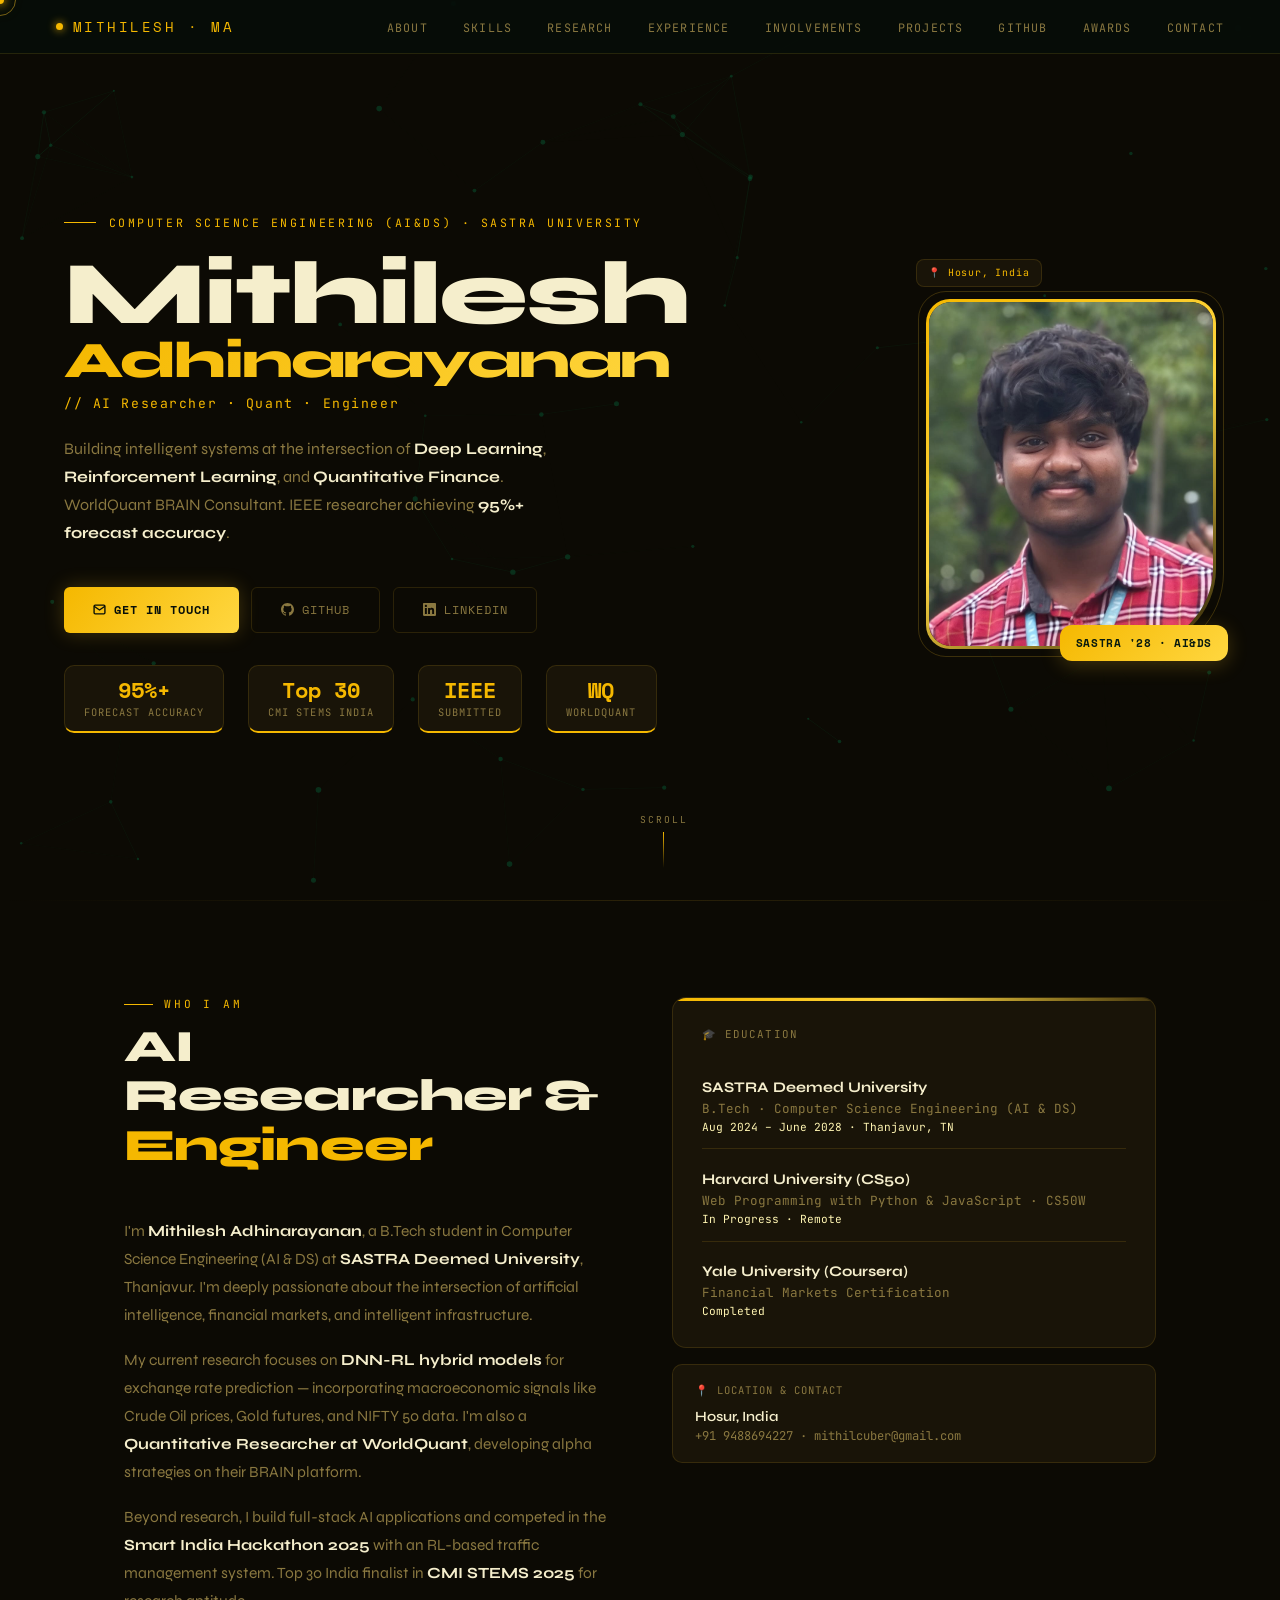
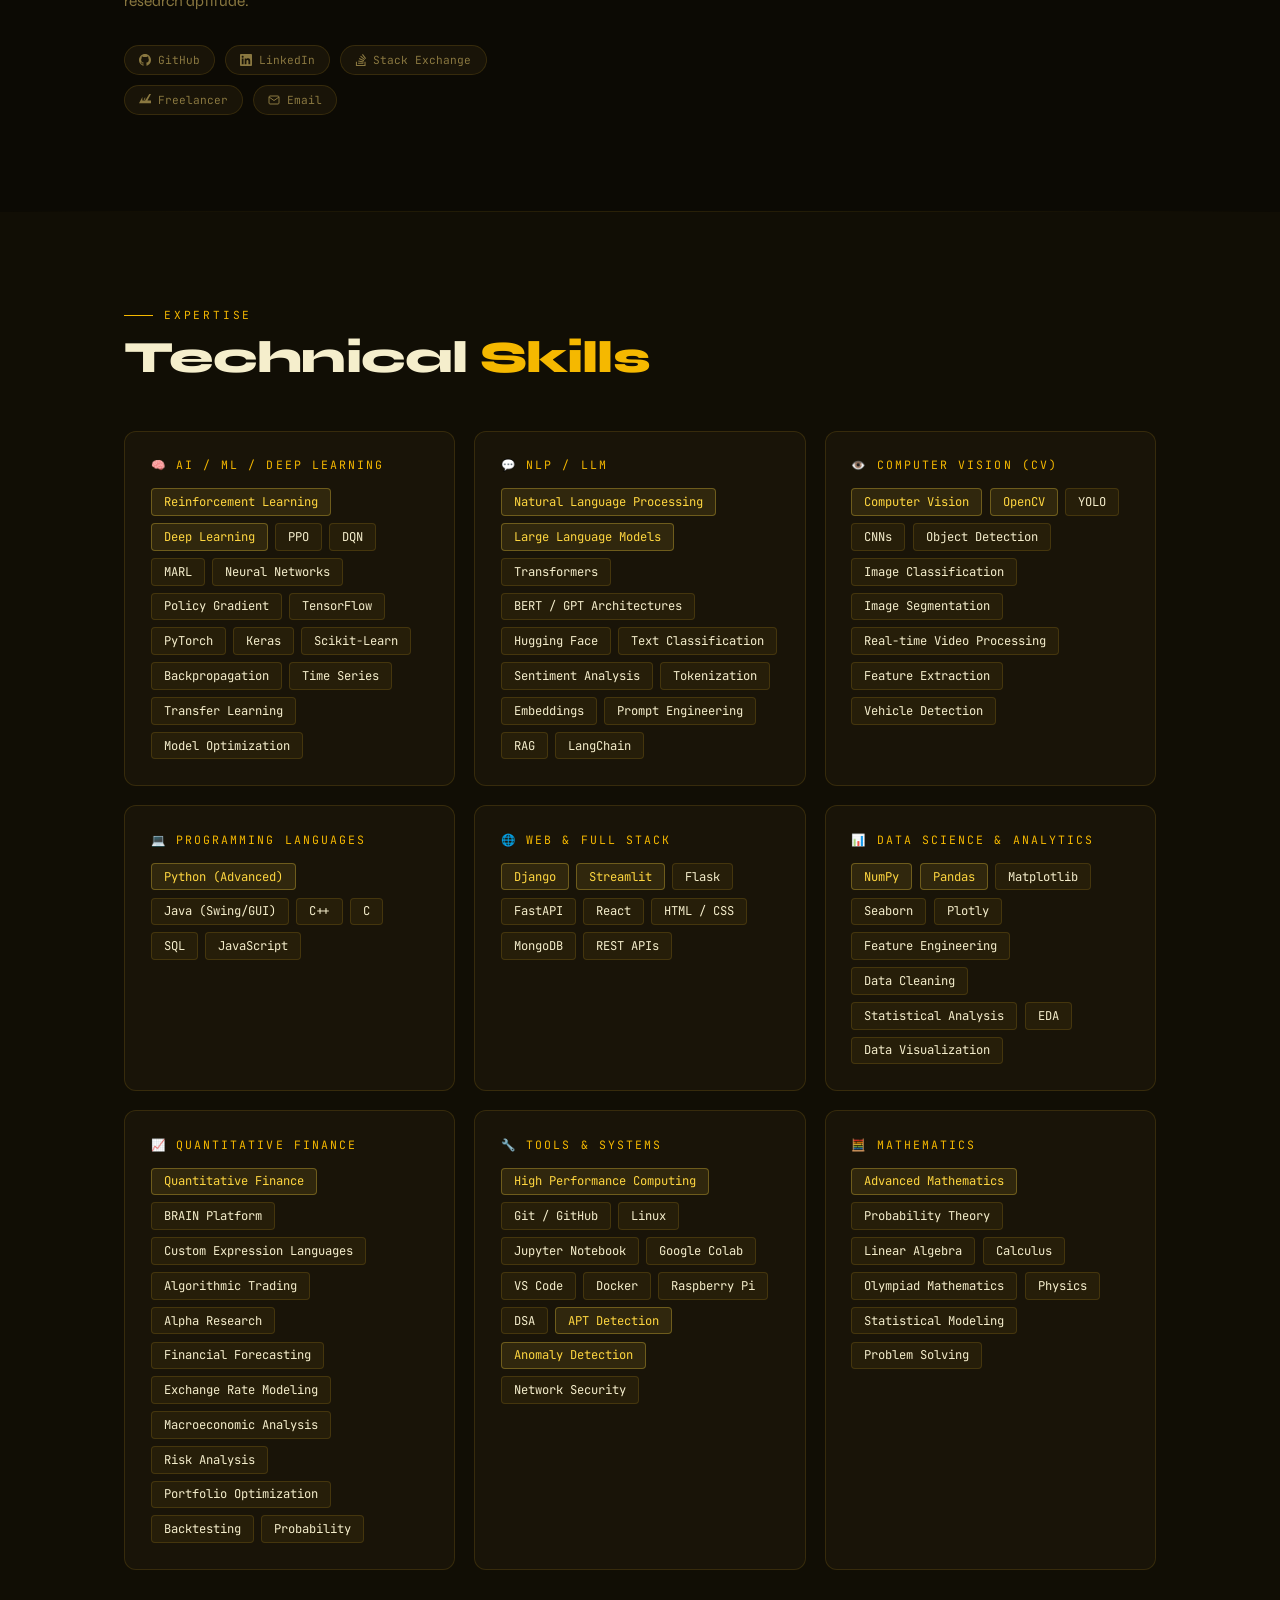
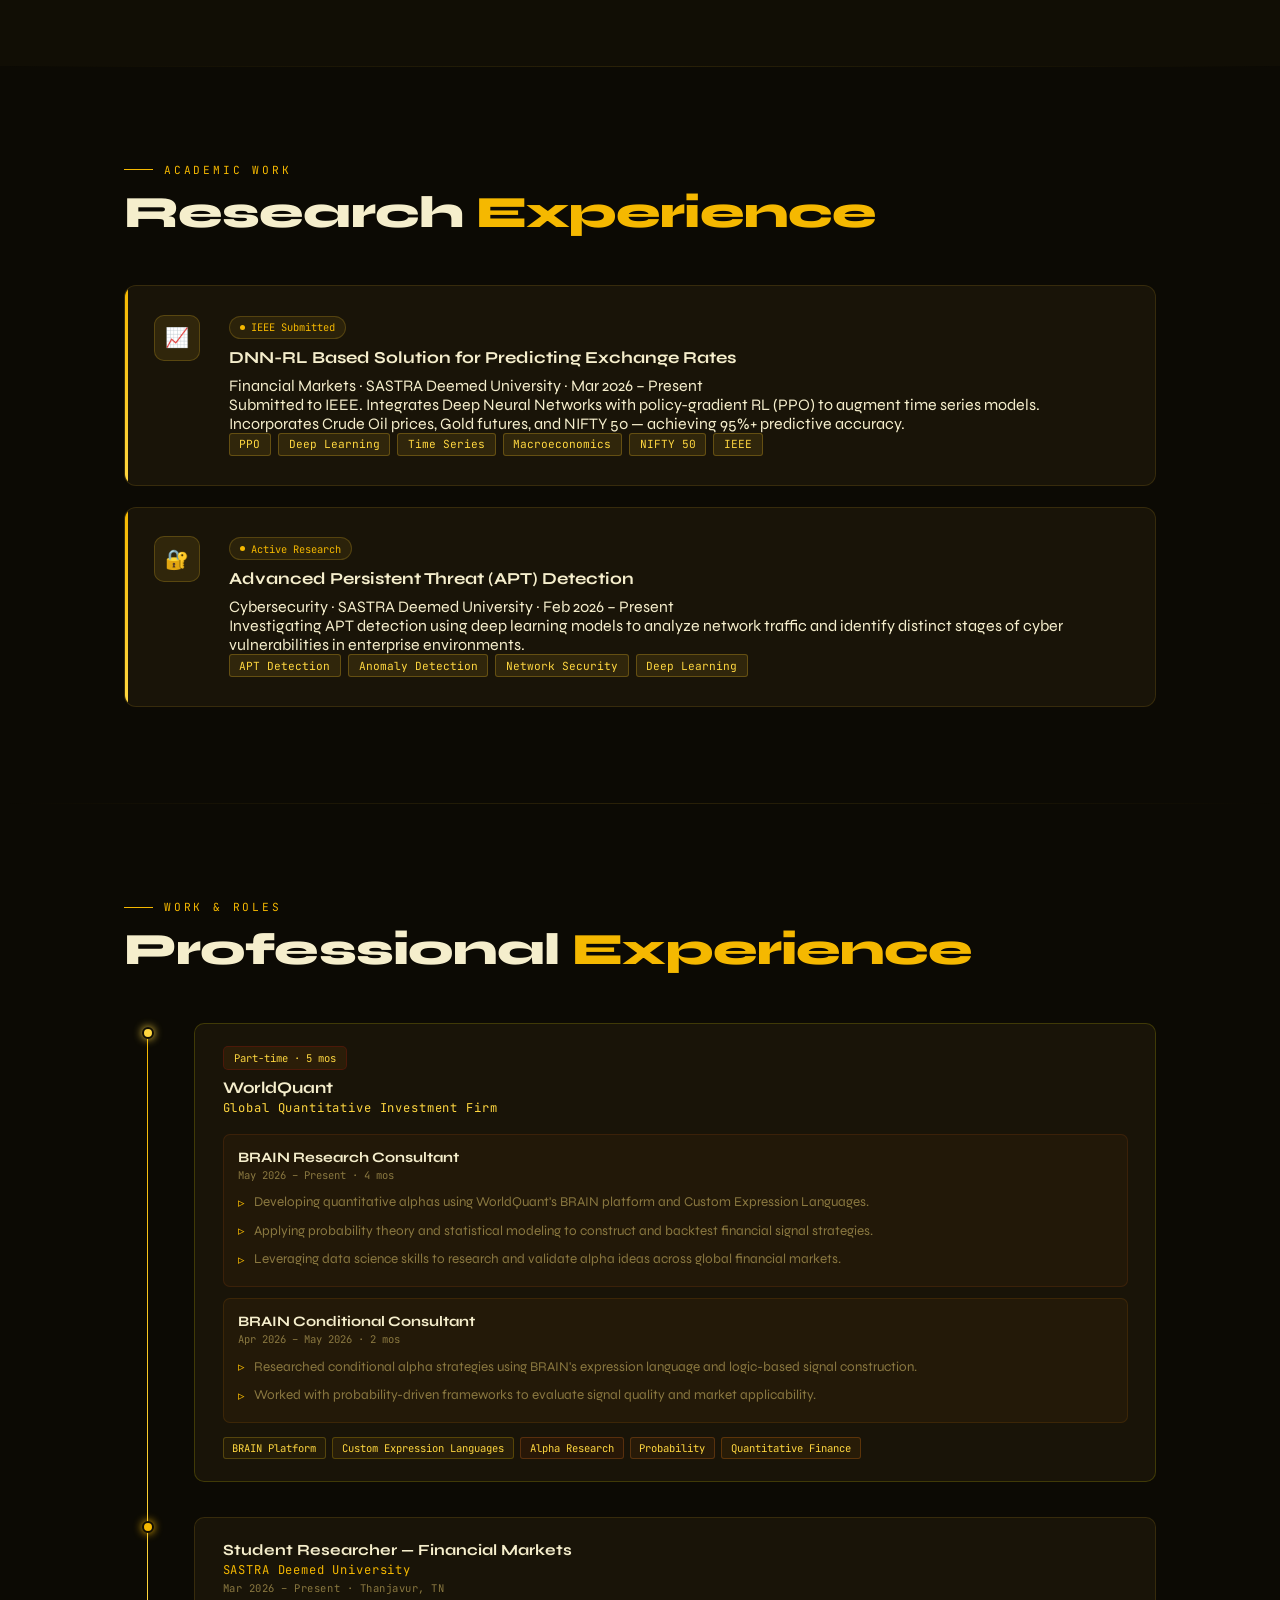
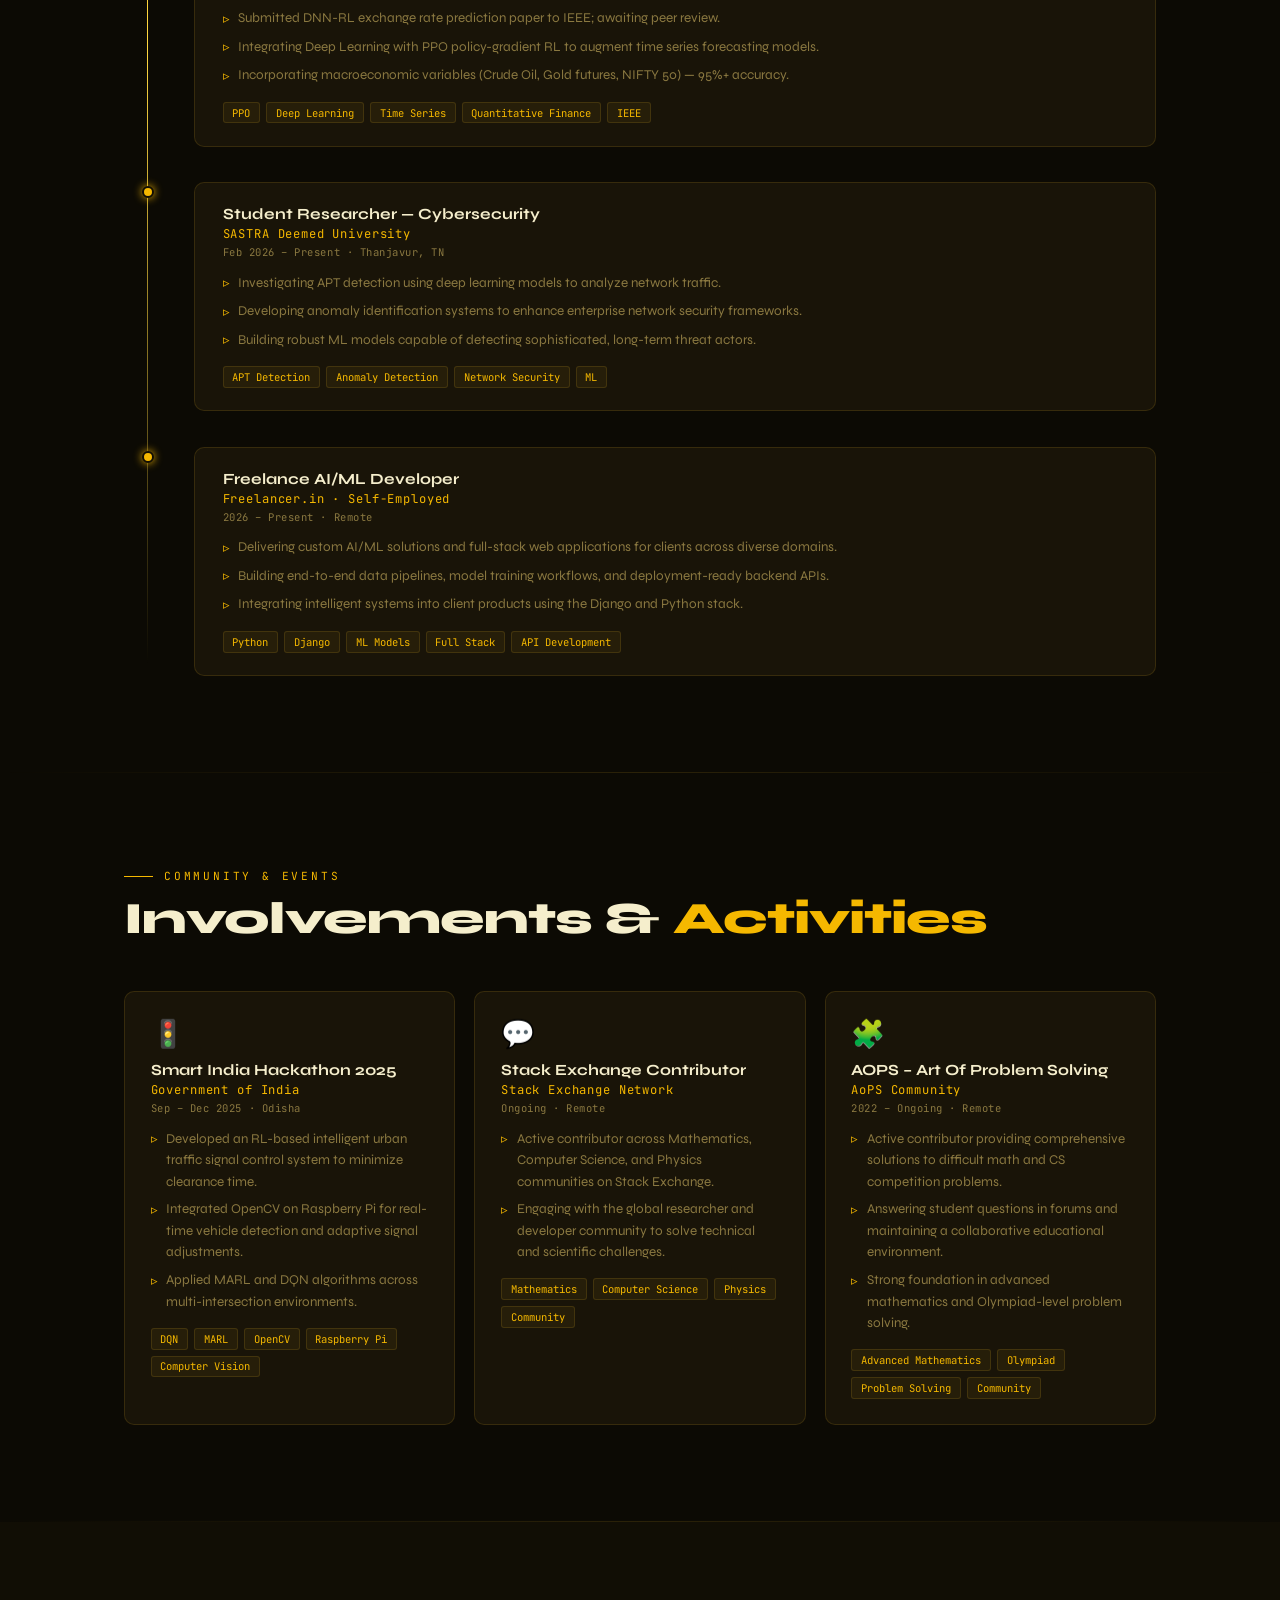
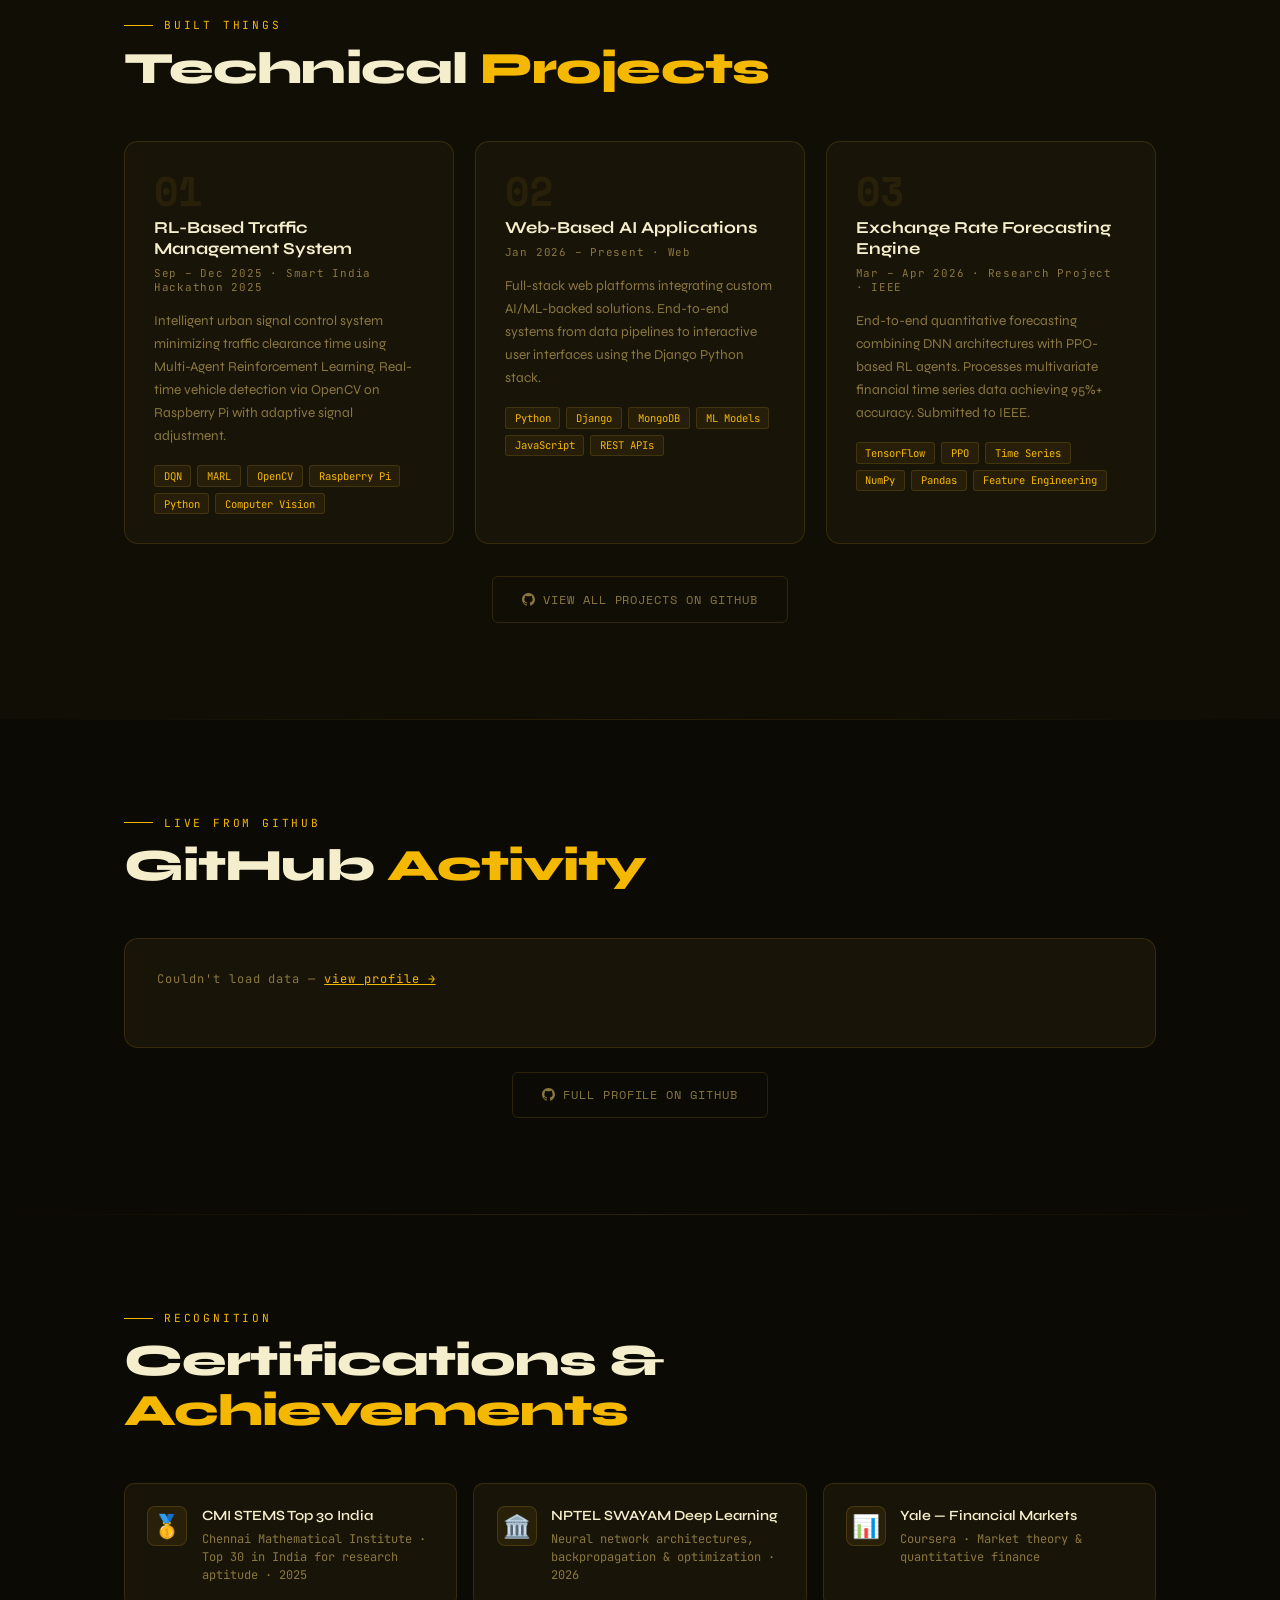
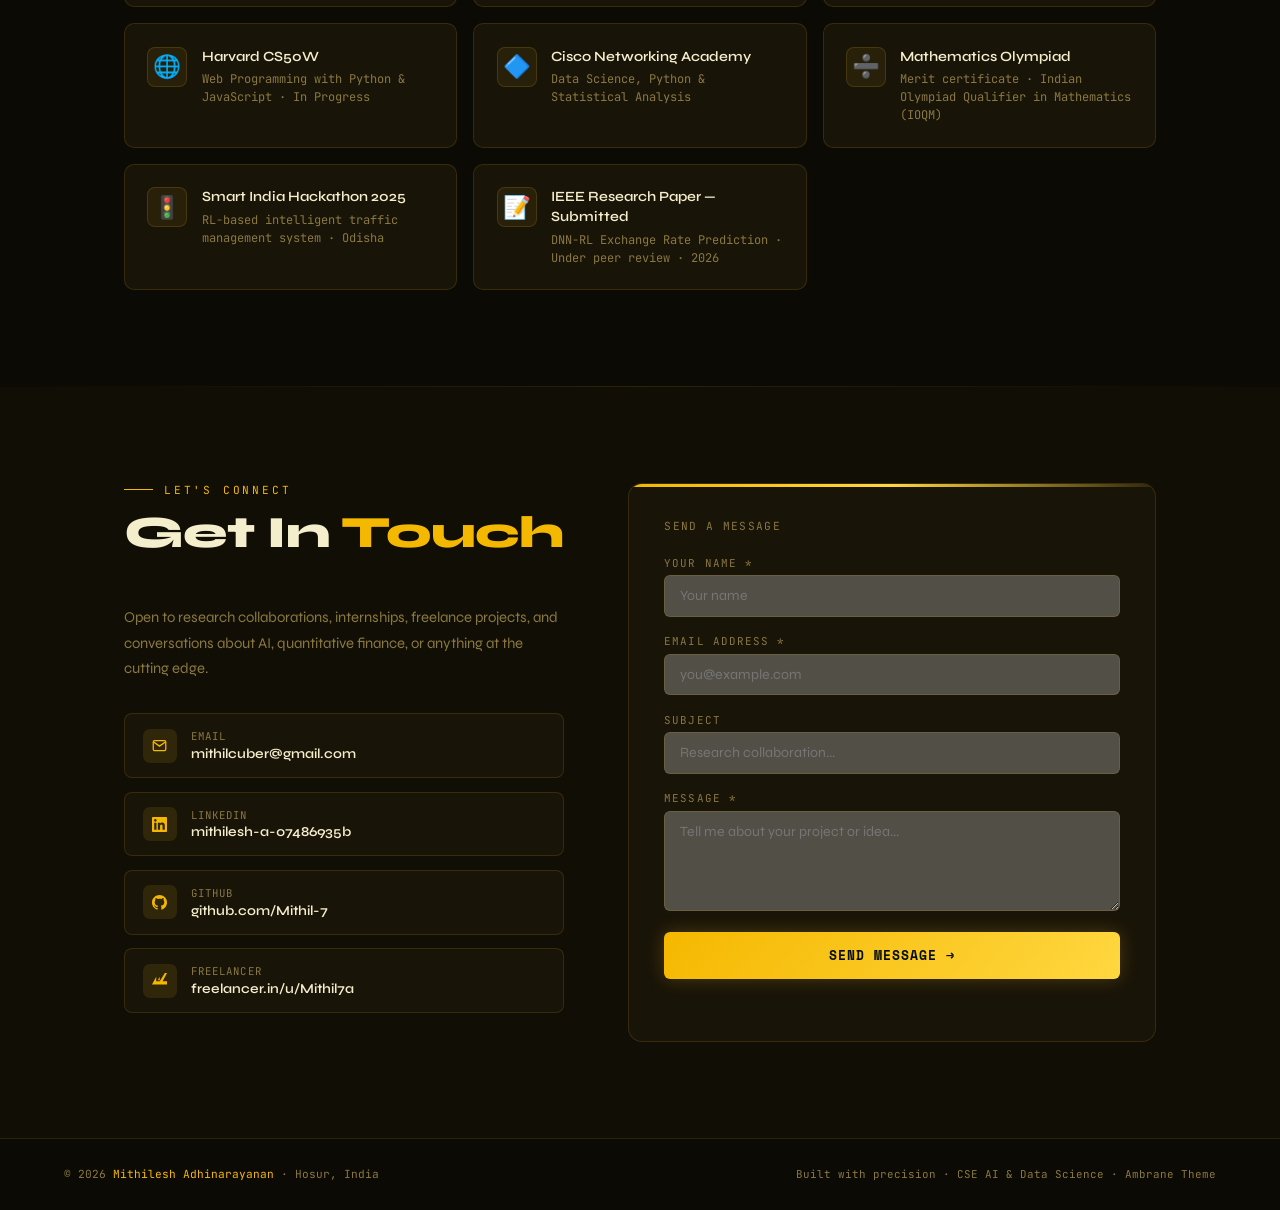
==== index.html @ b7b609c3 "Replace favicon with a new design" ====
<!DOCTYPE html>
<html lang="en">
<head>
<meta charset="UTF-8">
<meta name="viewport" content="width=device-width, initial-scale=1.0">
<link rel="icon" href="data:image/svg+xml,<svg xmlns='http://www.w3.org/2000/svg' viewBox='0 0 32 32'><rect width='32' height='32' rx='8' fill='%23FF5A00'/><text x='50%25' y='54%25' font-size='18' text-anchor='middle' dominant-baseline='middle' font-family='monospace' fill='%23081a0f'>M</text></svg>">
<title>Mithilesh Adhinarayanan</title>
<link rel="preconnect" href="https://fonts.googleapis.com">
<link rel="preconnect" href="https://fonts.gstatic.com" crossorigin>
<link href="https://fonts.googleapis.com/css2?family=Space+Mono:ital,wght@0,400;0,700;1,400&family=Syne:wght@400;500;600;700;800&family=JetBrains+Mono:wght@300;400;500&display=swap" rel="stylesheet">
<style>

:root {
  --bg:     #0c0a04;
  --bg2:    #110e05;
  --panel:  #191408;
  --border: rgba(255,200,40,0.13);
  --accent: #f5b800;
  --accent2:#ffd740;
  --accent3:#fff5b2;
  --warm:   #fff5b2;
  --text:   #f5eecc;
  --muted:  #8a7840;
  --glow:   rgba(255,200,40,0.22);
  --glow2:  rgba(255,215,64,0.18);
}
*{margin:0;padding:0;box-sizing:border-box;}
html{scroll-behavior:smooth;}
body{background:var(--bg);color:var(--text);font-family:'Syne',sans-serif;overflow-x:hidden;cursor:none;}

.cursor-dot{position:fixed;top:0;left:0;z-index:9999;width:8px;height:8px;border-radius:50%;background:var(--accent);pointer-events:none;transform:translate(-50%,-50%);box-shadow:0 0 10px var(--accent),0 0 20px rgba(255,200,40,0.4);}
.cursor-ring{position:fixed;top:0;left:0;z-index:9998;width:32px;height:32px;border-radius:50%;border:1.5px solid rgba(255,200,40,0.45);pointer-events:none;transform:translate(-50%,-50%);transition:width 0.18s,height 0.18s,border-color 0.18s;}
body:has(a:hover) .cursor-ring,body:has(button:hover) .cursor-ring{width:46px;height:46px;border-color:var(--accent2);}

#neural-canvas{position:fixed;top:0;left:0;width:100%;height:100%;z-index:0;opacity:0.35;}

/* NAV */
nav{position:fixed;top:0;left:0;right:0;z-index:100;display:flex;align-items:center;justify-content:space-between;padding:1rem 3.5rem;background:rgba(6,14,9,0.82);backdrop-filter:blur(18px);border-bottom:1px solid var(--border);}
.nav-logo{font-family:'Space Mono',monospace;font-size:0.88rem;color:var(--accent);letter-spacing:0.18em;text-decoration:none;display:flex;align-items:center;gap:0.6rem;}
.nav-logo-dot{width:7px;height:7px;border-radius:50%;background:var(--accent);box-shadow:0 0 8px var(--accent);animation:logoPulse 2.5s ease-in-out infinite;}
@keyframes logoPulse{0%,100%{opacity:1;transform:scale(1);}50%{opacity:0.5;transform:scale(0.7);}}
.nav-links{display:flex;gap:2.2rem;list-style:none;}
.nav-links a{font-size:0.73rem;letter-spacing:0.1em;text-transform:uppercase;color:var(--muted);text-decoration:none;transition:color 0.2s;font-family:'JetBrains Mono',monospace;}
.nav-links a:hover{color:var(--accent);}

section{position:relative;z-index:1;}

/* HERO */
#hero{min-height:100vh;display:grid;grid-template-columns:1fr auto;align-items:center;padding:7rem 4rem 4rem;gap:4rem;position:relative;}
.hero-left{max-width:640px;}
.hero-tag{font-family:'JetBrains Mono',monospace;font-size:0.72rem;letter-spacing:0.22em;color:var(--accent);text-transform:uppercase;margin-bottom:1.4rem;display:flex;align-items:center;gap:0.8rem;opacity:0;animation:fadeUp 0.8s 0.2s forwards;}
.hero-tag::before{content:'';width:2rem;height:1px;background:var(--accent);display:block;}
.hero-name{font-size:clamp(3rem,7vw,6.2rem);font-weight:800;line-height:0.95;letter-spacing:-0.02em;margin-bottom:0.6rem;opacity:0;animation:fadeUp 0.8s 0.4s forwards;}
.hero-name .line1{display:block;color:var(--text);}
.hero-name .line2{display:block;background:linear-gradient(130deg,var(--accent),var(--accent2));-webkit-background-clip:text;-webkit-text-fill-color:transparent;background-clip:text;font-size:clamp(2rem,4vw,4rem);}
.hero-role{font-family:'JetBrains Mono',monospace;font-size:0.82rem;color:var(--accent);letter-spacing:0.12em;margin-bottom:1.4rem;opacity:0;animation:fadeUp 0.8s 0.55s forwards;}
.hero-subtitle{font-size:1rem;color:var(--muted);line-height:1.75;max-width:500px;margin-bottom:2.5rem;opacity:0;animation:fadeUp 0.8s 0.65s forwards;}
.hero-subtitle strong{color:var(--text);}
.hero-btns{display:flex;gap:0.8rem;flex-wrap:wrap;opacity:0;animation:fadeUp 0.8s 0.8s forwards;}

/* PHOTO FRAME */
.hero-photo-wrap{opacity:0;animation:fadeLeft 0.9s 0.9s forwards;position:relative;flex-shrink:0;}
.hero-photo-ring{width:290px;height:350px;border-radius:24px 24px 80px 24px;background:linear-gradient(145deg,var(--accent),var(--accent2),rgba(255,200,40,0.1));padding:3px;position:relative;}
.hero-photo-ring::before{content:'';position:absolute;inset:-8px;border-radius:28px 28px 84px 28px;border:1px solid rgba(255,200,40,0.2);animation:ringRotate 8s linear infinite;}
@keyframes ringRotate{0%{transform:rotate(0deg);}100%{transform:rotate(360deg);}}
.hero-photo-inner{width:100%;height:100%;border-radius:22px 22px 78px 22px;background:var(--panel);overflow:hidden;display:flex;align-items:center;justify-content:center;position:relative;}
.hero-photo-inner img{width:100%;height:100%;object-fit:cover;object-position:top center;filter:contrast(1.05) saturate(0.9);}
.hero-photo-placeholder{display:flex;flex-direction:column;align-items:center;justify-content:center;gap:0.8rem;color:var(--muted);}
.hero-photo-placeholder svg{width:64px;height:64px;opacity:0.4;}
.hero-photo-placeholder span{font-family:'JetBrains Mono',monospace;font-size:0.65rem;letter-spacing:0.1em;color:var(--muted);text-align:center;line-height:1.5;}
.hero-photo-badge{position:absolute;bottom:-12px;right:-12px;background:linear-gradient(135deg,var(--accent),var(--accent2));border-radius:12px;padding:0.6rem 1rem;font-family:'Space Mono',monospace;font-size:0.7rem;font-weight:700;color:#081a0f;letter-spacing:0.05em;box-shadow:0 4px 20px var(--glow);}
.hero-corner-tag{position:absolute;top:-40px;left:-10px;background:var(--panel);border:1px solid var(--border);border-radius:8px;padding:0.4rem 0.7rem;font-family:'JetBrains Mono',monospace;font-size:0.62rem;color:var(--accent);letter-spacing:0.08em;}

.hero-stats-row{display:flex;gap:1.5rem;margin-top:2rem;opacity:0;animation:fadeUp 0.8s 1.1s forwards;}
.mini-stat{text-align:center;padding:0.8rem 1.2rem;background:var(--panel);border:1px solid var(--border);border-radius:10px;border-bottom:2px solid var(--accent);}
.mini-stat-num{font-family:'Space Mono',monospace;font-size:1.4rem;font-weight:700;color:var(--accent);line-height:1;}
.mini-stat-lbl{font-size:0.65rem;color:var(--muted);text-transform:uppercase;letter-spacing:0.1em;margin-top:0.2rem;font-family:'JetBrains Mono',monospace;}

.scroll-indicator{position:absolute;bottom:2rem;left:50%;transform:translateX(-50%);display:flex;flex-direction:column;align-items:center;gap:0.4rem;opacity:0;animation:fadeUp 1s 1.5s forwards;}
.scroll-indicator span{font-family:'JetBrains Mono',monospace;font-size:0.6rem;letter-spacing:0.2em;color:var(--muted);text-transform:uppercase;}
.scroll-line{width:1px;height:36px;background:linear-gradient(to bottom,var(--accent),transparent);animation:sp 2s infinite;}

/* BUTTONS */
.btn-primary{display:inline-flex;align-items:center;gap:0.5rem;padding:0.8rem 1.8rem;background:linear-gradient(130deg,var(--accent),var(--accent2));color:#060e09;font-family:'Space Mono',monospace;font-size:0.78rem;font-weight:700;letter-spacing:0.08em;text-transform:uppercase;text-decoration:none;border-radius:6px;transition:transform 0.2s,box-shadow 0.2s;box-shadow:0 0 20px var(--glow);}
.btn-primary:hover{transform:translateY(-2px);box-shadow:0 0 36px var(--glow);}
.btn-ghost{display:inline-flex;align-items:center;gap:0.5rem;padding:0.8rem 1.8rem;border:1px solid var(--border);color:var(--muted);font-family:'Space Mono',monospace;font-size:0.78rem;letter-spacing:0.08em;text-transform:uppercase;text-decoration:none;border-radius:6px;transition:border-color 0.2s,color 0.2s,background 0.2s;background:transparent;cursor:pointer;}
.btn-ghost:hover{border-color:var(--accent);color:var(--accent);background:rgba(0,200,120,0.05);}

/* SECTIONS */
.section-wrap{padding:6rem 4rem;max-width:1160px;margin:0 auto;}
.section-tag{font-family:'JetBrains Mono',monospace;font-size:0.7rem;letter-spacing:0.25em;color:var(--accent);text-transform:uppercase;margin-bottom:0.7rem;display:flex;align-items:center;gap:0.7rem;}
.section-tag::before{content:'';width:1.8rem;height:1px;background:var(--accent);}
.section-title{font-size:clamp(1.8rem,3.5vw,2.8rem);font-weight:800;letter-spacing:-0.02em;line-height:1.1;margin-bottom:3rem;color:var(--text);}
.section-title .accent{color:var(--accent);}
.section-divider{width:100%;height:1px;background:linear-gradient(90deg,transparent,var(--border),transparent);position:relative;z-index:1;}

/* ABOUT */
#about .inner{display:grid;grid-template-columns:1fr 1fr;gap:4rem;align-items:start;}
.about-text p{color:var(--muted);line-height:1.8;margin-bottom:1.1rem;font-size:0.97rem;}
.about-text p strong{color:var(--text);}
.about-links{display:flex;flex-wrap:wrap;gap:0.6rem;margin-top:1.8rem;}
.link-chip{display:inline-flex;align-items:center;gap:0.4rem;padding:0.45rem 0.9rem;background:var(--panel);border:1px solid var(--border);border-radius:100px;font-family:'JetBrains Mono',monospace;font-size:0.7rem;color:var(--muted);text-decoration:none;transition:border-color 0.2s,color 0.2s;}
.link-chip:hover{border-color:var(--accent);color:var(--accent);}
.link-chip svg{width:12px;height:12px;flex-shrink:0;}
.about-card{background:var(--panel);border:1px solid var(--border);border-radius:14px;padding:1.8rem;position:relative;overflow:hidden;}
.about-card::before{content:'';position:absolute;top:0;left:0;right:0;height:3px;background:linear-gradient(90deg,var(--accent),var(--accent2),rgba(255,200,40,0.2));}
.about-card-header{font-family:'JetBrains Mono',monospace;font-size:0.68rem;color:var(--muted);letter-spacing:0.1em;margin-bottom:1.4rem;text-transform:uppercase;}
.edu-item{padding:0.9rem 0;border-bottom:1px solid var(--border);}
.edu-item:last-child{border-bottom:none;padding-bottom:0;}
.edu-school{font-size:0.92rem;font-weight:700;color:var(--text);margin-bottom:0.25rem;}
.edu-degree{font-size:0.79rem;color:var(--muted);margin-bottom:0.2rem;font-family:'JetBrains Mono',monospace;}
.edu-year{font-size:0.7rem;color:var(--accent3);font-family:'JetBrains Mono',monospace;}

/* SKILLS */
#skills{background:var(--bg2);}
.skills-grid{display:grid;grid-template-columns:repeat(auto-fit,minmax(270px,1fr));gap:1.2rem;}
.skill-category{background:var(--panel);border:1px solid var(--border);border-radius:12px;padding:1.6rem;transition:border-color 0.2s,transform 0.2s;position:relative;overflow:hidden;}
.skill-category::after{content:'';position:absolute;bottom:0;left:0;width:100%;height:2px;background:linear-gradient(90deg,var(--accent),transparent);transform:scaleX(0);transform-origin:left;transition:transform 0.3s;}
.skill-category:hover{border-color:rgba(255,200,40,0.3);transform:translateY(-3px);}
.skill-category:hover::after{transform:scaleX(1);}
.skill-cat-title{font-size:0.72rem;font-family:'JetBrains Mono',monospace;letter-spacing:0.18em;color:var(--accent);text-transform:uppercase;margin-bottom:1rem;display:flex;align-items:center;gap:0.5rem;}
.skill-tags{display:flex;flex-wrap:wrap;gap:0.45rem;}
.skill-tag{padding:0.3rem 0.75rem;background:rgba(255,200,40,0.06);border:1px solid rgba(255,200,40,0.14);border-radius:4px;font-size:0.76rem;color:var(--text);font-family:'JetBrains Mono',monospace;transition:background 0.2s,border-color 0.2s,color 0.2s;}
.skill-tag:hover{background:rgba(255,200,40,0.12);border-color:var(--accent);color:var(--accent);}
.skill-tag.highlight{background:rgba(255,215,64,0.1);border-color:rgba(255,215,64,0.3);color:var(--accent2);}

/* RESEARCH */
.research-grid{display:flex;flex-direction:column;gap:1.3rem;}
.research-card{background:var(--panel);border:1px solid var(--border);border-radius:12px;padding:1.8rem;display:grid;grid-template-columns:auto 1fr;gap:0 1.8rem;align-items:start;transition:border-color 0.2s,transform 0.2s;position:relative;overflow:hidden;}
.research-card::before{content:'';position:absolute;left:0;top:0;bottom:0;width:3px;background:linear-gradient(to bottom,var(--accent),var(--accent2));border-radius:3px 0 0 3px;}
.research-card:hover{border-color:rgba(255,200,40,0.3);transform:translateX(4px);}
.research-icon{width:46px;height:46px;border-radius:10px;background:rgba(255,200,40,0.1);border:1px solid rgba(255,200,40,0.2);display:flex;align-items:center;justify-content:center;font-size:1.2rem;flex-shrink:0;}
.research-title{font-size:1.05rem;font-weight:700;margin-bottom:0.5rem;}
.research-tags{display:flex;flex-wrap:wrap;gap:0.45rem;}
.r-tag{padding:0.22rem 0.6rem;background:rgba(255,200,40,0.1);border:1px solid rgba(255,200,40,0.25);border-radius:3px;font-size:0.7rem;color:var(--accent2);font-family:'JetBrains Mono',monospace;}
.status-badge{display:inline-flex;align-items:center;gap:0.35rem;padding:0.22rem 0.65rem;background:rgba(255,200,40,0.08);border:1px solid rgba(255,200,40,0.2);border-radius:100px;font-size:0.65rem;color:var(--accent);font-family:'JetBrains Mono',monospace;margin-bottom:0.5rem;}
.status-dot{width:5px;height:5px;border-radius:50%;background:var(--accent);animation:pulse 2s infinite;}
@keyframes pulse{0%,100%{opacity:1;transform:scale(1);}50%{opacity:0.4;transform:scale(0.7);}}

/* EXPERIENCE */
.experience-timeline{display:flex;flex-direction:column;gap:0;position:relative;}
.experience-timeline::before{content:'';position:absolute;left:23px;top:12px;bottom:12px;width:1px;background:linear-gradient(to bottom,var(--accent),var(--accent2),transparent);}
.exp-card{display:grid;grid-template-columns:48px 1fr;gap:0 1.4rem;padding-bottom:2.2rem;position:relative;}
.exp-card:last-child{padding-bottom:0;}
.exp-dot-wrap{display:flex;flex-direction:column;align-items:center;padding-top:4px;position:relative;z-index:1;}
.exp-dot{width:12px;height:12px;border-radius:50%;background:var(--accent);border:2px solid var(--bg2);box-shadow:0 0 8px var(--accent);flex-shrink:0;}
.exp-body{background:var(--panel);border:1px solid var(--border);border-radius:10px;padding:1.4rem 1.7rem;transition:border-color 0.2s,transform 0.2s;}
.exp-body:hover{border-color:rgba(255,200,40,0.3);transform:translateX(4px);}
.exp-role{font-size:0.97rem;font-weight:700;color:var(--text);margin-bottom:0.18rem;}
.exp-company{font-family:'JetBrains Mono',monospace;font-size:0.76rem;color:var(--accent);letter-spacing:0.07em;margin-bottom:0.18rem;}
.exp-period{font-family:'JetBrains Mono',monospace;font-size:0.66rem;color:var(--muted);letter-spacing:0.05em;margin-bottom:0.85rem;}
.exp-bullets{list-style:none;display:flex;flex-direction:column;gap:0.4rem;}
.exp-bullets li{font-size:0.84rem;color:var(--muted);line-height:1.6;display:flex;align-items:flex-start;gap:0.55rem;}
.exp-bullets li::before{content:'▹';color:var(--accent);flex-shrink:0;margin-top:0.04rem;}
.exp-tags{display:flex;flex-wrap:wrap;gap:0.38rem;margin-top:0.9rem;}
.exp-tag{padding:0.18rem 0.55rem;background:rgba(255,200,40,0.06);border:1px solid rgba(255,200,40,0.13);border-radius:3px;font-size:0.66rem;color:var(--accent);font-family:'JetBrains Mono',monospace;}

#projects{background:var(--bg2);}
.projects-grid{display:grid;grid-template-columns:repeat(auto-fit,minmax(320px,1fr));gap:1.3rem;}
.project-card{background:var(--panel);border:1px solid var(--border);border-radius:14px;padding:1.8rem;transition:border-color 0.2s,transform 0.2s,box-shadow 0.2s;position:relative;overflow:hidden;}
.project-card:hover{border-color:rgba(255,200,40,0.3);transform:translateY(-4px);box-shadow:0 20px 50px rgba(0,0,0,0.4),0 0 30px var(--glow);}
.project-number{font-family:'Space Mono',monospace;font-size:2.5rem;font-weight:700;color:rgba(255,200,40,0.07);line-height:1;margin-bottom:0.4rem;}
.project-title{font-size:1.05rem;font-weight:700;color:var(--text);margin-bottom:0.45rem;}
.project-period{font-family:'JetBrains Mono',monospace;font-size:0.68rem;color:var(--muted);letter-spacing:0.07em;margin-bottom:0.9rem;}
.project-desc{font-size:0.85rem;color:var(--muted);line-height:1.7;margin-bottom:1.1rem;}
.project-stack{display:flex;flex-wrap:wrap;gap:0.38rem;}
.stack-tag{padding:0.18rem 0.55rem;background:rgba(255,200,40,0.06);border:1px solid rgba(255,200,40,0.13);border-radius:3px;font-size:0.66rem;color:var(--accent);font-family:'JetBrains Mono',monospace;}
/* GITHUB */
#github{background:var(--bg);}
.github-grid{background:var(--panel);border:1px solid var(--border);border-radius:14px;padding:2rem;overflow:hidden;}
.github-contrib-count{margin-bottom:1.2rem;display:flex;align-items:baseline;gap:0.8rem;flex-wrap:wrap;}
.count-num{font-family:'Space Mono',monospace;font-size:2rem;font-weight:700;color:var(--accent);}
.count-label{font-family:'JetBrains Mono',monospace;font-size:0.75rem;color:var(--muted);letter-spacing:0.08em;}
.github-contrib-wrap{overflow-x:auto;padding-bottom:0.5rem;}
.gh-calendar{display:flex;gap:3px;min-width:max-content;}
.gh-week{display:flex;flex-direction:column;gap:3px;}
.gh-day{width:12px;height:12px;border-radius:2px;background:rgba(255,255,255,0.04);}

/* ACHIEVEMENTS */
.achievements-grid{display:grid;grid-template-columns:repeat(auto-fit,minmax(250px,1fr));gap:1rem;}
.achievement-card{background:var(--panel);border:1px solid var(--border);border-radius:10px;padding:1.4rem;display:flex;align-items:flex-start;gap:0.9rem;transition:border-color 0.2s,transform 0.2s;}
.achievement-card:hover{border-color:rgba(255,200,40,0.3);transform:translateY(-2px);}
.achievement-icon{font-size:1.4rem;flex-shrink:0;width:40px;height:40px;display:flex;align-items:center;justify-content:center;background:rgba(255,200,40,0.07);border-radius:8px;border:1px solid rgba(255,200,40,0.14);}
.achievement-title{font-size:0.88rem;font-weight:600;color:var(--text);margin-bottom:0.25rem;line-height:1.4;}
.achievement-desc{font-size:0.75rem;color:var(--muted);line-height:1.5;font-family:'JetBrains Mono',monospace;}

/* CONTACT */
#contact{background:var(--bg2);}
.contact-inner{display:grid;grid-template-columns:1fr 1.2fr;gap:4rem;align-items:start;}
.contact-left p{color:var(--muted);line-height:1.7;margin-bottom:2rem;font-size:0.93rem;}
.contact-links{display:flex;flex-direction:column;gap:0.85rem;}
.contact-link{display:flex;align-items:center;gap:0.9rem;padding:0.9rem 1.1rem;background:var(--panel);border:1px solid var(--border);border-radius:8px;text-decoration:none;transition:border-color 0.2s,transform 0.2s;color:var(--text);}
.contact-link:hover{border-color:var(--accent);transform:translateX(4px);}
.contact-link-icon{width:34px;height:34px;border-radius:7px;background:rgba(255,200,40,0.1);display:flex;align-items:center;justify-content:center;flex-shrink:0;color:var(--accent);}
.contact-link-icon svg{width:15px;height:15px;}
.contact-link-label{font-size:0.67rem;font-family:'JetBrains Mono',monospace;color:var(--muted);text-transform:uppercase;letter-spacing:0.1em;margin-bottom:0.12rem;}
.contact-link-value{font-size:0.85rem;color:var(--text);font-weight:600;}
.contact-right{background:var(--panel);border:1px solid var(--border);border-radius:14px;padding:2.2rem;position:relative;overflow:hidden;}
.contact-right::before{content:'';position:absolute;top:0;left:0;right:0;height:3px;background:linear-gradient(90deg,var(--accent),var(--accent2),rgba(255,200,40,0.1));}
.form-title{font-family:'JetBrains Mono',monospace;font-size:0.7rem;color:var(--muted);letter-spacing:0.12em;text-transform:uppercase;margin-bottom:1.4rem;}
.form-group{margin-bottom:1.1rem;}
.form-group label{display:block;font-family:'JetBrains Mono',monospace;font-size:0.68rem;color:var(--muted);text-transform:uppercase;letter-spacing:0.1em;margin-bottom:0.35rem;}
.form-group input,.form-group textarea{width:100%;background:rgba(255,255,255,0.25);border:1px solid var(--border);border-radius:6px;padding:0.7rem 0.95rem;color:var(--text);font-family:'Syne',sans-serif;font-size:0.88rem;transition:border-color 0.2s,box-shadow 0.2s;outline:none;resize:vertical;}
.form-group input:focus,.form-group textarea:focus{border-color:var(--accent);box-shadow:0 0 0 3px rgba(255,200,40,0.08);}
.form-group textarea{min-height:100px;}
.form-submit{width:100%;padding:0.85rem;background:linear-gradient(130deg,var(--accent),var(--accent2));border:none;border-radius:6px;color:#060e09;font-family:'Space Mono',monospace;font-size:0.8rem;font-weight:700;letter-spacing:0.08em;text-transform:uppercase;cursor:pointer;transition:opacity 0.2s,transform 0.2s,box-shadow 0.2s;box-shadow:0 0 18px var(--glow);}
.form-submit:hover:not(:disabled){opacity:0.9;transform:translateY(-1px);box-shadow:0 0 30px var(--glow);}
.form-submit:disabled{opacity:0.6;cursor:not-allowed;}
#form-msg{margin-top:0.8rem;font-family:'JetBrains Mono',monospace;font-size:0.73rem;min-height:1.2em;text-align:center;}

/* FOOTER */
footer{border-top:1px solid var(--border);padding:1.8rem 4rem;display:flex;align-items:center;justify-content:space-between;position:relative;z-index:1;}
.footer-left{font-family:'JetBrains Mono',monospace;font-size:0.7rem;color:var(--muted);}
.footer-left span{color:var(--accent);}
.footer-right{font-family:'JetBrains Mono',monospace;font-size:0.68rem;color:var(--muted);}

@keyframes fadeUp{from{opacity:0;transform:translateY(22px);}to{opacity:1;transform:translateY(0);}}
@keyframes fadeLeft{from{opacity:0;transform:translateX(22px);}to{opacity:1;transform:translateX(0);}}
@keyframes sp{0%{opacity:1;}50%{opacity:0.3;}100%{opacity:1;}}
.reveal{opacity:0;transform:translateY(28px);transition:opacity 0.7s ease,transform 0.7s ease;}
.reveal.visible{opacity:1;transform:none;}

@media(max-width:900px){
  nav{padding:1rem 1.5rem;}
  .nav-links{display:none;}
  #hero{grid-template-columns:1fr;padding:6rem 1.5rem 3rem;}
  .hero-photo-wrap{display:flex;justify-content:center;order:-1;}
  .hero-photo-ring{width:200px;height:240px;}
  .section-wrap{padding:4rem 1.5rem;}
  #about .inner{grid-template-columns:1fr;}
  .contact-inner{grid-template-columns:1fr;}
  footer{flex-direction:column;gap:0.5rem;text-align:center;padding:1.5rem;}
}
</style>
</head>
<body>
<div class="cursor-dot" id="cursorDot"></div>
<div class="cursor-ring" id="cursorRing"></div>
<canvas id="neural-canvas"></canvas>

<nav>
  <a class="nav-logo" href="#hero">
    <span class="nav-logo-dot"></span>
    MITHILESH · MA
  </a>
  <ul class="nav-links">
    <li><a href="#about">About</a></li>
    <li><a href="#skills">Skills</a></li>
    <li><a href="#research">Research</a></li>
    <li><a href="#experience">Experience</a></li>
    <li><a href="#involvements">Involvements</a></li>
    <li><a href="#projects">Projects</a></li>
    <li><a href="#github">GitHub</a></li>
    <li><a href="#achievements">Awards</a></li>
    <li><a href="#contact">Contact</a></li>
  </ul>
</nav>

<section id="hero">
  <div class="hero-left">
    <div class="hero-tag">Computer Science Engineering (AI&amp;DS) · SASTRA University</div>
    <h1 class="hero-name">
      <span class="line1">Mithilesh</span>
      <span class="line2">Adhinarayanan</span>
    </h1>
    <div class="hero-role">// AI Researcher · Quant · Engineer</div>
    <p class="hero-subtitle">
      Building intelligent systems at the intersection of <strong>Deep Learning</strong>,
      <strong>Reinforcement Learning</strong>, and <strong>Quantitative Finance</strong>.
      WorldQuant BRAIN Consultant. IEEE researcher achieving <strong>95%+ forecast accuracy</strong>.
    </p>
    <div class="hero-btns">
      <a href="#contact" class="btn-primary">
        <svg width="13" height="13" viewBox="0 0 24 24" fill="none" stroke="currentColor" stroke-width="2.5"><path d="M4 4h16c1.1 0 2 .9 2 2v12c0 1.1-.9 2-2 2H4c-1.1 0-2-.9-2-2V6c0-1.1.9-2 2-2z"/><polyline points="22,6 12,13 2,6"/></svg>
        Get In Touch
      </a>
      <a href="https://github.com/Mithil-7" target="_blank" class="btn-ghost">
        <svg width="13" height="13" viewBox="0 0 24 24" fill="currentColor"><path d="M12 0c-6.626 0-12 5.373-12 12 0 5.302 3.438 9.8 8.207 11.387.599.111.793-.261.793-.577v-2.234c-3.338.726-4.033-1.416-4.033-1.416-.546-1.387-1.333-1.756-1.333-1.756-1.089-.745.083-.729.083-.729 1.205.084 1.839 1.237 1.839 1.237 1.07 1.834 2.807 1.304 3.492.997.107-.775.418-1.305.762-1.604-2.665-.305-5.467-1.334-5.467-5.931 0-1.311.469-2.381 1.236-3.221-.124-.303-.535-1.524.117-3.176 0 0 1.008-.322 3.301 1.23.957-.266 1.983-.399 3.003-.404 1.02.005 2.047.138 3.006.404 2.291-1.552 3.297-1.23 3.297-1.23.653 1.653.242 2.874.118 3.176.77.84 1.235 1.911 1.235 3.221 0 4.609-2.807 5.624-5.479 5.921.43.372.823 1.102.823 2.222v3.293c0 .319.192.694.801.576 4.765-1.589 8.199-6.086 8.199-11.386 0-6.627-5.373-12-12-12z"/></svg>
        GitHub
      </a>
      <a href="https://www.linkedin.com/in/mithilesh-a-07486935b/" target="_blank" class="btn-ghost">
        <svg width="13" height="13" viewBox="0 0 24 24" fill="currentColor"><path d="M20.447 20.452h-3.554v-5.569c0-1.328-.027-3.037-1.852-3.037-1.853 0-2.136 1.445-2.136 2.939v5.667H9.351V9h3.414v1.561h.046c.477-.9 1.637-1.85 3.37-1.85 3.601 0 4.267 2.37 4.267 5.455v6.286zM5.337 7.433c-1.144 0-2.063-.926-2.063-2.065 0-1.138.92-2.063 2.063-2.063 1.14 0 2.064.925 2.064 2.063 0 1.139-.925 2.065-2.064 2.065zm1.782 13.019H3.555V9h3.564v11.452zM22.225 0H1.771C.792 0 0 .774 0 1.729v20.542C0 23.227.792 24 1.771 24h20.451C23.2 24 24 23.227 24 22.271V1.729C24 .774 23.2 0 22.222 0h.003z"/></svg>
        LinkedIn
      </a>
    </div>
    <div class="hero-stats-row">
      <div class="mini-stat"><div class="mini-stat-num">95%+</div><div class="mini-stat-lbl">Forecast Accuracy</div></div>
      <div class="mini-stat"><div class="mini-stat-num">Top 30</div><div class="mini-stat-lbl">CMI STEMS India</div></div>
      <div class="mini-stat"><div class="mini-stat-num">IEEE</div><div class="mini-stat-lbl">Submitted</div></div>
      <div class="mini-stat"><div class="mini-stat-num">WQ</div><div class="mini-stat-lbl">WorldQuant</div></div>
    </div>
  </div>

  <div class="hero-photo-wrap">
    <div class="hero-corner-tag">📍 Hosur, India</div>
    <div class="hero-photo-ring">
      <div class="hero-photo-inner">

        <img src="Assets/photo.jpeg" alt="Mithilesh Adhinarayanan"
          onerror="this.style.display='none'; this.nextElementSibling.style.display='flex';">
        <div class="hero-photo-placeholder" style="display:none;">
          <svg viewBox="0 0 24 24" fill="none" stroke="currentColor" stroke-width="1.2"><circle cx="12" cy="8" r="4"/><path d="M4 20c0-4 3.6-7 8-7s8 3 8 7"/></svg>
          <span>Add your photo as<br>Assets/photo.jpeg</span>
        </div>
      </div>
    </div>
    <div class="hero-photo-badge">SASTRA '28 · AI&amp;DS</div>
  </div>

  <div class="scroll-indicator"><span>scroll</span><div class="scroll-line"></div></div>
</section>

<div class="section-divider"></div>

<section id="about">
  <div class="section-wrap">
    <div class="inner">
      <div class="about-text reveal">
        <div class="section-tag">Who I am</div>
        <h2 class="section-title">AI Researcher &amp;<br><span class="accent">Engineer</span></h2>
        <p>I'm <strong>Mithilesh Adhinarayanan</strong>, a B.Tech student in Computer Science Engineering (AI &amp; DS) at <strong>SASTRA Deemed University</strong>, Thanjavur. I'm deeply passionate about the intersection of artificial intelligence, financial markets, and intelligent infrastructure.</p>
        <p>My current research focuses on <strong>DNN-RL hybrid models</strong> for exchange rate prediction — incorporating macroeconomic signals like Crude Oil prices, Gold futures, and NIFTY 50 data. I'm also a <strong>Quantitative Researcher at WorldQuant</strong>, developing alpha strategies on their BRAIN platform.</p>
        <p>Beyond research, I build full-stack AI applications and competed in the <strong>Smart India Hackathon 2025</strong> with an RL-based traffic management system. Top 30 India finalist in <strong>CMI STEMS 2025</strong> for research aptitude.</p>
        <div class="about-links">
          <a href="https://github.com/Mithil-7" target="_blank" class="link-chip"><svg viewBox="0 0 24 24" fill="currentColor"><path d="M12 0c-6.626 0-12 5.373-12 12 0 5.302 3.438 9.8 8.207 11.387.599.111.793-.261.793-.577v-2.234c-3.338.726-4.033-1.416-4.033-1.416-.546-1.387-1.333-1.756-1.333-1.756-1.089-.745.083-.729.083-.729 1.205.084 1.839 1.237 1.839 1.237 1.07 1.834 2.807 1.304 3.492.997.107-.775.418-1.305.762-1.604-2.665-.305-5.467-1.334-5.467-5.931 0-1.311.469-2.381 1.236-3.221-.124-.303-.535-1.524.117-3.176 0 0 1.008-.322 3.301 1.23.957-.266 1.983-.399 3.003-.404 1.02.005 2.047.138 3.006.404 2.291-1.552 3.297-1.23 3.297-1.23.653 1.653.242 2.874.118 3.176.77.84 1.235 1.911 1.235 3.221 0 4.609-2.807 5.624-5.479 5.921.43.372.823 1.102.823 2.222v3.293c0 .319.192.694.801.576 4.765-1.589 8.199-6.086 8.199-11.386 0-6.627-5.373-12-12-12z"/></svg>GitHub</a>
          <a href="https://www.linkedin.com/in/mithilesh-a-07486935b/" target="_blank" class="link-chip"><svg viewBox="0 0 24 24" fill="currentColor"><path d="M20.447 20.452h-3.554v-5.569c0-1.328-.027-3.037-1.852-3.037-1.853 0-2.136 1.445-2.136 2.939v5.667H9.351V9h3.414v1.561h.046c.477-.9 1.637-1.85 3.37-1.85 3.601 0 4.267 2.37 4.267 5.455v6.286zM5.337 7.433c-1.144 0-2.063-.926-2.063-2.065 0-1.138.92-2.063 2.063-2.063 1.14 0 2.064.925 2.064 2.063 0 1.139-.925 2.065-2.064 2.065zm1.782 13.019H3.555V9h3.564v11.452zM22.225 0H1.771C.792 0 0 .774 0 1.729v20.542C0 23.227.792 24 1.771 24h20.451C23.2 24 24 23.227 24 22.271V1.729C24 .774 23.2 0 22.222 0h.003z"/></svg>LinkedIn</a>
          <a href="https://stackexchange.com/users/36784600/mithil-a" target="_blank" class="link-chip"><svg viewBox="0 0 24 24" fill="currentColor"><path d="M18.986 21.865v-6.404h2.134V24H1.844v-8.539h2.134v6.404h15.008zM6.111 19.731H16.85v-2.134H6.111v2.134zm.259-4.852l10.48 2.189.451-2.07-10.478-2.187-.453 2.068zm1.359-5.056l9.705 4.53.903-1.95-9.706-4.53-.902 1.95zm2.715-4.785l8.217 6.855 1.359-1.62-8.216-6.853-1.36 1.618zM15.751 0l-1.746 1.294 6.405 8.604 1.746-1.294L15.751 0z"/></svg>Stack Exchange</a>
          <a href="https://www.freelancer.in/u/Mithil7a" target="_blank" class="link-chip"><svg viewBox="0 0 24 24" fill="currentColor"><path d="M20.585 0H24l-7.04 13.11H24v5.28H0l6.745-12.527v7.247h5.625L20.585 0zM12.37 5.86l-3.12 5.803h3.12V5.86z"/></svg>Freelancer</a>
          <a href="mailto:mithilcuber@gmail.com" class="link-chip"><svg viewBox="0 0 24 24" fill="none" stroke="currentColor" stroke-width="2"><path d="M4 4h16c1.1 0 2 .9 2 2v12c0 1.1-.9 2-2 2H4c-1.1 0-2-.9-2-2V6c0-1.1.9-2 2-2z"/><polyline points="22,6 12,13 2,6"/></svg>Email</a>
        </div>
      </div>
      <div class="about-visual reveal">
        <div class="about-card">
          <div class="about-card-header">🎓 Education</div>
          <div class="edu-item"><div class="edu-school">SASTRA Deemed University</div><div class="edu-degree">B.Tech · Computer Science Engineering (AI &amp; DS)</div><div class="edu-year">Aug 2024 – June 2028 · Thanjavur, TN</div></div>
          <div class="edu-item" style="margin-top:0.4rem;"><div class="edu-school">Harvard University (CS50)</div><div class="edu-degree">Web Programming with Python &amp; JavaScript · CS50W</div><div class="edu-year">In Progress · Remote</div></div>
          <div class="edu-item" style="margin-top:0.4rem;"><div class="edu-school">Yale University (Coursera)</div><div class="edu-degree">Financial Markets Certification</div><div class="edu-year">Completed</div></div>
        </div>
        <div style="margin-top:1rem;padding:1.1rem 1.4rem;background:var(--panel);border:1px solid var(--border);border-radius:10px;">
          <div style="font-family:'JetBrains Mono',monospace;font-size:0.66rem;color:var(--muted);letter-spacing:0.1em;text-transform:uppercase;margin-bottom:0.7rem;">📍 Location &amp; Contact</div>
          <div style="font-size:0.88rem;color:var(--text);font-weight:600;">Hosur, India</div>
          <div style="font-size:0.76rem;color:var(--muted);margin-top:0.2rem;font-family:'JetBrains Mono',monospace;">+91 9488694227 · mithilcuber@gmail.com</div>
        </div>
      </div>
    </div>
  </div>
</section>

<div class="section-divider"></div>

<section id="skills">
  <div class="section-wrap">
    <div class="reveal"><div class="section-tag">Expertise</div><h2 class="section-title">Technical <span class="accent">Skills</span></h2></div>
    <div class="skills-grid">
      <div class="skill-category reveal"><div class="skill-cat-title">🧠 AI / ML / Deep Learning</div><div class="skill-tags"><span class="skill-tag highlight">Reinforcement Learning</span><span class="skill-tag highlight">Deep Learning</span><span class="skill-tag">PPO</span><span class="skill-tag">DQN</span><span class="skill-tag">MARL</span><span class="skill-tag">Neural Networks</span><span class="skill-tag">Policy Gradient</span><span class="skill-tag">TensorFlow</span><span class="skill-tag">PyTorch</span><span class="skill-tag">Keras</span><span class="skill-tag">Scikit-Learn</span><span class="skill-tag">Backpropagation</span><span class="skill-tag">Time Series</span><span class="skill-tag">Transfer Learning</span><span class="skill-tag">Model Optimization</span></div></div>
      <div class="skill-category reveal"><div class="skill-cat-title">💬 NLP / LLM</div><div class="skill-tags"><span class="skill-tag highlight">Natural Language Processing</span><span class="skill-tag highlight">Large Language Models</span><span class="skill-tag">Transformers</span><span class="skill-tag">BERT / GPT Architectures</span><span class="skill-tag">Hugging Face</span><span class="skill-tag">Text Classification</span><span class="skill-tag">Sentiment Analysis</span><span class="skill-tag">Tokenization</span><span class="skill-tag">Embeddings</span><span class="skill-tag">Prompt Engineering</span><span class="skill-tag">RAG</span><span class="skill-tag">LangChain</span></div></div>
      <div class="skill-category reveal"><div class="skill-cat-title">👁️ Computer Vision (CV)</div><div class="skill-tags"><span class="skill-tag highlight">Computer Vision</span><span class="skill-tag highlight">OpenCV</span><span class="skill-tag">YOLO</span><span class="skill-tag">CNNs</span><span class="skill-tag">Object Detection</span><span class="skill-tag">Image Classification</span><span class="skill-tag">Image Segmentation</span><span class="skill-tag">Real-time Video Processing</span><span class="skill-tag">Feature Extraction</span><span class="skill-tag">Vehicle Detection</span></div></div>
      <div class="skill-category reveal"><div class="skill-cat-title">💻 Programming Languages</div><div class="skill-tags"><span class="skill-tag highlight">Python (Advanced)</span><span class="skill-tag">Java (Swing/GUI)</span><span class="skill-tag">C++</span><span class="skill-tag">C</span><span class="skill-tag">SQL</span><span class="skill-tag">JavaScript</span></div></div>
      <div class="skill-category reveal"><div class="skill-cat-title">🌐 Web &amp; Full Stack</div><div class="skill-tags"><span class="skill-tag highlight">Django</span><span class="skill-tag highlight">Streamlit</span><span class="skill-tag">Flask</span><span class="skill-tag">FastAPI</span><span class="skill-tag">React</span><span class="skill-tag">HTML / CSS</span><span class="skill-tag">MongoDB</span><span class="skill-tag">REST APIs</span></div></div>
      <div class="skill-category reveal"><div class="skill-cat-title">📊 Data Science &amp; Analytics</div><div class="skill-tags"><span class="skill-tag highlight">NumPy</span><span class="skill-tag highlight">Pandas</span><span class="skill-tag">Matplotlib</span><span class="skill-tag">Seaborn</span><span class="skill-tag">Plotly</span><span class="skill-tag">Feature Engineering</span><span class="skill-tag">Data Cleaning</span><span class="skill-tag">Statistical Analysis</span><span class="skill-tag">EDA</span><span class="skill-tag">Data Visualization</span></div></div>
      <div class="skill-category reveal"><div class="skill-cat-title">📈 Quantitative Finance</div><div class="skill-tags"><span class="skill-tag highlight">Quantitative Finance</span><span class="skill-tag">BRAIN Platform</span><span class="skill-tag">Custom Expression Languages</span><span class="skill-tag">Algorithmic Trading</span><span class="skill-tag">Alpha Research</span><span class="skill-tag">Financial Forecasting</span><span class="skill-tag">Exchange Rate Modeling</span><span class="skill-tag">Macroeconomic Analysis</span><span class="skill-tag">Risk Analysis</span><span class="skill-tag">Portfolio Optimization</span><span class="skill-tag">Backtesting</span><span class="skill-tag">Probability</span></div></div>
      <div class="skill-category reveal"><div class="skill-cat-title">🔧 Tools &amp; Systems</div><div class="skill-tags"><span class="skill-tag highlight">High Performance Computing</span><span class="skill-tag">Git / GitHub</span><span class="skill-tag">Linux</span><span class="skill-tag">Jupyter Notebook</span><span class="skill-tag">Google Colab</span><span class="skill-tag">VS Code</span><span class="skill-tag">Docker</span><span class="skill-tag">Raspberry Pi</span><span class="skill-tag">DSA</span><span class="skill-tag highlight">APT Detection</span><span class="skill-tag highlight">Anomaly Detection</span><span class="skill-tag">Network Security</span></div></div>
      <div class="skill-category reveal"><div class="skill-cat-title">🧮 Mathematics</div><div class="skill-tags"><span class="skill-tag highlight">Advanced Mathematics</span><span class="skill-tag">Probability Theory</span><span class="skill-tag">Linear Algebra</span><span class="skill-tag">Calculus</span><span class="skill-tag">Olympiad Mathematics</span><span class="skill-tag">Physics</span><span class="skill-tag">Statistical Modeling</span><span class="skill-tag">Problem Solving</span></div></div>
    </div>
  </div>
</section>

<div class="section-divider"></div>

<section id="research">
  <div class="section-wrap">
    <div class="reveal"><div class="section-tag">Academic Work</div><h2 class="section-title">Research <span class="accent">Experience</span></h2></div>
    <div class="research-grid">
      <div class="research-card reveal">
        <div class="research-icon">📈</div>
        <div>
          <div class="status-badge"><div class="status-dot"></div>IEEE Submitted</div>
          <div class="research-title">DNN-RL Based Solution for Predicting Exchange Rates</div>
          <div class="research-sub">Financial Markets · SASTRA Deemed University · Mar 2026 – Present</div>
          <div class="research-desc">Submitted to IEEE. Integrates Deep Neural Networks with policy-gradient RL (PPO) to augment time series models. Incorporates Crude Oil prices, Gold futures, and NIFTY 50 — achieving 95%+ predictive accuracy.</div>
          <div class="research-tags"><span class="r-tag">PPO</span><span class="r-tag">Deep Learning</span><span class="r-tag">Time Series</span><span class="r-tag">Macroeconomics</span><span class="r-tag">NIFTY 50</span><span class="r-tag">IEEE</span></div>
        </div>
      </div>
      <div class="research-card reveal">
        <div class="research-icon">🔐</div>
        <div>
          <div class="status-badge"><div class="status-dot"></div>Active Research</div>
          <div class="research-title">Advanced Persistent Threat (APT) Detection</div>
          <div class="research-sub">Cybersecurity · SASTRA Deemed University · Feb 2026 – Present</div>
          <div class="research-desc">Investigating APT detection using deep learning models to analyze network traffic and identify distinct stages of cyber vulnerabilities in enterprise environments.</div>
          <div class="research-tags"><span class="r-tag">APT Detection</span><span class="r-tag">Anomaly Detection</span><span class="r-tag">Network Security</span><span class="r-tag">Deep Learning</span></div>
        </div>
      </div>
    </div>
  </div>
</section>

<div class="section-divider"></div>

<section id="experience">
  <div class="section-wrap">
    <div class="reveal"><div class="section-tag">Work &amp; Roles</div><h2 class="section-title">Professional <span class="accent">Experience</span></h2></div>
    <div class="experience-timeline">
      <div class="exp-card reveal">
        <div class="exp-dot-wrap"><div class="exp-dot" style="background:var(--accent2);box-shadow:0 0 8px var(--accent2);"></div></div>
        <div class="exp-body" style="border-color:rgba(221, 207, 9, 0.2);">
          <div style="display:flex;align-items:center;gap:0.6rem;margin-bottom:0.5rem;"><div style="background:rgba(201, 120, 14, 0.1);border:1px solid rgba(177, 13, 13, 0.25);border-radius:5px;padding:0.25rem 0.65rem;font-family:'JetBrains Mono',monospace;font-size:0.66rem;color:var(--accent2);">Part-time · 5 mos</div></div>
          <div class="exp-role" style="font-size:1.02rem;">WorldQuant</div>
          <div class="exp-company" style="color:var(--accent2);margin-bottom:1.1rem;">Global Quantitative Investment Firm</div>
          <div style="padding:0.9rem;background:rgba(209, 113, 23, 0.05);border:1px solid rgba(233, 103, 23, 0.12);border-radius:7px;margin-bottom:0.7rem;">
            <div style="font-size:0.9rem;font-weight:700;color:var(--text);margin-bottom:0.12rem;">BRAIN Research Consultant</div>
            <div style="font-family:'JetBrains Mono',monospace;font-size:0.66rem;color:var(--muted);margin-bottom:0.65rem;">May 2026 – Present · 4 mos</div>
            <ul class="exp-bullets"><li>Developing quantitative alphas using WorldQuant's BRAIN platform and Custom Expression Languages.</li><li>Applying probability theory and statistical modeling to construct and backtest financial signal strategies.</li><li>Leveraging data science skills to research and validate alpha ideas across global financial markets.</li></ul>
          </div>
          <div style="padding:0.9rem;background:rgba(229, 131, 34, 0.05);border:1px solid rgba(236, 132, 5, 0.12);border-radius:7px;margin-bottom:0.9rem;">
            <div style="font-size:0.9rem;font-weight:700;color:var(--text);margin-bottom:0.12rem;">BRAIN Conditional Consultant</div>
            <div style="font-family:'JetBrains Mono',monospace;font-size:0.66rem;color:var(--muted);margin-bottom:0.65rem;">Apr 2026 – May 2026 · 2 mos</div>
            <ul class="exp-bullets"><li>Researched conditional alpha strategies using BRAIN's expression language and logic-based signal construction.</li><li>Worked with probability-driven frameworks to evaluate signal quality and market applicability.</li></ul>
          </div>
          <div class="exp-tags"><span class="exp-tag" style="border-color:rgba(229, 190, 34, 0.25);color:var(--accent2);background:rgba(179, 145, 9, 0.07);">BRAIN Platform</span><span class="exp-tag" style="border-color:rgba(228, 186, 0, 0.25);color:var(--accent2);background:rgba(232, 169, 33, 0.07);">Custom Expression Languages</span><span class="exp-tag" style="border-color:rgba(229, 122, 34, 0.25);color:var(--accent2);background:rgba(240, 80, 6, 0.07);">Alpha Research</span><span class="exp-tag" style="border-color:rgba(233, 124, 35, 0.25);color:var(--accent2);background:rgba(234, 119, 19, 0.07);">Probability</span><span class="exp-tag" style="border-color:rgba(245, 123, 17, 0.25);color:var(--accent2);background:rgba(230, 135, 11, 0.07);">Quantitative Finance</span></div>
        </div>
      </div>
      <div class="exp-card reveal">
        <div class="exp-dot-wrap"><div class="exp-dot"></div></div>
        <div class="exp-body"><div class="exp-role">Student Researcher — Financial Markets</div><div class="exp-company">SASTRA Deemed University</div><div class="exp-period">Mar 2026 – Present · Thanjavur, TN</div><ul class="exp-bullets"><li>Submitted DNN-RL exchange rate prediction paper to IEEE; awaiting peer review.</li><li>Integrating Deep Learning with PPO policy-gradient RL to augment time series forecasting models.</li><li>Incorporating macroeconomic variables (Crude Oil, Gold futures, NIFTY 50) — 95%+ accuracy.</li></ul><div class="exp-tags"><span class="exp-tag">PPO</span><span class="exp-tag">Deep Learning</span><span class="exp-tag">Time Series</span><span class="exp-tag">Quantitative Finance</span><span class="exp-tag">IEEE</span></div></div>
      </div>
      <div class="exp-card reveal">
        <div class="exp-dot-wrap"><div class="exp-dot"></div></div>
        <div class="exp-body"><div class="exp-role">Student Researcher — Cybersecurity</div><div class="exp-company">SASTRA Deemed University</div><div class="exp-period">Feb 2026 – Present · Thanjavur, TN</div><ul class="exp-bullets"><li>Investigating APT detection using deep learning models to analyze network traffic.</li><li>Developing anomaly identification systems to enhance enterprise network security frameworks.</li><li>Building robust ML models capable of detecting sophisticated, long-term threat actors.</li></ul><div class="exp-tags"><span class="exp-tag">APT Detection</span><span class="exp-tag">Anomaly Detection</span><span class="exp-tag">Network Security</span><span class="exp-tag">ML</span></div></div>
      </div>
      <div class="exp-card reveal">
        <div class="exp-dot-wrap"><div class="exp-dot"></div></div>
        <div class="exp-body"><div class="exp-role">Freelance AI/ML Developer</div><div class="exp-company">Freelancer.in · Self-Employed</div><div class="exp-period">2026 – Present · Remote</div><ul class="exp-bullets"><li>Delivering custom AI/ML solutions and full-stack web applications for clients across diverse domains.</li><li>Building end-to-end data pipelines, model training workflows, and deployment-ready backend APIs.</li><li>Integrating intelligent systems into client products using the Django and Python stack.</li></ul><div class="exp-tags"><span class="exp-tag">Python</span><span class="exp-tag">Django</span><span class="exp-tag">ML Models</span><span class="exp-tag">Full Stack</span><span class="exp-tag">API Development</span></div></div>
      </div>
    </div>
  </div>
</section>

<div class="section-divider"></div>

<section id="involvements">
  <div class="section-wrap">
    <div class="reveal"><div class="section-tag">Community &amp; Events</div><h2 class="section-title">Involvements &amp; <span class="accent">Activities</span></h2></div>
    <div style="display:grid;grid-template-columns:repeat(auto-fit,minmax(300px,1fr));gap:1.2rem;">
      <div class="exp-body reveal" style="border-radius:10px;border:1px solid var(--border);padding:1.6rem;"><div style="font-size:1.7rem;margin-bottom:0.7rem;">🚦</div><div class="exp-role">Smart India Hackathon 2025</div><div class="exp-company">Government of India</div><div class="exp-period">Sep – Dec 2025 · Odisha</div><ul class="exp-bullets"><li>Developed an RL-based intelligent urban traffic signal control system to minimize clearance time.</li><li>Integrated OpenCV on Raspberry Pi for real-time vehicle detection and adaptive signal adjustments.</li><li>Applied MARL and DQN algorithms across multi-intersection environments.</li></ul><div class="exp-tags" style="margin-top:0.9rem;"><span class="exp-tag">DQN</span><span class="exp-tag">MARL</span><span class="exp-tag">OpenCV</span><span class="exp-tag">Raspberry Pi</span><span class="exp-tag">Computer Vision</span></div></div>
      <div class="exp-body reveal" style="border-radius:10px;border:1px solid var(--border);padding:1.6rem;"><div style="font-size:1.7rem;margin-bottom:0.7rem;">💬</div><div class="exp-role">Stack Exchange Contributor</div><div class="exp-company">Stack Exchange Network</div><div class="exp-period">Ongoing · Remote</div><ul class="exp-bullets"><li>Active contributor across Mathematics, Computer Science, and Physics communities on Stack Exchange.</li><li>Engaging with the global researcher and developer community to solve technical and scientific challenges.</li></ul><div class="exp-tags" style="margin-top:0.9rem;"><span class="exp-tag">Mathematics</span><span class="exp-tag">Computer Science</span><span class="exp-tag">Physics</span><span class="exp-tag">Community</span></div></div>
      <div class="exp-body reveal" style="border-radius:10px;border:1px solid var(--border);padding:1.6rem;"><div style="font-size:1.7rem;margin-bottom:0.7rem;">🧩</div><div class="exp-role">AOPS – Art Of Problem Solving</div><div class="exp-company">AoPS Community</div><div class="exp-period">2022 – Ongoing · Remote</div><ul class="exp-bullets"><li>Active contributor providing comprehensive solutions to difficult math and CS competition problems.</li><li>Answering student questions in forums and maintaining a collaborative educational environment.</li><li>Strong foundation in advanced mathematics and Olympiad-level problem solving.</li></ul><div class="exp-tags" style="margin-top:0.9rem;"><span class="exp-tag">Advanced Mathematics</span><span class="exp-tag">Olympiad</span><span class="exp-tag">Problem Solving</span><span class="exp-tag">Community</span></div></div>
    </div>
  </div>
</section>

<div class="section-divider"></div>

<section id="projects" style="background:var(--bg2);">
  <div class="section-wrap">
    <div class="reveal"><div class="section-tag">Built Things</div><h2 class="section-title">Technical <span class="accent">Projects</span></h2></div>
    <div class="projects-grid">
      <div class="project-card reveal"><div class="project-number">01</div><div class="project-title">RL-Based Traffic Management System</div><div class="project-period">Sep – Dec 2025 · Smart India Hackathon 2025</div><div class="project-desc">Intelligent urban signal control system minimizing traffic clearance time using Multi-Agent Reinforcement Learning. Real-time vehicle detection via OpenCV on Raspberry Pi with adaptive signal adjustment.</div><div class="project-stack"><span class="stack-tag">DQN</span><span class="stack-tag">MARL</span><span class="stack-tag">OpenCV</span><span class="stack-tag">Raspberry Pi</span><span class="stack-tag">Python</span><span class="stack-tag">Computer Vision</span></div></div>
      <div class="project-card reveal"><div class="project-number">02</div><div class="project-title">Web-Based AI Applications</div><div class="project-period">Jan 2026 – Present · Web</div><div class="project-desc">Full-stack web platforms integrating custom AI/ML-backed solutions. End-to-end systems from data pipelines to interactive user interfaces using the Django Python stack.</div><div class="project-stack"><span class="stack-tag">Python</span><span class="stack-tag">Django</span><span class="stack-tag">MongoDB</span><span class="stack-tag">ML Models</span><span class="stack-tag">JavaScript</span><span class="stack-tag">REST APIs</span></div></div>
      <div class="project-card reveal"><div class="project-number">03</div><div class="project-title">Exchange Rate Forecasting Engine</div><div class="project-period">Mar – Apr 2026 · Research Project · IEEE</div><div class="project-desc">End-to-end quantitative forecasting combining DNN architectures with PPO-based RL agents. Processes multivariate financial time series data achieving 95%+ accuracy. Submitted to IEEE.</div><div class="project-stack"><span class="stack-tag">TensorFlow</span><span class="stack-tag">PPO</span><span class="stack-tag">Time Series</span><span class="stack-tag">NumPy</span><span class="stack-tag">Pandas</span><span class="stack-tag">Feature Engineering</span></div></div>
    </div>
    <div style="margin-top:2rem;text-align:center;" class="reveal"><a href="https://github.com/Mithil-7" target="_blank" class="btn-ghost"><svg width="13" height="13" viewBox="0 0 24 24" fill="currentColor"><path d="M12 0c-6.626 0-12 5.373-12 12 0 5.302 3.438 9.8 8.207 11.387.599.111.793-.261.793-.577v-2.234c-3.338.726-4.033-1.416-4.033-1.416-.546-1.387-1.333-1.756-1.333-1.756-1.089-.745.083-.729.083-.729 1.205.084 1.839 1.237 1.839 1.237 1.07 1.834 2.807 1.304 3.492.997.107-.775.418-1.305.762-1.604-2.665-.305-5.467-1.334-5.467-5.931 0-1.311.469-2.381 1.236-3.221-.124-.303-.535-1.524.117-3.176 0 0 1.008-.322 3.301 1.23.957-.266 1.983-.399 3.003-.404 1.02.005 2.047.138 3.006.404 2.291-1.552 3.297-1.23 3.297-1.23.653 1.653.242 2.874.118 3.176.77.84 1.235 1.911 1.235 3.221 0 4.609-2.807 5.624-5.479 5.921.43.372.823 1.102.823 2.222v3.293c0 .319.192.694.801.576 4.765-1.589 8.199-6.086 8.199-11.386 0-6.627-5.373-12-12-12z"/></svg>View All Projects on GitHub</a></div>
  </div>
</section>

<div class="section-divider"></div>

<section id="github">
  <div class="section-wrap">
    <div class="reveal"><div class="section-tag">Live from GitHub</div><h2 class="section-title">GitHub <span class="accent">Activity</span></h2></div>
    <div class="github-grid reveal">
      <div class="github-contrib-count" id="ghContribCount"><span class="count-num">—</span><span class="count-label">Loading contributions…</span></div>
      <div class="github-contrib-wrap"><div class="gh-calendar" id="ghCalendar"></div></div>
    </div>
    <div style="margin-top:1.5rem;text-align:center;" class="reveal"><a href="https://github.com/Mithil-7" target="_blank" class="btn-ghost"><svg width="13" height="13" viewBox="0 0 24 24" fill="currentColor"><path d="M12 0c-6.626 0-12 5.373-12 12 0 5.302 3.438 9.8 8.207 11.387.599.111.793-.261.793-.577v-2.234c-3.338.726-4.033-1.416-4.033-1.416-.546-1.387-1.333-1.756-1.333-1.756-1.089-.745.083-.729.083-.729 1.205.084 1.839 1.237 1.839 1.237 1.07 1.834 2.807 1.304 3.492.997.107-.775.418-1.305.762-1.604-2.665-.305-5.467-1.334-5.467-5.931 0-1.311.469-2.381 1.236-3.221-.124-.303-.535-1.524.117-3.176 0 0 1.008-.322 3.301 1.23.957-.266 1.983-.399 3.003-.404 1.02.005 2.047.138 3.006.404 2.291-1.552 3.297-1.23 3.297-1.23.653 1.653.242 2.874.118 3.176.77.84 1.235 1.911 1.235 3.221 0 4.609-2.807 5.624-5.479 5.921.43.372.823 1.102.823 2.222v3.293c0 .319.192.694.801.576 4.765-1.589 8.199-6.086 8.199-11.386 0-6.627-5.373-12-12-12z"/></svg>Full Profile on GitHub</a></div>
  </div>
</section>

<div class="section-divider"></div>

<section id="achievements">
  <div class="section-wrap">
    <div class="reveal"><div class="section-tag">Recognition</div><h2 class="section-title">Certifications &amp; <span class="accent">Achievements</span></h2></div>
    <div class="achievements-grid">
      <div class="achievement-card reveal"><div class="achievement-icon">🥇</div><div><div class="achievement-title">CMI STEMS Top 30 India</div><div class="achievement-desc">Chennai Mathematical Institute · Top 30 in India for research aptitude · 2025</div></div></div>
      <div class="achievement-card reveal"><div class="achievement-icon">🏛️</div><div><div class="achievement-title">NPTEL SWAYAM Deep Learning</div><div class="achievement-desc">Neural network architectures, backpropagation &amp; optimization · 2026</div></div></div>
      <div class="achievement-card reveal"><div class="achievement-icon">📊</div><div><div class="achievement-title">Yale — Financial Markets</div><div class="achievement-desc">Coursera · Market theory &amp; quantitative finance</div></div></div>
      <div class="achievement-card reveal"><div class="achievement-icon">🌐</div><div><div class="achievement-title">Harvard CS50W</div><div class="achievement-desc">Web Programming with Python &amp; JavaScript · In Progress</div></div></div>
      <div class="achievement-card reveal"><div class="achievement-icon">🔷</div><div><div class="achievement-title">Cisco Networking Academy</div><div class="achievement-desc">Data Science, Python &amp; Statistical Analysis</div></div></div>
      <div class="achievement-card reveal"><div class="achievement-icon">➗</div><div><div class="achievement-title">Mathematics Olympiad</div><div class="achievement-desc">Merit certificate · Indian Olympiad Qualifier in Mathematics (IOQM)</div></div></div>
      <div class="achievement-card reveal"><div class="achievement-icon">🚦</div><div><div class="achievement-title">Smart India Hackathon 2025</div><div class="achievement-desc">RL-based intelligent traffic management system · Odisha</div></div></div>
      <div class="achievement-card reveal"><div class="achievement-icon">📝</div><div><div class="achievement-title">IEEE Research Paper — Submitted</div><div class="achievement-desc">DNN-RL Exchange Rate Prediction · Under peer review · 2026</div></div></div>
    </div>
  </div>
</section>

<div class="section-divider"></div>

<section id="contact" style="background:var(--bg2);">
  <div class="section-wrap">
    <div class="contact-inner">
      <div class="contact-left reveal">
        <div class="section-tag">Let's Connect</div>
        <h2 class="section-title">Get In <span class="accent">Touch</span></h2>
        <p>Open to research collaborations, internships, freelance projects, and conversations about AI, quantitative finance, or anything at the cutting edge.</p>
        <div class="contact-links">
          <a href="mailto:mithilcuber@gmail.com" class="contact-link"><div class="contact-link-icon"><svg viewBox="0 0 24 24" fill="none" stroke="currentColor" stroke-width="2"><path d="M4 4h16c1.1 0 2 .9 2 2v12c0 1.1-.9 2-2 2H4c-1.1 0-2-.9-2-2V6c0-1.1.9-2 2-2z"/><polyline points="22,6 12,13 2,6"/></svg></div><div><div class="contact-link-label">Email</div><div class="contact-link-value">mithilcuber@gmail.com</div></div></a>
          <a href="https://www.linkedin.com/in/mithilesh-a-07486935b/" target="_blank" class="contact-link"><div class="contact-link-icon"><svg viewBox="0 0 24 24" fill="currentColor"><path d="M20.447 20.452h-3.554v-5.569c0-1.328-.027-3.037-1.852-3.037-1.853 0-2.136 1.445-2.136 2.939v5.667H9.351V9h3.414v1.561h.046c.477-.9 1.637-1.85 3.37-1.85 3.601 0 4.267 2.37 4.267 5.455v6.286zM5.337 7.433c-1.144 0-2.063-.926-2.063-2.065 0-1.138.92-2.063 2.063-2.063 1.14 0 2.064.925 2.064 2.063 0 1.139-.925 2.065-2.064 2.065zm1.782 13.019H3.555V9h3.564v11.452zM22.225 0H1.771C.792 0 0 .774 0 1.729v20.542C0 23.227.792 24 1.771 24h20.451C23.2 24 24 23.227 24 22.271V1.729C24 .774 23.2 0 22.222 0h.003z"/></svg></div><div><div class="contact-link-label">LinkedIn</div><div class="contact-link-value">mithilesh-a-07486935b</div></div></a>
          <a href="https://github.com/Mithil-7" target="_blank" class="contact-link"><div class="contact-link-icon"><svg viewBox="0 0 24 24" fill="currentColor"><path d="M12 0c-6.626 0-12 5.373-12 12 0 5.302 3.438 9.8 8.207 11.387.599.111.793-.261.793-.577v-2.234c-3.338.726-4.033-1.416-4.033-1.416-.546-1.387-1.333-1.756-1.333-1.756-1.089-.745.083-.729.083-.729 1.205.084 1.839 1.237 1.839 1.237 1.07 1.834 2.807 1.304 3.492.997.107-.775.418-1.305.762-1.604-2.665-.305-5.467-1.334-5.467-5.931 0-1.311.469-2.381 1.236-3.221-.124-.303-.535-1.524.117-3.176 0 0 1.008-.322 3.301 1.23.957-.266 1.983-.399 3.003-.404 1.02.005 2.047.138 3.006.404 2.291-1.552 3.297-1.23 3.297-1.23.653 1.653.242 2.874.118 3.176.77.84 1.235 1.911 1.235 3.221 0 4.609-2.807 5.624-5.479 5.921.43.372.823 1.102.823 2.222v3.293c0 .319.192.694.801.576 4.765-1.589 8.199-6.086 8.199-11.386 0-6.627-5.373-12-12-12z"/></svg></div><div><div class="contact-link-label">GitHub</div><div class="contact-link-value">github.com/Mithil-7</div></div></a>
          <a href="https://www.freelancer.in/u/Mithil7a" target="_blank" class="contact-link"><div class="contact-link-icon"><svg viewBox="0 0 24 24" fill="currentColor" width="15" height="15"><path d="M20.585 0H24l-7.04 13.11H24v5.28H0l6.745-12.527v7.247h5.625L20.585 0zM12.37 5.86l-3.12 5.803h3.12V5.86z"/></svg></div><div><div class="contact-link-label">Freelancer</div><div class="contact-link-value">freelancer.in/u/Mithil7a</div></div></a>
        </div>
      </div>
      <div class="contact-right reveal">
        <div class="form-title">Send a Message</div>
        <form id="contact-form">
          <div class="form-group"><label>Your Name *</label><input type="text" id="f-name" name="name" placeholder="Your name" required></div>
          <div class="form-group"><label>Email Address *</label><input type="email" id="f-email" name="email" placeholder="you@example.com" required></div>
          <div class="form-group"><label>Subject</label><input type="text" id="f-subject" name="subject" placeholder="Research collaboration..."></div>
          <div class="form-group"><label>Message *</label><textarea id="f-msg" name="message" placeholder="Tell me about your project or idea..." required></textarea></div>
          <button type="submit" class="form-submit" id="f-submit-btn">Send Message →</button>
          <div id="form-msg"></div>
        </form>
      </div>
    </div>
  </div>
</section>

<footer>
  <div class="footer-left">&copy; 2026 <span>Mithilesh Adhinarayanan</span> · Hosur, India</div>
  <div class="footer-right">Built with precision · CSE AI &amp; Data Science · Ambrane Theme</div>
</footer>

<script>
// CURSOR
const dot=document.getElementById('cursorDot'),ring=document.getElementById('cursorRing');
let mx=0,my=0,rx=0,ry=0;
document.addEventListener('mousemove',e=>{mx=e.clientX;my=e.clientY;});
function animCursor(){dot.style.left=mx+'px';dot.style.top=my+'px';rx+=(mx-rx)*0.12;ry+=(my-ry)*0.12;ring.style.left=rx+'px';ring.style.top=ry+'px';requestAnimationFrame(animCursor);}
animCursor();

// NEURAL CANVAS — green nodes
const canvas=document.getElementById('neural-canvas'),ctx=canvas.getContext('2d');
let W,H,nodes=[];
function resize(){W=canvas.width=window.innerWidth;H=canvas.height=window.innerHeight;}
resize();window.addEventListener('resize',resize);
function createNodes(n){nodes=[];for(let i=0;i<n;i++)nodes.push({x:Math.random()*W,y:Math.random()*H,vx:(Math.random()-0.5)*0.3,vy:(Math.random()-0.5)*0.3,r:Math.random()*2+1});}
createNodes(65);
function drawCanvas(){
  ctx.clearRect(0,0,W,H);
  nodes.forEach(n=>{n.x+=n.vx;n.y+=n.vy;if(n.x<0||n.x>W)n.vx*=-1;if(n.y<0||n.y>H)n.vy*=-1;});
  for(let i=0;i<nodes.length;i++)for(let j=i+1;j<nodes.length;j++){const dx=nodes[i].x-nodes[j].x,dy=nodes[i].y-nodes[j].y,d=Math.sqrt(dx*dx+dy*dy);if(d<155){ctx.beginPath();ctx.moveTo(nodes[i].x,nodes[i].y);ctx.lineTo(nodes[j].x,nodes[j].y);ctx.strokeStyle=`rgba(0,200,120,${(1-d/155)*0.45})`;ctx.lineWidth=0.5;ctx.stroke();}}
  nodes.forEach(n=>{ctx.beginPath();ctx.arc(n.x,n.y,n.r,0,Math.PI*2);ctx.fillStyle='rgba(0,200,120,0.55)';ctx.fill();});
  requestAnimationFrame(drawCanvas);
}
drawCanvas();

// REVEAL
const ro=new IntersectionObserver(entries=>{entries.forEach(e=>{if(e.isIntersecting){setTimeout(()=>e.target.classList.add('visible'),80);ro.unobserve(e.target);}});},{threshold:0.1,rootMargin:'0px 0px -40px 0px'});
document.querySelectorAll('.reveal').forEach(el=>ro.observe(el));

// FORMSPREE CONTACT
const FORMSPREE="https://formspree.io/f/maqraqoo";
document.getElementById('contact-form').addEventListener('submit',async function(e){
  e.preventDefault();
  const name=document.getElementById('f-name').value.trim(),email=document.getElementById('f-email').value.trim(),subject=document.getElementById('f-subject').value.trim(),message=document.getElementById('f-msg').value.trim();
  const msgEl=document.getElementById('form-msg'),btn=document.getElementById('f-submit-btn');
  if(!name||!email||!message){msgEl.style.color='#ff8080';msgEl.textContent='⚠ Please fill in all required fields.';return;}
  btn.disabled=true;btn.textContent='Sending…';msgEl.style.color='var(--muted)';msgEl.textContent='Sending your message…';
  try{
    const r=await fetch(FORMSPREE,{method:'POST',headers:{'Accept':'application/json','Content-Type':'application/json'},body:JSON.stringify({name,email,subject:subject||'Portfolio Contact',message})});
    if(r.ok){msgEl.style.color='var(--accent)';msgEl.textContent='✓ Message sent! I\'ll get back to you soon.';this.reset();}
    else throw new Error();
  }catch{msgEl.style.color='#ff8080';msgEl.textContent='✗ Send failed. Please email mithilcuber@gmail.com directly.';}
  finally{btn.disabled=false;btn.textContent='Send Message →';}
});

// GITHUB CALENDAR
(async function(){
  const countEl=document.getElementById('ghContribCount'),calEl=document.getElementById('ghCalendar');
  const COLORS=['rgba(255,255,255,0.04)','#0a2e18','#0f4a28','#14643a','#00c896'];
  try{
    const res=await fetch('https://github-contributions-api.jogruber.de/v4/Mithil-7?y=last');
    if(!res.ok)throw new Error();
    const data=await res.json();
    const contribs=data.contributions||[];
    const total=(data.total&&(data.total.lastYear??Object.values(data.total).pop()))??contribs.reduce((s,d)=>s+d.count,0);
    const weeks=[];let cur=[];
    contribs.forEach((day,i)=>{const dow=new Date(day.date+'T00:00:00').getDay();if(i===0)for(let p=0;p<dow;p++)cur.push(null);cur.push(day);if(dow===6){weeks.push(cur);cur=[];}});
    if(cur.length)weeks.push(cur);
    calEl.innerHTML='';
    weeks.forEach(week=>{const we=document.createElement('div');we.className='gh-week';for(let d=0;d<7;d++){const day=week[d],cell=document.createElement('div');cell.className='gh-day';if(day){cell.style.background=COLORS[Math.min(day.level??0,4)];cell.title=`${day.count} on ${day.date}`;}else cell.style.visibility='hidden';we.appendChild(cell);}calEl.appendChild(we);});
    countEl.innerHTML=`<span class="count-num">${total.toLocaleString()}</span><span class="count-label">Contributions in the last year</span>`;
  }catch{countEl.innerHTML=`<span class="count-label">Couldn't load data — <a href="https://github.com/Mithil-7" target="_blank" style="color:var(--accent)">view profile →</a></span>`;}
})();

// NAV ACTIVE
const secs=document.querySelectorAll('section[id]'),navAs=document.querySelectorAll('.nav-links a');
window.addEventListener('scroll',()=>{let cur='';secs.forEach(s=>{if(window.scrollY>=s.offsetTop-200)cur=s.id;});navAs.forEach(a=>{a.style.color=a.getAttribute('href')==='#'+cur?'var(--accent)':''});});
</script>
</body>

</html>
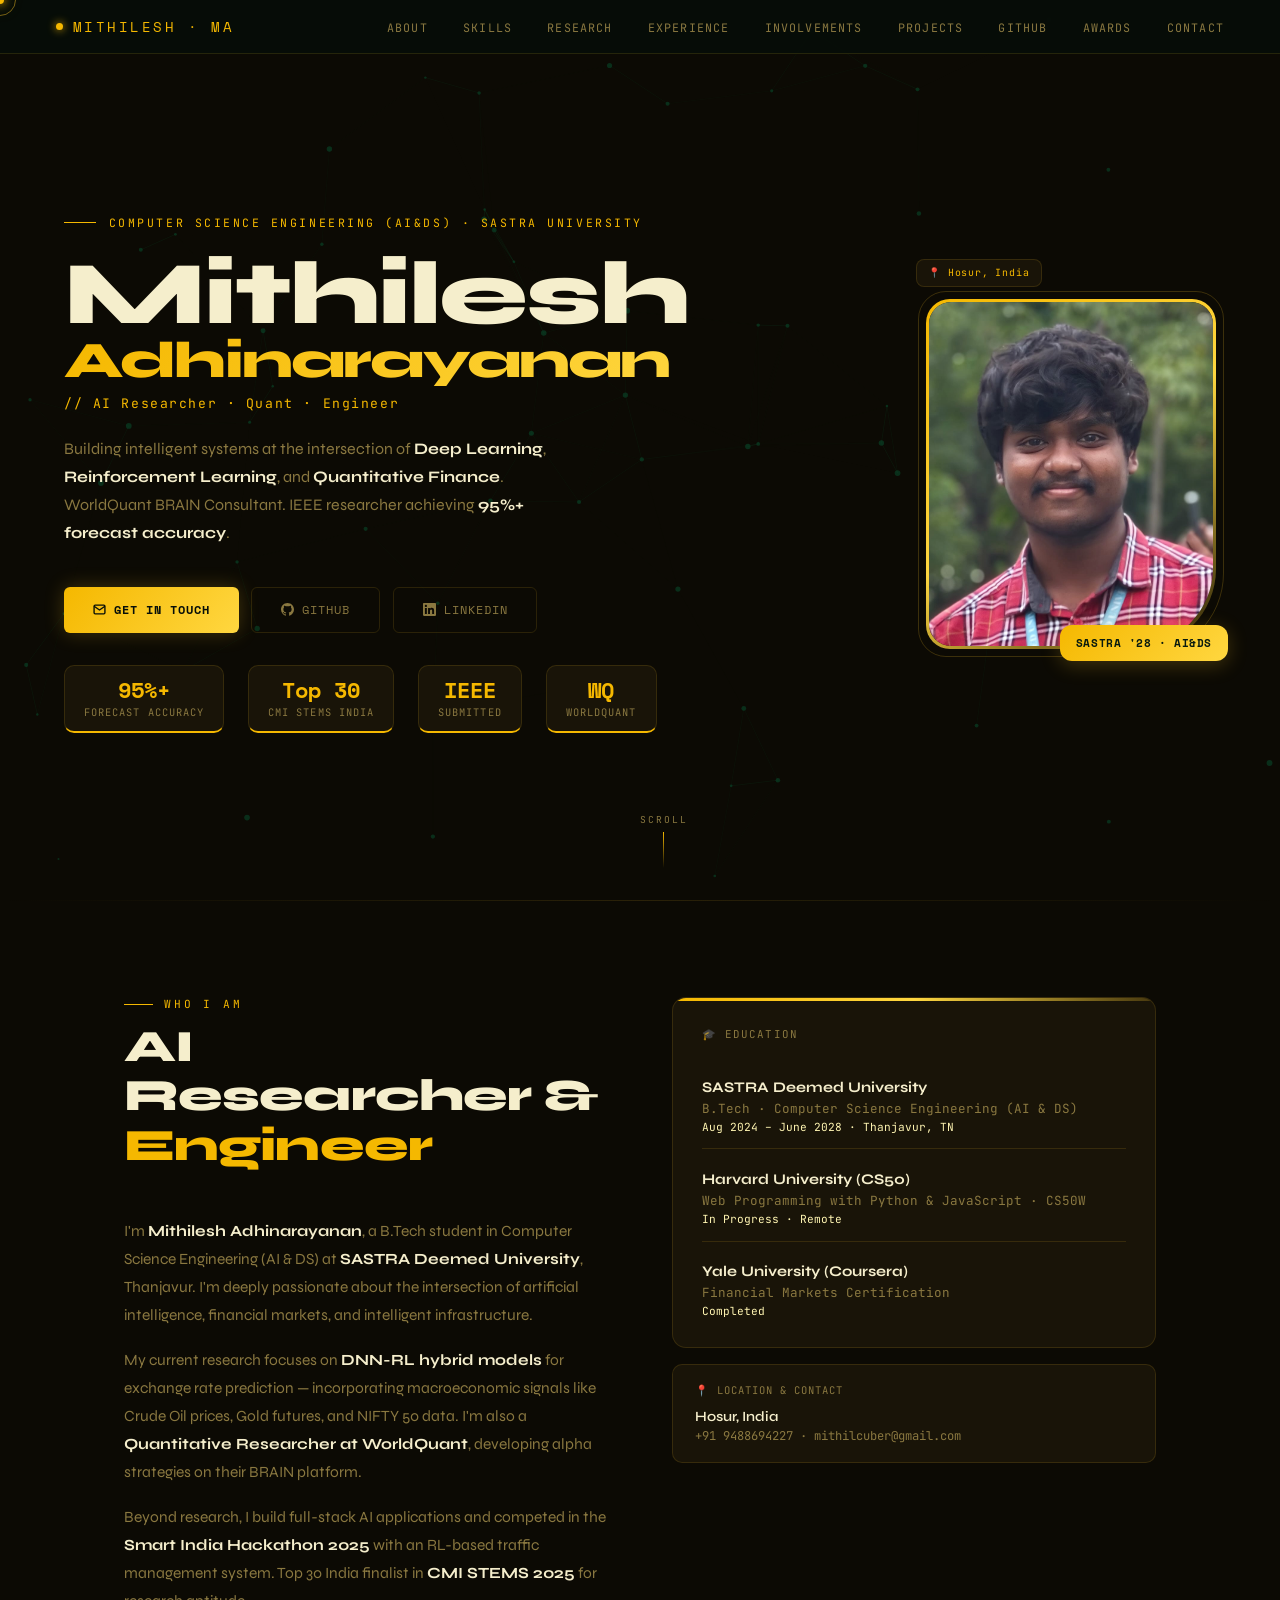
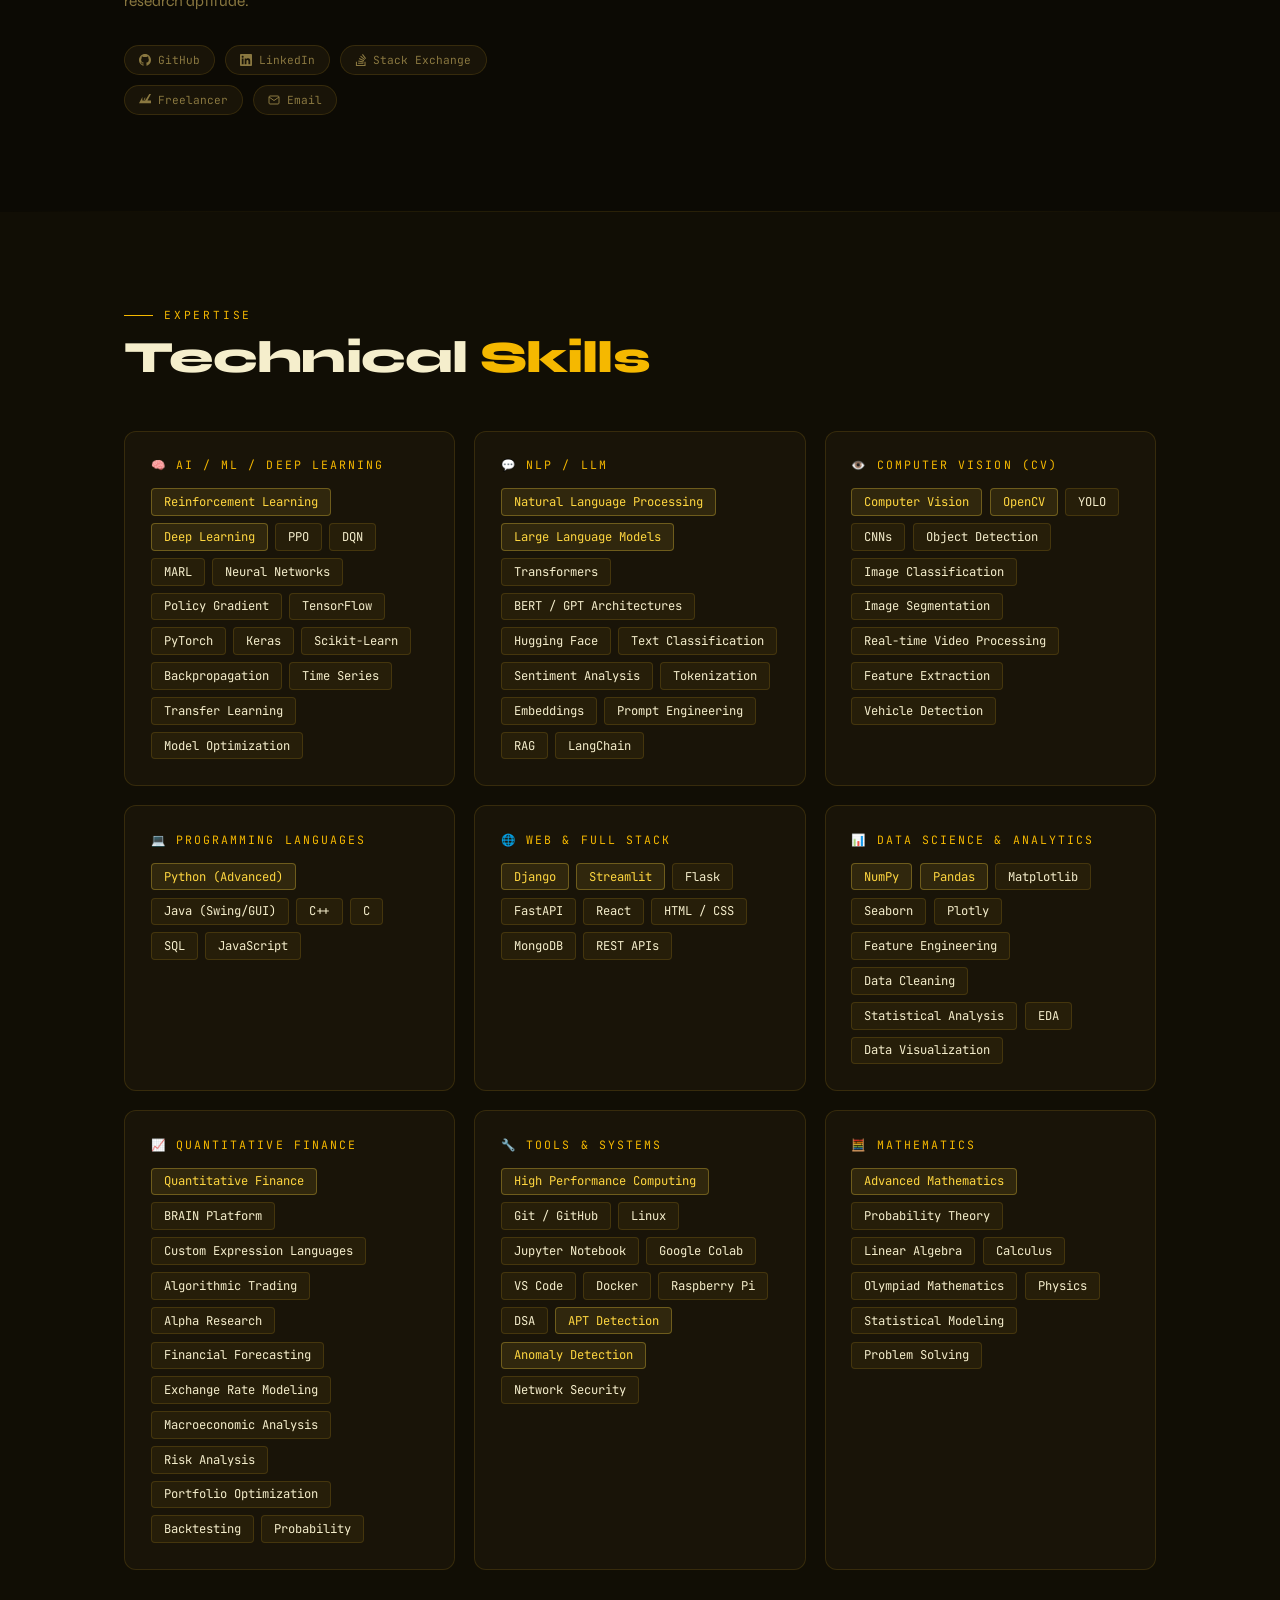
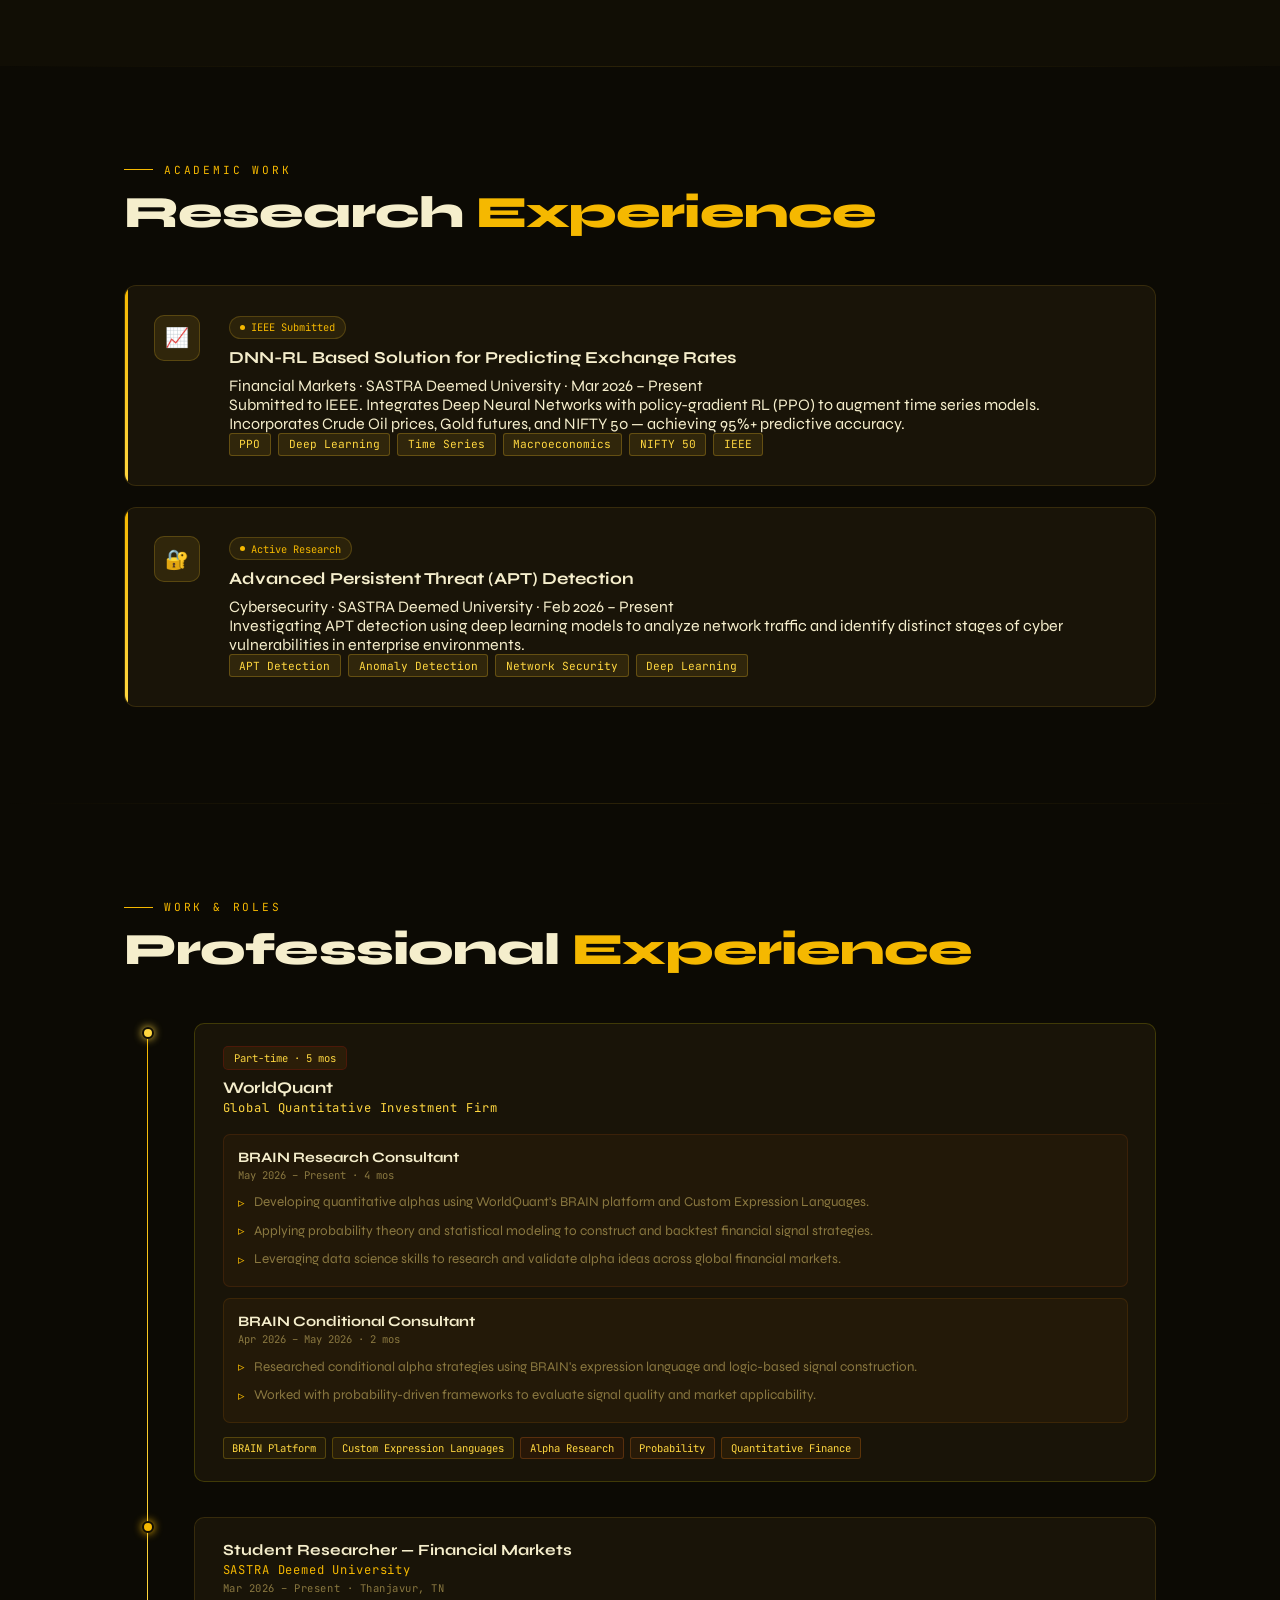
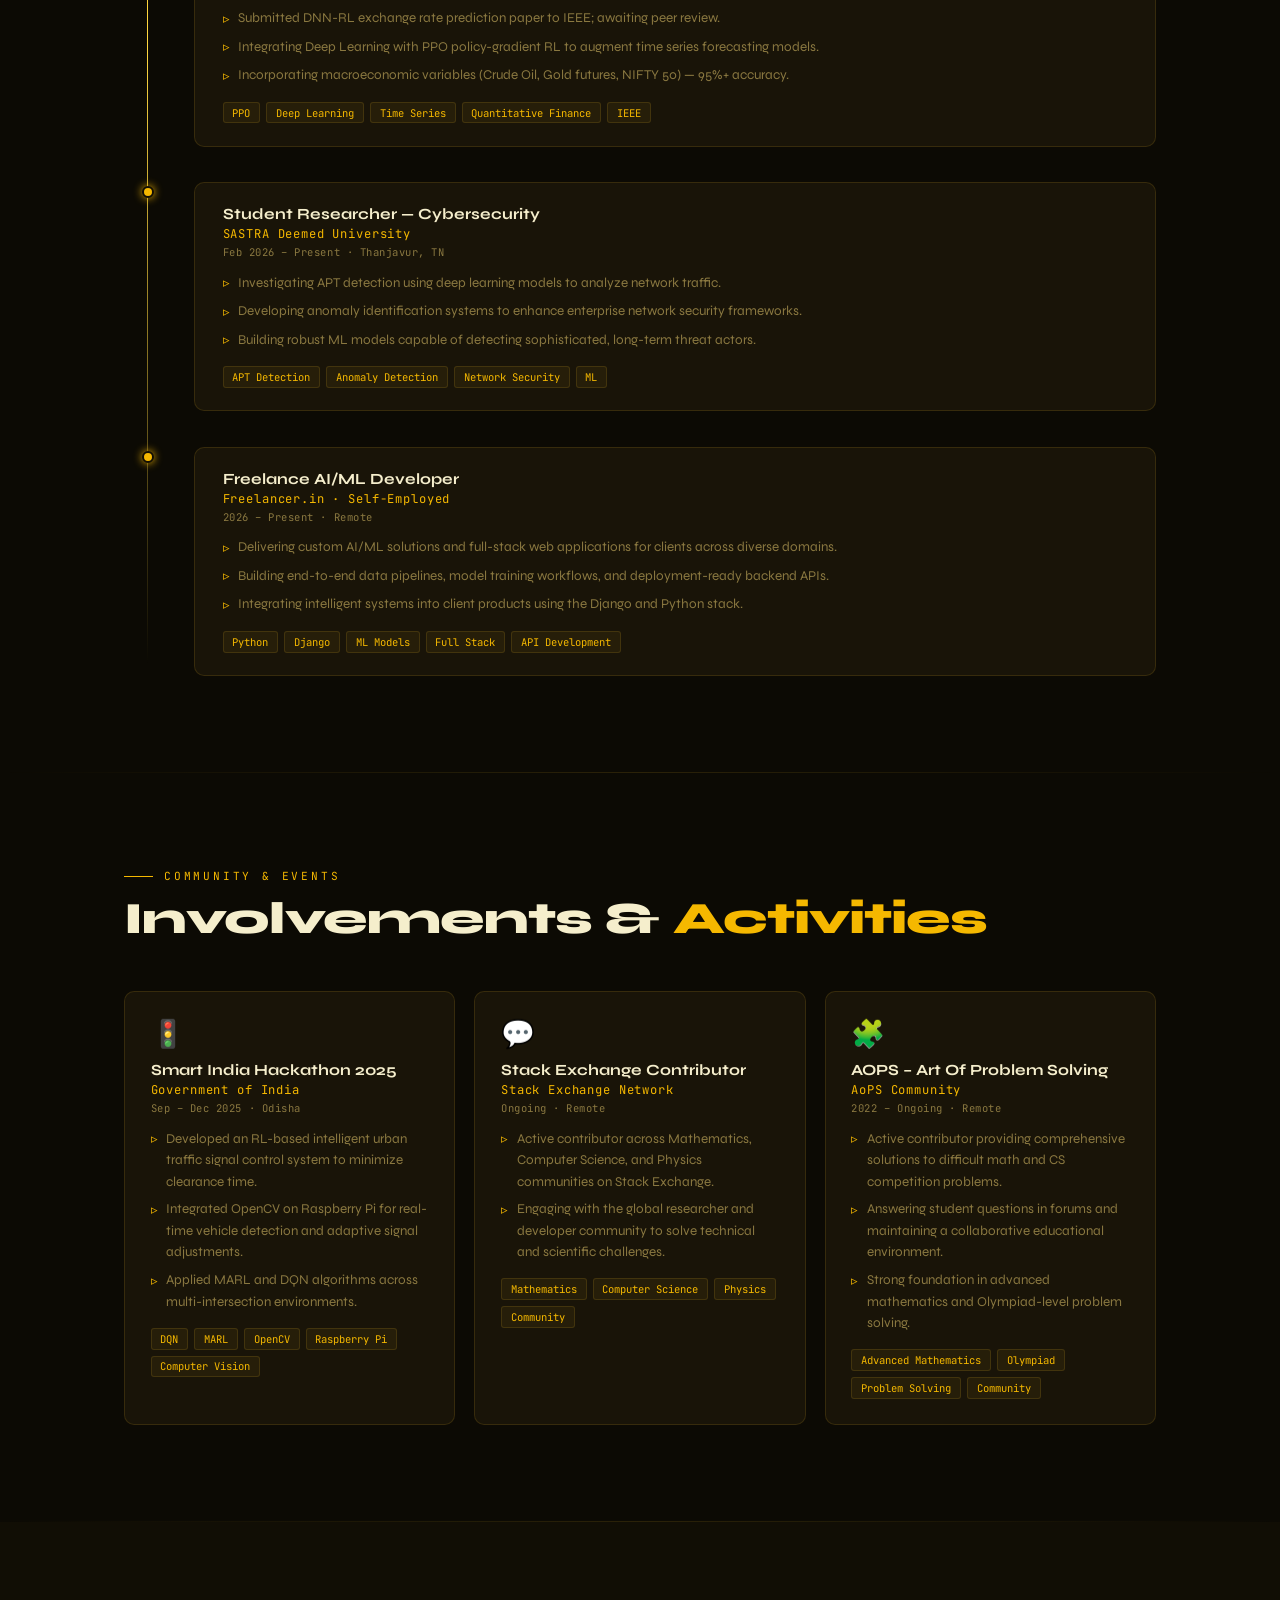
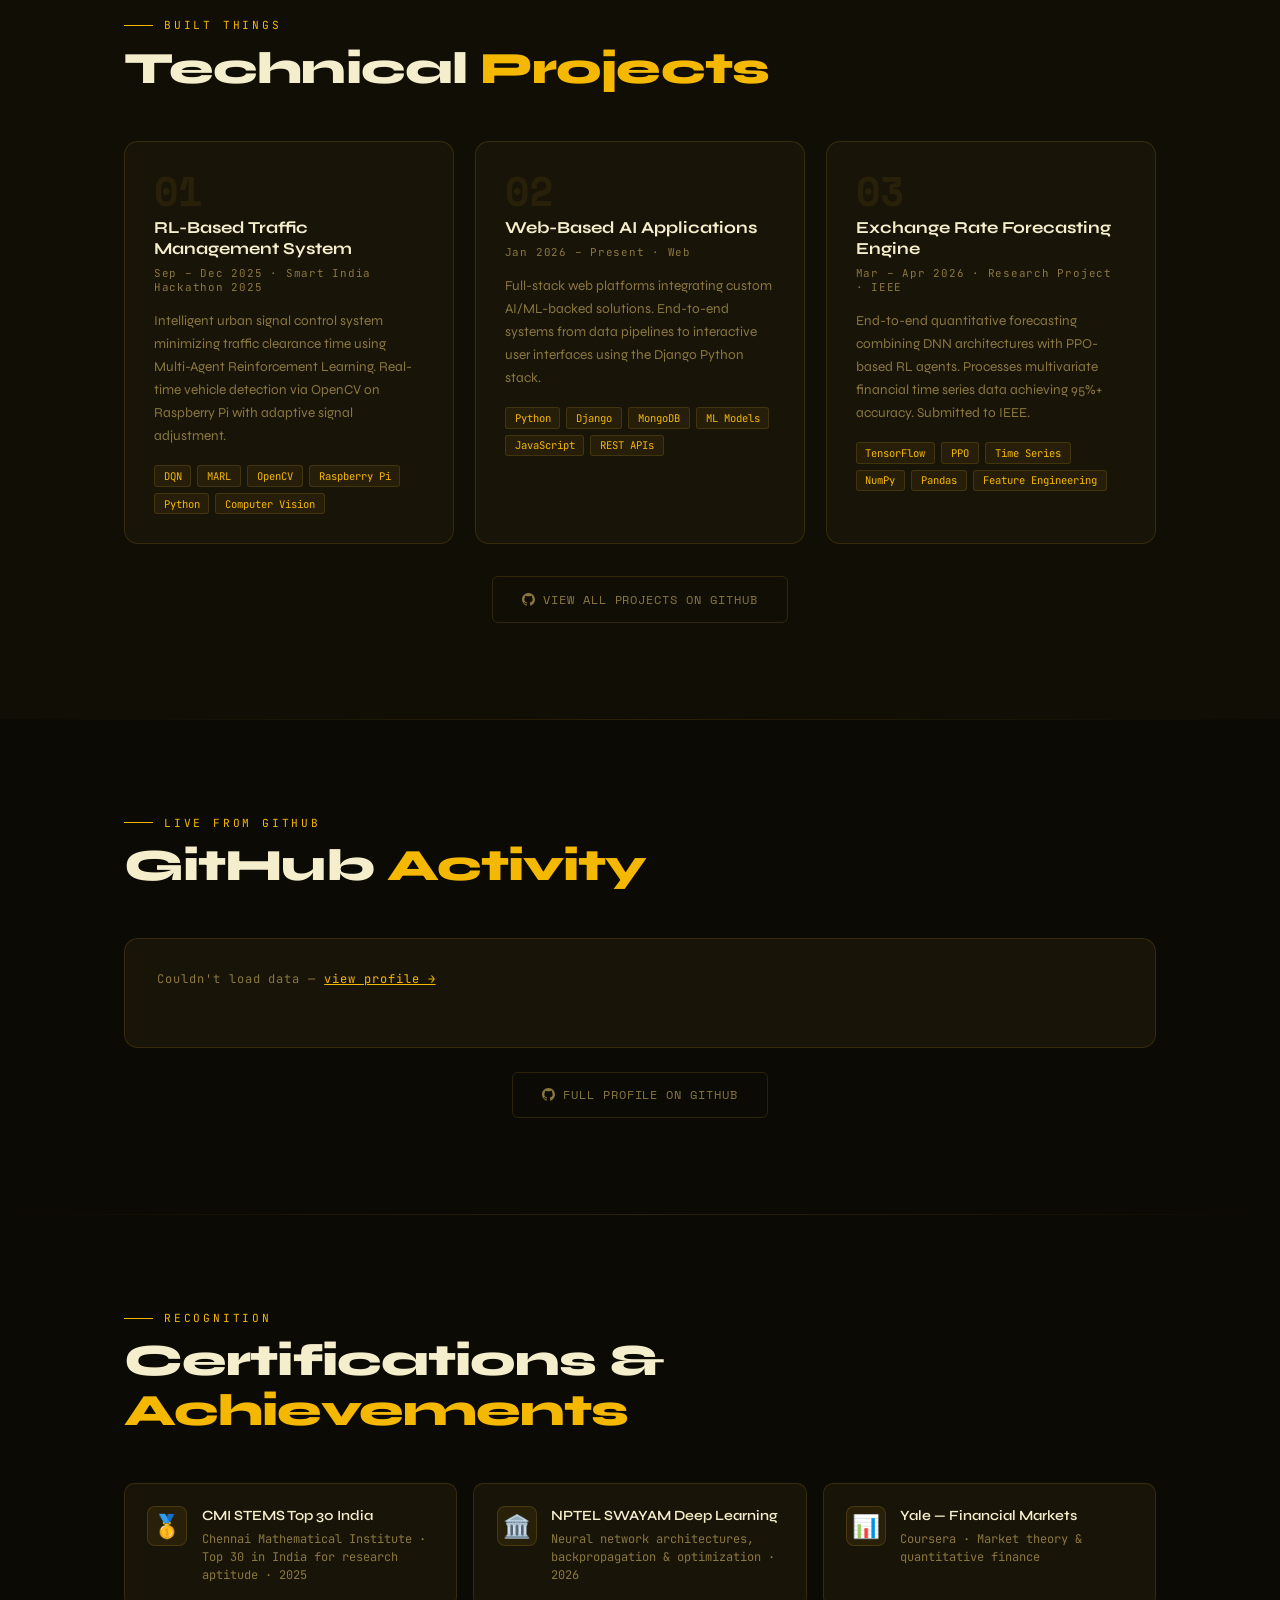
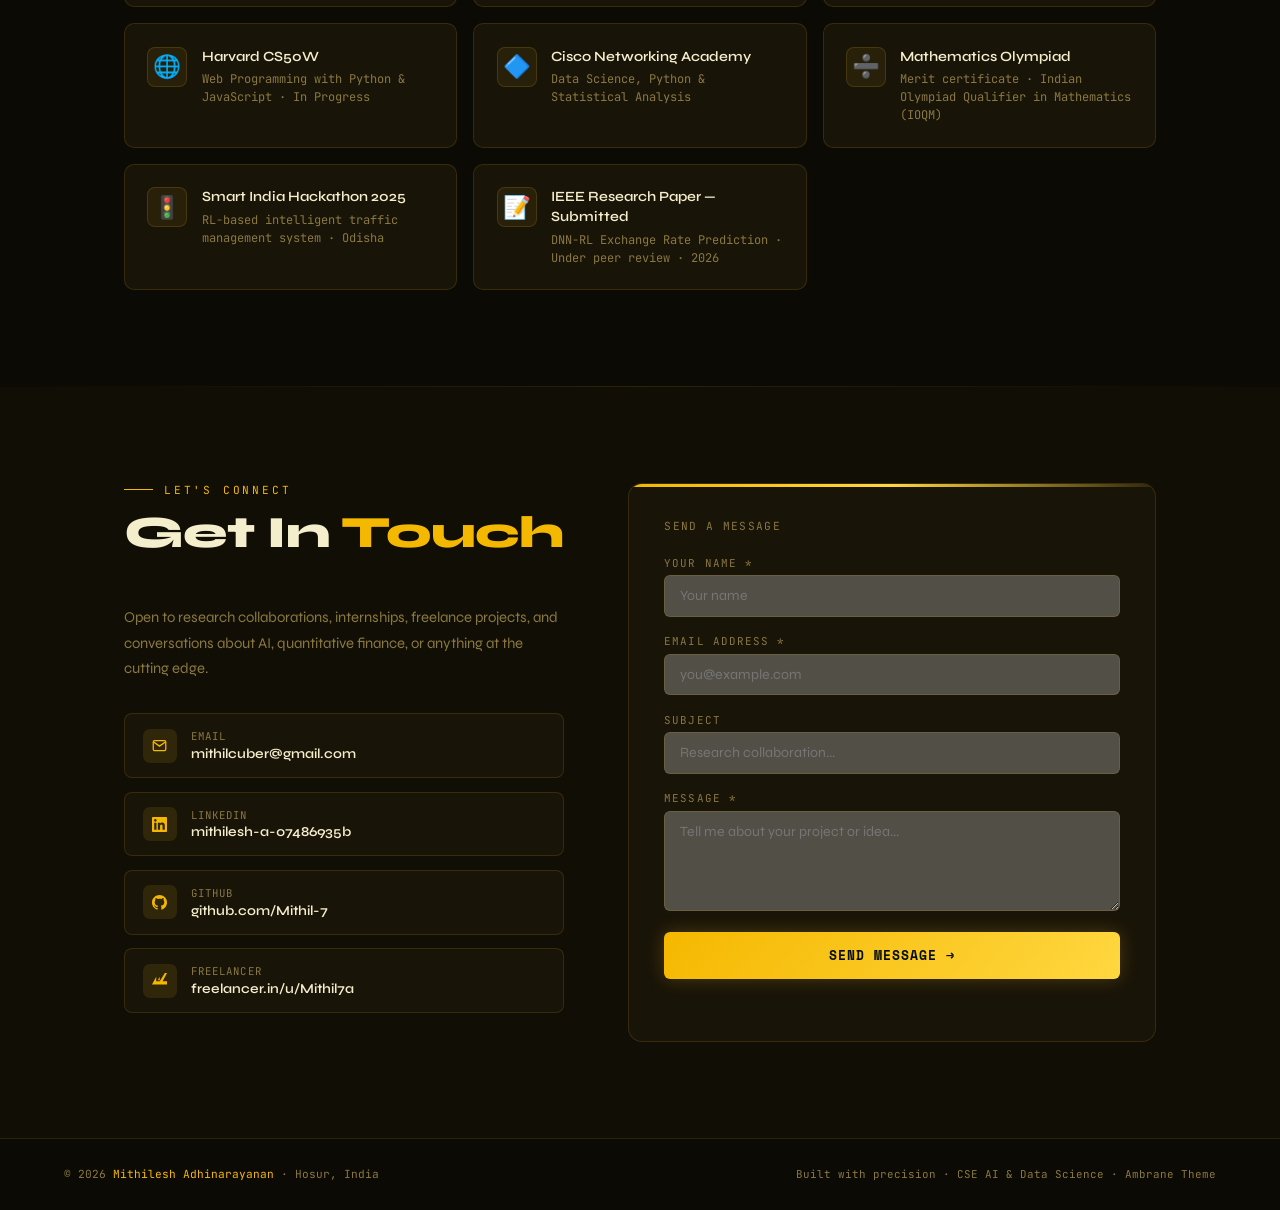
==== commit 16d4ab52: "Update index.html" ====
--- a/index.html
+++ b/index.html
@@ -3,7 +3,7 @@
 <head>
 <meta charset="UTF-8">
 <meta name="viewport" content="width=device-width, initial-scale=1.0">
-<link rel="icon" href="data:image/svg+xml,<svg xmlns='http://www.w3.org/2000/svg' viewBox='0 0 32 32'><rect width='32' height='32' rx='8' fill='%23FF5A00'/><text x='50%25' y='54%25' font-size='18' text-anchor='middle' dominant-baseline='middle' font-family='monospace' fill='%23081a0f'>M</text></svg>">
+<link rel="icon" href="data:image/svg+xml,<svg xmlns='http://www.w3.org/2000/svg' viewBox='0 0 32 32'><rect width='32' height='32' rx='8' fill='%23f5b800'/><text x='50%25' y='54%25' font-size='18' text-anchor='middle' dominant-baseline='middle' font-family='monospace' fill='%23081a0f'>M</text></svg>">
 <title>Mithilesh Adhinarayanan</title>
 <link rel="preconnect" href="https://fonts.googleapis.com">
 <link rel="preconnect" href="https://fonts.gstatic.com" crossorigin>
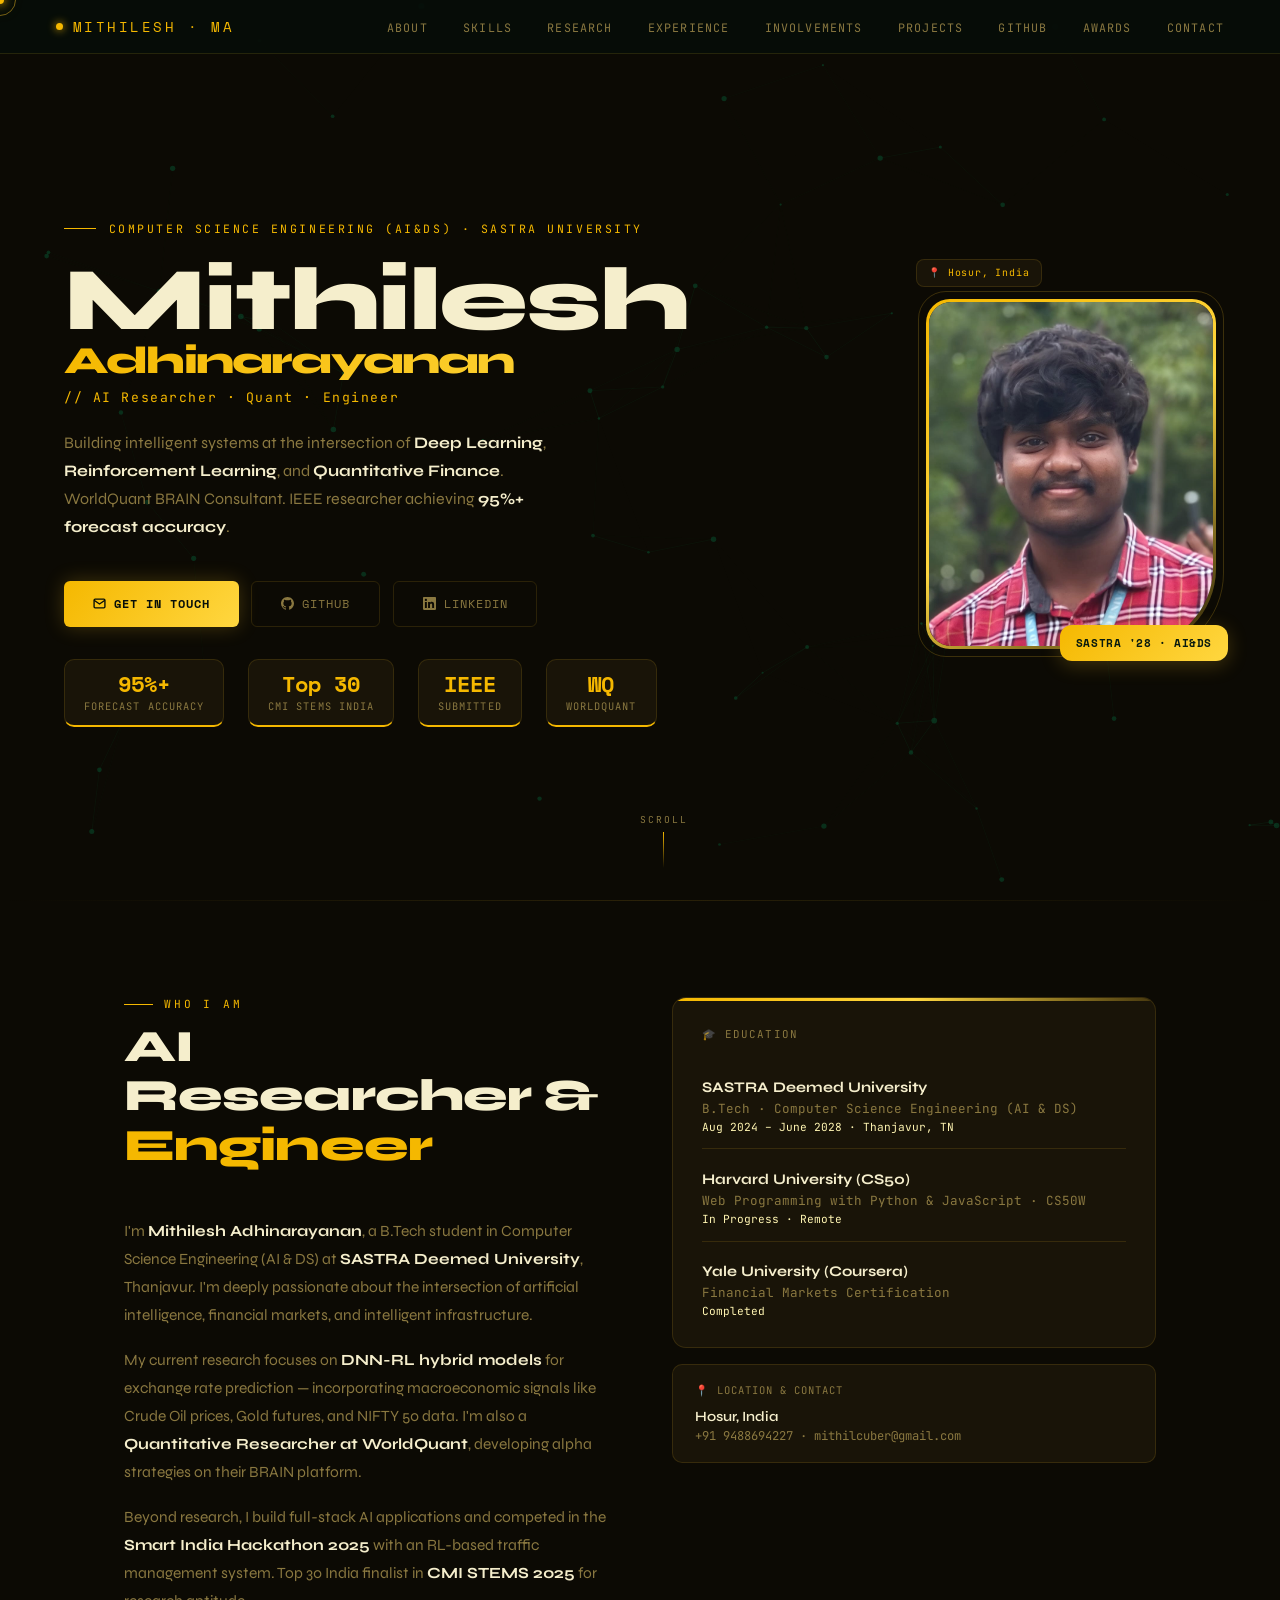
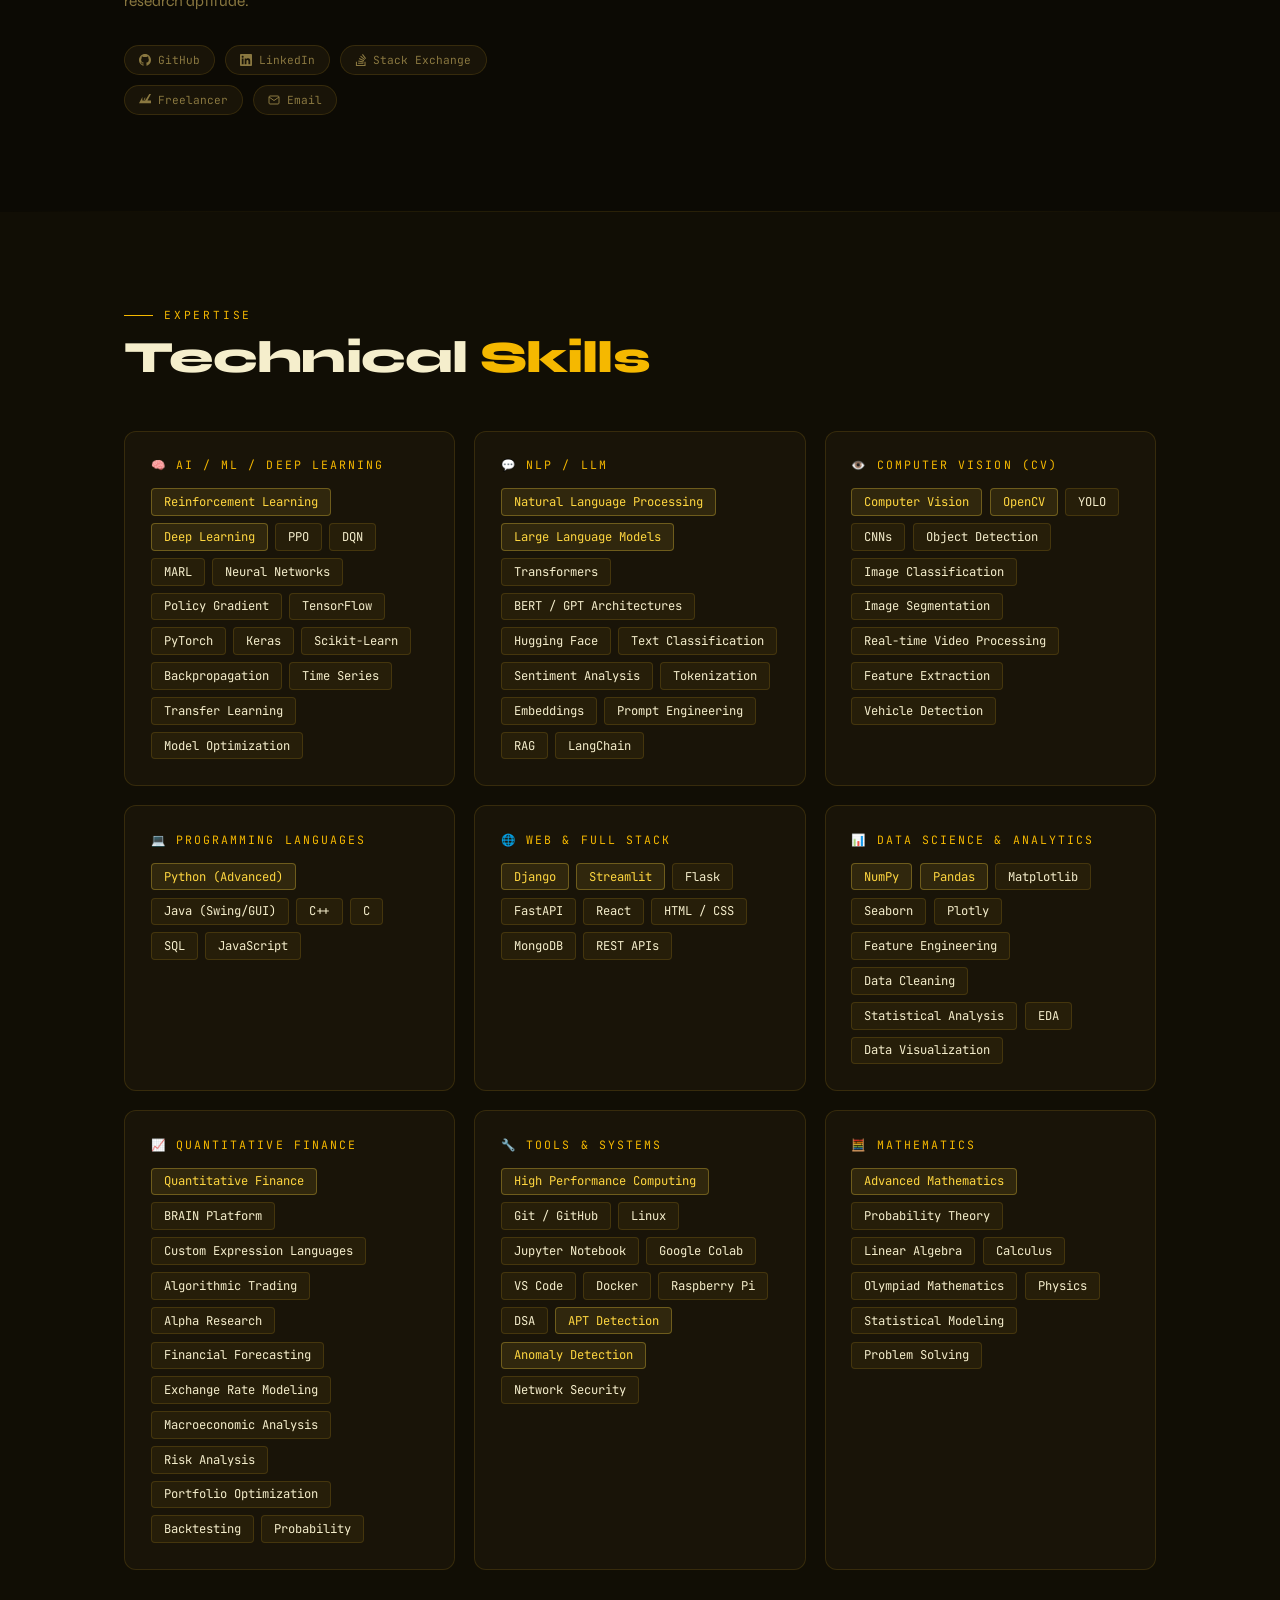
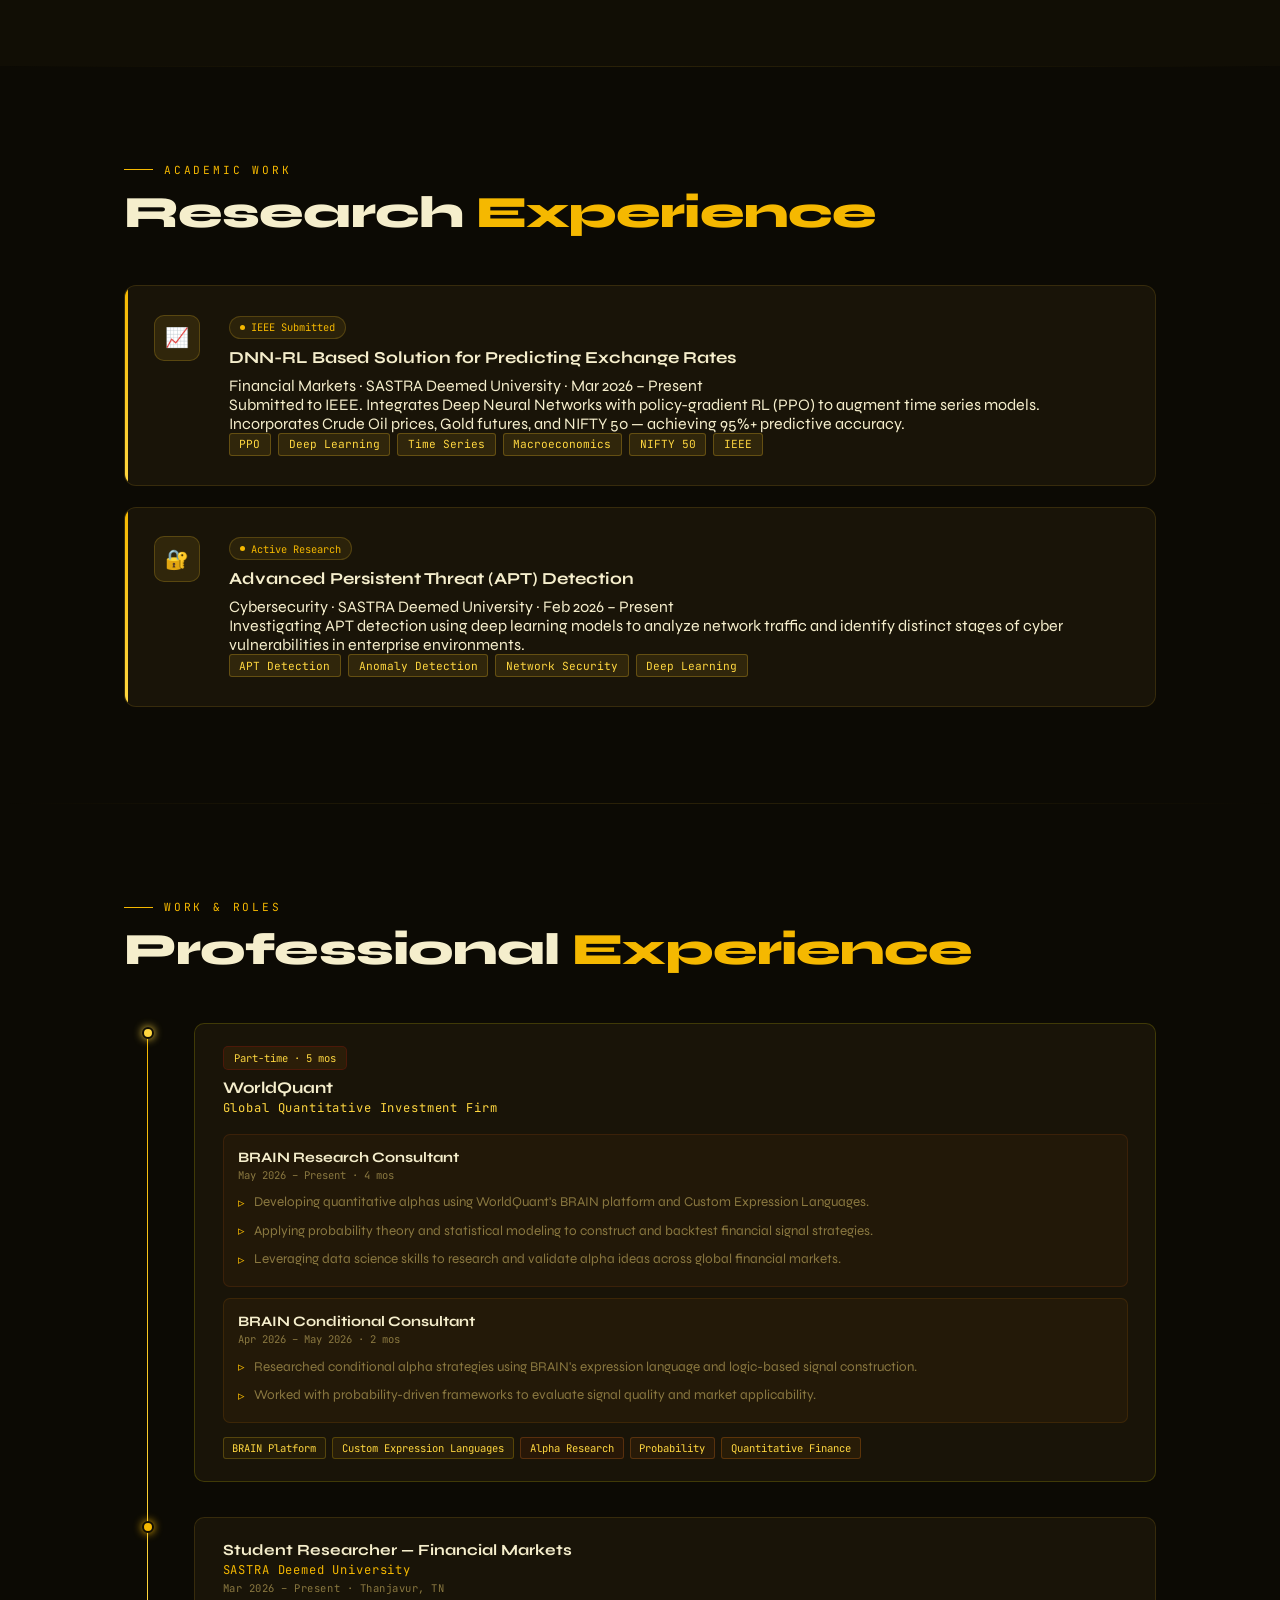
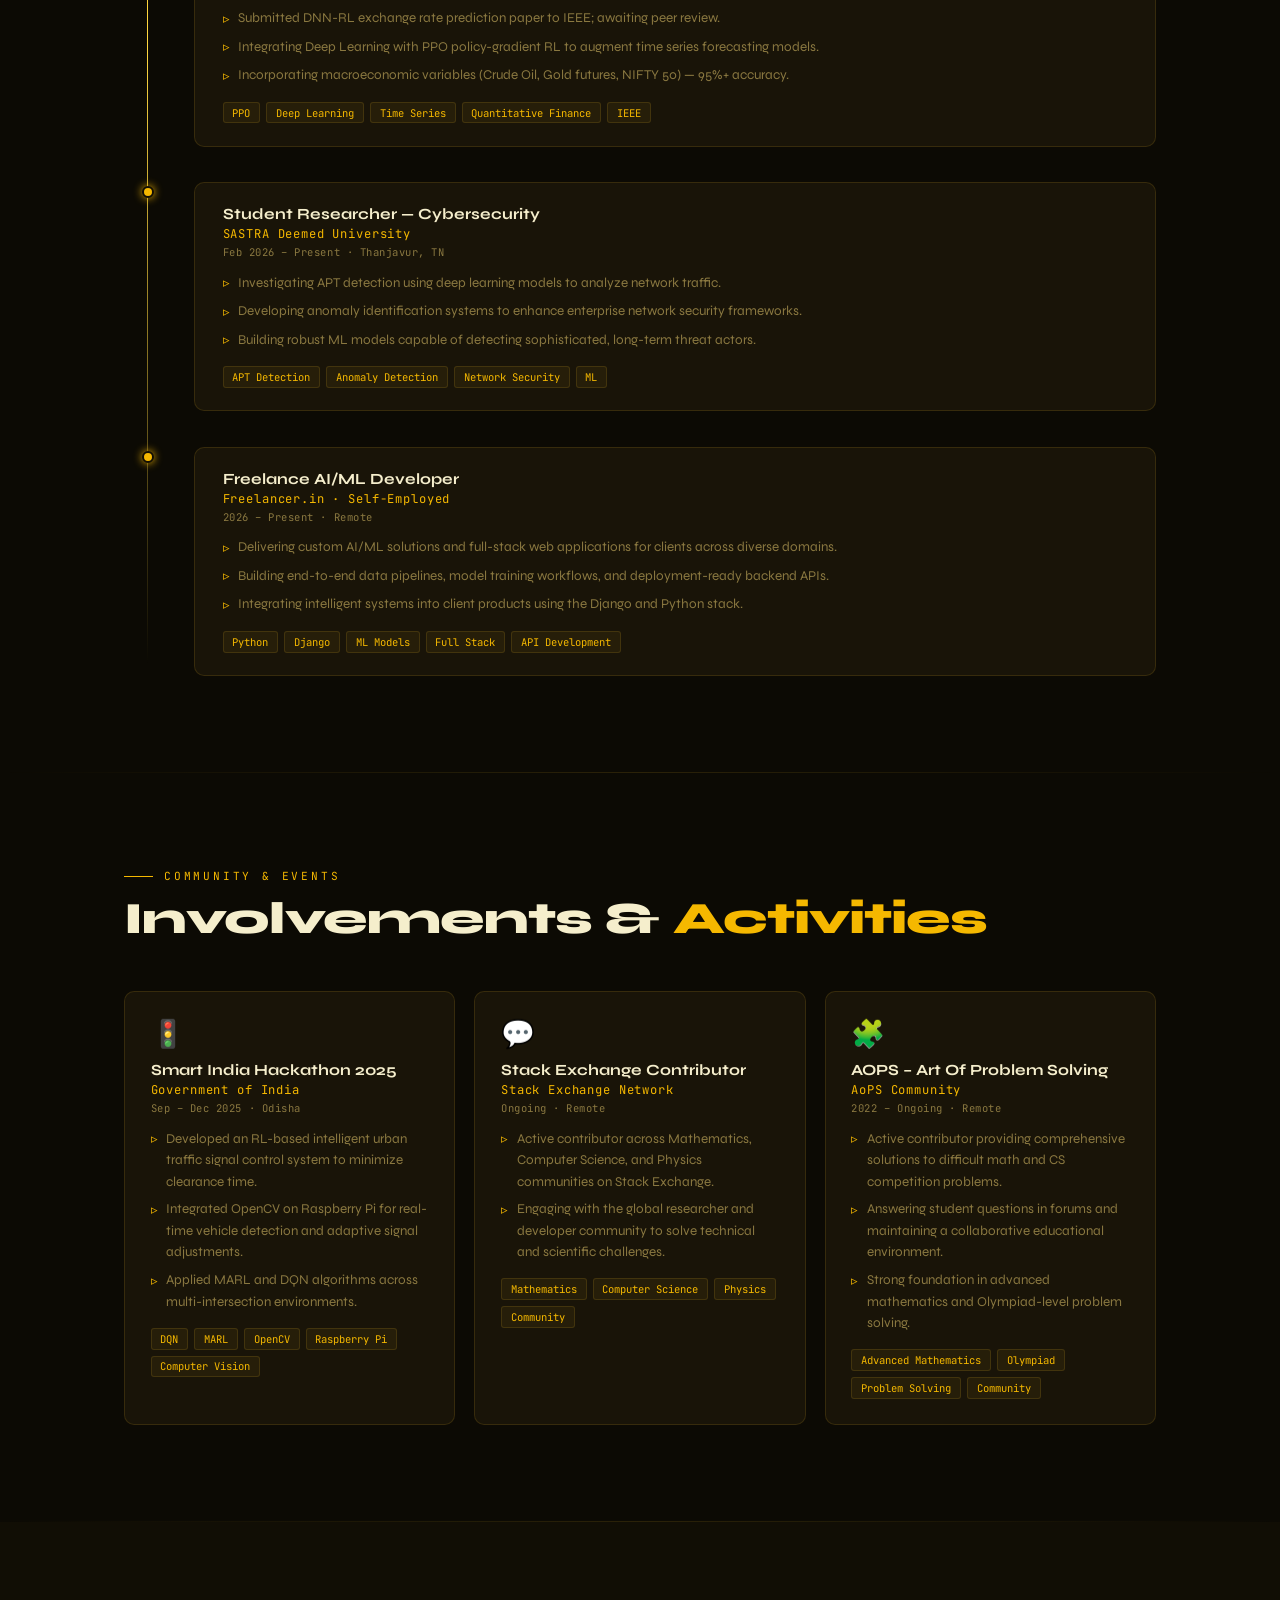
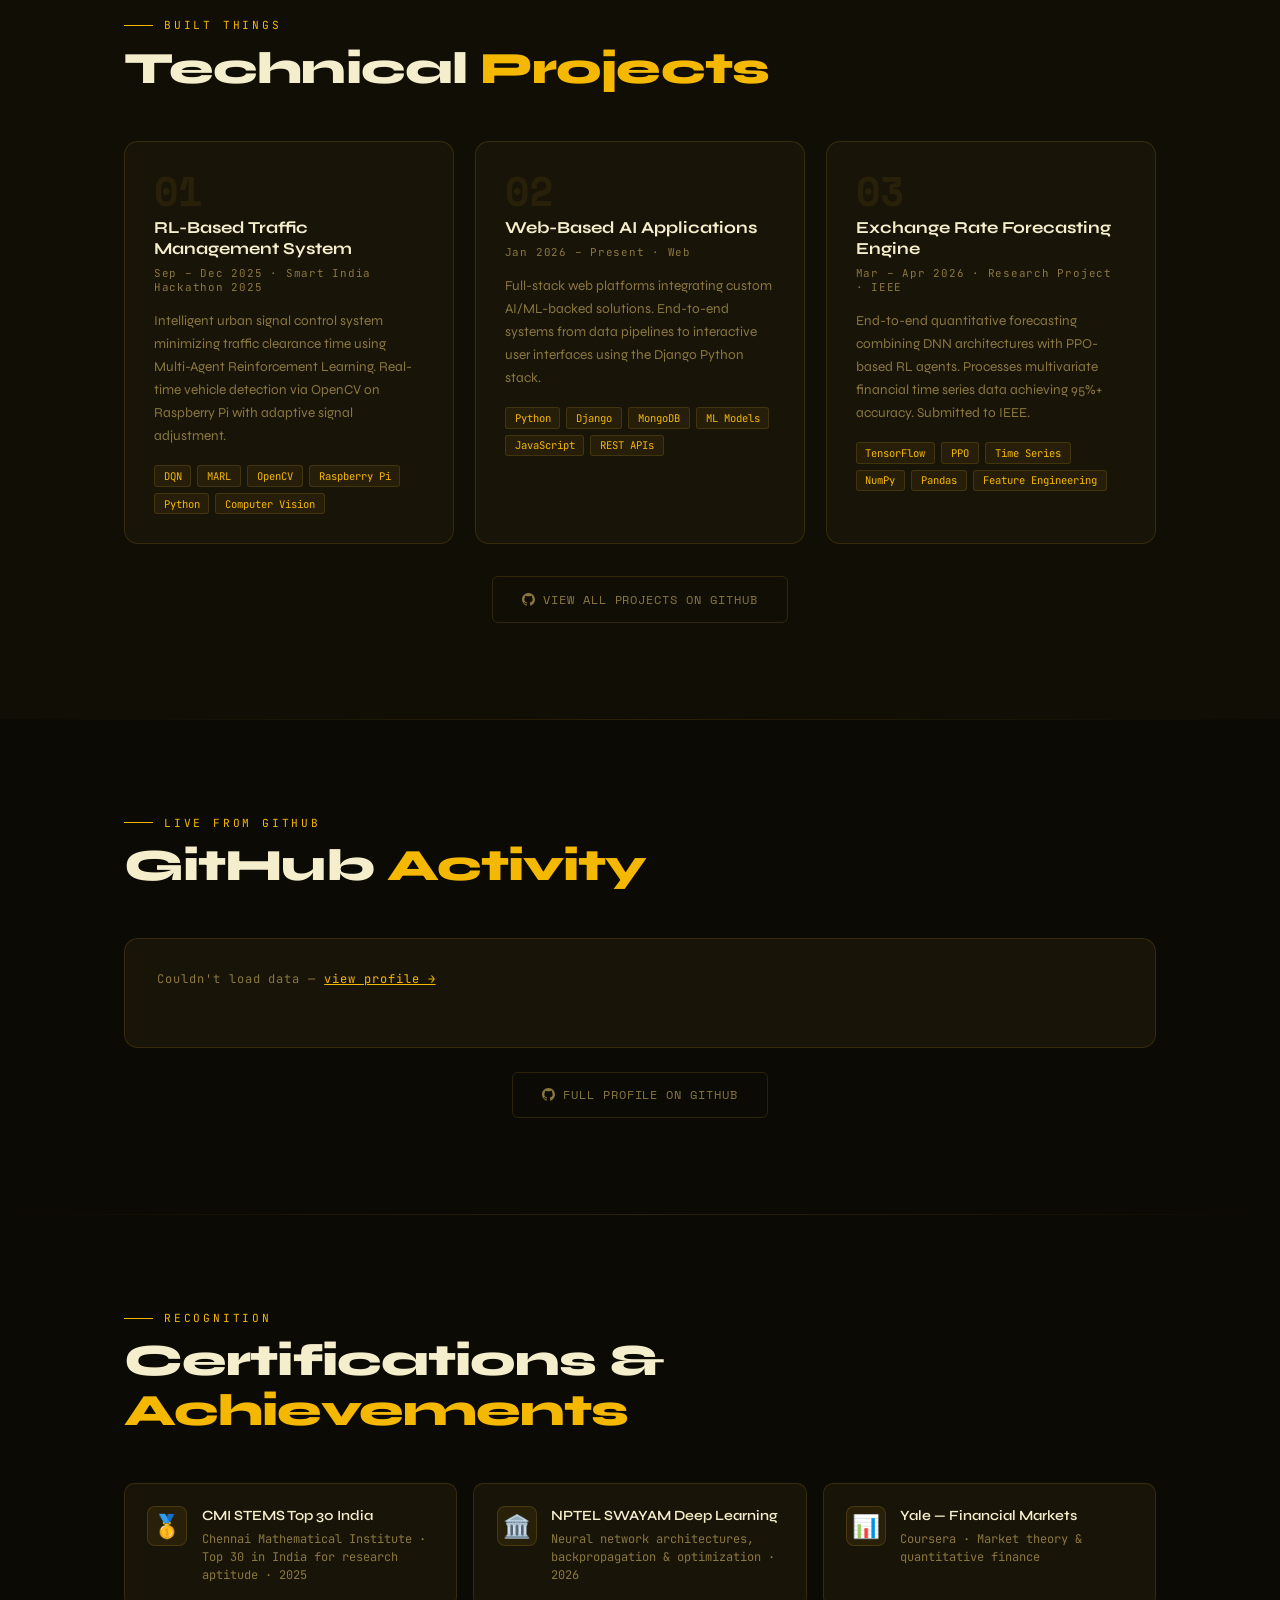
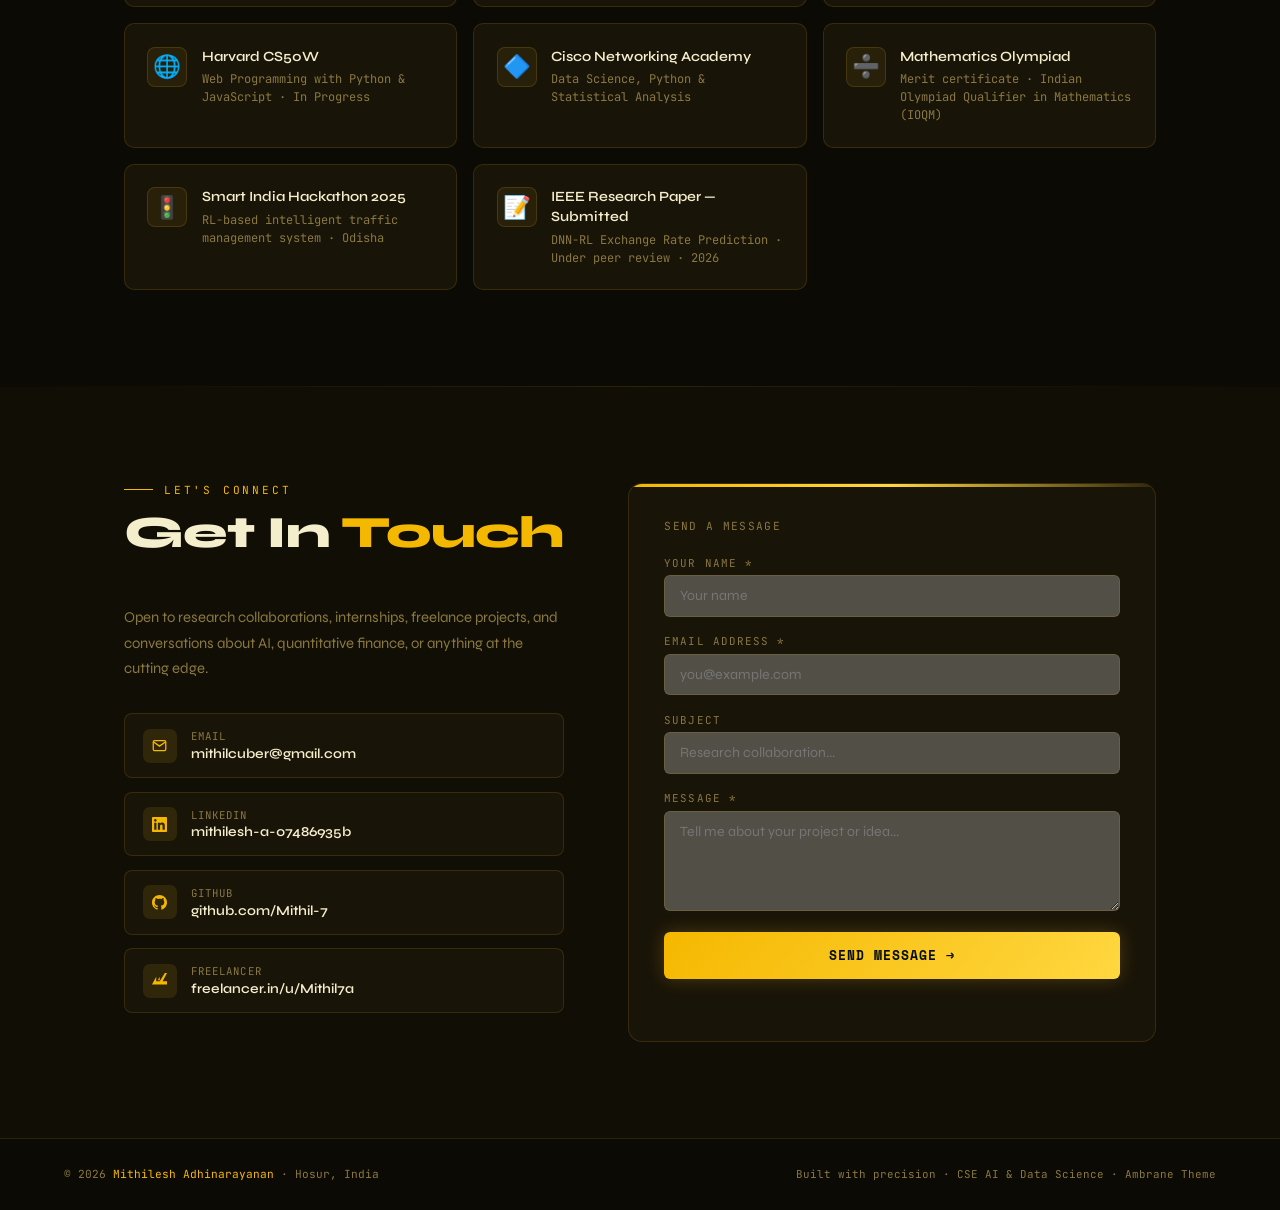
==== commit 347a0ca1: "Update index.html" ====
--- a/index.html
+++ b/index.html
@@ -52,7 +52,7 @@
 .hero-tag::before{content:'';width:2rem;height:1px;background:var(--accent);display:block;}
 .hero-name{font-size:clamp(3rem,7vw,6.2rem);font-weight:800;line-height:0.95;letter-spacing:-0.02em;margin-bottom:0.6rem;opacity:0;animation:fadeUp 0.8s 0.4s forwards;}
 .hero-name .line1{display:block;color:var(--text);}
-.hero-name .line2{display:block;background:linear-gradient(130deg,var(--accent),var(--accent2));-webkit-background-clip:text;-webkit-text-fill-color:transparent;background-clip:text;font-size:clamp(2rem,4vw,4rem);}
+.hero-name .line2{display:block;background:linear-gradient(130deg,var(--accent),var(--accent2));-webkit-background-clip:text;-webkit-text-fill-color:transparent;background-clip:text;font-size:clamp(2rem,3vw,4rem);}
 .hero-role{font-family:'JetBrains Mono',monospace;font-size:0.82rem;color:var(--accent);letter-spacing:0.12em;margin-bottom:1.4rem;opacity:0;animation:fadeUp 0.8s 0.55s forwards;}
 .hero-subtitle{font-size:1rem;color:var(--muted);line-height:1.75;max-width:500px;margin-bottom:2.5rem;opacity:0;animation:fadeUp 0.8s 0.65s forwards;}
 .hero-subtitle strong{color:var(--text);}
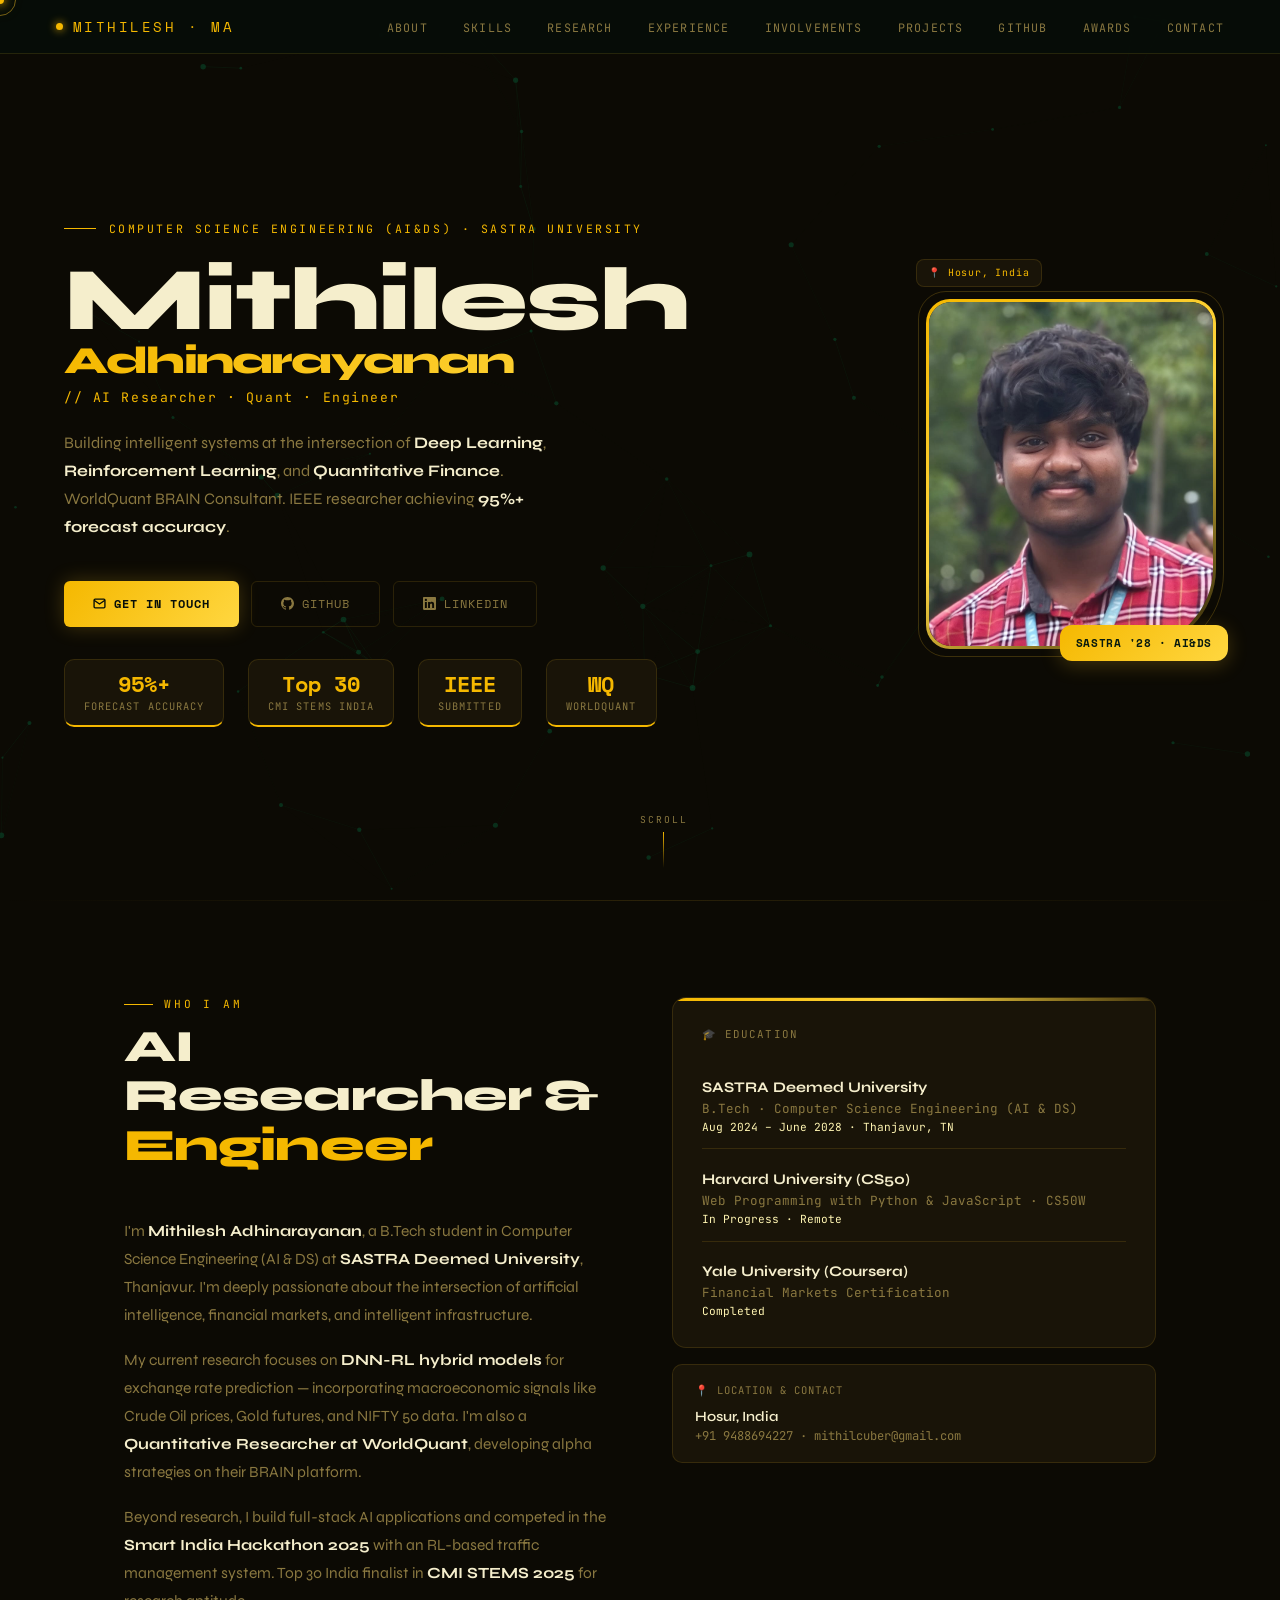
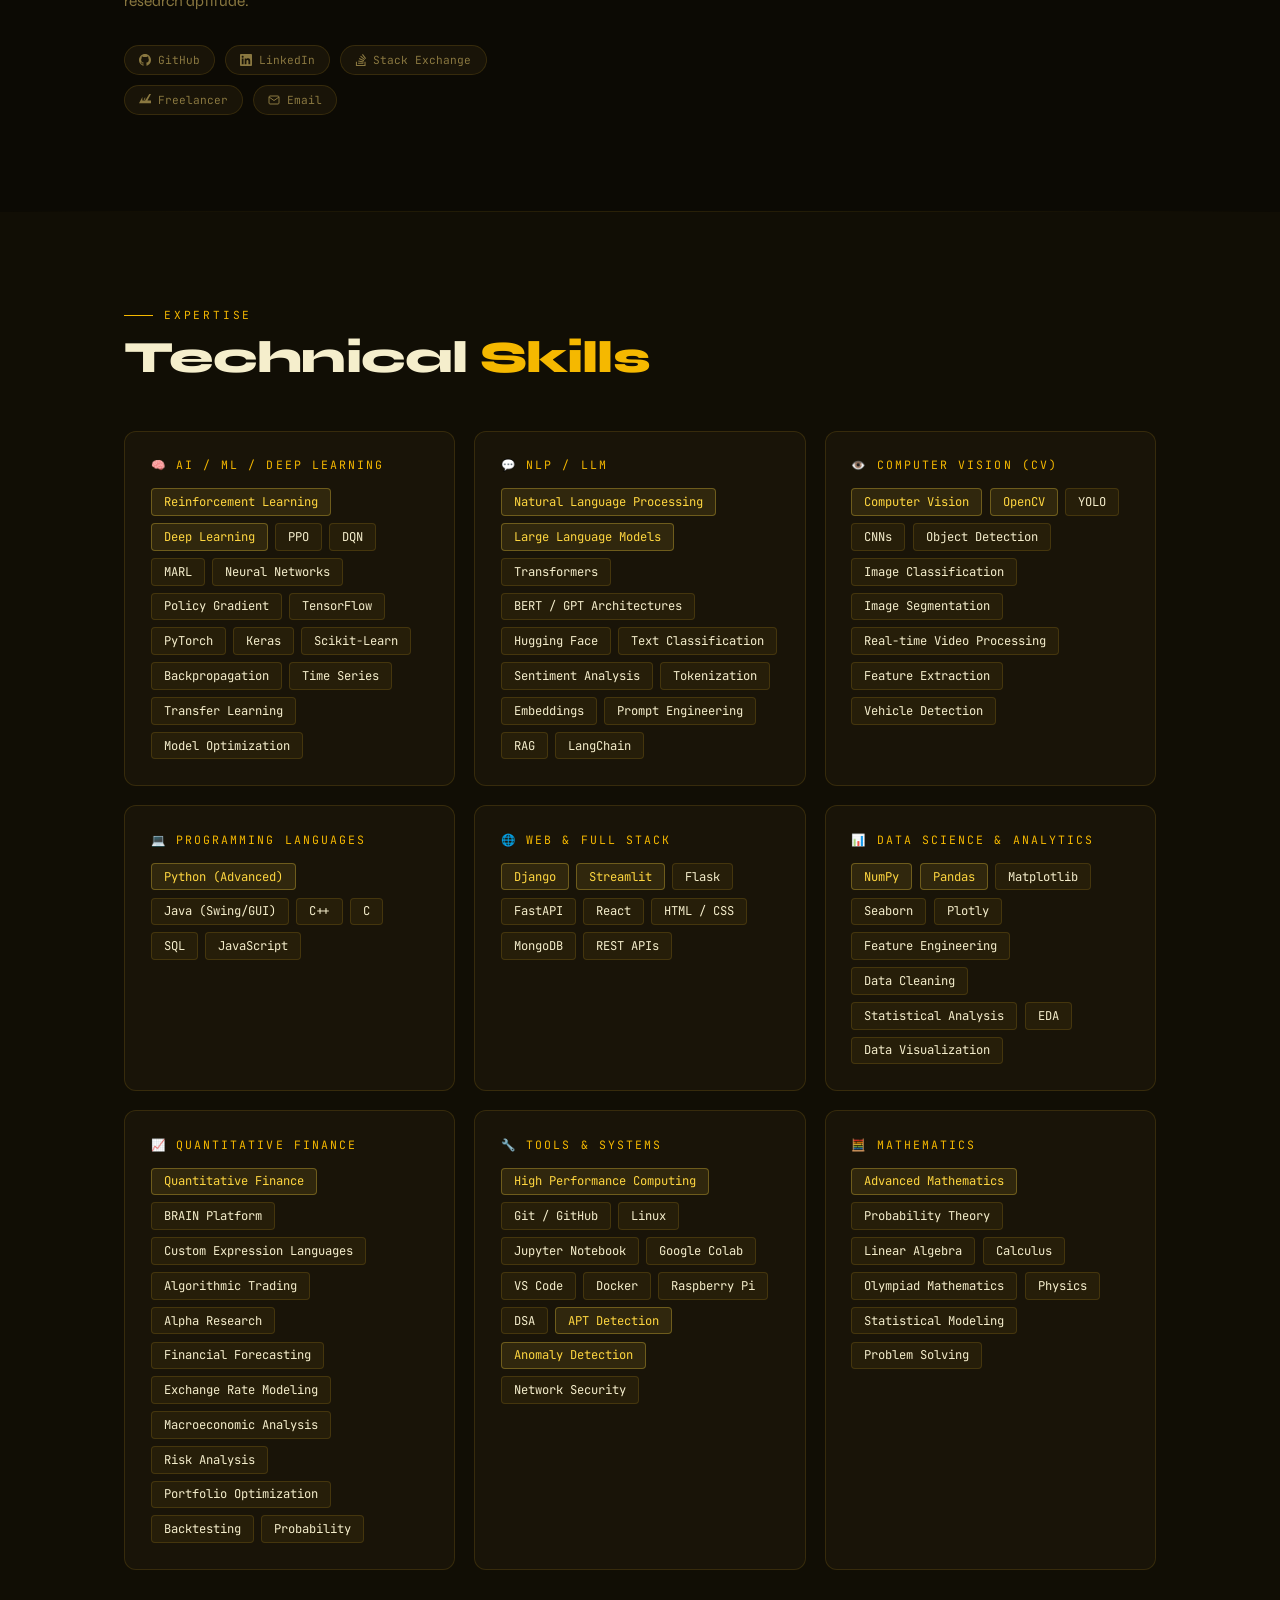
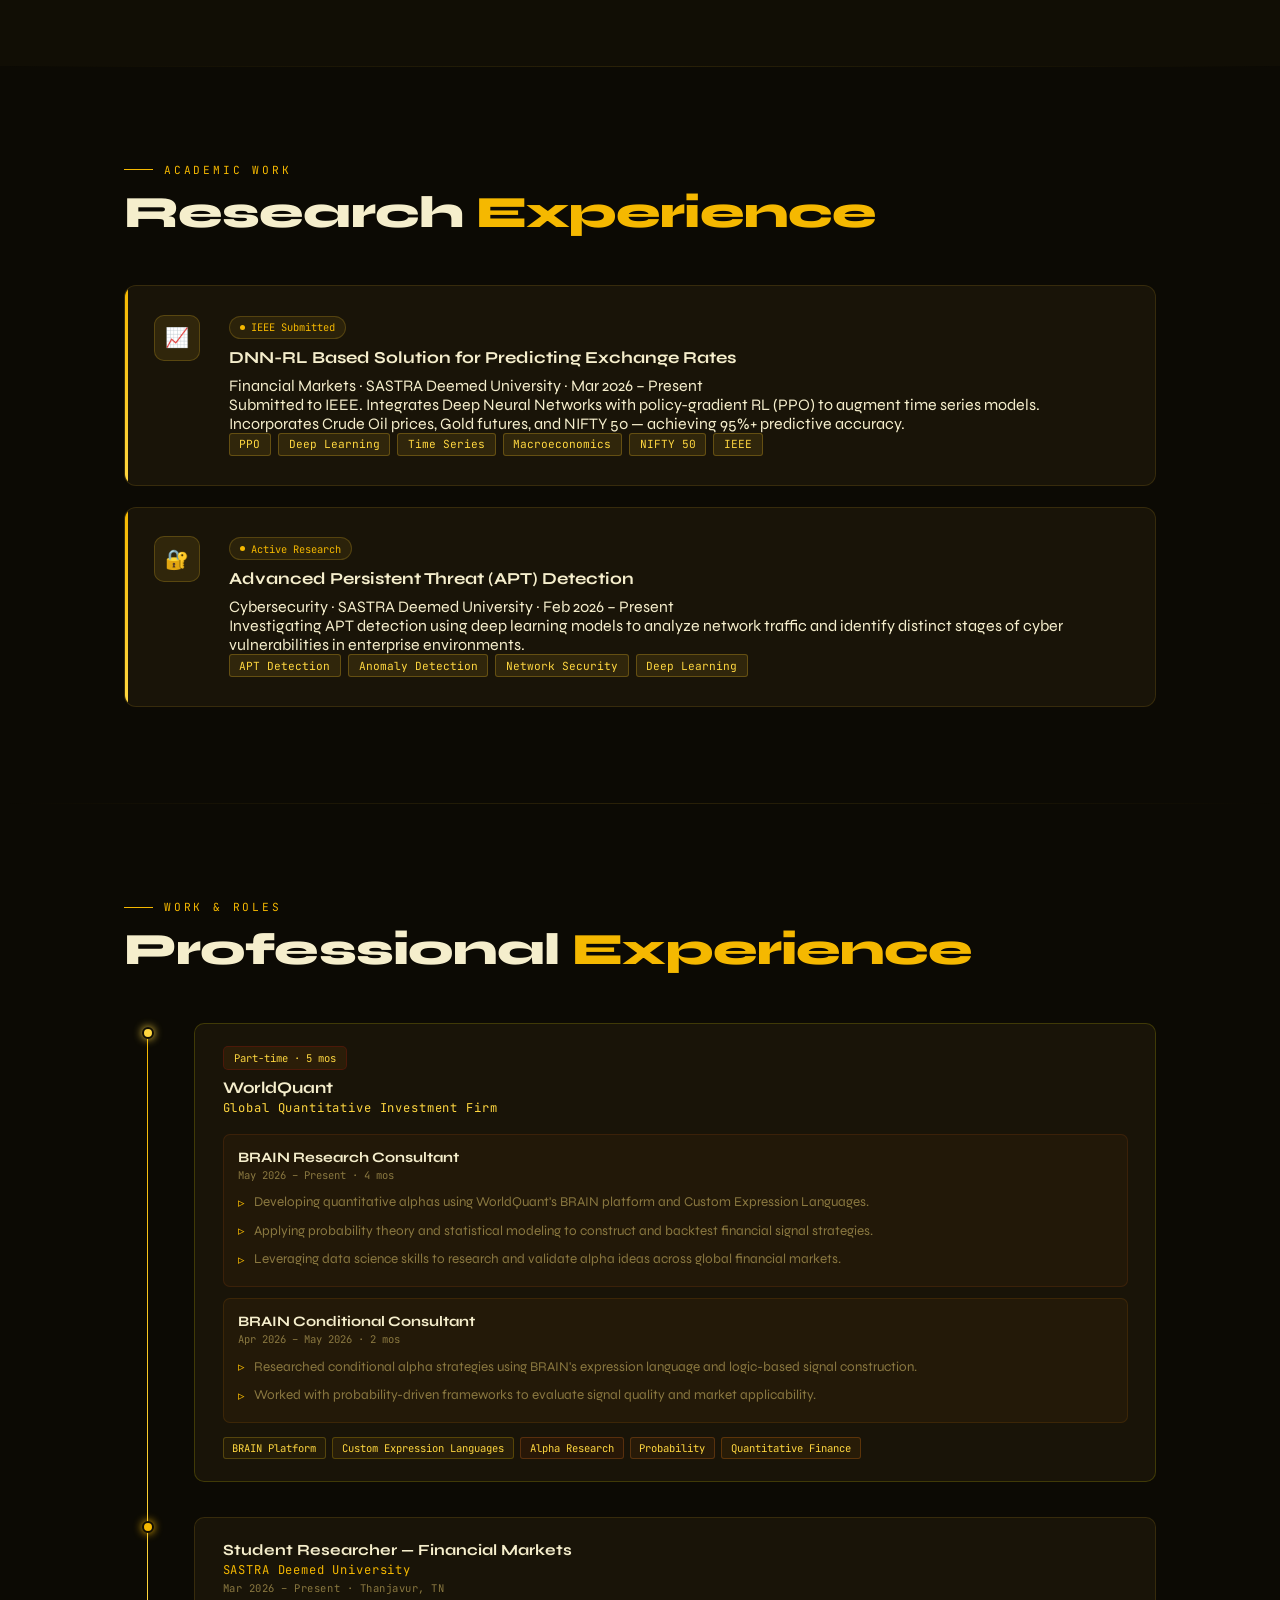
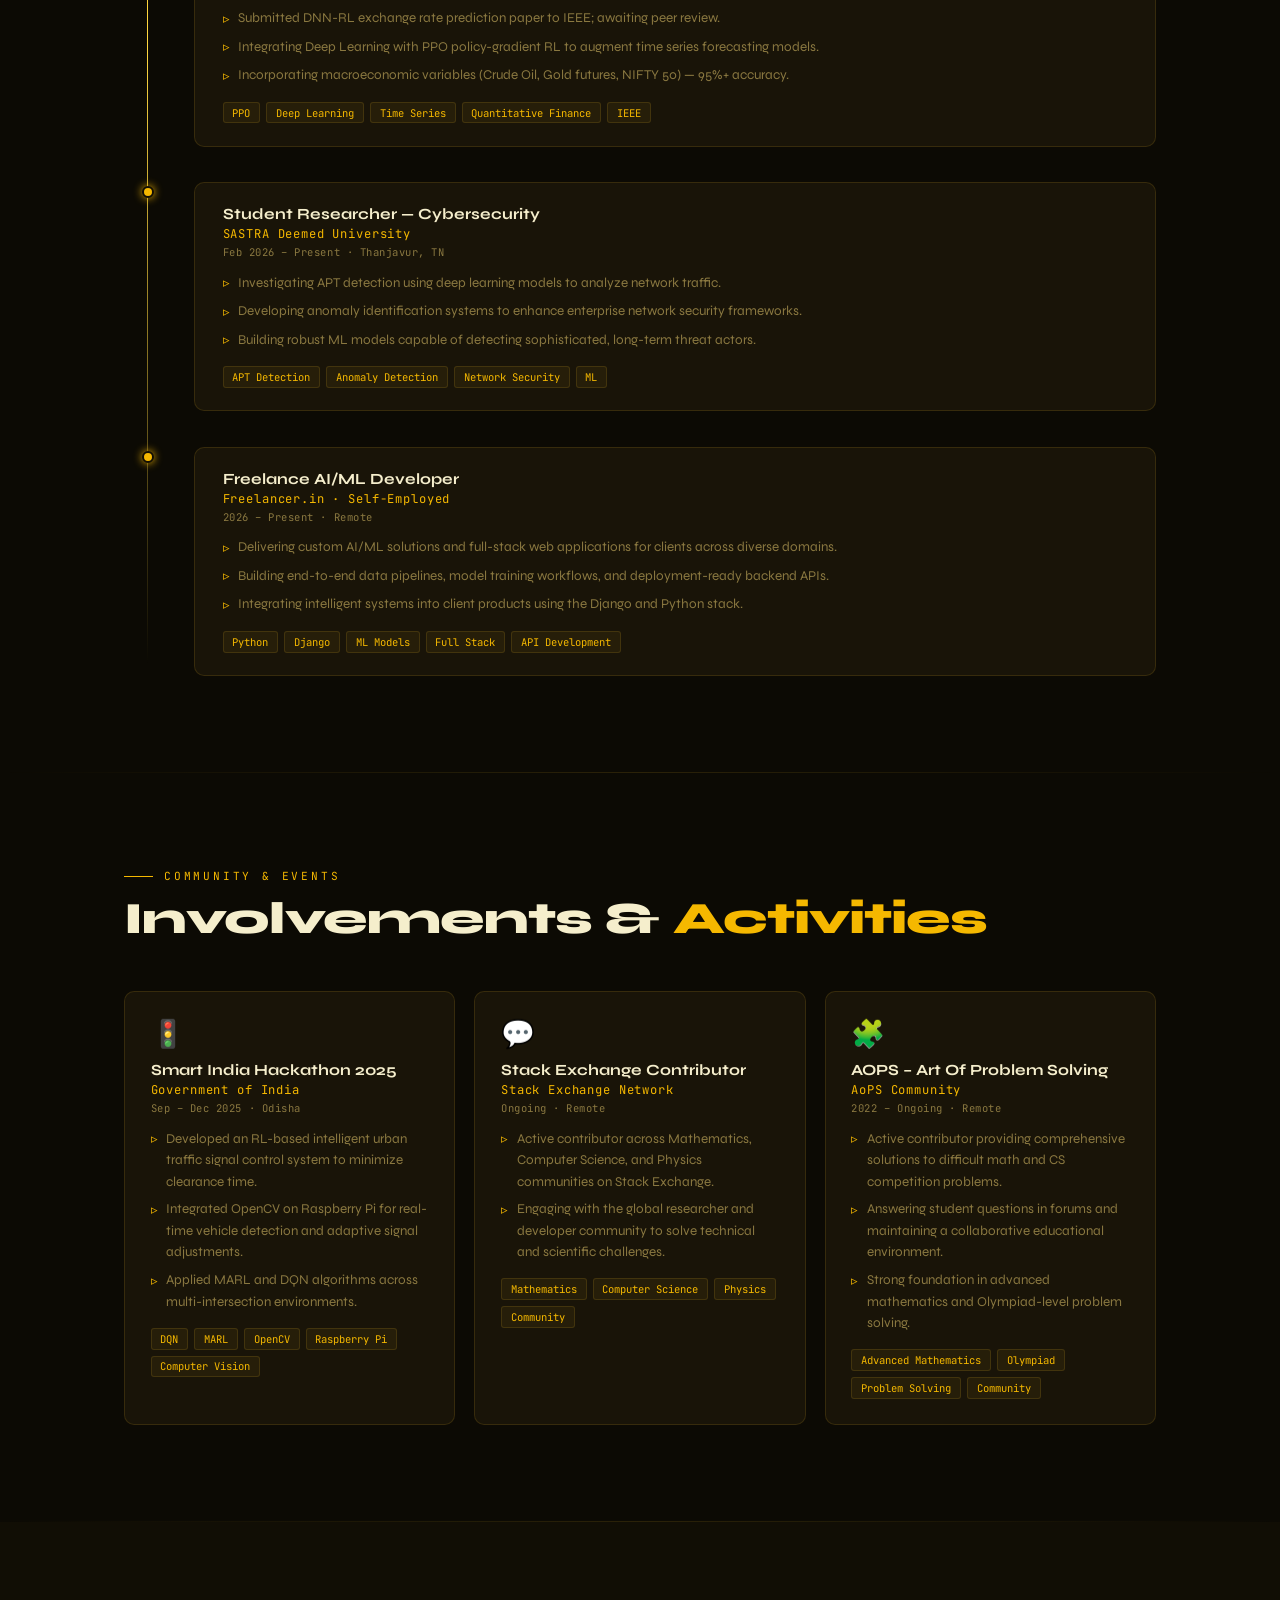
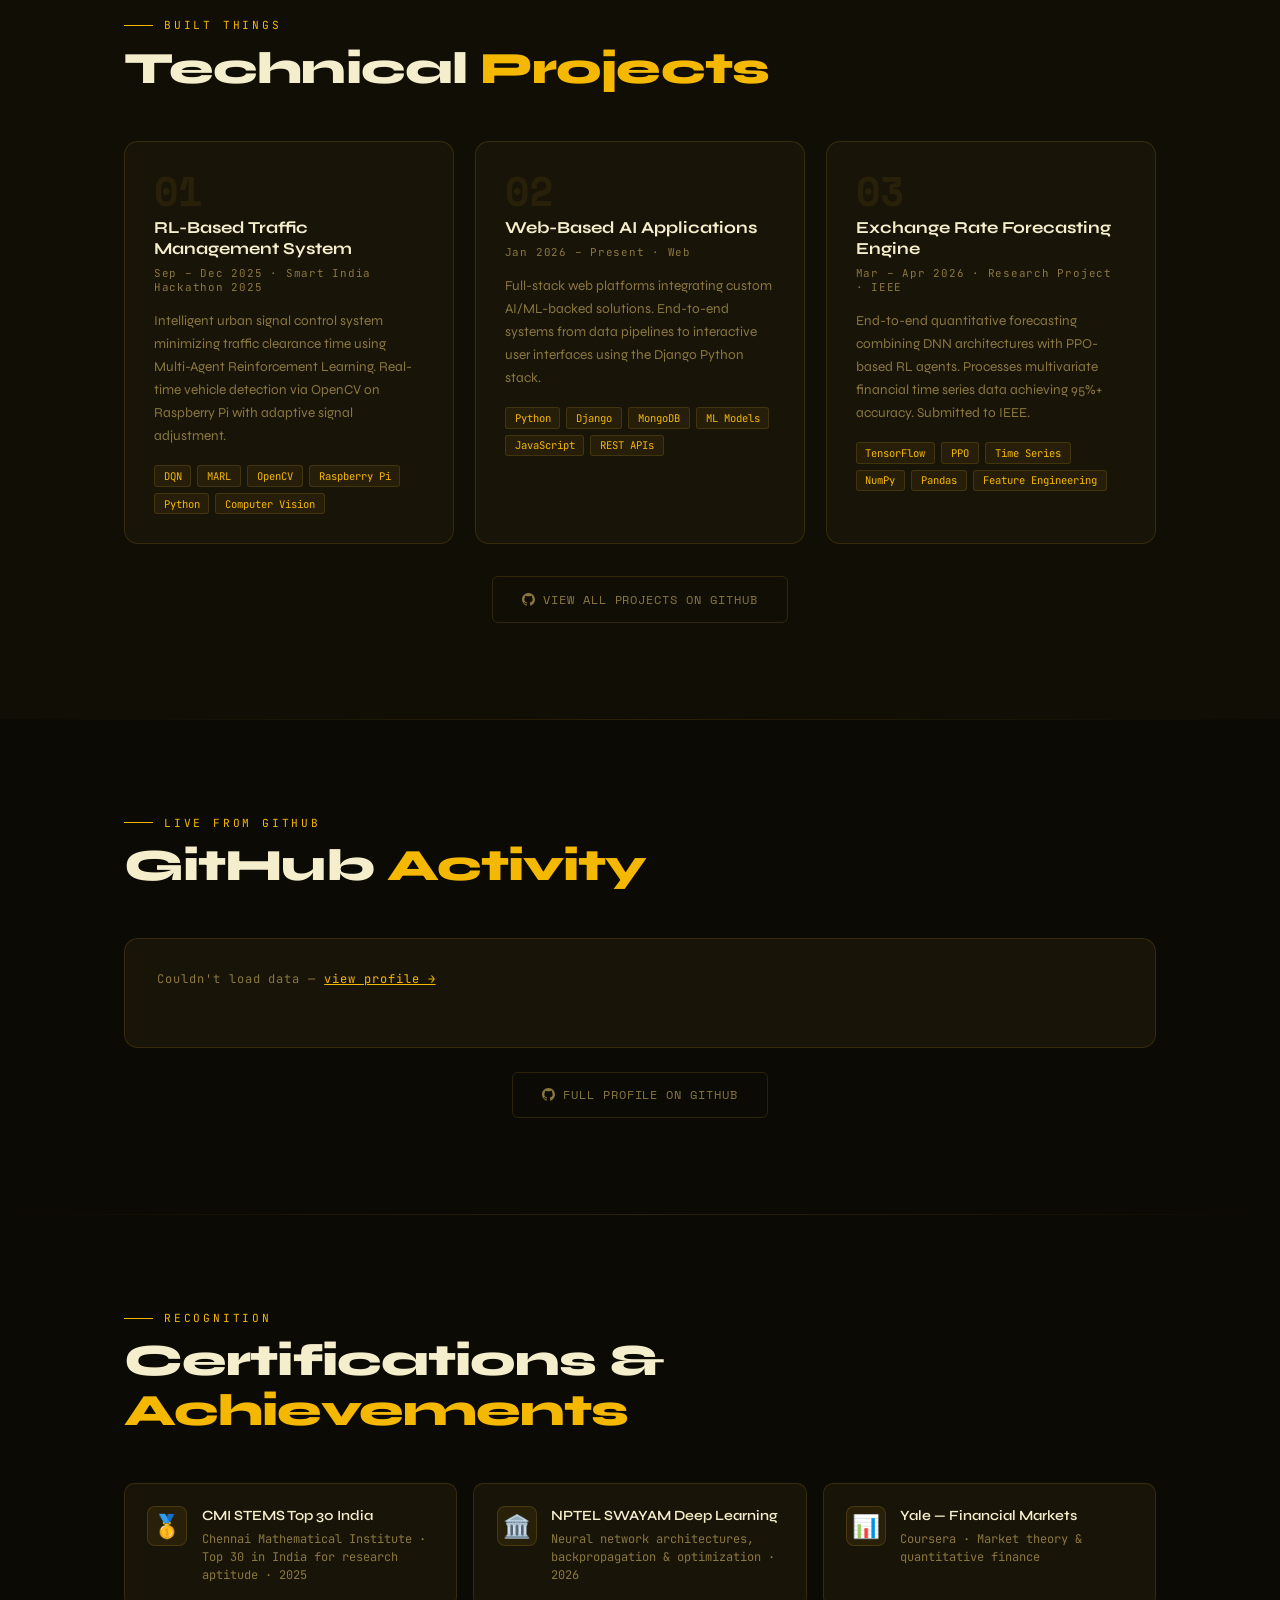
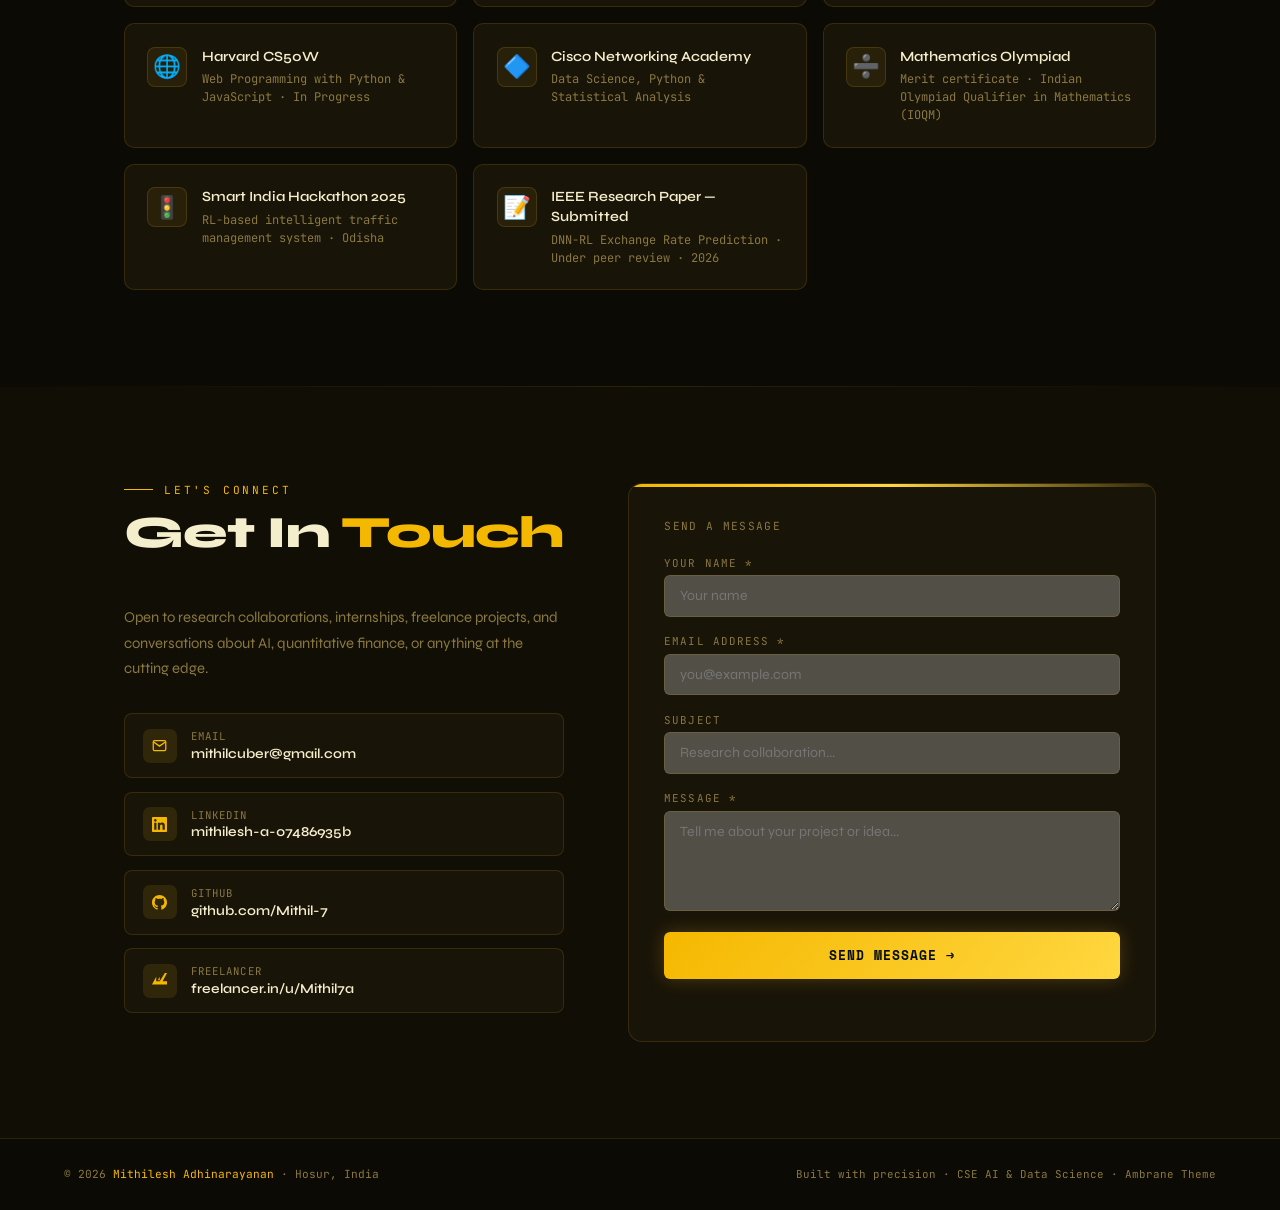
==== commit ab3e6fdf: "Update index.html" ====
--- a/index.html
+++ b/index.html
@@ -52,7 +52,7 @@
 .hero-tag::before{content:'';width:2rem;height:1px;background:var(--accent);display:block;}
 .hero-name{font-size:clamp(3rem,7vw,6.2rem);font-weight:800;line-height:0.95;letter-spacing:-0.02em;margin-bottom:0.6rem;opacity:0;animation:fadeUp 0.8s 0.4s forwards;}
 .hero-name .line1{display:block;color:var(--text);}
-.hero-name .line2{display:block;background:linear-gradient(130deg,var(--accent),var(--accent2));-webkit-background-clip:text;-webkit-text-fill-color:transparent;background-clip:text;font-size:clamp(2rem,3vw,4rem);}
+.hero-name .line2{display:block;background:linear-gradient(130deg,var(--accent),var(--accent2));-webkit-background-clip:text;-webkit-text-fill-color:transparent;background-clip:text;font-size:clamp(2rem,3vw,4rem);padding-right: 0.05em;}
 .hero-role{font-family:'JetBrains Mono',monospace;font-size:0.82rem;color:var(--accent);letter-spacing:0.12em;margin-bottom:1.4rem;opacity:0;animation:fadeUp 0.8s 0.55s forwards;}
 .hero-subtitle{font-size:1rem;color:var(--muted);line-height:1.75;max-width:500px;margin-bottom:2.5rem;opacity:0;animation:fadeUp 0.8s 0.65s forwards;}
 .hero-subtitle strong{color:var(--text);}
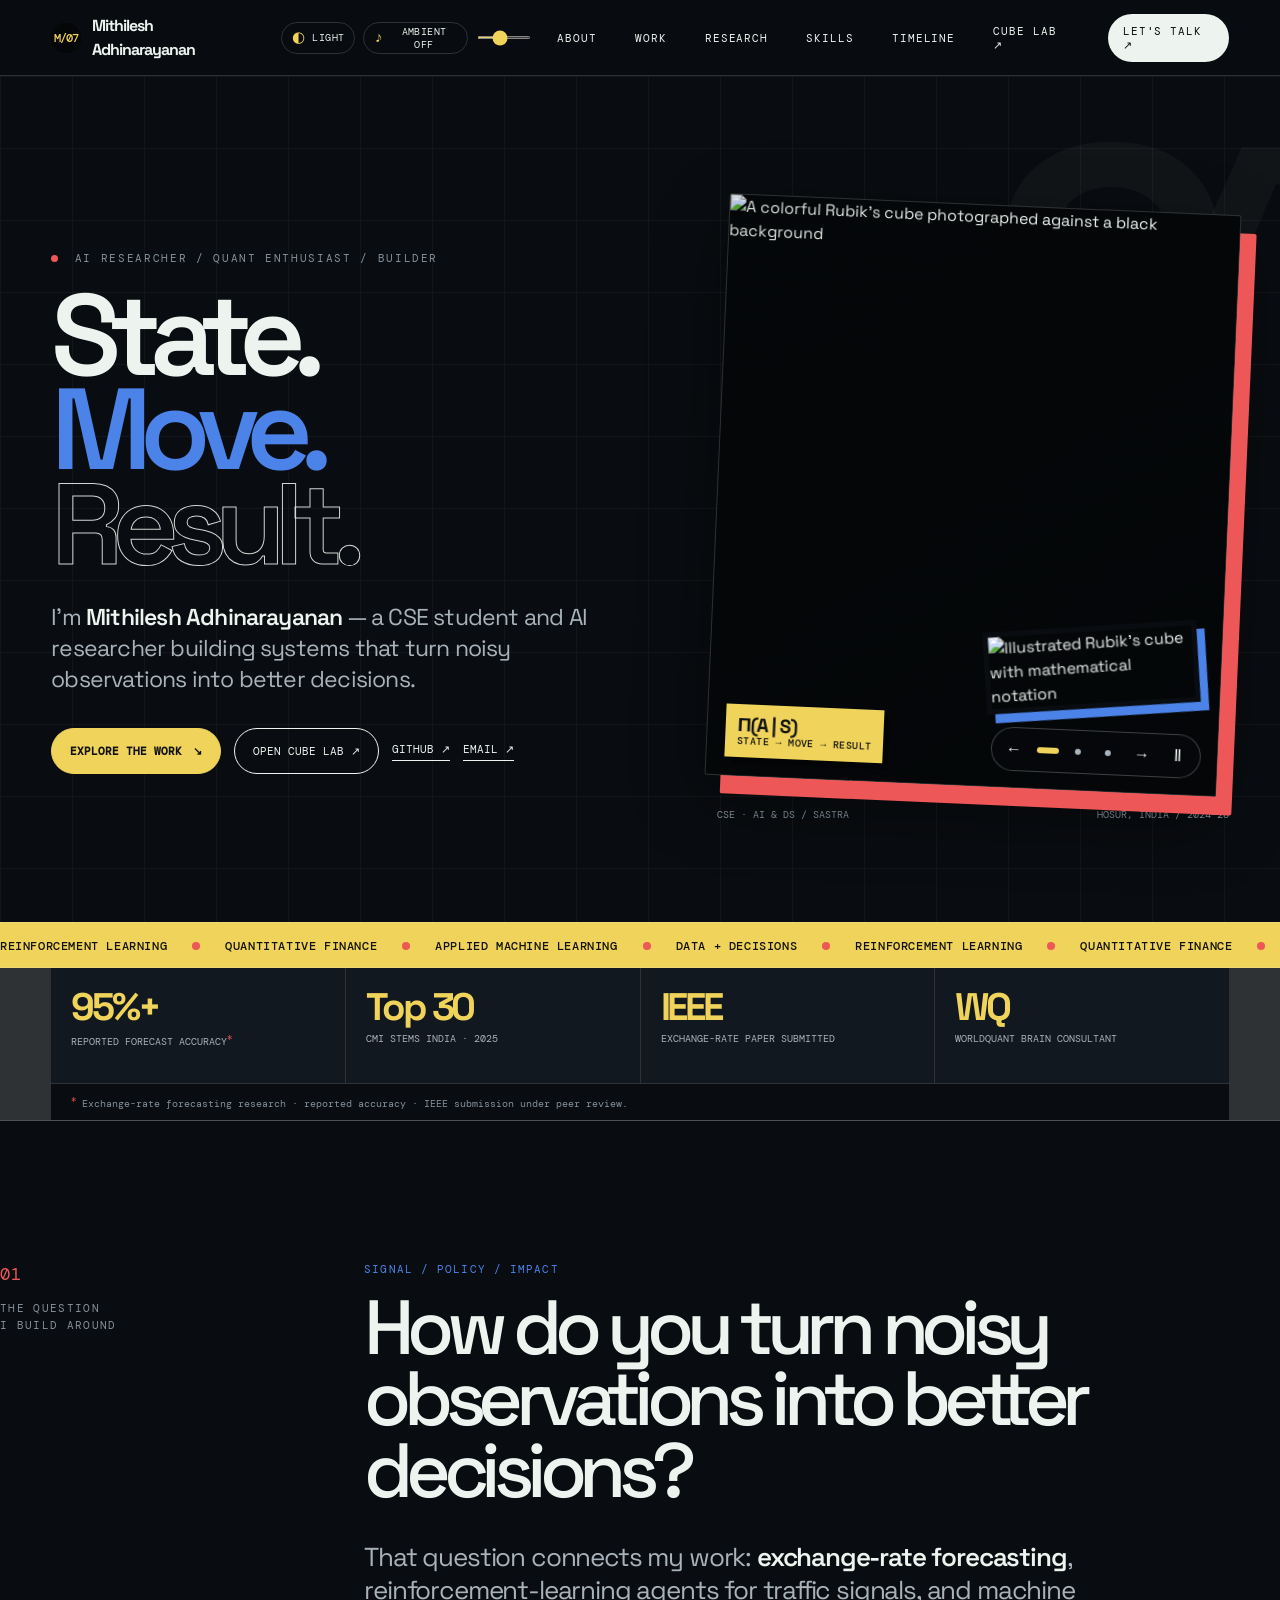
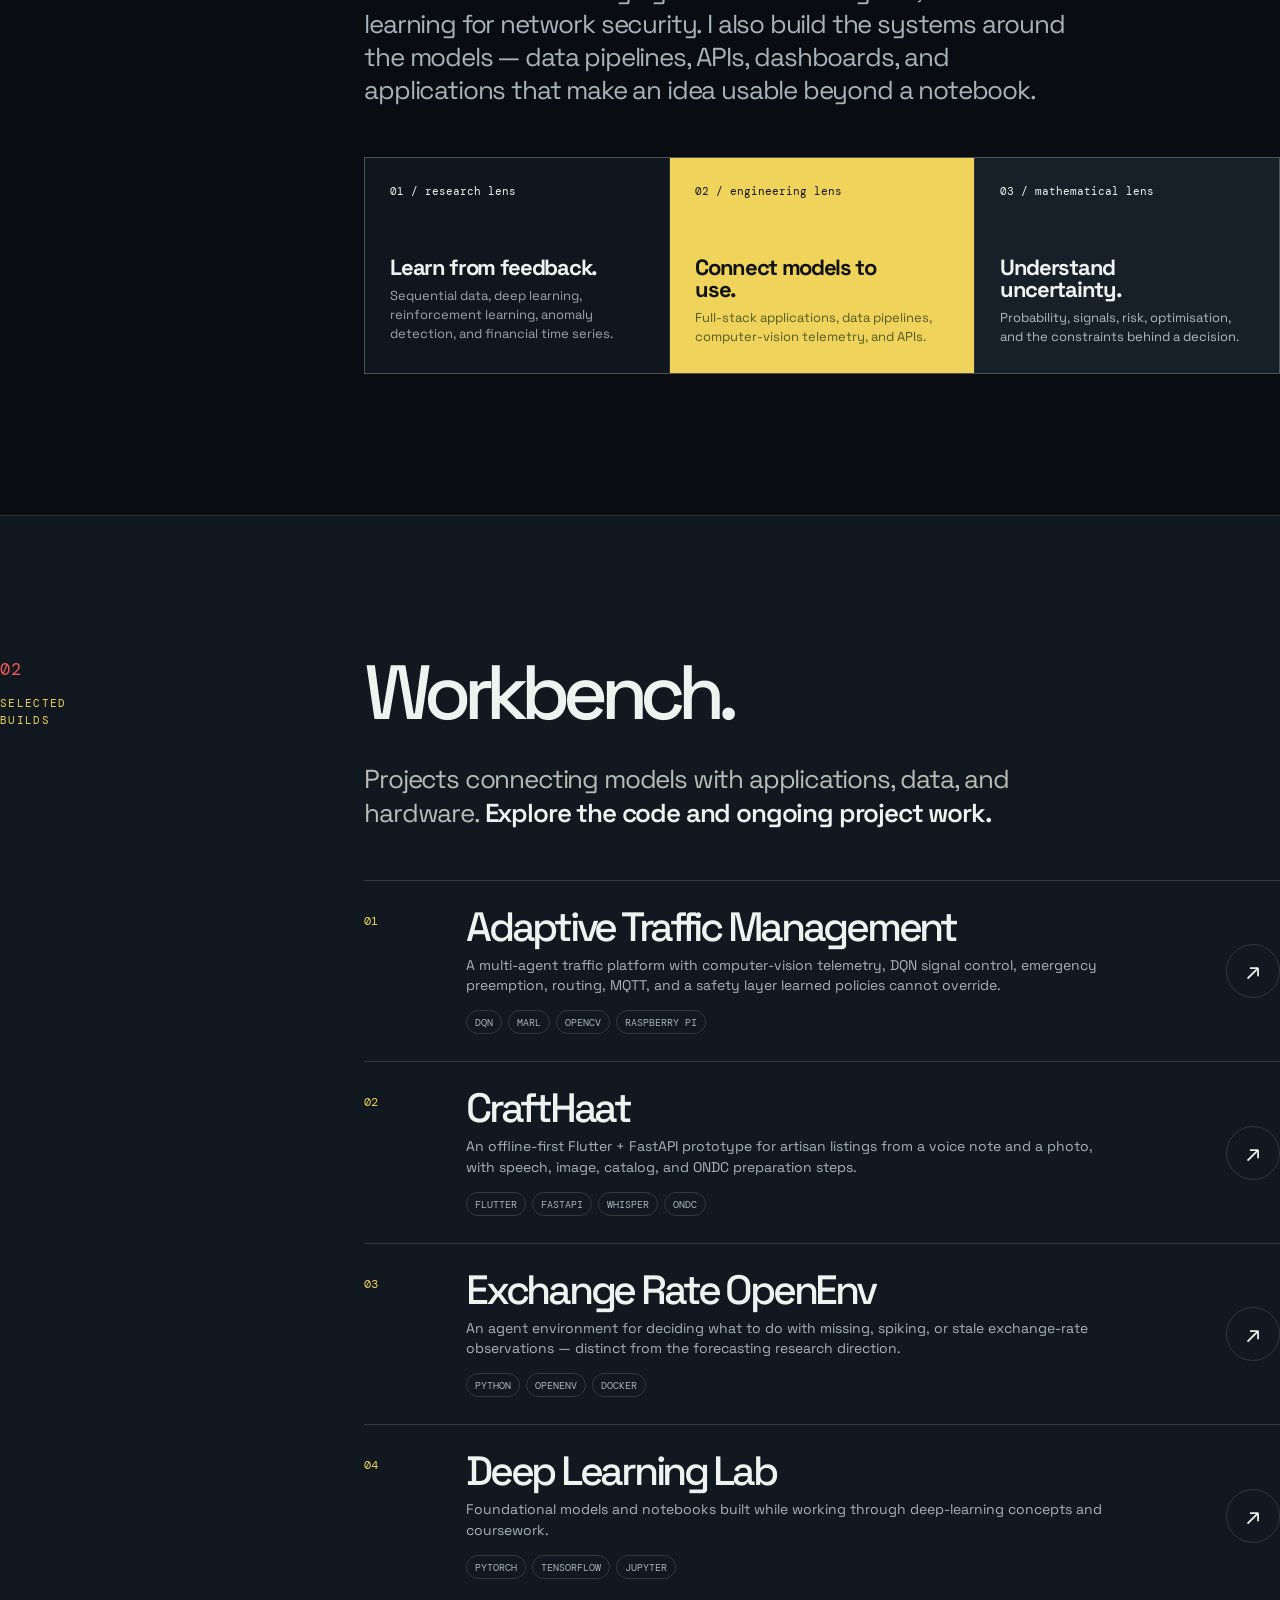
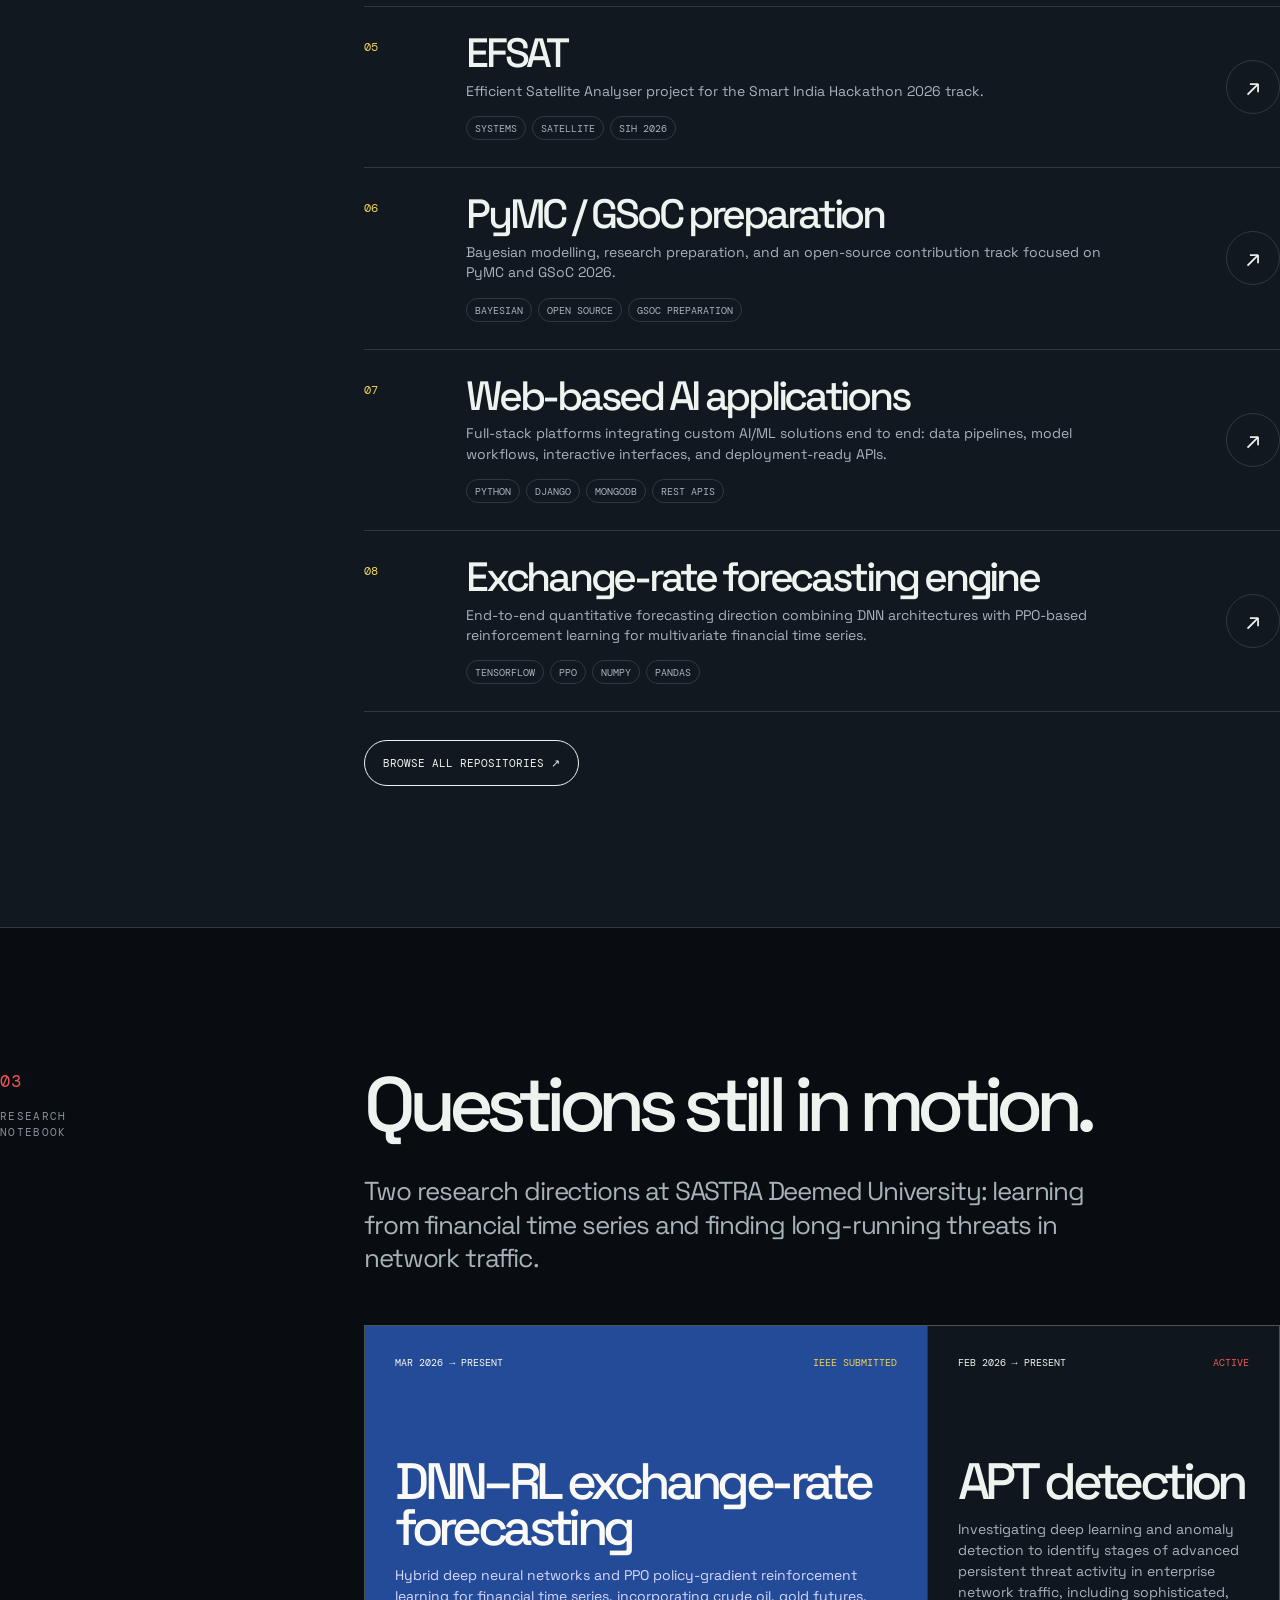
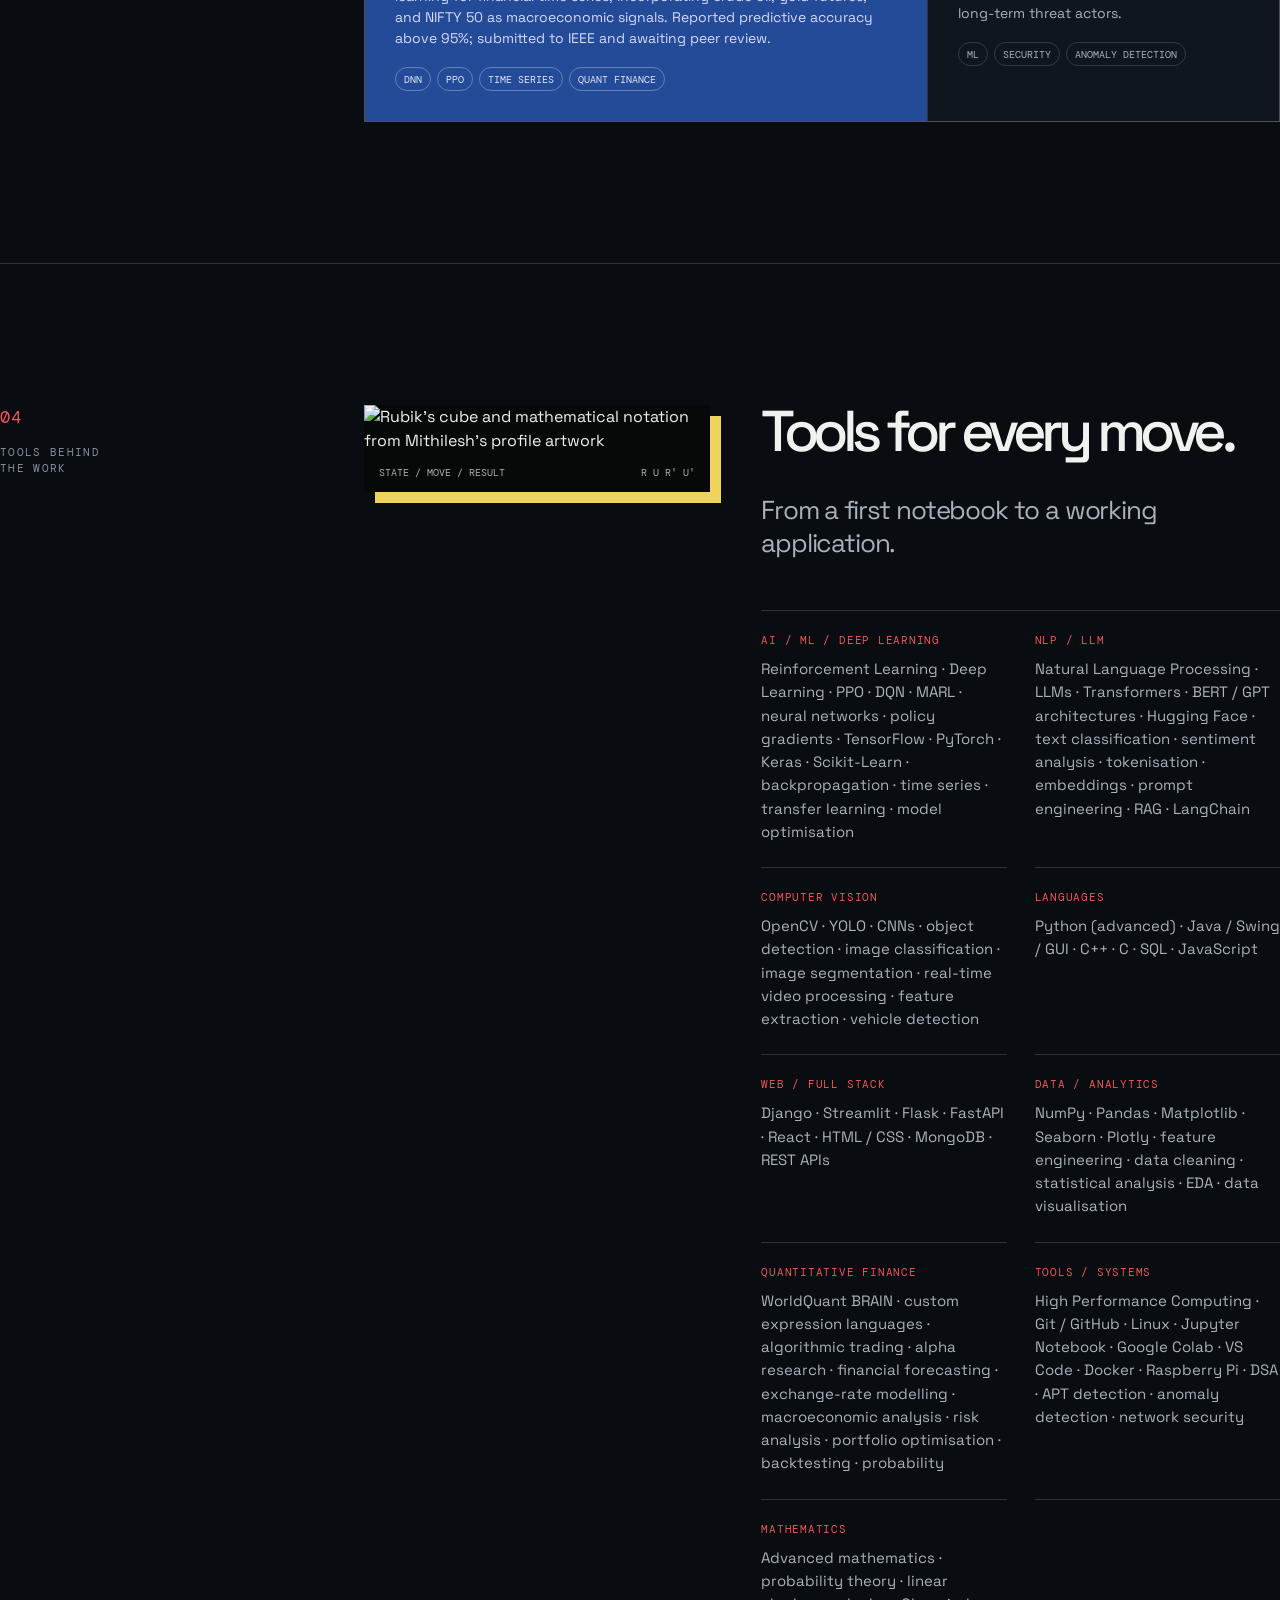
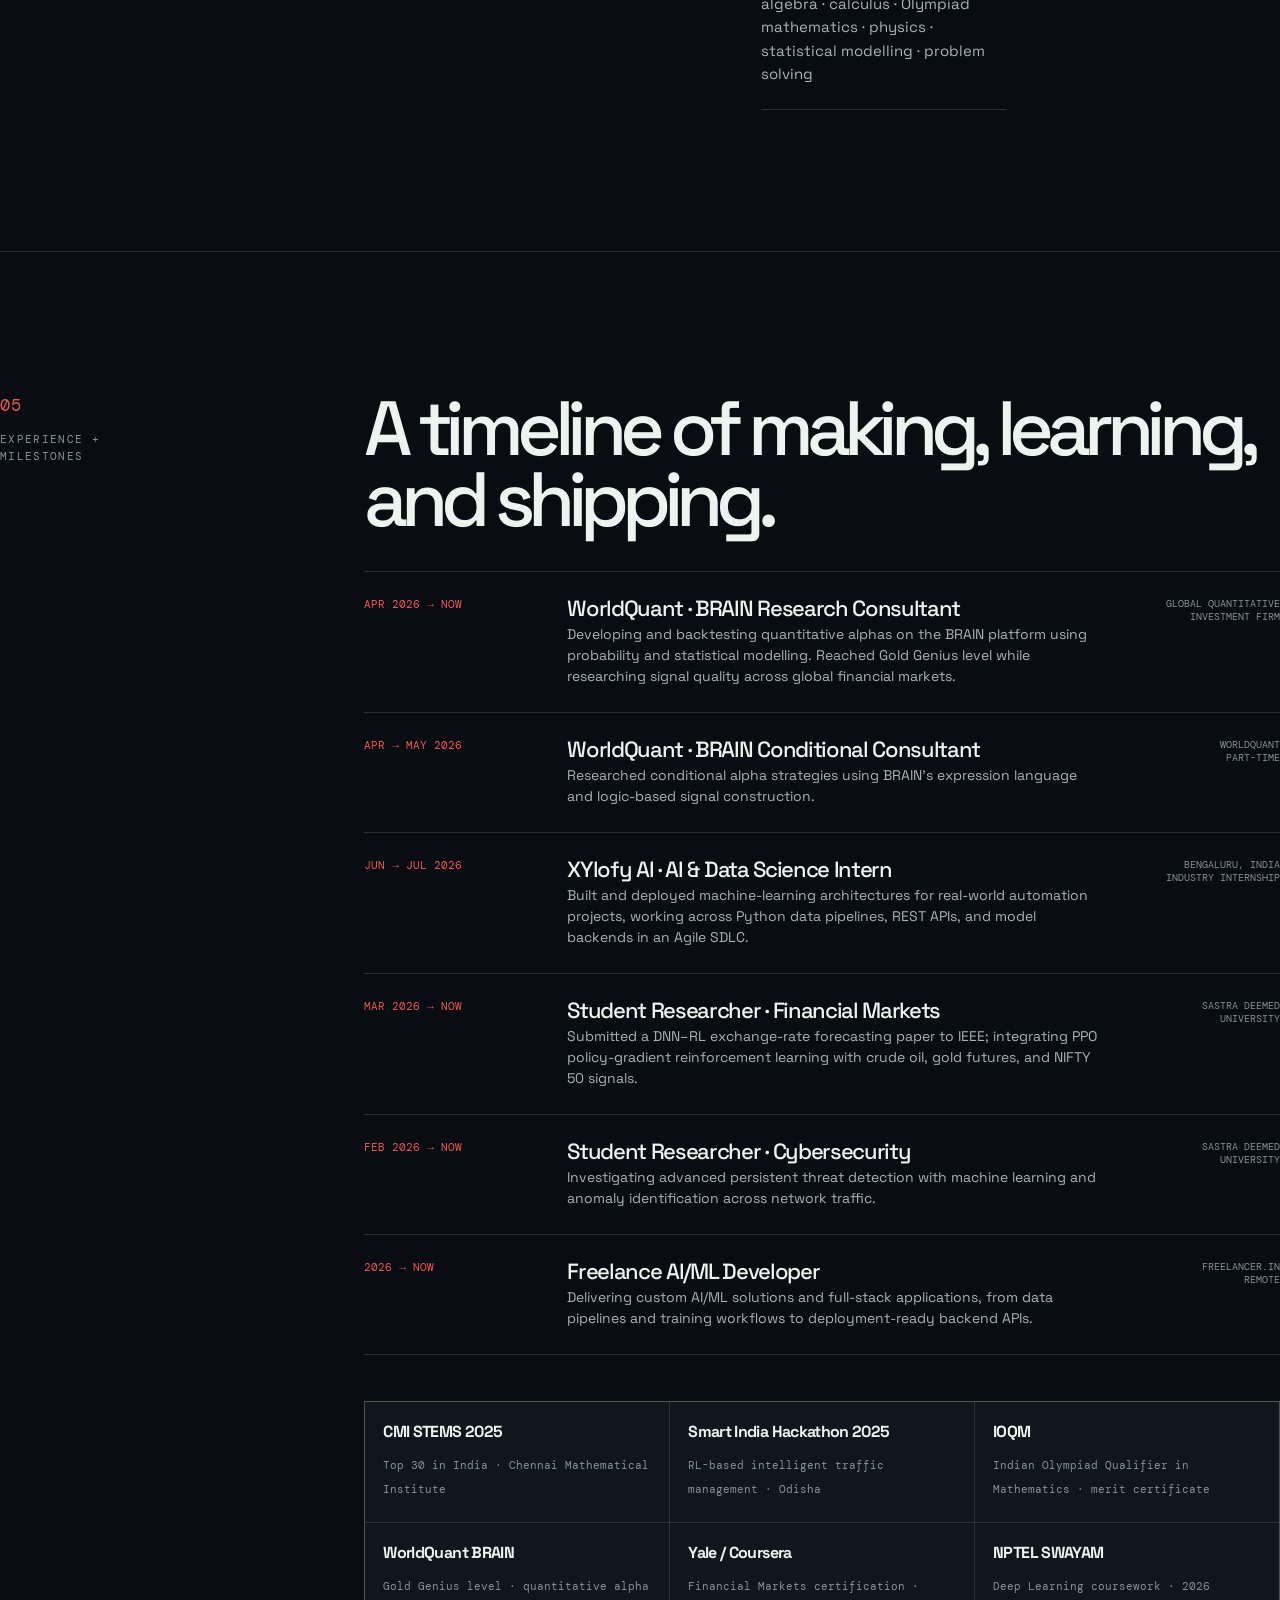
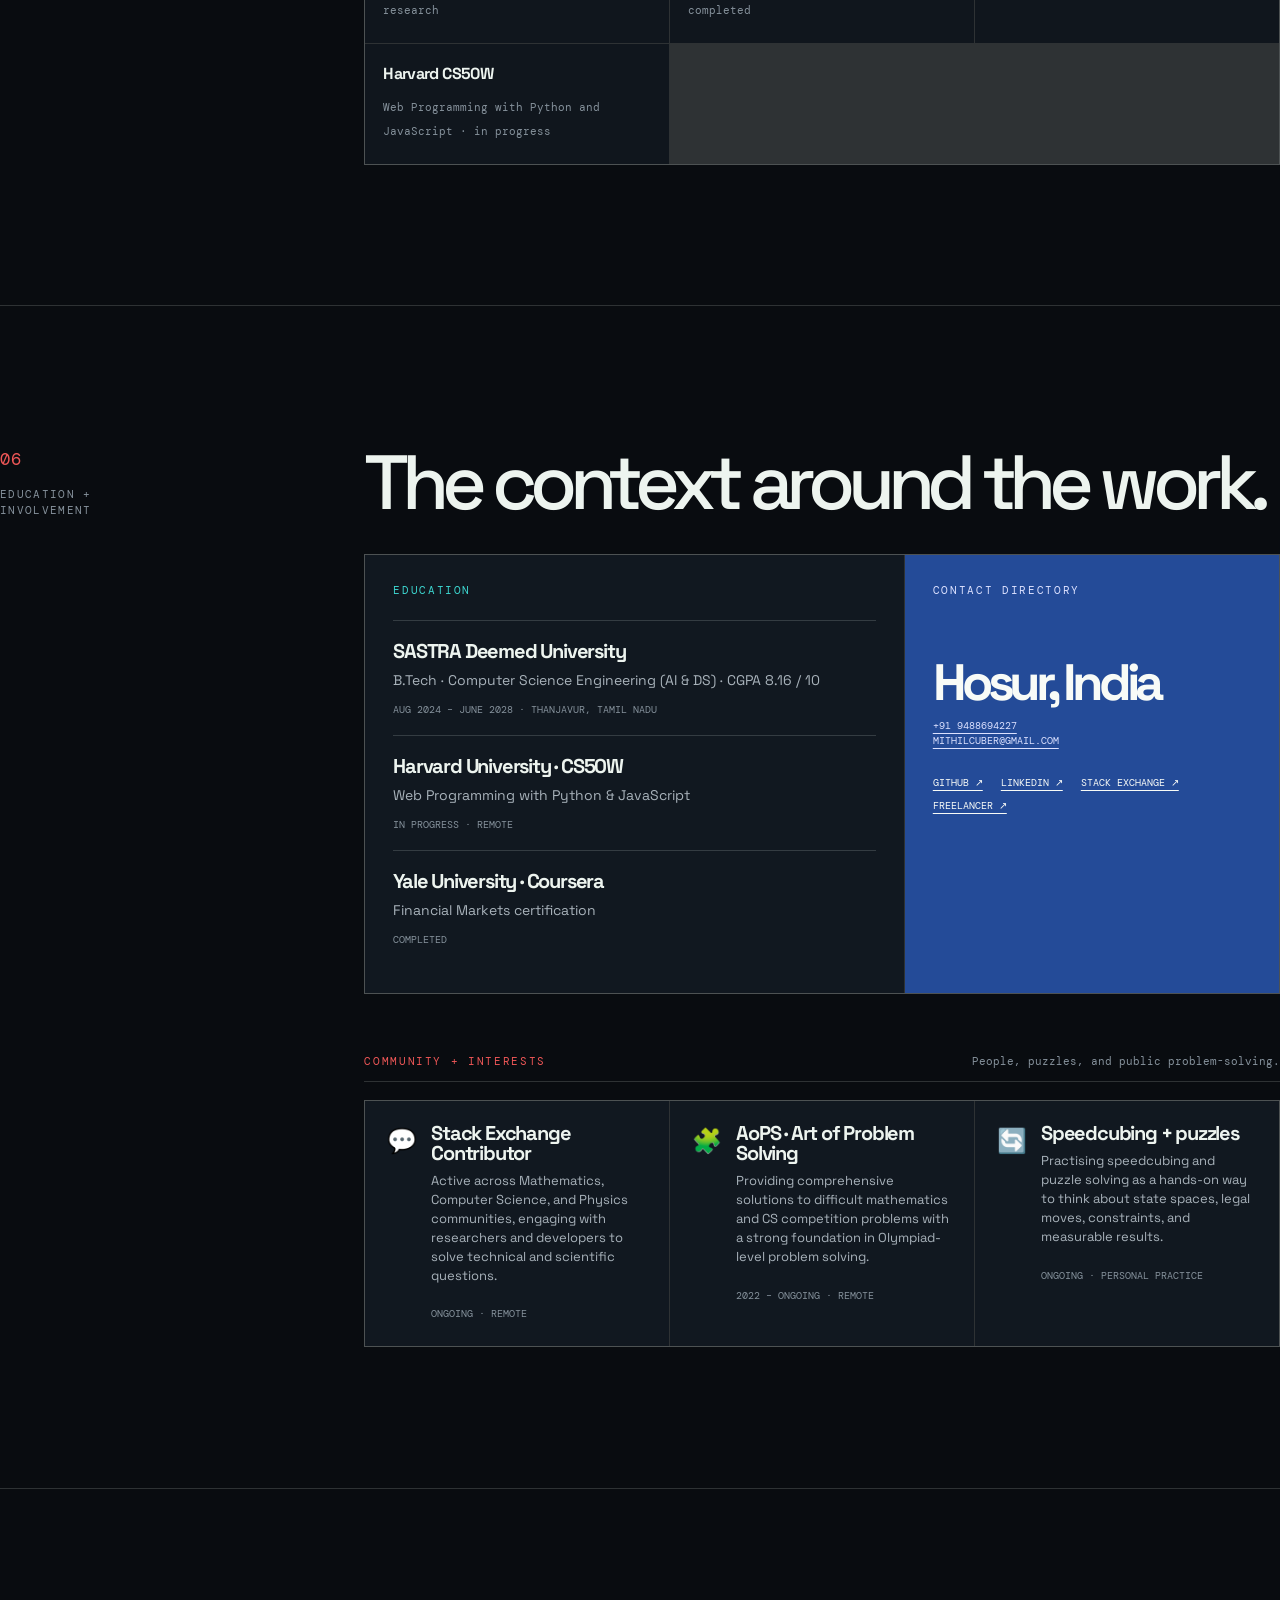
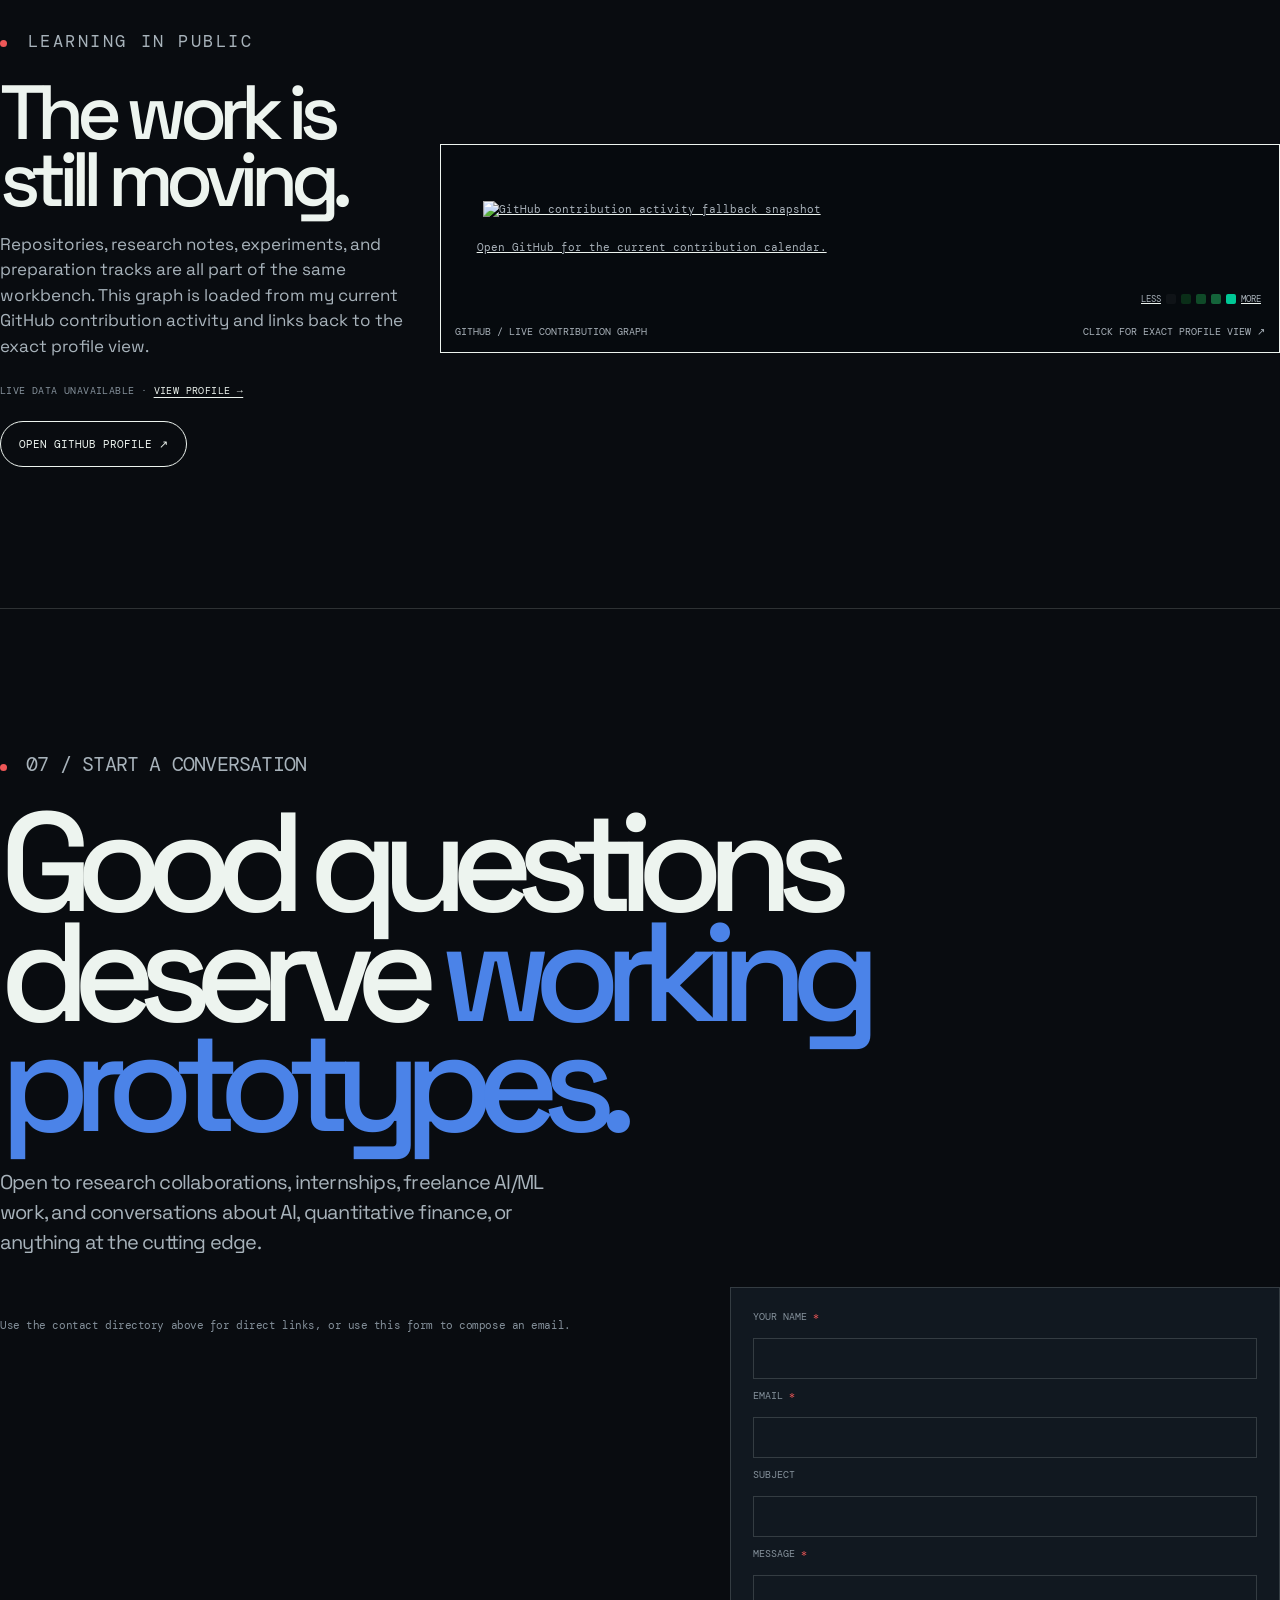
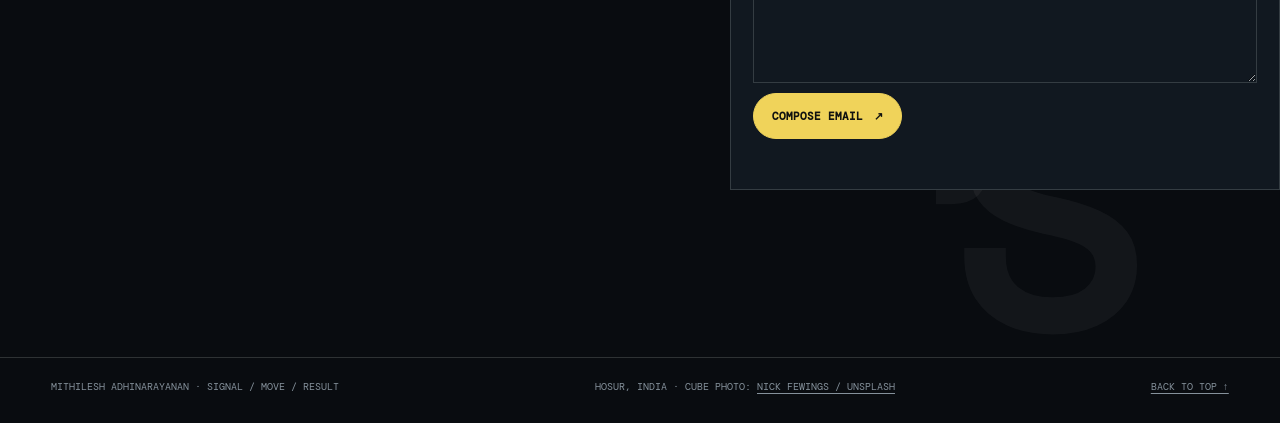
==== commit 5aa4bd49: "Add files via upload" ====
--- a/index.html
+++ b/index.html
@@ -1,603 +1,978 @@
-<!DOCTYPE html>
+<!doctype html>
 <html lang="en">
 <head>
-<meta charset="UTF-8">
-<meta name="viewport" content="width=device-width, initial-scale=1.0">
-<link rel="icon" href="data:image/svg+xml,<svg xmlns='http://www.w3.org/2000/svg' viewBox='0 0 32 32'><rect width='32' height='32' rx='8' fill='%23f5b800'/><text x='50%25' y='54%25' font-size='18' text-anchor='middle' dominant-baseline='middle' font-family='monospace' fill='%23081a0f'>M</text></svg>">
-<title>Mithilesh Adhinarayanan</title>
-<link rel="preconnect" href="https://fonts.googleapis.com">
-<link rel="preconnect" href="https://fonts.gstatic.com" crossorigin>
-<link href="https://fonts.googleapis.com/css2?family=Space+Mono:ital,wght@0,400;0,700;1,400&family=Syne:wght@400;500;600;700;800&family=JetBrains+Mono:wght@300;400;500&display=swap" rel="stylesheet">
-<style>
-
-:root {
-  --bg:     #0c0a04;
-  --bg2:    #110e05;
-  --panel:  #191408;
-  --border: rgba(255,200,40,0.13);
-  --accent: #f5b800;
-  --accent2:#ffd740;
-  --accent3:#fff5b2;
-  --warm:   #fff5b2;
-  --text:   #f5eecc;
-  --muted:  #8a7840;
-  --glow:   rgba(255,200,40,0.22);
-  --glow2:  rgba(255,215,64,0.18);
-}
-*{margin:0;padding:0;box-sizing:border-box;}
-html{scroll-behavior:smooth;}
-body{background:var(--bg);color:var(--text);font-family:'Syne',sans-serif;overflow-x:hidden;cursor:none;}
-
-.cursor-dot{position:fixed;top:0;left:0;z-index:9999;width:8px;height:8px;border-radius:50%;background:var(--accent);pointer-events:none;transform:translate(-50%,-50%);box-shadow:0 0 10px var(--accent),0 0 20px rgba(255,200,40,0.4);}
-.cursor-ring{position:fixed;top:0;left:0;z-index:9998;width:32px;height:32px;border-radius:50%;border:1.5px solid rgba(255,200,40,0.45);pointer-events:none;transform:translate(-50%,-50%);transition:width 0.18s,height 0.18s,border-color 0.18s;}
-body:has(a:hover) .cursor-ring,body:has(button:hover) .cursor-ring{width:46px;height:46px;border-color:var(--accent2);}
-
-#neural-canvas{position:fixed;top:0;left:0;width:100%;height:100%;z-index:0;opacity:0.35;}
-
-/* NAV */
-nav{position:fixed;top:0;left:0;right:0;z-index:100;display:flex;align-items:center;justify-content:space-between;padding:1rem 3.5rem;background:rgba(6,14,9,0.82);backdrop-filter:blur(18px);border-bottom:1px solid var(--border);}
-.nav-logo{font-family:'Space Mono',monospace;font-size:0.88rem;color:var(--accent);letter-spacing:0.18em;text-decoration:none;display:flex;align-items:center;gap:0.6rem;}
-.nav-logo-dot{width:7px;height:7px;border-radius:50%;background:var(--accent);box-shadow:0 0 8px var(--accent);animation:logoPulse 2.5s ease-in-out infinite;}
-@keyframes logoPulse{0%,100%{opacity:1;transform:scale(1);}50%{opacity:0.5;transform:scale(0.7);}}
-.nav-links{display:flex;gap:2.2rem;list-style:none;}
-.nav-links a{font-size:0.73rem;letter-spacing:0.1em;text-transform:uppercase;color:var(--muted);text-decoration:none;transition:color 0.2s;font-family:'JetBrains Mono',monospace;}
-.nav-links a:hover{color:var(--accent);}
-
-section{position:relative;z-index:1;}
-
-/* HERO */
-#hero{min-height:100vh;display:grid;grid-template-columns:1fr auto;align-items:center;padding:7rem 4rem 4rem;gap:4rem;position:relative;}
-.hero-left{max-width:640px;}
-.hero-tag{font-family:'JetBrains Mono',monospace;font-size:0.72rem;letter-spacing:0.22em;color:var(--accent);text-transform:uppercase;margin-bottom:1.4rem;display:flex;align-items:center;gap:0.8rem;opacity:0;animation:fadeUp 0.8s 0.2s forwards;}
-.hero-tag::before{content:'';width:2rem;height:1px;background:var(--accent);display:block;}
-.hero-name{font-size:clamp(3rem,7vw,6.2rem);font-weight:800;line-height:0.95;letter-spacing:-0.02em;margin-bottom:0.6rem;opacity:0;animation:fadeUp 0.8s 0.4s forwards;}
-.hero-name .line1{display:block;color:var(--text);}
-.hero-name .line2{display:block;background:linear-gradient(130deg,var(--accent),var(--accent2));-webkit-background-clip:text;-webkit-text-fill-color:transparent;background-clip:text;font-size:clamp(2rem,3vw,4rem);padding-right: 0.05em;}
-.hero-role{font-family:'JetBrains Mono',monospace;font-size:0.82rem;color:var(--accent);letter-spacing:0.12em;margin-bottom:1.4rem;opacity:0;animation:fadeUp 0.8s 0.55s forwards;}
-.hero-subtitle{font-size:1rem;color:var(--muted);line-height:1.75;max-width:500px;margin-bottom:2.5rem;opacity:0;animation:fadeUp 0.8s 0.65s forwards;}
-.hero-subtitle strong{color:var(--text);}
-.hero-btns{display:flex;gap:0.8rem;flex-wrap:wrap;opacity:0;animation:fadeUp 0.8s 0.8s forwards;}
-
-/* PHOTO FRAME */
-.hero-photo-wrap{opacity:0;animation:fadeLeft 0.9s 0.9s forwards;position:relative;flex-shrink:0;}
-.hero-photo-ring{width:290px;height:350px;border-radius:24px 24px 80px 24px;background:linear-gradient(145deg,var(--accent),var(--accent2),rgba(255,200,40,0.1));padding:3px;position:relative;}
-.hero-photo-ring::before{content:'';position:absolute;inset:-8px;border-radius:28px 28px 84px 28px;border:1px solid rgba(255,200,40,0.2);animation:ringRotate 8s linear infinite;}
-@keyframes ringRotate{0%{transform:rotate(0deg);}100%{transform:rotate(360deg);}}
-.hero-photo-inner{width:100%;height:100%;border-radius:22px 22px 78px 22px;background:var(--panel);overflow:hidden;display:flex;align-items:center;justify-content:center;position:relative;}
-.hero-photo-inner img{width:100%;height:100%;object-fit:cover;object-position:top center;filter:contrast(1.05) saturate(0.9);}
-.hero-photo-placeholder{display:flex;flex-direction:column;align-items:center;justify-content:center;gap:0.8rem;color:var(--muted);}
-.hero-photo-placeholder svg{width:64px;height:64px;opacity:0.4;}
-.hero-photo-placeholder span{font-family:'JetBrains Mono',monospace;font-size:0.65rem;letter-spacing:0.1em;color:var(--muted);text-align:center;line-height:1.5;}
-.hero-photo-badge{position:absolute;bottom:-12px;right:-12px;background:linear-gradient(135deg,var(--accent),var(--accent2));border-radius:12px;padding:0.6rem 1rem;font-family:'Space Mono',monospace;font-size:0.7rem;font-weight:700;color:#081a0f;letter-spacing:0.05em;box-shadow:0 4px 20px var(--glow);}
-.hero-corner-tag{position:absolute;top:-40px;left:-10px;background:var(--panel);border:1px solid var(--border);border-radius:8px;padding:0.4rem 0.7rem;font-family:'JetBrains Mono',monospace;font-size:0.62rem;color:var(--accent);letter-spacing:0.08em;}
-
-.hero-stats-row{display:flex;gap:1.5rem;margin-top:2rem;opacity:0;animation:fadeUp 0.8s 1.1s forwards;}
-.mini-stat{text-align:center;padding:0.8rem 1.2rem;background:var(--panel);border:1px solid var(--border);border-radius:10px;border-bottom:2px solid var(--accent);}
-.mini-stat-num{font-family:'Space Mono',monospace;font-size:1.4rem;font-weight:700;color:var(--accent);line-height:1;}
-.mini-stat-lbl{font-size:0.65rem;color:var(--muted);text-transform:uppercase;letter-spacing:0.1em;margin-top:0.2rem;font-family:'JetBrains Mono',monospace;}
-
-.scroll-indicator{position:absolute;bottom:2rem;left:50%;transform:translateX(-50%);display:flex;flex-direction:column;align-items:center;gap:0.4rem;opacity:0;animation:fadeUp 1s 1.5s forwards;}
-.scroll-indicator span{font-family:'JetBrains Mono',monospace;font-size:0.6rem;letter-spacing:0.2em;color:var(--muted);text-transform:uppercase;}
-.scroll-line{width:1px;height:36px;background:linear-gradient(to bottom,var(--accent),transparent);animation:sp 2s infinite;}
-
-/* BUTTONS */
-.btn-primary{display:inline-flex;align-items:center;gap:0.5rem;padding:0.8rem 1.8rem;background:linear-gradient(130deg,var(--accent),var(--accent2));color:#060e09;font-family:'Space Mono',monospace;font-size:0.78rem;font-weight:700;letter-spacing:0.08em;text-transform:uppercase;text-decoration:none;border-radius:6px;transition:transform 0.2s,box-shadow 0.2s;box-shadow:0 0 20px var(--glow);}
-.btn-primary:hover{transform:translateY(-2px);box-shadow:0 0 36px var(--glow);}
-.btn-ghost{display:inline-flex;align-items:center;gap:0.5rem;padding:0.8rem 1.8rem;border:1px solid var(--border);color:var(--muted);font-family:'Space Mono',monospace;font-size:0.78rem;letter-spacing:0.08em;text-transform:uppercase;text-decoration:none;border-radius:6px;transition:border-color 0.2s,color 0.2s,background 0.2s;background:transparent;cursor:pointer;}
-.btn-ghost:hover{border-color:var(--accent);color:var(--accent);background:rgba(0,200,120,0.05);}
-
-/* SECTIONS */
-.section-wrap{padding:6rem 4rem;max-width:1160px;margin:0 auto;}
-.section-tag{font-family:'JetBrains Mono',monospace;font-size:0.7rem;letter-spacing:0.25em;color:var(--accent);text-transform:uppercase;margin-bottom:0.7rem;display:flex;align-items:center;gap:0.7rem;}
-.section-tag::before{content:'';width:1.8rem;height:1px;background:var(--accent);}
-.section-title{font-size:clamp(1.8rem,3.5vw,2.8rem);font-weight:800;letter-spacing:-0.02em;line-height:1.1;margin-bottom:3rem;color:var(--text);}
-.section-title .accent{color:var(--accent);}
-.section-divider{width:100%;height:1px;background:linear-gradient(90deg,transparent,var(--border),transparent);position:relative;z-index:1;}
-
-/* ABOUT */
-#about .inner{display:grid;grid-template-columns:1fr 1fr;gap:4rem;align-items:start;}
-.about-text p{color:var(--muted);line-height:1.8;margin-bottom:1.1rem;font-size:0.97rem;}
-.about-text p strong{color:var(--text);}
-.about-links{display:flex;flex-wrap:wrap;gap:0.6rem;margin-top:1.8rem;}
-.link-chip{display:inline-flex;align-items:center;gap:0.4rem;padding:0.45rem 0.9rem;background:var(--panel);border:1px solid var(--border);border-radius:100px;font-family:'JetBrains Mono',monospace;font-size:0.7rem;color:var(--muted);text-decoration:none;transition:border-color 0.2s,color 0.2s;}
-.link-chip:hover{border-color:var(--accent);color:var(--accent);}
-.link-chip svg{width:12px;height:12px;flex-shrink:0;}
-.about-card{background:var(--panel);border:1px solid var(--border);border-radius:14px;padding:1.8rem;position:relative;overflow:hidden;}
-.about-card::before{content:'';position:absolute;top:0;left:0;right:0;height:3px;background:linear-gradient(90deg,var(--accent),var(--accent2),rgba(255,200,40,0.2));}
-.about-card-header{font-family:'JetBrains Mono',monospace;font-size:0.68rem;color:var(--muted);letter-spacing:0.1em;margin-bottom:1.4rem;text-transform:uppercase;}
-.edu-item{padding:0.9rem 0;border-bottom:1px solid var(--border);}
-.edu-item:last-child{border-bottom:none;padding-bottom:0;}
-.edu-school{font-size:0.92rem;font-weight:700;color:var(--text);margin-bottom:0.25rem;}
-.edu-degree{font-size:0.79rem;color:var(--muted);margin-bottom:0.2rem;font-family:'JetBrains Mono',monospace;}
-.edu-year{font-size:0.7rem;color:var(--accent3);font-family:'JetBrains Mono',monospace;}
-
-/* SKILLS */
-#skills{background:var(--bg2);}
-.skills-grid{display:grid;grid-template-columns:repeat(auto-fit,minmax(270px,1fr));gap:1.2rem;}
-.skill-category{background:var(--panel);border:1px solid var(--border);border-radius:12px;padding:1.6rem;transition:border-color 0.2s,transform 0.2s;position:relative;overflow:hidden;}
-.skill-category::after{content:'';position:absolute;bottom:0;left:0;width:100%;height:2px;background:linear-gradient(90deg,var(--accent),transparent);transform:scaleX(0);transform-origin:left;transition:transform 0.3s;}
-.skill-category:hover{border-color:rgba(255,200,40,0.3);transform:translateY(-3px);}
-.skill-category:hover::after{transform:scaleX(1);}
-.skill-cat-title{font-size:0.72rem;font-family:'JetBrains Mono',monospace;letter-spacing:0.18em;color:var(--accent);text-transform:uppercase;margin-bottom:1rem;display:flex;align-items:center;gap:0.5rem;}
-.skill-tags{display:flex;flex-wrap:wrap;gap:0.45rem;}
-.skill-tag{padding:0.3rem 0.75rem;background:rgba(255,200,40,0.06);border:1px solid rgba(255,200,40,0.14);border-radius:4px;font-size:0.76rem;color:var(--text);font-family:'JetBrains Mono',monospace;transition:background 0.2s,border-color 0.2s,color 0.2s;}
-.skill-tag:hover{background:rgba(255,200,40,0.12);border-color:var(--accent);color:var(--accent);}
-.skill-tag.highlight{background:rgba(255,215,64,0.1);border-color:rgba(255,215,64,0.3);color:var(--accent2);}
-
-/* RESEARCH */
-.research-grid{display:flex;flex-direction:column;gap:1.3rem;}
-.research-card{background:var(--panel);border:1px solid var(--border);border-radius:12px;padding:1.8rem;display:grid;grid-template-columns:auto 1fr;gap:0 1.8rem;align-items:start;transition:border-color 0.2s,transform 0.2s;position:relative;overflow:hidden;}
-.research-card::before{content:'';position:absolute;left:0;top:0;bottom:0;width:3px;background:linear-gradient(to bottom,var(--accent),var(--accent2));border-radius:3px 0 0 3px;}
-.research-card:hover{border-color:rgba(255,200,40,0.3);transform:translateX(4px);}
-.research-icon{width:46px;height:46px;border-radius:10px;background:rgba(255,200,40,0.1);border:1px solid rgba(255,200,40,0.2);display:flex;align-items:center;justify-content:center;font-size:1.2rem;flex-shrink:0;}
-.research-title{font-size:1.05rem;font-weight:700;margin-bottom:0.5rem;}
-.research-tags{display:flex;flex-wrap:wrap;gap:0.45rem;}
-.r-tag{padding:0.22rem 0.6rem;background:rgba(255,200,40,0.1);border:1px solid rgba(255,200,40,0.25);border-radius:3px;font-size:0.7rem;color:var(--accent2);font-family:'JetBrains Mono',monospace;}
-.status-badge{display:inline-flex;align-items:center;gap:0.35rem;padding:0.22rem 0.65rem;background:rgba(255,200,40,0.08);border:1px solid rgba(255,200,40,0.2);border-radius:100px;font-size:0.65rem;color:var(--accent);font-family:'JetBrains Mono',monospace;margin-bottom:0.5rem;}
-.status-dot{width:5px;height:5px;border-radius:50%;background:var(--accent);animation:pulse 2s infinite;}
-@keyframes pulse{0%,100%{opacity:1;transform:scale(1);}50%{opacity:0.4;transform:scale(0.7);}}
-
-/* EXPERIENCE */
-.experience-timeline{display:flex;flex-direction:column;gap:0;position:relative;}
-.experience-timeline::before{content:'';position:absolute;left:23px;top:12px;bottom:12px;width:1px;background:linear-gradient(to bottom,var(--accent),var(--accent2),transparent);}
-.exp-card{display:grid;grid-template-columns:48px 1fr;gap:0 1.4rem;padding-bottom:2.2rem;position:relative;}
-.exp-card:last-child{padding-bottom:0;}
-.exp-dot-wrap{display:flex;flex-direction:column;align-items:center;padding-top:4px;position:relative;z-index:1;}
-.exp-dot{width:12px;height:12px;border-radius:50%;background:var(--accent);border:2px solid var(--bg2);box-shadow:0 0 8px var(--accent);flex-shrink:0;}
-.exp-body{background:var(--panel);border:1px solid var(--border);border-radius:10px;padding:1.4rem 1.7rem;transition:border-color 0.2s,transform 0.2s;}
-.exp-body:hover{border-color:rgba(255,200,40,0.3);transform:translateX(4px);}
-.exp-role{font-size:0.97rem;font-weight:700;color:var(--text);margin-bottom:0.18rem;}
-.exp-company{font-family:'JetBrains Mono',monospace;font-size:0.76rem;color:var(--accent);letter-spacing:0.07em;margin-bottom:0.18rem;}
-.exp-period{font-family:'JetBrains Mono',monospace;font-size:0.66rem;color:var(--muted);letter-spacing:0.05em;margin-bottom:0.85rem;}
-.exp-bullets{list-style:none;display:flex;flex-direction:column;gap:0.4rem;}
-.exp-bullets li{font-size:0.84rem;color:var(--muted);line-height:1.6;display:flex;align-items:flex-start;gap:0.55rem;}
-.exp-bullets li::before{content:'▹';color:var(--accent);flex-shrink:0;margin-top:0.04rem;}
-.exp-tags{display:flex;flex-wrap:wrap;gap:0.38rem;margin-top:0.9rem;}
-.exp-tag{padding:0.18rem 0.55rem;background:rgba(255,200,40,0.06);border:1px solid rgba(255,200,40,0.13);border-radius:3px;font-size:0.66rem;color:var(--accent);font-family:'JetBrains Mono',monospace;}
-
-#projects{background:var(--bg2);}
-.projects-grid{display:grid;grid-template-columns:repeat(auto-fit,minmax(320px,1fr));gap:1.3rem;}
-.project-card{background:var(--panel);border:1px solid var(--border);border-radius:14px;padding:1.8rem;transition:border-color 0.2s,transform 0.2s,box-shadow 0.2s;position:relative;overflow:hidden;}
-.project-card:hover{border-color:rgba(255,200,40,0.3);transform:translateY(-4px);box-shadow:0 20px 50px rgba(0,0,0,0.4),0 0 30px var(--glow);}
-.project-number{font-family:'Space Mono',monospace;font-size:2.5rem;font-weight:700;color:rgba(255,200,40,0.07);line-height:1;margin-bottom:0.4rem;}
-.project-title{font-size:1.05rem;font-weight:700;color:var(--text);margin-bottom:0.45rem;}
-.project-period{font-family:'JetBrains Mono',monospace;font-size:0.68rem;color:var(--muted);letter-spacing:0.07em;margin-bottom:0.9rem;}
-.project-desc{font-size:0.85rem;color:var(--muted);line-height:1.7;margin-bottom:1.1rem;}
-.project-stack{display:flex;flex-wrap:wrap;gap:0.38rem;}
-.stack-tag{padding:0.18rem 0.55rem;background:rgba(255,200,40,0.06);border:1px solid rgba(255,200,40,0.13);border-radius:3px;font-size:0.66rem;color:var(--accent);font-family:'JetBrains Mono',monospace;}
-/* GITHUB */
-#github{background:var(--bg);}
-.github-grid{background:var(--panel);border:1px solid var(--border);border-radius:14px;padding:2rem;overflow:hidden;}
-.github-contrib-count{margin-bottom:1.2rem;display:flex;align-items:baseline;gap:0.8rem;flex-wrap:wrap;}
-.count-num{font-family:'Space Mono',monospace;font-size:2rem;font-weight:700;color:var(--accent);}
-.count-label{font-family:'JetBrains Mono',monospace;font-size:0.75rem;color:var(--muted);letter-spacing:0.08em;}
-.github-contrib-wrap{overflow-x:auto;padding-bottom:0.5rem;}
-.gh-calendar{display:flex;gap:3px;min-width:max-content;}
-.gh-week{display:flex;flex-direction:column;gap:3px;}
-.gh-day{width:12px;height:12px;border-radius:2px;background:rgba(255,255,255,0.04);}
-
-/* ACHIEVEMENTS */
-.achievements-grid{display:grid;grid-template-columns:repeat(auto-fit,minmax(250px,1fr));gap:1rem;}
-.achievement-card{background:var(--panel);border:1px solid var(--border);border-radius:10px;padding:1.4rem;display:flex;align-items:flex-start;gap:0.9rem;transition:border-color 0.2s,transform 0.2s;}
-.achievement-card:hover{border-color:rgba(255,200,40,0.3);transform:translateY(-2px);}
-.achievement-icon{font-size:1.4rem;flex-shrink:0;width:40px;height:40px;display:flex;align-items:center;justify-content:center;background:rgba(255,200,40,0.07);border-radius:8px;border:1px solid rgba(255,200,40,0.14);}
-.achievement-title{font-size:0.88rem;font-weight:600;color:var(--text);margin-bottom:0.25rem;line-height:1.4;}
-.achievement-desc{font-size:0.75rem;color:var(--muted);line-height:1.5;font-family:'JetBrains Mono',monospace;}
-
-/* CONTACT */
-#contact{background:var(--bg2);}
-.contact-inner{display:grid;grid-template-columns:1fr 1.2fr;gap:4rem;align-items:start;}
-.contact-left p{color:var(--muted);line-height:1.7;margin-bottom:2rem;font-size:0.93rem;}
-.contact-links{display:flex;flex-direction:column;gap:0.85rem;}
-.contact-link{display:flex;align-items:center;gap:0.9rem;padding:0.9rem 1.1rem;background:var(--panel);border:1px solid var(--border);border-radius:8px;text-decoration:none;transition:border-color 0.2s,transform 0.2s;color:var(--text);}
-.contact-link:hover{border-color:var(--accent);transform:translateX(4px);}
-.contact-link-icon{width:34px;height:34px;border-radius:7px;background:rgba(255,200,40,0.1);display:flex;align-items:center;justify-content:center;flex-shrink:0;color:var(--accent);}
-.contact-link-icon svg{width:15px;height:15px;}
-.contact-link-label{font-size:0.67rem;font-family:'JetBrains Mono',monospace;color:var(--muted);text-transform:uppercase;letter-spacing:0.1em;margin-bottom:0.12rem;}
-.contact-link-value{font-size:0.85rem;color:var(--text);font-weight:600;}
-.contact-right{background:var(--panel);border:1px solid var(--border);border-radius:14px;padding:2.2rem;position:relative;overflow:hidden;}
-.contact-right::before{content:'';position:absolute;top:0;left:0;right:0;height:3px;background:linear-gradient(90deg,var(--accent),var(--accent2),rgba(255,200,40,0.1));}
-.form-title{font-family:'JetBrains Mono',monospace;font-size:0.7rem;color:var(--muted);letter-spacing:0.12em;text-transform:uppercase;margin-bottom:1.4rem;}
-.form-group{margin-bottom:1.1rem;}
-.form-group label{display:block;font-family:'JetBrains Mono',monospace;font-size:0.68rem;color:var(--muted);text-transform:uppercase;letter-spacing:0.1em;margin-bottom:0.35rem;}
-.form-group input,.form-group textarea{width:100%;background:rgba(255,255,255,0.25);border:1px solid var(--border);border-radius:6px;padding:0.7rem 0.95rem;color:var(--text);font-family:'Syne',sans-serif;font-size:0.88rem;transition:border-color 0.2s,box-shadow 0.2s;outline:none;resize:vertical;}
-.form-group input:focus,.form-group textarea:focus{border-color:var(--accent);box-shadow:0 0 0 3px rgba(255,200,40,0.08);}
-.form-group textarea{min-height:100px;}
-.form-submit{width:100%;padding:0.85rem;background:linear-gradient(130deg,var(--accent),var(--accent2));border:none;border-radius:6px;color:#060e09;font-family:'Space Mono',monospace;font-size:0.8rem;font-weight:700;letter-spacing:0.08em;text-transform:uppercase;cursor:pointer;transition:opacity 0.2s,transform 0.2s,box-shadow 0.2s;box-shadow:0 0 18px var(--glow);}
-.form-submit:hover:not(:disabled){opacity:0.9;transform:translateY(-1px);box-shadow:0 0 30px var(--glow);}
-.form-submit:disabled{opacity:0.6;cursor:not-allowed;}
-#form-msg{margin-top:0.8rem;font-family:'JetBrains Mono',monospace;font-size:0.73rem;min-height:1.2em;text-align:center;}
-
-/* FOOTER */
-footer{border-top:1px solid var(--border);padding:1.8rem 4rem;display:flex;align-items:center;justify-content:space-between;position:relative;z-index:1;}
-.footer-left{font-family:'JetBrains Mono',monospace;font-size:0.7rem;color:var(--muted);}
-.footer-left span{color:var(--accent);}
-.footer-right{font-family:'JetBrains Mono',monospace;font-size:0.68rem;color:var(--muted);}
-
-@keyframes fadeUp{from{opacity:0;transform:translateY(22px);}to{opacity:1;transform:translateY(0);}}
-@keyframes fadeLeft{from{opacity:0;transform:translateX(22px);}to{opacity:1;transform:translateX(0);}}
-@keyframes sp{0%{opacity:1;}50%{opacity:0.3;}100%{opacity:1;}}
-.reveal{opacity:0;transform:translateY(28px);transition:opacity 0.7s ease,transform 0.7s ease;}
-.reveal.visible{opacity:1;transform:none;}
-
-@media(max-width:900px){
-  nav{padding:1rem 1.5rem;}
-  .nav-links{display:none;}
-  #hero{grid-template-columns:1fr;padding:6rem 1.5rem 3rem;}
-  .hero-photo-wrap{display:flex;justify-content:center;order:-1;}
-  .hero-photo-ring{width:200px;height:240px;}
-  .section-wrap{padding:4rem 1.5rem;}
-  #about .inner{grid-template-columns:1fr;}
-  .contact-inner{grid-template-columns:1fr;}
-  footer{flex-direction:column;gap:0.5rem;text-align:center;padding:1.5rem;}
-}
-</style>
+  <meta charset="utf-8">
+  <meta name="viewport" content="width=device-width, initial-scale=1">
+  <meta name="description" content="Mithilesh Adhinarayanan — AI researcher, quantitative finance enthusiast, and engineer building systems that turn noisy signals into better decisions.">
+  <meta name="theme-color" content="#090c10">
+  <title>Mithilesh Adhinarayanan — Signal / Move / Result</title>
+  <script>
+    (() => {
+      try { document.documentElement.dataset.theme = localStorage.getItem('mithil-theme') || 'dark'; }
+      catch (_) { document.documentElement.dataset.theme = 'dark'; }
+    })();
+  </script>
+  <link rel="preconnect" href="https://fonts.googleapis.com">
+  <link rel="preconnect" href="https://fonts.gstatic.com" crossorigin>
+  <link href="https://fonts.googleapis.com/css2?family=DM+Mono:wght@400;500&family=Space+Grotesk:wght@400;500;600;700&display=swap" rel="stylesheet">
+  <style>
+    :root {
+      --ink: #101210;
+      --paper: #f3f1eb;
+      --paper-deep: #e8e5dc;
+      --white: #faf9f5;
+      --muted: #6c6e68;
+      --line: rgba(16, 18, 16, .18);
+      --line-dark: rgba(243, 241, 235, .18);
+      --acid: #d7ff43;
+      --orange: #ff6a3d;
+      --blue: #626bff;
+      --max: 1440px;
+      --gutter: clamp(20px, 4vw, 72px);
+    }
+
+    * { box-sizing: border-box; }
+    html { scroll-behavior: smooth; scroll-padding-top: 100px; }
+    body {
+      margin: 0;
+      background: var(--paper);
+      color: var(--ink);
+      font-family: 'Space Grotesk', Arial, sans-serif;
+      font-size: 16px;
+      line-height: 1.5;
+      overflow-x: hidden;
+    }
+    body::selection { background: var(--acid); color: var(--ink); }
+    a { color: inherit; }
+    img { max-width: 100%; display: block; }
+    figure { margin: 0; min-width: 0; }
+    :focus-visible { outline: 2px solid var(--cyan, var(--blue)); outline-offset: 5px; }
+    button { font: inherit; }
+    .mono, .eyebrow, .index, .meta, .status, .side-note { font-family: 'DM Mono', Consolas, monospace; }
+    .mono { letter-spacing: -.04em; }
+    .page { max-width: var(--max); margin: 0 auto; }
+    .content { padding: 0 var(--gutter); }
+    .skip-link { position: fixed; top: 12px; left: 12px; z-index: 100; padding: 10px 14px; border-radius: 999px; background: var(--acid); color: #101210; font: 11px 'DM Mono', monospace; text-decoration: none; text-transform: uppercase; transform: translateY(-160%); transition: transform .2s ease; }
+    .skip-link:focus { transform: translateY(0); outline: 2px solid var(--ink); outline-offset: 3px; }
+    .grid-bg {
+      background-image: linear-gradient(to right, rgba(16,18,16,.055) 1px, transparent 1px), linear-gradient(to bottom, rgba(16,18,16,.055) 1px, transparent 1px);
+      background-size: 72px 72px;
+    }
+    .dark { background: var(--ink); color: var(--paper); }
+
+    .site-header {
+      position: sticky;
+      top: 0;
+      z-index: 20;
+      min-height: 76px;
+      display: flex;
+      align-items: center;
+      justify-content: space-between;
+      gap: 24px;
+      padding: 0 var(--gutter);
+      border-bottom: 1px solid var(--line);
+      background: rgba(243,241,235,.9);
+      backdrop-filter: blur(18px);
+    }
+    .scroll-progress { position: absolute; right: 0; bottom: -1px; left: 0; height: 2px; background: transparent; pointer-events: none; }
+    .scroll-progress span { display: block; width: 0; height: 100%; background: var(--acid); transform-origin: left center; transition: width .1s linear; }
+    .brand { display: inline-flex; align-items: center; gap: 11px; text-decoration: none; font-weight: 700; letter-spacing: -.06em; }
+    .brand-mark { display: grid; place-items: center; width: 30px; height: 30px; background: var(--ink); color: var(--acid); font: 500 12px/1 'DM Mono', monospace; border-radius: 50%; }
+    .nav { display: flex; align-items: center; gap: clamp(18px, 3vw, 42px); }
+    .nav a { position: relative; font: 11px 'DM Mono', monospace; text-decoration: none; text-transform: uppercase; letter-spacing: .08em; }
+    .nav a::after { content: ''; position: absolute; left: 0; bottom: -7px; width: 100%; height: 1px; background: var(--ink); transform: scaleX(0); transform-origin: right; transition: transform .3s ease; }
+    .nav a:hover::after, .nav a:focus-visible::after { transform: scaleX(1); transform-origin: left; }
+    .nav-cta { padding: 10px 15px; background: var(--ink); color: var(--paper); border-radius: 99px; }
+    .nav-cta::after { display: none; }
+    .menu-toggle { display: none; border: 0; background: transparent; cursor: pointer; font: 11px 'DM Mono', monospace; text-transform: uppercase; }
+
+    .hero { position: relative; min-height: 760px; display: grid; grid-template-columns: minmax(0, 1.07fr) minmax(380px, .93fr); align-items: center; gap: clamp(32px, 6vw, 100px); padding: clamp(76px, 10vw, 150px) var(--gutter) 100px; overflow: hidden; }
+    .hero::after { content: '01'; position: absolute; right: -20px; top: 74px; color: rgba(16,18,16,.06); font: 700 clamp(190px, 31vw, 480px)/.7 'Space Grotesk', sans-serif; letter-spacing: -.15em; pointer-events: none; }
+    .eyebrow { margin: 0 0 22px; color: var(--muted); font-size: 11px; line-height: 1.4; letter-spacing: .15em; text-transform: uppercase; }
+    .eyebrow .dot { display: inline-block; width: 7px; height: 7px; margin-right: 8px; border-radius: 50%; background: var(--orange); }
+    h1, h2, h3, p { margin-top: 0; }
+    h1 { position: relative; z-index: 1; max-width: 800px; margin-bottom: 30px; font-size: clamp(68px, 9vw, 146px); line-height: .82; letter-spacing: -.105em; font-weight: 600; }
+    h1 em { display: block; color: var(--blue); font-style: normal; }
+    h1 > span { display: block; }
+    h1 .outline { color: transparent; -webkit-text-stroke: 1px var(--ink); }
+    .hero-lede { position: relative; z-index: 1; max-width: 550px; margin-bottom: 34px; color: #51534e; font-size: clamp(18px, 2vw, 23px); line-height: 1.34; letter-spacing: -.035em; }
+    .hero-lede strong { color: var(--ink); font-weight: 600; }
+    .hero-actions { position: relative; z-index: 1; display: flex; flex-wrap: wrap; align-items: center; gap: 13px; }
+    .button { display: inline-flex; align-items: center; justify-content: center; gap: 11px; min-height: 46px; padding: 0 18px; border: 1px solid var(--ink); border-radius: 999px; font: 11px 'DM Mono', monospace; text-decoration: none; text-transform: uppercase; transition: transform .25s ease, background .25s ease, color .25s ease; }
+    .button:hover, .button:focus-visible { transform: translateY(-3px); background: var(--ink); color: var(--paper); }
+    .button.acid { border-color: var(--acid); background: var(--acid); }
+    .button.acid:hover, .button.acid:focus-visible { background: var(--ink); color: var(--acid); }
+    .text-link { font: 11px 'DM Mono', monospace; text-decoration: none; text-transform: uppercase; border-bottom: 1px solid var(--ink); padding-bottom: 4px; }
+    .hero-side { position: relative; z-index: 1; min-width: 0; }
+    .hero-image { position: relative; aspect-ratio: .88; overflow: hidden; background: #050605; border-radius: 2px; transform: rotate(2.5deg); box-shadow: 16px 18px 0 var(--orange); }
+    .image-stamp { position: absolute; left: 18px; bottom: 18px; padding: 11px 12px 10px; background: var(--acid); color: var(--ink); font: 500 10px/1.3 'DM Mono', monospace; text-transform: uppercase; letter-spacing: .04em; }
+    .image-stamp strong { display: block; font: 700 19px/1 'Space Grotesk', sans-serif; letter-spacing: -.06em; }
+    .hero-caption { display: flex; justify-content: space-between; gap: 18px; margin-top: 22px; color: var(--muted); font: 10px/1.4 'DM Mono', monospace; text-transform: uppercase; }
+    .hero-caption a { text-underline-offset: 3px; }
+    .floating-cube { position: absolute; right: -6%; bottom: -10%; width: 43%; min-width: 150px; border: 5px solid var(--paper); box-shadow: 8px 9px 0 var(--blue); transform: rotate(-6deg); }
+    .side-note { display: none; }
+
+    .marquee { overflow: hidden; padding: 15px 0 13px; border-block: 1px solid var(--line); background: var(--acid); color: var(--ink); }
+    .marquee-track { display: flex; width: max-content; animation: marquee 32s linear infinite; }
+    .marquee span { display: inline-flex; align-items: center; gap: 25px; padding-right: 25px; white-space: nowrap; font: 500 12px 'DM Mono', monospace; text-transform: uppercase; letter-spacing: .05em; }
+    .marquee i { display: inline-block; width: 8px; height: 8px; background: var(--orange); border-radius: 50%; }
+    @keyframes marquee { to { transform: translateX(-50%); } }
+
+    .section { padding: clamp(84px, 11vw, 170px) 0; border-bottom: 1px solid var(--line); }
+    .section-grid { display: grid; grid-template-columns: minmax(150px, .3fr) minmax(0, 1fr); gap: clamp(28px, 7vw, 120px); }
+    .section-kicker { position: sticky; top: 105px; align-self: start; color: var(--muted); font: 11px/1.5 'DM Mono', monospace; text-transform: uppercase; letter-spacing: .12em; }
+    .section-kicker .number { display: block; margin-bottom: 13px; color: var(--orange); font-size: 17px; }
+    .section-title { max-width: 900px; margin-bottom: 35px; font-size: clamp(42px, 6vw, 84px); line-height: .93; letter-spacing: -.095em; font-weight: 500; }
+    .section-title small { display: block; margin-bottom: 16px; color: var(--blue); font: 11px 'DM Mono', monospace; letter-spacing: .1em; text-transform: uppercase; }
+    .intro { max-width: 730px; margin-bottom: 50px; color: #5d5f59; font-size: clamp(18px, 2.2vw, 26px); line-height: 1.28; letter-spacing: -.045em; }
+    .intro strong { color: var(--ink); font-weight: 600; }
+
+    .idea-grid { display: grid; grid-template-columns: repeat(3, 1fr); gap: 1px; border: 1px solid var(--line); background: var(--line); }
+    .idea { min-height: 215px; padding: 25px; background: var(--paper); }
+    .idea:nth-child(2) { background: var(--acid); }
+    .idea:nth-child(3) { background: var(--ink); color: var(--paper); }
+    .idea .index { display: block; margin-bottom: 56px; font-size: 11px; }
+    .idea h3 { max-width: 210px; margin-bottom: 9px; font-size: 22px; line-height: 1; letter-spacing: -.06em; }
+    .idea p { max-width: 265px; margin-bottom: 0; color: var(--muted); font-size: 13px; line-height: 1.45; }
+    .idea:nth-child(2) p { color: #525c22; }
+    .idea:nth-child(3) p { color: #b4b8af; }
+
+    .dark-section { border-color: var(--line-dark); }
+    .dark-section .section-kicker, .dark-section .section-title small { color: var(--acid); }
+    .dark-section .section-kicker .number { color: var(--orange); }
+    .dark-section .intro { color: #b8bcb4; }
+    .dark-section .intro strong { color: var(--paper); }
+    .projects { display: grid; gap: 0; border-top: 1px solid var(--line-dark); }
+    .project { position: relative; display: grid; grid-template-columns: 80px minmax(0, 1fr) 140px; gap: 22px; align-items: center; padding: 27px 0; border-bottom: 1px solid var(--line-dark); text-decoration: none; transition: padding .3s ease, background .3s ease; }
+    .project::before { content: ''; position: absolute; inset: 0 -24px; z-index: 0; background: var(--acid); transform: scaleY(0); transform-origin: bottom; transition: transform .3s ease; }
+    .project:hover, .project:focus-visible { padding-inline: 14px; color: #101210; }
+    .project:hover::before, .project:focus-visible::before { transform: scaleY(1); }
+    .project > * { position: relative; z-index: 1; }
+    .project-number { align-self: start; padding-top: 5px; color: var(--acid); font: 12px 'DM Mono', monospace; }
+    .project:hover .project-number, .project:focus-visible .project-number { color: #101210; }
+    .project h3 { margin-bottom: 8px; font-size: clamp(25px, 3.2vw, 47px); line-height: .95; letter-spacing: -.08em; font-weight: 500; }
+    .project p { max-width: 680px; margin-bottom: 15px; color: #a8ada5; font-size: 14px; line-height: 1.45; }
+    .project:hover p, .project:focus-visible p { color: #515a22; }
+    .tags { display: flex; flex-wrap: wrap; gap: 6px; }
+    .tag { padding: 5px 8px 4px; border: 1px solid var(--line-dark); border-radius: 99px; color: #a8ada5; font: 10px 'DM Mono', monospace; text-transform: uppercase; }
+    .project:hover .tag, .project:focus-visible .tag { border-color: rgba(16,18,16,.24); color: #555f1d; }
+    .project-arrow { justify-self: end; width: 54px; height: 54px; display: grid; place-items: center; border: 1px solid var(--line-dark); border-radius: 50%; font-size: 24px; transition: transform .3s ease, border-color .3s ease; }
+    .project:hover .project-arrow, .project:focus-visible .project-arrow { border-color: #101210; transform: rotate(-45deg); }
+
+    .research-grid { display: grid; grid-template-columns: 1.23fr .77fr; gap: 1px; background: var(--line); border: 1px solid var(--line); }
+    .research-card { min-height: 310px; padding: 30px; background: var(--paper); }
+    .research-card.featured { background: var(--blue); color: var(--white); }
+    .research-card .card-meta { display: flex; justify-content: space-between; gap: 18px; margin-bottom: 90px; font: 10px 'DM Mono', monospace; text-transform: uppercase; }
+    .research-card h3 { max-width: 600px; margin-bottom: 14px; font-size: clamp(30px, 4vw, 57px); line-height: .9; letter-spacing: -.09em; font-weight: 500; }
+    .research-card p { max-width: 600px; margin-bottom: 18px; color: #5c5e59; font-size: 14px; }
+    .research-card.featured p { color: #d8d9ff; }
+    .research-card .tags .tag { border-color: rgba(16,18,16,.25); color: #555750; }
+    .research-card.featured .tag { border-color: rgba(250,249,245,.3); color: #e4e5ff; }
+    .status { color: var(--orange); font-size: 10px; }
+    .research-card.featured .status { color: #f0d35a; }
+
+    .skill-layout { display: grid; grid-template-columns: minmax(0, .8fr) minmax(0, 1.2fr); gap: clamp(30px, 4vw, 60px); align-items: start; }
+    .skill-layout .section-title { font-size: clamp(42px, 4.5vw, 64px); }
+    .cube-panel { position: sticky; top: 110px; overflow: hidden; background: #070908; box-shadow: 11px 11px 0 var(--acid); }
+    .cube-panel img { width: 100%; }
+    .cube-panel figcaption { display: flex; justify-content: space-between; gap: 12px; padding: 13px 15px; color: #aeb3a9; font: 10px 'DM Mono', monospace; text-transform: uppercase; }
+    .skills { display: grid; grid-template-columns: repeat(2, minmax(0, 1fr)); gap: 0 28px; border-top: 1px solid var(--line); }
+    .skill { padding: 22px 0 24px; border-bottom: 1px solid var(--line); }
+    .skill h3 { margin-bottom: 10px; color: var(--orange); font: 11px 'DM Mono', monospace; letter-spacing: .07em; text-transform: uppercase; }
+    .skill p { margin: 0; color: #5e605a; font-size: 15px; line-height: 1.55; }
+
+    .timeline { border-top: 1px solid var(--line); }
+    .timeline-item { display: grid; grid-template-columns: 175px minmax(0, 1fr) 150px; gap: 28px; padding: 25px 0; border-bottom: 1px solid var(--line); }
+    .timeline-item .date { color: var(--orange); font: 11px 'DM Mono', monospace; text-transform: uppercase; }
+    .timeline-item h3 { margin-bottom: 5px; font-size: 22px; line-height: 1; letter-spacing: -.06em; font-weight: 500; }
+    .timeline-item p { max-width: 650px; margin: 0; color: #696b65; font-size: 14px; }
+    .timeline-item .place { justify-self: end; color: var(--muted); font: 10px/1.35 'DM Mono', monospace; text-align: right; text-transform: uppercase; }
+    .milestones { display: grid; grid-template-columns: repeat(3, 1fr); gap: 1px; margin-top: 46px; background: var(--line); border: 1px solid var(--line); }
+    .milestone { min-height: 120px; padding: 18px; background: var(--paper); }
+    .milestone strong { display: block; margin-bottom: 8px; font-size: 16px; letter-spacing: -.04em; }
+    .milestone span { color: var(--muted); font: 11px/1.4 'DM Mono', monospace; }
+
+    .activity { display: grid; grid-template-columns: minmax(0, .65fr) minmax(0, 1.35fr); gap: 35px; align-items: center; }
+    .activity-copy h2 { max-width: 510px; margin-bottom: 18px; font-size: clamp(44px, 6vw, 83px); line-height: .88; letter-spacing: -.1em; font-weight: 500; }
+    .activity-copy p { max-width: 420px; margin-bottom: 25px; color: #60625c; font-size: 17px; }
+    .contribution-count { display: flex; align-items: baseline; gap: 9px; margin: 0 0 24px; color: var(--muted); }
+    .count-num { color: var(--acid); font-size: clamp(28px, 4vw, 46px); line-height: .9; letter-spacing: -.08em; }
+    .count-label { font: 10px 'DM Mono', monospace; text-transform: uppercase; letter-spacing: .04em; }
+    .count-label a { color: var(--ink); text-underline-offset: 3px; }
+    .activity-visual { padding: 14px; background: #060a0e; border: 1px solid var(--ink); }
+    .gh-calendar-wrap { overflow-x: auto; padding: 13px 4px 8px; scrollbar-color: var(--acid) transparent; }
+    .gh-calendar { display: flex; min-width: 680px; gap: 4px; align-items: flex-start; }
+    .gh-week { display: grid; grid-template-rows: repeat(7, 11px); gap: 4px; }
+    .gh-day { width: 11px; height: 11px; border-radius: 2px; background: rgba(255,255,255,.04); }
+    .gh-day[title] { cursor: help; }
+    .gh-legend { display: flex; align-items: center; justify-content: flex-end; gap: 5px; margin-top: 9px; color: #a8b1b9; font: 9px 'DM Mono', monospace; text-transform: uppercase; }
+    .gh-legend i { display: block; width: 10px; height: 10px; border-radius: 2px; }
+    .gh-legend i:nth-of-type(1) { background: rgba(255,255,255,.04); }
+    .gh-legend i:nth-of-type(2) { background: #0a2e18; }
+    .gh-legend i:nth-of-type(3) { background: #0f4a28; }
+    .gh-legend i:nth-of-type(4) { background: #14643a; }
+    .gh-legend i:nth-of-type(5) { background: #00c896; }
+    .gh-fallback { min-height: 112px; display: grid; place-items: center; padding: 18px; color: #a8b1b9; font: 11px/1.5 'DM Mono', monospace; text-align: center; }
+    .gh-fallback a { color: var(--acid); }
+    .activity-visual figcaption { display: flex; justify-content: space-between; gap: 15px; padding-top: 12px; color: #a8b1b9; font: 10px 'DM Mono', monospace; text-transform: uppercase; }
+
+    .contact-section { position: relative; overflow: hidden; padding-bottom: clamp(100px, 13vw, 190px); border-bottom: 0; }
+    .contact-section::before { content: 'LET\A’S'; white-space: pre; position: absolute; right: -15px; bottom: 20px; color: rgba(16,18,16,.07); font: 700 clamp(140px, 25vw, 350px)/.73 'Space Grotesk', sans-serif; letter-spacing: -.16em; pointer-events: none; }
+    .contact-content { position: relative; z-index: 1; }
+    .contact-content h2 { max-width: 900px; margin-bottom: 30px; font-size: clamp(65px, 11vw, 165px); line-height: .78; letter-spacing: -.12em; font-weight: 500; }
+    .contact-content h2 em { color: var(--blue); font-style: normal; }
+    .contact-content p { max-width: 580px; margin-bottom: 30px; color: #60625c; font-size: 20px; letter-spacing: -.04em; }
+    .footer { display: flex; justify-content: space-between; gap: 20px; padding: 22px var(--gutter) 30px; border-top: 1px solid var(--line); color: var(--muted); font: 10px 'DM Mono', monospace; text-transform: uppercase; }
+    .footer a { text-underline-offset: 3px; }
+
+    .reveal { opacity: 1; transform: none; }
+    .reveal.will-reveal { opacity: 0; transform: translateY(24px); transition: opacity .7s ease, transform .7s ease; }
+    .reveal.is-visible { opacity: 1; transform: none; }
+    @media (max-width: 960px) {
+      .hero { grid-template-columns: 1fr; min-height: 0; padding-top: 90px; }
+      .hero-copy { max-width: 750px; }
+      .hero-side { width: min(100%, 540px); margin-left: auto; }
+      .hero-image { aspect-ratio: 1.18; }
+      .section-grid { grid-template-columns: 1fr; gap: 28px; }
+      .section-kicker { position: static; }
+      .skill-layout { grid-template-columns: 1fr; }
+      .cube-panel { position: static; width: min(100%, 620px); margin: 0; }
+      .activity { grid-template-columns: 1fr; }
+      .activity-visual { width: min(100%, 740px); }
+    }
+    @media (max-width: 700px) {
+      .site-header { min-height: 64px; }
+      .menu-toggle { display: block; }
+      .nav { position: absolute; top: 64px; left: 0; right: 0; display: none; align-items: stretch; flex-direction: column; gap: 0; padding: 14px var(--gutter) 20px; border-bottom: 1px solid var(--line); background: var(--paper); }
+      .nav.is-open { display: flex; }
+      .nav a { padding: 12px 0; }
+      .nav-cta { padding: 12px 15px; text-align: center; }
+      h1 { font-size: clamp(64px, 19vw, 120px); }
+      .hero { padding-top: 70px; padding-bottom: 70px; }
+      .hero-image { box-shadow: 10px 11px 0 var(--orange); }
+      .floating-cube { right: -2%; bottom: -9%; width: 44%; }
+      .idea-grid, .research-grid, .milestones { grid-template-columns: 1fr; }
+      .idea { min-height: 175px; }
+      .idea .index { margin-bottom: 32px; }
+      .project { grid-template-columns: 40px minmax(0, 1fr) 45px; gap: 12px; }
+      .project::before { inset-inline: -12px; }
+      .project-arrow { width: 40px; height: 40px; font-size: 18px; }
+      .project p { font-size: 13px; }
+      .skills { grid-template-columns: 1fr; gap: 0; }
+      .timeline-item { grid-template-columns: 1fr; gap: 8px; }
+      .timeline-item .place { justify-self: start; text-align: left; }
+      .footer { display: block; line-height: 1.7; }
+      .footer span { display: block; }
+      .footer span + span { margin-top: 8px; }
+      .footer a:last-child { display: inline-block; margin-top: 8px; }
+    }
+    @media (prefers-reduced-motion: reduce) {
+      html { scroll-behavior: auto; }
+      *, *::before, *::after { animation-duration: .01ms !important; animation-iteration-count: 1 !important; transition-duration: .01ms !important; }
+      .reveal { opacity: 1; transform: none; }
+    }
+    /* Night polish: preserve the editorial layout, then push it into a calmer, deeper visual system. */
+    :root {
+      --ink: #edf4ef;
+      --paper: #090c10;
+      --paper-deep: #111820;
+      --white: #f8fbf7;
+      --muted: #85919b;
+      --line: rgba(237, 244, 239, .16);
+      --line-dark: rgba(237, 244, 239, .14);
+      --acid: #d7ff43;
+      --orange: #ff795c;
+      --blue: #7f88ff;
+    }
+
+    body {
+      background: #090c10;
+      color: var(--ink);
+    }
+    ::selection { background: var(--acid); color: #090c10; }
+    .grid-bg {
+      background-image: linear-gradient(to right, rgba(237,244,239,.045) 1px, transparent 1px), linear-gradient(to bottom, rgba(237,244,239,.045) 1px, transparent 1px);
+    }
+    .site-header {
+      border-color: var(--line);
+      background: rgba(9, 12, 16, .86);
+      color: var(--ink);
+    }
+    .nav a::after { background: var(--ink); }
+    .nav-cta { background: var(--ink); color: var(--paper); }
+    .hero::after { color: rgba(237,244,239,.035); }
+    h1 .outline { -webkit-text-stroke-color: rgba(237,244,239,.88); }
+    .hero-lede, .intro { color: #a8b2ba; }
+    .hero-lede strong, .intro strong { color: var(--ink); }
+    .button { border-color: var(--ink); }
+    .button:hover, .button:focus-visible { background: var(--ink); color: var(--paper); }
+    .text-link { border-color: var(--ink); }
+
+    .hero-image {
+      background: #040608;
+      border: 1px solid rgba(237,244,239,.18);
+      box-shadow: 16px 18px 0 var(--orange), 0 24px 70px rgba(0,0,0,.35);
+      transition: transform .65s cubic-bezier(.16,1,.3,1), box-shadow .65s ease;
+    }
+    .hero-image:focus-visible { outline: 2px solid var(--acid); outline-offset: 8px; }
+    .hero-slides { position: absolute; inset: 0; overflow: hidden; z-index: 0; }
+    .hero-slide { position: absolute; inset: 0; margin: 0; opacity: 0; visibility: hidden; transform: translate3d(calc(9% * var(--slide-direction, 1)),0,0) scale(1.07); transition: opacity .85s ease, transform 1.15s cubic-bezier(.16,1,.3,1), visibility 0s linear 1.15s; }
+    .hero-slide.is-active { z-index: 2; opacity: 1; visibility: visible; transform: translate3d(0,0,0) scale(1); transition-delay: 0s; }
+    .hero-slide.is-exiting { z-index: 1; opacity: 0; visibility: visible; transform: translate3d(calc(-7% * var(--slide-direction, 1)),0,0) scale(1.015); }
+    .hero-slide::after { content: ''; position: absolute; inset: 0; background: linear-gradient(145deg, rgba(3,5,7,.12), transparent 45%, rgba(3,5,7,.45)); pointer-events: none; }
+    .hero-slide .hero-photo { width: 100%; height: 100%; object-fit: cover; object-position: center; filter: saturate(1.08) contrast(1.08); transform: scale(1.02); transition: transform 1.8s cubic-bezier(.16,1,.3,1), filter .9s ease; }
+    .hero-slide.is-active .hero-photo { transform: scale(1); }
+    .hero-slide:nth-child(2) .hero-photo { object-position: 53% 50%; }
+    .hero-slide:nth-child(3) .hero-photo { object-position: 50% 48%; filter: saturate(1.05) contrast(1.05); }
+    .image-stamp { z-index: 4; box-shadow: 6px 6px 0 rgba(0,0,0,.26); }
+    .floating-cube { z-index: 4; right: 22px; bottom: 82px; width: 42%; min-width: 0; height: auto; object-fit: contain; filter: none; transition: transform .65s cubic-bezier(.16,1,.3,1), box-shadow .65s ease; }
+    .hero-image:hover .floating-cube { transform: rotate(-6deg) translate3d(0,-6px,0); box-shadow: 8px 14px 0 var(--blue); }
+    .slider-ui { position: absolute; right: 16px; bottom: 16px; z-index: 5; display: flex; align-items: center; gap: 8px; padding: 7px 8px; border: 1px solid rgba(237,244,239,.24); border-radius: 999px; background: rgba(6,8,11,.68); backdrop-filter: blur(12px); }
+    .slider-arrow, .slider-dot { border: 0; cursor: pointer; }
+    .slider-arrow { display: grid; place-items: center; width: 28px; height: 28px; border-radius: 50%; background: transparent; color: #edf4ef; font: 16px/1 'DM Mono', monospace; transition: background .25s ease, color .25s ease, transform .25s ease; }
+    .slider-arrow:hover, .slider-arrow:focus-visible { background: var(--acid); color: #090c10; transform: scale(1.08); }
+    .slider-dots { display: flex; align-items: center; gap: 6px; }
+    .slider-dot { position: relative; width: 24px; height: 28px; padding: 0; background: transparent; }
+    .slider-dot::after { content: ''; display: block; width: 6px; height: 6px; margin: auto; border-radius: 99px; background: #a8b3bb; transition: width .35s ease, background .35s ease; }
+    .slider-dot.is-active::after { width: 22px; background: var(--acid); }
+    .slider-dot:focus-visible, .slider-arrow:focus-visible { outline: 2px solid var(--acid); outline-offset: 3px; }
+    .hero-caption { color: #85919b; }
+    .marquee { border-color: var(--line); }
+
+    .section { border-color: var(--line); }
+    .section-kicker { color: var(--muted); }
+    .section-title small { color: var(--blue); }
+    .idea-grid, .research-grid, .milestones { background: var(--line); border-color: var(--line); }
+    .idea { background: #10161d; }
+    .idea:nth-child(3) { background: #171f28; color: var(--ink); }
+    .idea p { color: #9aa5ad; }
+    .idea:nth-child(3) p { color: #aeb9c1; }
+    .dark { background: #111820; color: var(--ink); }
+    .dark-section { border-color: var(--line-dark); }
+    .dark-section .intro strong { color: var(--ink); }
+    .project { border-color: var(--line-dark); }
+    .project p { color: #a8b3bb; }
+    .tag { border-color: var(--line-dark); color: #a8b3bb; }
+    .research-card { background: #10161d; }
+    .research-card p { color: #a8b3bb; }
+    .research-card .tags .tag { border-color: var(--line); color: #a8b3bb; }
+    .skills { border-color: var(--line); }
+    .skill { border-color: var(--line); }
+    .skill p { color: #a8b3bb; }
+    .timeline, .timeline-item { border-color: var(--line); }
+    .timeline-item p { color: #a8b3bb; }
+    .timeline-item .place, .milestone span { color: var(--muted); }
+    .milestone { background: #10161d; }
+    .activity-copy p, .contact-content p { color: #a8b3bb; }
+    .contact-section::before { color: rgba(237,244,239,.045); }
+    .footer { border-color: var(--line); color: var(--muted); }
+    .skip-link { background: var(--acid); color: #101210; }
+
+    @media (max-width: 700px) {
+      .nav { background: rgba(9,12,16,.98); border-color: var(--line); }
+      .hero-image { box-shadow: 10px 11px 0 var(--orange), 0 20px 55px rgba(0,0,0,.32); }
+      .slider-ui { right: 10px; bottom: 10px; }
+    }
+    /* Theme controls, profile depth, and accessible contrast. */
+    :root {
+      --acid: #f0d35a;
+      --orange: #ee5757;
+      --blue: #4b83e8;
+      --cyan: #3dd6d0;
+      --green: #55b87a;
+      --blue-panel: #244b98;
+      --paper-deep: #111820;
+    }
+    html { color-scheme: dark; }
+    html[data-theme="light"] { color-scheme: light; }
+    .header-tools { display: flex; align-items: center; gap: 8px; margin-left: auto; }
+    .utility-button { display: inline-flex; align-items: center; gap: 7px; min-height: 32px; padding: 0 10px; border: 1px solid var(--line); border-radius: 99px; background: transparent; color: var(--ink); cursor: pointer; font: 10px 'DM Mono', monospace; text-transform: uppercase; letter-spacing: .04em; transition: background .25s ease, border-color .25s ease, color .25s ease, transform .25s ease; }
+    .utility-button:hover, .utility-button:focus-visible { border-color: var(--acid); background: rgba(240,211,90,.12); transform: translateY(-2px); }
+    .utility-icon { color: var(--acid); font-size: 15px; line-height: 1; }
+    .audio-control { display: flex; align-items: center; gap: 7px; }
+    #audio-volume { width: 54px; height: 3px; accent-color: var(--acid); cursor: pointer; }
+    .sr-only { position: absolute; width: 1px; height: 1px; padding: 0; margin: -1px; overflow: hidden; clip: rect(0,0,0,0); white-space: nowrap; border: 0; }
+    .brand-mark { background: #040608; color: var(--acid); }
+    .button.acid { color: #101210; font-weight: 600; text-shadow: none; }
+    .button.acid:hover, .button.acid:focus-visible { color: var(--acid); background: #101210; }
+    .image-stamp, .marquee, .idea:nth-child(2) { color: #101210; }
+    .research-card.featured, .contact-panel { background: var(--blue-panel); color: #faf9f5; }
+    .research-card.featured .tags .tag { color: #e4e5ff; border-color: rgba(250,249,245,.3); }
+    .outline-button { color: var(--ink); }
+    .quick-stats { position: relative; display: grid; grid-template-columns: repeat(4, 1fr); gap: 1px; border-bottom: 1px solid var(--line); background: var(--line); }
+    .quick-stats article { min-height: 115px; padding: 22px 20px; background: var(--paper-deep); }
+    .quick-stats strong { display: block; margin-bottom: 8px; color: var(--acid); font-size: clamp(25px, 3vw, 42px); line-height: .9; letter-spacing: -.08em; }
+    .quick-stats span { display: block; color: #a8b2ba; font: 10px/1.45 'DM Mono', monospace; text-transform: uppercase; }
+    .quick-stats sup { color: var(--orange); font-size: 9px; }
+    .stats-note { grid-column: 1 / -1; margin: 0; padding: 10px 20px; background: var(--paper); color: var(--muted); font: 10px 'DM Mono', monospace; }
+    .stats-note sup { color: var(--orange); }
+    .profile-grid { display: grid; grid-template-columns: 1.18fr .82fr; gap: 1px; background: var(--line); border: 1px solid var(--line); }
+    .profile-panel { min-height: 300px; padding: 28px; background: var(--paper-deep); }
+    .profile-panel .eyebrow { color: var(--cyan); }
+    .profile-entry { padding: 15px 0; border-top: 1px solid var(--line); }
+    .profile-entry h3 { margin-bottom: 4px; font-size: 20px; letter-spacing: -.06em; }
+    .profile-entry p { margin-bottom: 5px; color: #a8b2ba; font-size: 14px; }
+    .profile-entry span, .contact-detail { color: var(--muted); font: 10px/1.5 'DM Mono', monospace; text-transform: uppercase; }
+    .contact-panel { background: var(--blue-panel); color: var(--white); }
+    .contact-panel .eyebrow, .contact-panel .contact-detail { color: #dce1ff; }
+    .contact-panel h3 { margin: 62px 0 12px; font-size: clamp(30px, 4vw, 54px); line-height: .9; letter-spacing: -.1em; }
+    .contact-panel a { text-underline-offset: 4px; }
+    .profile-links { display: flex; flex-wrap: wrap; gap: 10px 18px; margin-top: 28px; }
+    .profile-links a { font: 10px 'DM Mono', monospace; text-transform: uppercase; }
+    .subsection-heading { display: flex; justify-content: space-between; align-items: baseline; gap: 18px; margin: 60px 0 18px; padding-bottom: 12px; border-bottom: 1px solid var(--line); }
+    .subsection-heading .eyebrow { margin: 0; color: var(--orange); }
+    .subsection-heading > span { color: var(--muted); font: 11px 'DM Mono', monospace; }
+    .involvement-grid { display: grid; grid-template-columns: repeat(3, 1fr); gap: 1px; background: var(--line); border: 1px solid var(--line); }
+    .involvement { display: grid; grid-template-columns: auto 1fr; gap: 14px; min-height: 235px; padding: 22px; background: var(--paper-deep); }
+    .involvement-icon { font-size: 24px; }
+    .involvement h3 { margin-bottom: 9px; font-size: 20px; line-height: 1; letter-spacing: -.06em; }
+    .involvement p { margin-bottom: 15px; color: #a8b2ba; font-size: 13px; line-height: 1.45; }
+    .involvement span:last-child { color: var(--muted); font: 10px 'DM Mono', monospace; text-transform: uppercase; }
+    .contact-layout { display: grid; grid-template-columns: 1fr .86fr; gap: clamp(35px, 7vw, 105px); align-items: start; }
+    .contact-small { margin-top: 30px; color: var(--muted) !important; font: 11px/1.6 'DM Mono', monospace !important; }
+    .contact-small a { color: var(--ink); text-underline-offset: 4px; }
+    .contact-form { display: grid; grid-template-columns: minmax(0, 1fr); gap: 10px; padding: 22px; border: 1px solid var(--line); background: var(--paper-deep); }
+    .contact-form label { color: var(--muted); font: 10px 'DM Mono', monospace; text-transform: uppercase; }
+    .contact-form label:nth-of-type(3), .contact-form textarea, .contact-form button, .form-status { grid-column: 1 / -1; }
+    .contact-form input, .contact-form textarea { width: 100%; margin-top: 5px; padding: 11px 12px; border: 1px solid var(--line); border-radius: 0; outline: 0; background: transparent; color: var(--ink); font: 13px 'Space Grotesk', sans-serif; resize: vertical; }
+    .contact-form textarea { min-height: 108px; }
+    .contact-form input:focus, .contact-form textarea:focus { border-color: var(--cyan); box-shadow: 0 0 0 2px rgba(61,214,208,.16); }
+    .contact-form span { color: var(--orange); }
+    .contact-form .button { justify-self: start; border: 1px solid var(--acid); }
+    .contact-form .button span { color: inherit; }
+    .form-status { min-height: 18px; color: var(--cyan); font: 10px 'DM Mono', monospace; }
+
+    html[data-theme="light"] body { background: #f3f1eb; color: #101210; }
+    html[data-theme="light"] { --ink: #101210; --paper: #f3f1eb; --paper-deep: #e8e5dc; --white: #faf9f5; --muted: #60645f; --line: rgba(16,18,16,.16); --line-dark: rgba(243,241,235,.2); --acid: #e0bc25; --orange: #b63636; --blue: #3159ad; --cyan: #086f72; }
+    html[data-theme="light"] .site-header { background: rgba(243,241,235,.88); border-color: var(--line); }
+    html[data-theme="light"] .grid-bg { background-image: linear-gradient(to right, rgba(16,18,16,.055) 1px, transparent 1px), linear-gradient(to bottom, rgba(16,18,16,.055) 1px, transparent 1px); }
+    html[data-theme="light"] .hero::after { color: rgba(16,18,16,.055); }
+    html[data-theme="light"] h1 .outline { -webkit-text-stroke-color: #101210; }
+    html[data-theme="light"] .hero-lede, html[data-theme="light"] .intro { color: #51534e; }
+    html[data-theme="light"] .hero-lede strong, html[data-theme="light"] .intro strong { color: #101210; }
+    html[data-theme="light"] .dark, html[data-theme="light"] .dark-section { background: #101820; color: #edf4ef; }
+    html[data-theme="light"] .dark-section .intro { color: #b8bcb4; }
+    html[data-theme="light"] .dark-section .intro strong { color: #edf4ef; }
+    html[data-theme="light"] .dark-section .section-kicker .number { color: #ee7979; }
+    html[data-theme="light"] .dark-section .button { border-color: #edf4ef; }
+    html[data-theme="light"] .dark-section .button:hover, html[data-theme="light"] .dark-section .button:focus-visible { background: #edf4ef; color: #101210; }
+    html[data-theme="light"] .idea { background: var(--paper); color: var(--ink); }
+    html[data-theme="light"] .idea:nth-child(3) { background: #101210; color: #f3f1eb; }
+    html[data-theme="light"] .idea p { color: #6c6e68; }
+    html[data-theme="light"] .idea:nth-child(3) p { color: #b4b8af; }
+    html[data-theme="light"] .research-card, html[data-theme="light"] .milestone, html[data-theme="light"] .profile-panel, html[data-theme="light"] .involvement, html[data-theme="light"] .contact-form { background: var(--paper); }
+    html[data-theme="light"] .research-card p, html[data-theme="light"] .skill p, html[data-theme="light"] .timeline-item p, html[data-theme="light"] .involvement p { color: #5e605a; }
+    html[data-theme="light"] .stats-note { background: var(--paper); }
+    html[data-theme="light"] .contact-panel, html[data-theme="light"] .research-card.featured { background: var(--blue-panel); color: var(--white); }
+    html[data-theme="light"] .research-card.featured p { color: #d8d9ff; }
+    html[data-theme="light"] .research-card .tags .tag { color: #555750; border-color: var(--line); }
+    html[data-theme="light"] .research-card.featured .tags .tag { color: #e4e5ff; border-color: rgba(250,249,245,.3); }
+    html[data-theme="light"] .quick-stats span, html[data-theme="light"] .profile-entry p, html[data-theme="light"] .activity-copy p, html[data-theme="light"] .contact-content p, html[data-theme="light"] .hero-caption { color: #5e605a; }
+    html[data-theme="light"] .utility-icon { color: #765b00; }
+    html[data-theme="light"] .brand-mark { background: #101210; color: #f0d35a; }
+    html[data-theme="light"] .button.acid { color: #101210; }
+    html[data-theme="light"] .button.acid:hover, html[data-theme="light"] .button.acid:focus-visible { color: var(--acid); background: #101210; }
+    html[data-theme="light"] .contact-small a { color: var(--ink); }
+    html[data-theme="light"] .quick-stats strong { color: #765b00; }
+    html[data-theme="light"] .skip-link { background: #e0bc25; color: #101210; }
+
+    @media (max-width: 1180px) {
+      .site-header { flex-wrap: wrap; gap: 12px; padding-block: 14px; }
+      .brand { white-space: nowrap; }
+      .nav { width: 100%; justify-content: space-between; gap: 12px; }
+    }
+
+    @media (max-width: 960px) {
+      .site-header { min-height: 72px; flex-wrap: nowrap; padding-block: 0; }
+      .menu-toggle { display: block; color: var(--ink); min-height: 44px; }
+      .nav { position: absolute; top: 100%; left: 0; right: 0; display: none; align-items: stretch; flex-direction: column; gap: 0; padding: 14px var(--gutter) 20px; border-bottom: 1px solid var(--line); background: var(--paper); }
+      .nav.is-open { display: flex; }
+      .nav a { padding: 12px 0; }
+      .nav-cta { text-align: center; }
+      .involvement-grid { grid-template-columns: 1fr; }
+      .contact-layout { grid-template-columns: 1fr; }
+    }
+    @media (max-width: 700px) {
+      .site-header { gap: 10px; min-height: 64px; }
+      .brand > span:last-child { display: none; }
+      .header-tools { gap: 4px; }
+      .utility-button { padding: 0 8px; }
+      .utility-button > span:not(.utility-icon) { display: none; }
+      #audio-volume { width: 42px; }
+      .quick-stats { grid-template-columns: repeat(2, 1fr); }
+      .quick-stats article { min-height: 94px; padding: 16px 14px; }
+      .stats-note { padding-inline: 14px; }
+      .profile-grid { grid-template-columns: 1fr; }
+      .profile-panel { min-height: 0; }
+      .contact-panel h3 { margin-top: 30px; }
+      .subsection-heading { display: block; }
+      .subsection-heading > span { display: block; margin-top: 8px; }
+      .contact-form { grid-template-columns: 1fr; }
+      .contact-form label:nth-of-type(3), .contact-form textarea, .contact-form button, .form-status { grid-column: auto; }
+      .hero-caption, .activity-visual figcaption { flex-wrap: wrap; }
+      .image-stamp { top: 16px; bottom: auto; }
+      .floating-cube { right: 18px; bottom: 74px; width: 38%; border-width: 3px; }
+      .contact-content h2 { font-size: clamp(50px, 13vw, 80px); letter-spacing: -.09em; }
+      html[data-theme="light"] .nav { background: var(--paper); }
+    }
+  </style>
 </head>
 <body>
-<div class="cursor-dot" id="cursorDot"></div>
-<div class="cursor-ring" id="cursorRing"></div>
-<canvas id="neural-canvas"></canvas>
-
-<nav>
-  <a class="nav-logo" href="#hero">
-    <span class="nav-logo-dot"></span>
-    MITHILESH · MA
-  </a>
-  <ul class="nav-links">
-    <li><a href="#about">About</a></li>
-    <li><a href="#skills">Skills</a></li>
-    <li><a href="#research">Research</a></li>
-    <li><a href="#experience">Experience</a></li>
-    <li><a href="#involvements">Involvements</a></li>
-    <li><a href="#projects">Projects</a></li>
-    <li><a href="#github">GitHub</a></li>
-    <li><a href="#achievements">Awards</a></li>
-    <li><a href="#contact">Contact</a></li>
-  </ul>
-</nav>
-
-<section id="hero">
-  <div class="hero-left">
-    <div class="hero-tag">Computer Science Engineering (AI&amp;DS) · SASTRA University</div>
-    <h1 class="hero-name">
-      <span class="line1">Mithilesh</span>
-      <span class="line2">Adhinarayanan</span>
-    </h1>
-    <div class="hero-role">// AI Researcher · Quant · Engineer</div>
-    <p class="hero-subtitle">
-      Building intelligent systems at the intersection of <strong>Deep Learning</strong>,
-      <strong>Reinforcement Learning</strong>, and <strong>Quantitative Finance</strong>.
-      WorldQuant BRAIN Consultant. IEEE researcher achieving <strong>95%+ forecast accuracy</strong>.
-    </p>
-    <div class="hero-btns">
-      <a href="#contact" class="btn-primary">
-        <svg width="13" height="13" viewBox="0 0 24 24" fill="none" stroke="currentColor" stroke-width="2.5"><path d="M4 4h16c1.1 0 2 .9 2 2v12c0 1.1-.9 2-2 2H4c-1.1 0-2-.9-2-2V6c0-1.1.9-2 2-2z"/><polyline points="22,6 12,13 2,6"/></svg>
-        Get In Touch
-      </a>
-      <a href="https://github.com/Mithil-7" target="_blank" class="btn-ghost">
-        <svg width="13" height="13" viewBox="0 0 24 24" fill="currentColor"><path d="M12 0c-6.626 0-12 5.373-12 12 0 5.302 3.438 9.8 8.207 11.387.599.111.793-.261.793-.577v-2.234c-3.338.726-4.033-1.416-4.033-1.416-.546-1.387-1.333-1.756-1.333-1.756-1.089-.745.083-.729.083-.729 1.205.084 1.839 1.237 1.839 1.237 1.07 1.834 2.807 1.304 3.492.997.107-.775.418-1.305.762-1.604-2.665-.305-5.467-1.334-5.467-5.931 0-1.311.469-2.381 1.236-3.221-.124-.303-.535-1.524.117-3.176 0 0 1.008-.322 3.301 1.23.957-.266 1.983-.399 3.003-.404 1.02.005 2.047.138 3.006.404 2.291-1.552 3.297-1.23 3.297-1.23.653 1.653.242 2.874.118 3.176.77.84 1.235 1.911 1.235 3.221 0 4.609-2.807 5.624-5.479 5.921.43.372.823 1.102.823 2.222v3.293c0 .319.192.694.801.576 4.765-1.589 8.199-6.086 8.199-11.386 0-6.627-5.373-12-12-12z"/></svg>
-        GitHub
-      </a>
-      <a href="https://www.linkedin.com/in/mithilesh-a-07486935b/" target="_blank" class="btn-ghost">
-        <svg width="13" height="13" viewBox="0 0 24 24" fill="currentColor"><path d="M20.447 20.452h-3.554v-5.569c0-1.328-.027-3.037-1.852-3.037-1.853 0-2.136 1.445-2.136 2.939v5.667H9.351V9h3.414v1.561h.046c.477-.9 1.637-1.85 3.37-1.85 3.601 0 4.267 2.37 4.267 5.455v6.286zM5.337 7.433c-1.144 0-2.063-.926-2.063-2.065 0-1.138.92-2.063 2.063-2.063 1.14 0 2.064.925 2.064 2.063 0 1.139-.925 2.065-2.064 2.065zm1.782 13.019H3.555V9h3.564v11.452zM22.225 0H1.771C.792 0 0 .774 0 1.729v20.542C0 23.227.792 24 1.771 24h20.451C23.2 24 24 23.227 24 22.271V1.729C24 .774 23.2 0 22.222 0h.003z"/></svg>
-        LinkedIn
-      </a>
-    </div>
-    <div class="hero-stats-row">
-      <div class="mini-stat"><div class="mini-stat-num">95%+</div><div class="mini-stat-lbl">Forecast Accuracy</div></div>
-      <div class="mini-stat"><div class="mini-stat-num">Top 30</div><div class="mini-stat-lbl">CMI STEMS India</div></div>
-      <div class="mini-stat"><div class="mini-stat-num">IEEE</div><div class="mini-stat-lbl">Submitted</div></div>
-      <div class="mini-stat"><div class="mini-stat-num">WQ</div><div class="mini-stat-lbl">WorldQuant</div></div>
-    </div>
+  <div class="page">
+    <a class="skip-link" href="#top">Skip to main content</a>
+    <header class="site-header">
+      <a class="brand" href="#top" aria-label="Mithilesh home"><span class="brand-mark">M/07</span><span>Mithilesh Adhinarayanan</span></a>
+      <div class="header-tools" aria-label="Display and ambient controls">
+        <button class="utility-button" id="theme-toggle" type="button" aria-pressed="false" aria-label="Switch to light theme"><span class="utility-icon" aria-hidden="true">◐</span><span id="theme-label">Light</span></button>
+        <div class="audio-control">
+          <button class="utility-button" id="audio-toggle" type="button" aria-pressed="false" aria-label="Turn ambient music on"><span class="utility-icon" aria-hidden="true">♪</span><span id="audio-label">Ambient off</span></button>
+          <input id="audio-volume" type="range" min="0" max="20" value="8" step="1" aria-label="Ambient music volume">
+          <span id="audio-status" class="sr-only" role="status" aria-live="polite">Ambient music is off.</span>
+        </div>
+      </div>
+      <button class="menu-toggle" type="button" aria-expanded="false" aria-controls="main-nav">Menu +</button>
+      <nav class="nav" id="main-nav" aria-label="Main navigation">
+        <a href="#about">About</a>
+        <a href="#work">Work</a>
+        <a href="#research">Research</a>
+        <a href="#skills">Skills</a>
+        <a href="#experience">Timeline</a>
+        <a href="interactive-lab.html">Cube Lab ↗</a>
+        <a class="nav-cta" href="#contact">Let's talk ↗</a>
+      </nav>
+      <div class="scroll-progress" role="progressbar" aria-label="Page scroll progress" aria-valuemin="0" aria-valuemax="100" aria-valuenow="0"><span id="scroll-progress-bar"></span></div>
+    </header>
+
+    <main id="top" tabindex="-1">
+      <section class="hero grid-bg" aria-labelledby="hero-title">
+        <div class="hero-copy-block">
+          <p class="eyebrow"><span class="dot"></span> AI researcher / quant enthusiast / builder</p>
+          <h1 id="hero-title"><span>State.</span><em>Move.</em><span class="outline">Result.</span></h1>
+          <p class="hero-lede">I’m <strong>Mithilesh Adhinarayanan</strong> — a CSE student and AI researcher building systems that turn noisy observations into better decisions.</p>
+          <div class="hero-actions">
+            <a class="button acid" href="#work">Explore the work <span>↘</span></a>
+            <a class="button outline-button" href="interactive-lab.html">Open Cube Lab ↗</a>
+            <a class="text-link" href="https://github.com/Mithil-7" target="_blank" rel="noreferrer">GitHub ↗</a>
+            <a class="text-link" href="mailto:mithilcuber@gmail.com">Email ↗</a>
+          </div>
+        </div>
+        <div class="hero-side">
+          <div class="hero-image" data-carousel tabindex="0" role="region" aria-roledescription="carousel" aria-label="Rubik's cube photographs">
+            <div class="hero-slides" aria-live="off">
+              <figure class="hero-slide is-active"><img class="hero-photo" src="assets/rubiks-cube.jpg" alt="A colorful Rubik's cube photographed against a black background"></figure>
+              <figure class="hero-slide"><img class="hero-photo" src="assets/rubiks-cube-close.jpg" alt="Close-up view of colorful Rubik's cube stickers"></figure>
+              <figure class="hero-slide"><img class="hero-photo" src="assets/rubiks-cube-yellow.jpg" alt="A yellow Rubik's cube photographed on a bright yellow background"></figure>
+            </div>
+            <div class="image-stamp"><strong>π(a | s)</strong>state → move → result</div>
+            <img class="floating-cube" src="assets/cube-hero.svg" alt="Illustrated Rubik's cube with mathematical notation" loading="lazy">
+            <div class="slider-ui" aria-label="Image carousel controls">
+              <button class="slider-arrow" type="button" data-slide-prev aria-label="Previous cube image">←</button>
+              <div class="slider-dots">
+                <button class="slider-dot is-active" type="button" data-slide-to="0" aria-label="Show cube image 1" aria-current="true"></button>
+                <button class="slider-dot" type="button" data-slide-to="1" aria-label="Show cube image 2" aria-current="false"></button>
+                <button class="slider-dot" type="button" data-slide-to="2" aria-label="Show cube image 3" aria-current="false"></button>
+              </div>
+              <button class="slider-arrow" type="button" data-slide-next aria-label="Next cube image">→</button>
+              <button class="slider-arrow" type="button" data-slide-pause aria-label="Pause slideshow" aria-pressed="false">Ⅱ</button>
+            </div>
+          </div>
+          <div class="hero-caption"><span>CSE · AI &amp; DS / SASTRA</span><span>Hosur, India / 2024—28</span></div>
+          <p class="side-note">A cube is a useful model for my work: observe a state, choose a legal move, measure the result.</p>
+        </div>
+      </section>
+
+      <div class="marquee" aria-label="Areas of focus">
+        <div class="marquee-track"><span>Reinforcement learning <i></i> Quantitative finance <i></i> Applied machine learning <i></i> Data + decisions <i></i> Reinforcement learning <i></i> Quantitative finance <i></i> Applied machine learning <i></i> Data + decisions <i></i></span><span aria-hidden="true">Reinforcement learning <i></i> Quantitative finance <i></i> Applied machine learning <i></i> Data + decisions <i></i> Reinforcement learning <i></i> Quantitative finance <i></i> Applied machine learning <i></i> Data + decisions <i></i></span></div>
+      </div>
+
+      <section class="quick-stats content reveal" aria-label="Profile highlights">
+        <article><strong>95%+</strong><span>reported forecast accuracy<sup>*</sup></span></article>
+        <article><strong>Top 30</strong><span>CMI STEMS India · 2025</span></article>
+        <article><strong>IEEE</strong><span>exchange-rate paper submitted</span></article>
+        <article><strong>WQ</strong><span>WorldQuant BRAIN consultant</span></article>
+        <p class="stats-note"><sup>*</sup> Exchange-rate forecasting research · reported accuracy · IEEE submission under peer review.</p>
+      </section>
+
+      <section class="section content reveal" id="about" aria-labelledby="about-title">
+        <div class="section-grid">
+          <div class="section-kicker"><span class="number">01</span> The question<br>I build around</div>
+          <div>
+            <h2 class="section-title" id="about-title"><small>Signal / policy / impact</small>How do you turn noisy observations into better decisions?</h2>
+            <p class="intro">That question connects my work: <strong>exchange-rate forecasting</strong>, reinforcement-learning agents for traffic signals, and machine learning for network security. I also build the systems around the models — data pipelines, APIs, dashboards, and applications that make an idea usable beyond a notebook.</p>
+            <div class="idea-grid">
+              <article class="idea"><span class="index">01 / research lens</span><h3>Learn from feedback.</h3><p>Sequential data, deep learning, reinforcement learning, anomaly detection, and financial time series.</p></article>
+              <article class="idea"><span class="index">02 / engineering lens</span><h3>Connect models to use.</h3><p>Full-stack applications, data pipelines, computer-vision telemetry, and APIs.</p></article>
+              <article class="idea"><span class="index">03 / mathematical lens</span><h3>Understand uncertainty.</h3><p>Probability, signals, risk, optimisation, and the constraints behind a decision.</p></article>
+            </div>
+          </div>
+        </div>
+      </section>
+
+      <section class="section dark dark-section content reveal" id="work" aria-labelledby="work-title">
+        <div class="section-grid">
+          <div class="section-kicker"><span class="number">02</span> Selected<br>builds</div>
+          <div>
+            <h2 class="section-title" id="work-title">Workbench.</h2>
+            <p class="intro">Projects connecting models with applications, data, and hardware. <strong>Explore the code and ongoing project work.</strong></p>
+            <div class="projects">
+              <a class="project" href="https://github.com/Mithil-7/RL-Based-Traffic-Management-System" target="_blank" rel="noreferrer">
+                <span class="project-number">01</span><div><h3>Adaptive Traffic Management</h3><p>A multi-agent traffic platform with computer-vision telemetry, DQN signal control, emergency preemption, routing, MQTT, and a safety layer learned policies cannot override.</p><div class="tags"><span class="tag">DQN</span><span class="tag">MARL</span><span class="tag">OpenCV</span><span class="tag">Raspberry Pi</span></div></div><span class="project-arrow">↗</span>
+              </a>
+              <a class="project" href="https://github.com/Mithil-7/CraaftHaat" target="_blank" rel="noreferrer">
+                <span class="project-number">02</span><div><h3>CraftHaat</h3><p>An offline-first Flutter + FastAPI prototype for artisan listings from a voice note and a photo, with speech, image, catalog, and ONDC preparation steps.</p><div class="tags"><span class="tag">Flutter</span><span class="tag">FastAPI</span><span class="tag">Whisper</span><span class="tag">ONDC</span></div></div><span class="project-arrow">↗</span>
+              </a>
+              <a class="project" href="https://github.com/Mithil-7/Open_Env-Exchange_rate" target="_blank" rel="noreferrer">
+                <span class="project-number">03</span><div><h3>Exchange Rate OpenEnv</h3><p>An agent environment for deciding what to do with missing, spiking, or stale exchange-rate observations — distinct from the forecasting research direction.</p><div class="tags"><span class="tag">Python</span><span class="tag">OpenEnv</span><span class="tag">Docker</span></div></div><span class="project-arrow">↗</span>
+              </a>
+              <a class="project" href="https://github.com/Mithil-7/DL--nptel-learning-projects" target="_blank" rel="noreferrer">
+                <span class="project-number">04</span><div><h3>Deep Learning Lab</h3><p>Foundational models and notebooks built while working through deep-learning concepts and coursework.</p><div class="tags"><span class="tag">PyTorch</span><span class="tag">TensorFlow</span><span class="tag">Jupyter</span></div></div><span class="project-arrow">↗</span>
+              </a>
+              <a class="project" href="https://github.com/Mithil-7/EFSAT" target="_blank" rel="noreferrer">
+                <span class="project-number">05</span><div><h3>EFSAT</h3><p>Efficient Satellite Analyser project for the Smart India Hackathon 2026 track.</p><div class="tags"><span class="tag">Systems</span><span class="tag">Satellite</span><span class="tag">SIH 2026</span></div></div><span class="project-arrow">↗</span>
+              </a>
+              <a class="project" href="https://github.com/Mithil-7/GSoC-2026-PyMC-Preparation" target="_blank" rel="noreferrer">
+                <span class="project-number">06</span><div><h3>PyMC / GSoC preparation</h3><p>Bayesian modelling, research preparation, and an open-source contribution track focused on PyMC and GSoC 2026.</p><div class="tags"><span class="tag">Bayesian</span><span class="tag">Open source</span><span class="tag">GSoC preparation</span></div></div><span class="project-arrow">↗</span>
+              </a>
+              <a class="project" href="https://github.com/Mithil-7/Data-Science-projects" target="_blank" rel="noreferrer">
+                <span class="project-number">07</span><div><h3>Web-based AI applications</h3><p>Full-stack platforms integrating custom AI/ML solutions end to end: data pipelines, model workflows, interactive interfaces, and deployment-ready APIs.</p><div class="tags"><span class="tag">Python</span><span class="tag">Django</span><span class="tag">MongoDB</span><span class="tag">REST APIs</span></div></div><span class="project-arrow">↗</span>
+              </a>
+              <a class="project" href="https://github.com/Mithil-7?tab=repositories" target="_blank" rel="noreferrer">
+                <span class="project-number">08</span><div><h3>Exchange-rate forecasting engine</h3><p>End-to-end quantitative forecasting direction combining DNN architectures with PPO-based reinforcement learning for multivariate financial time series.</p><div class="tags"><span class="tag">TensorFlow</span><span class="tag">PPO</span><span class="tag">NumPy</span><span class="tag">Pandas</span></div></div><span class="project-arrow">↗</span>
+              </a>
+            </div>
+            <p style="margin: 28px 0 0"><a class="button" href="https://github.com/Mithil-7?tab=repositories" target="_blank" rel="noreferrer">Browse all repositories ↗</a></p>
+          </div>
+        </div>
+      </section>
+
+      <section class="section content reveal" id="research" aria-labelledby="research-title">
+        <div class="section-grid">
+          <div class="section-kicker"><span class="number">03</span> Research<br>notebook</div>
+          <div>
+            <h2 class="section-title" id="research-title">Questions still in motion.</h2>
+            <p class="intro">Two research directions at SASTRA Deemed University: learning from financial time series and finding long-running threats in network traffic.</p>
+            <div class="research-grid">
+              <article class="research-card featured"><div class="card-meta"><span>Mar 2026 → present</span><span class="status">IEEE submitted</span></div><h3>DNN–RL exchange-rate forecasting</h3><p>Hybrid deep neural networks and PPO policy-gradient reinforcement learning for financial time series, incorporating crude oil, gold futures, and NIFTY 50 as macroeconomic signals. Reported predictive accuracy above 95%; submitted to IEEE and awaiting peer review.</p><div class="tags"><span class="tag">DNN</span><span class="tag">PPO</span><span class="tag">Time series</span><span class="tag">Quant finance</span></div></article>
+              <article class="research-card"><div class="card-meta"><span>Feb 2026 → present</span><span class="status">Active</span></div><h3>APT detection</h3><p>Investigating deep learning and anomaly detection to identify stages of advanced persistent threat activity in enterprise network traffic, including sophisticated, long-term threat actors.</p><div class="tags"><span class="tag">ML</span><span class="tag">Security</span><span class="tag">Anomaly detection</span></div></article>
+            </div>
+          </div>
+        </div>
+      </section>
+
+      <section class="section content reveal" id="skills" aria-labelledby="skills-title">
+        <div class="section-grid">
+          <div class="section-kicker"><span class="number">04</span> Tools behind<br>the work</div>
+          <div>
+            <div class="skill-layout">
+              <figure class="cube-panel"><img src="assets/cube-hero.svg" alt="Rubik's cube and mathematical notation from Mithilesh's profile artwork" loading="lazy"><figcaption><span>state / move / result</span><span>R U R′ U′</span></figcaption></figure>
+              <div>
+                <h2 class="section-title" id="skills-title">Tools for every move.</h2>
+                <p class="intro">From a first notebook to a working application.</p>
+                <div class="skills">
+                  <article class="skill"><h3>AI / ML / deep learning</h3><p>Reinforcement Learning · Deep Learning · PPO · DQN · MARL · neural networks · policy gradients · TensorFlow · PyTorch · Keras · Scikit-Learn · backpropagation · time series · transfer learning · model optimisation</p></article>
+                  <article class="skill"><h3>NLP / LLM</h3><p>Natural Language Processing · LLMs · Transformers · BERT / GPT architectures · Hugging Face · text classification · sentiment analysis · tokenisation · embeddings · prompt engineering · RAG · LangChain</p></article>
+                  <article class="skill"><h3>Computer vision</h3><p>OpenCV · YOLO · CNNs · object detection · image classification · image segmentation · real-time video processing · feature extraction · vehicle detection</p></article>
+                  <article class="skill"><h3>Languages</h3><p>Python (advanced) · Java / Swing / GUI · C++ · C · SQL · JavaScript</p></article>
+                  <article class="skill"><h3>Web / full stack</h3><p>Django · Streamlit · Flask · FastAPI · React · HTML / CSS · MongoDB · REST APIs</p></article>
+                  <article class="skill"><h3>Data / analytics</h3><p>NumPy · Pandas · Matplotlib · Seaborn · Plotly · feature engineering · data cleaning · statistical analysis · EDA · data visualisation</p></article>
+                  <article class="skill"><h3>Quantitative finance</h3><p>WorldQuant BRAIN · custom expression languages · algorithmic trading · alpha research · financial forecasting · exchange-rate modelling · macroeconomic analysis · risk analysis · portfolio optimisation · backtesting · probability</p></article>
+                  <article class="skill"><h3>Tools / systems</h3><p>High Performance Computing · Git / GitHub · Linux · Jupyter Notebook · Google Colab · VS Code · Docker · Raspberry Pi · DSA · APT detection · anomaly detection · network security</p></article>
+                  <article class="skill"><h3>Mathematics</h3><p>Advanced mathematics · probability theory · linear algebra · calculus · Olympiad mathematics · physics · statistical modelling · problem solving</p></article>
+                </div>
+              </div>
+            </div>
+          </div>
+        </div>
+      </section>
+
+      <section class="section content reveal" id="experience" aria-labelledby="experience-title">
+        <div class="section-grid">
+          <div class="section-kicker"><span class="number">05</span> Experience +<br>milestones</div>
+          <div>
+            <h2 class="section-title" id="experience-title">A timeline of making, learning, and shipping.</h2>
+            <div class="timeline">
+              <article class="timeline-item"><span class="date">Apr 2026 → now</span><div><h3>WorldQuant · BRAIN Research Consultant</h3><p>Developing and backtesting quantitative alphas on the BRAIN platform using probability and statistical modelling. Reached Gold Genius level while researching signal quality across global financial markets.</p></div><span class="place">Global quantitative<br>investment firm</span></article>
+              <article class="timeline-item"><span class="date">Apr → May 2026</span><div><h3>WorldQuant · BRAIN Conditional Consultant</h3><p>Researched conditional alpha strategies using BRAIN’s expression language and logic-based signal construction.</p></div><span class="place">WorldQuant<br>Part-time</span></article>
+              <article class="timeline-item"><span class="date">Jun → Jul 2026</span><div><h3>XYlofy AI · AI &amp; Data Science Intern</h3><p>Built and deployed machine-learning architectures for real-world automation projects, working across Python data pipelines, REST APIs, and model backends in an Agile SDLC.</p></div><span class="place">Bengaluru, India<br>Industry internship</span></article>
+              <article class="timeline-item"><span class="date">Mar 2026 → now</span><div><h3>Student Researcher · Financial Markets</h3><p>Submitted a DNN–RL exchange-rate forecasting paper to IEEE; integrating PPO policy-gradient reinforcement learning with crude oil, gold futures, and NIFTY 50 signals.</p></div><span class="place">SASTRA Deemed<br>University</span></article>
+              <article class="timeline-item"><span class="date">Feb 2026 → now</span><div><h3>Student Researcher · Cybersecurity</h3><p>Investigating advanced persistent threat detection with machine learning and anomaly identification across network traffic.</p></div><span class="place">SASTRA Deemed<br>University</span></article>
+              <article class="timeline-item"><span class="date">2026 → now</span><div><h3>Freelance AI/ML Developer</h3><p>Delivering custom AI/ML solutions and full-stack applications, from data pipelines and training workflows to deployment-ready backend APIs.</p></div><span class="place">Freelancer.in<br>Remote</span></article>
+            </div>
+            <div class="milestones">
+              <article class="milestone"><strong>CMI STEMS 2025</strong><span>Top 30 in India · Chennai Mathematical Institute</span></article>
+              <article class="milestone"><strong>Smart India Hackathon 2025</strong><span>RL-based intelligent traffic management · Odisha</span></article>
+              <article class="milestone"><strong>IOQM</strong><span>Indian Olympiad Qualifier in Mathematics · merit certificate</span></article>
+              <article class="milestone"><strong>WorldQuant BRAIN</strong><span>Gold Genius level · quantitative alpha research</span></article>
+              <article class="milestone"><strong>Yale / Coursera</strong><span>Financial Markets certification · completed</span></article>
+              <article class="milestone"><strong>NPTEL SWAYAM</strong><span>Deep Learning coursework · 2026</span></article>
+              <article class="milestone"><strong>Harvard CS50W</strong><span>Web Programming with Python and JavaScript · in progress</span></article>
+            </div>
+          </div>
+        </div>
+      </section>
+
+      <section class="section content reveal" id="profile" aria-labelledby="profile-title">
+        <div class="section-grid">
+          <div class="section-kicker"><span class="number">06</span> Education +<br>involvement</div>
+          <div>
+            <h2 class="section-title" id="profile-title">The context around the work.</h2>
+             <div class="profile-grid">
+               <article class="profile-panel"><p class="eyebrow">Education</p><div class="profile-entry"><h3>SASTRA Deemed University</h3><p>B.Tech · Computer Science Engineering (AI &amp; DS) · CGPA 8.16 / 10</p><span>Aug 2024 – June 2028 · Thanjavur, Tamil Nadu</span></div><div class="profile-entry"><h3>Harvard University · CS50W</h3><p>Web Programming with Python &amp; JavaScript</p><span>In progress · Remote</span></div><div class="profile-entry"><h3>Yale University · Coursera</h3><p>Financial Markets certification</p><span>Completed</span></div></article>
+               <article class="profile-panel contact-panel"><p class="eyebrow">Contact directory</p><h3>Hosur, India</h3><p class="contact-detail"><a href="tel:+919488694227">+91 9488694227</a><br><a href="mailto:mithilcuber@gmail.com">mithilcuber@gmail.com</a></p><div class="profile-links"><a href="https://github.com/Mithil-7" target="_blank" rel="noreferrer">GitHub ↗</a><a href="https://www.linkedin.com/in/mithilesh-a-07486935b/" target="_blank" rel="noreferrer">LinkedIn ↗</a><a href="https://stackexchange.com/users/36784600/mithil-a" target="_blank" rel="noreferrer">Stack Exchange ↗</a><a href="https://www.freelancer.in/u/Mithil7a" target="_blank" rel="noreferrer">Freelancer ↗</a></div></article>
+             </div>
+             <div class="subsection-heading"><p class="eyebrow">Community + interests</p><span>People, puzzles, and public problem-solving.</span></div>
+             <div class="involvement-grid">
+               <article class="involvement"><span class="involvement-icon">💬</span><div><h3>Stack Exchange Contributor</h3><p>Active across Mathematics, Computer Science, and Physics communities, engaging with researchers and developers to solve technical and scientific questions.</p><span>Ongoing · Remote</span></div></article>
+               <article class="involvement"><span class="involvement-icon">🧩</span><div><h3>AoPS · Art of Problem Solving</h3><p>Providing comprehensive solutions to difficult mathematics and CS competition problems with a strong foundation in Olympiad-level problem solving.</p><span>2022 – ongoing · Remote</span></div></article>
+               <article class="involvement"><span class="involvement-icon">🔄</span><div><h3>Speedcubing + puzzles</h3><p>Practising speedcubing and puzzle solving as a hands-on way to think about state spaces, legal moves, constraints, and measurable results.</p><span>Ongoing · Personal practice</span></div></article>
+             </div>
+           </div>
+        </div>
+      </section>
+
+      <section class="section content reveal" aria-labelledby="activity-title">
+        <div class="activity">
+           <div class="activity-copy"><p class="eyebrow"><span class="dot"></span> Learning in public</p><h2 id="activity-title">The work is still moving.</h2><p>Repositories, research notes, experiments, and preparation tracks are all part of the same workbench. This graph is loaded from my current GitHub contribution activity and links back to the exact profile view.</p><div id="ghContribCount" class="contribution-count" aria-live="polite"><span class="count-label">Loading current contributions…</span></div><a class="button" href="https://github.com/Mithil-7?tab=overview" target="_blank" rel="noreferrer">Open GitHub profile ↗</a></div>
+           <figure class="activity-visual"><a href="https://github.com/Mithil-7?tab=overview" target="_blank" rel="noreferrer"><div class="gh-calendar-wrap"><div id="ghCalendar" class="gh-calendar" role="img" aria-label="Loading current GitHub contribution graph"></div><div class="gh-legend" aria-hidden="true"><span>Less</span><i></i><i></i><i></i><i></i><i></i><span>More</span></div></div></a><figcaption><span>GitHub / live contribution graph</span><span>Click for exact profile view ↗</span></figcaption></figure>
+        </div>
+      </section>
+
+      <section class="section contact-section content reveal" id="contact" aria-labelledby="contact-title">
+        <div class="contact-content"><p class="eyebrow"><span class="dot"></span> 07 / start a conversation</p><h2 id="contact-title">Good questions deserve <em>working prototypes.</em></h2><p>Open to research collaborations, internships, freelance AI/ML work, and conversations about AI, quantitative finance, or anything at the cutting edge.</p>
+          <div class="contact-layout">
+             <div><p class="contact-small">Use the contact directory above for direct links, or use this form to compose an email.</p></div>
+            <form class="contact-form" id="contact-form"><label for="contact-name">Your name <span>*</span></label><input id="contact-name" name="name" type="text" required autocomplete="name"><label for="contact-email">Email <span>*</span></label><input id="contact-email" name="email" type="email" required autocomplete="email"><label for="contact-subject">Subject</label><input id="contact-subject" name="subject" type="text"><label for="contact-message">Message <span>*</span></label><textarea id="contact-message" name="message" rows="4" required></textarea><button class="button acid" type="submit">Compose email <span>↗</span></button><span id="contact-form-status" class="form-status" role="status" aria-live="polite"></span></form>
+          </div>
+        </div>
+      </section>
+    </main>
+
+    <footer class="footer"><span>Mithilesh Adhinarayanan · Signal / Move / Result</span><span>Hosur, India · Cube photo: <a href="https://unsplash.com/photos/3-x-3-rubiks-cube-1Cd6C1yUzLk" target="_blank" rel="noreferrer">Nick Fewings / Unsplash</a></span><a href="#top">Back to top ↑</a></footer>
   </div>
 
-  <div class="hero-photo-wrap">
-    <div class="hero-corner-tag">📍 Hosur, India</div>
-    <div class="hero-photo-ring">
-      <div class="hero-photo-inner">
-
-        <img src="Assets/photo.jpeg" alt="Mithilesh Adhinarayanan"
-          onerror="this.style.display='none'; this.nextElementSibling.style.display='flex';">
-        <div class="hero-photo-placeholder" style="display:none;">
-          <svg viewBox="0 0 24 24" fill="none" stroke="currentColor" stroke-width="1.2"><circle cx="12" cy="8" r="4"/><path d="M4 20c0-4 3.6-7 8-7s8 3 8 7"/></svg>
-          <span>Add your photo as<br>Assets/photo.jpeg</span>
-        </div>
-      </div>
-    </div>
-    <div class="hero-photo-badge">SASTRA '28 · AI&amp;DS</div>
-  </div>
-
-  <div class="scroll-indicator"><span>scroll</span><div class="scroll-line"></div></div>
-</section>
-
-<div class="section-divider"></div>
-
-<section id="about">
-  <div class="section-wrap">
-    <div class="inner">
-      <div class="about-text reveal">
-        <div class="section-tag">Who I am</div>
-        <h2 class="section-title">AI Researcher &amp;<br><span class="accent">Engineer</span></h2>
-        <p>I'm <strong>Mithilesh Adhinarayanan</strong>, a B.Tech student in Computer Science Engineering (AI &amp; DS) at <strong>SASTRA Deemed University</strong>, Thanjavur. I'm deeply passionate about the intersection of artificial intelligence, financial markets, and intelligent infrastructure.</p>
-        <p>My current research focuses on <strong>DNN-RL hybrid models</strong> for exchange rate prediction — incorporating macroeconomic signals like Crude Oil prices, Gold futures, and NIFTY 50 data. I'm also a <strong>Quantitative Researcher at WorldQuant</strong>, developing alpha strategies on their BRAIN platform.</p>
-        <p>Beyond research, I build full-stack AI applications and competed in the <strong>Smart India Hackathon 2025</strong> with an RL-based traffic management system. Top 30 India finalist in <strong>CMI STEMS 2025</strong> for research aptitude.</p>
-        <div class="about-links">
-          <a href="https://github.com/Mithil-7" target="_blank" class="link-chip"><svg viewBox="0 0 24 24" fill="currentColor"><path d="M12 0c-6.626 0-12 5.373-12 12 0 5.302 3.438 9.8 8.207 11.387.599.111.793-.261.793-.577v-2.234c-3.338.726-4.033-1.416-4.033-1.416-.546-1.387-1.333-1.756-1.333-1.756-1.089-.745.083-.729.083-.729 1.205.084 1.839 1.237 1.839 1.237 1.07 1.834 2.807 1.304 3.492.997.107-.775.418-1.305.762-1.604-2.665-.305-5.467-1.334-5.467-5.931 0-1.311.469-2.381 1.236-3.221-.124-.303-.535-1.524.117-3.176 0 0 1.008-.322 3.301 1.23.957-.266 1.983-.399 3.003-.404 1.02.005 2.047.138 3.006.404 2.291-1.552 3.297-1.23 3.297-1.23.653 1.653.242 2.874.118 3.176.77.84 1.235 1.911 1.235 3.221 0 4.609-2.807 5.624-5.479 5.921.43.372.823 1.102.823 2.222v3.293c0 .319.192.694.801.576 4.765-1.589 8.199-6.086 8.199-11.386 0-6.627-5.373-12-12-12z"/></svg>GitHub</a>
-          <a href="https://www.linkedin.com/in/mithilesh-a-07486935b/" target="_blank" class="link-chip"><svg viewBox="0 0 24 24" fill="currentColor"><path d="M20.447 20.452h-3.554v-5.569c0-1.328-.027-3.037-1.852-3.037-1.853 0-2.136 1.445-2.136 2.939v5.667H9.351V9h3.414v1.561h.046c.477-.9 1.637-1.85 3.37-1.85 3.601 0 4.267 2.37 4.267 5.455v6.286zM5.337 7.433c-1.144 0-2.063-.926-2.063-2.065 0-1.138.92-2.063 2.063-2.063 1.14 0 2.064.925 2.064 2.063 0 1.139-.925 2.065-2.064 2.065zm1.782 13.019H3.555V9h3.564v11.452zM22.225 0H1.771C.792 0 0 .774 0 1.729v20.542C0 23.227.792 24 1.771 24h20.451C23.2 24 24 23.227 24 22.271V1.729C24 .774 23.2 0 22.222 0h.003z"/></svg>LinkedIn</a>
-          <a href="https://stackexchange.com/users/36784600/mithil-a" target="_blank" class="link-chip"><svg viewBox="0 0 24 24" fill="currentColor"><path d="M18.986 21.865v-6.404h2.134V24H1.844v-8.539h2.134v6.404h15.008zM6.111 19.731H16.85v-2.134H6.111v2.134zm.259-4.852l10.48 2.189.451-2.07-10.478-2.187-.453 2.068zm1.359-5.056l9.705 4.53.903-1.95-9.706-4.53-.902 1.95zm2.715-4.785l8.217 6.855 1.359-1.62-8.216-6.853-1.36 1.618zM15.751 0l-1.746 1.294 6.405 8.604 1.746-1.294L15.751 0z"/></svg>Stack Exchange</a>
-          <a href="https://www.freelancer.in/u/Mithil7a" target="_blank" class="link-chip"><svg viewBox="0 0 24 24" fill="currentColor"><path d="M20.585 0H24l-7.04 13.11H24v5.28H0l6.745-12.527v7.247h5.625L20.585 0zM12.37 5.86l-3.12 5.803h3.12V5.86z"/></svg>Freelancer</a>
-          <a href="mailto:mithilcuber@gmail.com" class="link-chip"><svg viewBox="0 0 24 24" fill="none" stroke="currentColor" stroke-width="2"><path d="M4 4h16c1.1 0 2 .9 2 2v12c0 1.1-.9 2-2 2H4c-1.1 0-2-.9-2-2V6c0-1.1.9-2 2-2z"/><polyline points="22,6 12,13 2,6"/></svg>Email</a>
-        </div>
-      </div>
-      <div class="about-visual reveal">
-        <div class="about-card">
-          <div class="about-card-header">🎓 Education</div>
-          <div class="edu-item"><div class="edu-school">SASTRA Deemed University</div><div class="edu-degree">B.Tech · Computer Science Engineering (AI &amp; DS)</div><div class="edu-year">Aug 2024 – June 2028 · Thanjavur, TN</div></div>
-          <div class="edu-item" style="margin-top:0.4rem;"><div class="edu-school">Harvard University (CS50)</div><div class="edu-degree">Web Programming with Python &amp; JavaScript · CS50W</div><div class="edu-year">In Progress · Remote</div></div>
-          <div class="edu-item" style="margin-top:0.4rem;"><div class="edu-school">Yale University (Coursera)</div><div class="edu-degree">Financial Markets Certification</div><div class="edu-year">Completed</div></div>
-        </div>
-        <div style="margin-top:1rem;padding:1.1rem 1.4rem;background:var(--panel);border:1px solid var(--border);border-radius:10px;">
-          <div style="font-family:'JetBrains Mono',monospace;font-size:0.66rem;color:var(--muted);letter-spacing:0.1em;text-transform:uppercase;margin-bottom:0.7rem;">📍 Location &amp; Contact</div>
-          <div style="font-size:0.88rem;color:var(--text);font-weight:600;">Hosur, India</div>
-          <div style="font-size:0.76rem;color:var(--muted);margin-top:0.2rem;font-family:'JetBrains Mono',monospace;">+91 9488694227 · mithilcuber@gmail.com</div>
-        </div>
-      </div>
-    </div>
-  </div>
-</section>
-
-<div class="section-divider"></div>
-
-<section id="skills">
-  <div class="section-wrap">
-    <div class="reveal"><div class="section-tag">Expertise</div><h2 class="section-title">Technical <span class="accent">Skills</span></h2></div>
-    <div class="skills-grid">
-      <div class="skill-category reveal"><div class="skill-cat-title">🧠 AI / ML / Deep Learning</div><div class="skill-tags"><span class="skill-tag highlight">Reinforcement Learning</span><span class="skill-tag highlight">Deep Learning</span><span class="skill-tag">PPO</span><span class="skill-tag">DQN</span><span class="skill-tag">MARL</span><span class="skill-tag">Neural Networks</span><span class="skill-tag">Policy Gradient</span><span class="skill-tag">TensorFlow</span><span class="skill-tag">PyTorch</span><span class="skill-tag">Keras</span><span class="skill-tag">Scikit-Learn</span><span class="skill-tag">Backpropagation</span><span class="skill-tag">Time Series</span><span class="skill-tag">Transfer Learning</span><span class="skill-tag">Model Optimization</span></div></div>
-      <div class="skill-category reveal"><div class="skill-cat-title">💬 NLP / LLM</div><div class="skill-tags"><span class="skill-tag highlight">Natural Language Processing</span><span class="skill-tag highlight">Large Language Models</span><span class="skill-tag">Transformers</span><span class="skill-tag">BERT / GPT Architectures</span><span class="skill-tag">Hugging Face</span><span class="skill-tag">Text Classification</span><span class="skill-tag">Sentiment Analysis</span><span class="skill-tag">Tokenization</span><span class="skill-tag">Embeddings</span><span class="skill-tag">Prompt Engineering</span><span class="skill-tag">RAG</span><span class="skill-tag">LangChain</span></div></div>
-      <div class="skill-category reveal"><div class="skill-cat-title">👁️ Computer Vision (CV)</div><div class="skill-tags"><span class="skill-tag highlight">Computer Vision</span><span class="skill-tag highlight">OpenCV</span><span class="skill-tag">YOLO</span><span class="skill-tag">CNNs</span><span class="skill-tag">Object Detection</span><span class="skill-tag">Image Classification</span><span class="skill-tag">Image Segmentation</span><span class="skill-tag">Real-time Video Processing</span><span class="skill-tag">Feature Extraction</span><span class="skill-tag">Vehicle Detection</span></div></div>
-      <div class="skill-category reveal"><div class="skill-cat-title">💻 Programming Languages</div><div class="skill-tags"><span class="skill-tag highlight">Python (Advanced)</span><span class="skill-tag">Java (Swing/GUI)</span><span class="skill-tag">C++</span><span class="skill-tag">C</span><span class="skill-tag">SQL</span><span class="skill-tag">JavaScript</span></div></div>
-      <div class="skill-category reveal"><div class="skill-cat-title">🌐 Web &amp; Full Stack</div><div class="skill-tags"><span class="skill-tag highlight">Django</span><span class="skill-tag highlight">Streamlit</span><span class="skill-tag">Flask</span><span class="skill-tag">FastAPI</span><span class="skill-tag">React</span><span class="skill-tag">HTML / CSS</span><span class="skill-tag">MongoDB</span><span class="skill-tag">REST APIs</span></div></div>
-      <div class="skill-category reveal"><div class="skill-cat-title">📊 Data Science &amp; Analytics</div><div class="skill-tags"><span class="skill-tag highlight">NumPy</span><span class="skill-tag highlight">Pandas</span><span class="skill-tag">Matplotlib</span><span class="skill-tag">Seaborn</span><span class="skill-tag">Plotly</span><span class="skill-tag">Feature Engineering</span><span class="skill-tag">Data Cleaning</span><span class="skill-tag">Statistical Analysis</span><span class="skill-tag">EDA</span><span class="skill-tag">Data Visualization</span></div></div>
-      <div class="skill-category reveal"><div class="skill-cat-title">📈 Quantitative Finance</div><div class="skill-tags"><span class="skill-tag highlight">Quantitative Finance</span><span class="skill-tag">BRAIN Platform</span><span class="skill-tag">Custom Expression Languages</span><span class="skill-tag">Algorithmic Trading</span><span class="skill-tag">Alpha Research</span><span class="skill-tag">Financial Forecasting</span><span class="skill-tag">Exchange Rate Modeling</span><span class="skill-tag">Macroeconomic Analysis</span><span class="skill-tag">Risk Analysis</span><span class="skill-tag">Portfolio Optimization</span><span class="skill-tag">Backtesting</span><span class="skill-tag">Probability</span></div></div>
-      <div class="skill-category reveal"><div class="skill-cat-title">🔧 Tools &amp; Systems</div><div class="skill-tags"><span class="skill-tag highlight">High Performance Computing</span><span class="skill-tag">Git / GitHub</span><span class="skill-tag">Linux</span><span class="skill-tag">Jupyter Notebook</span><span class="skill-tag">Google Colab</span><span class="skill-tag">VS Code</span><span class="skill-tag">Docker</span><span class="skill-tag">Raspberry Pi</span><span class="skill-tag">DSA</span><span class="skill-tag highlight">APT Detection</span><span class="skill-tag highlight">Anomaly Detection</span><span class="skill-tag">Network Security</span></div></div>
-      <div class="skill-category reveal"><div class="skill-cat-title">🧮 Mathematics</div><div class="skill-tags"><span class="skill-tag highlight">Advanced Mathematics</span><span class="skill-tag">Probability Theory</span><span class="skill-tag">Linear Algebra</span><span class="skill-tag">Calculus</span><span class="skill-tag">Olympiad Mathematics</span><span class="skill-tag">Physics</span><span class="skill-tag">Statistical Modeling</span><span class="skill-tag">Problem Solving</span></div></div>
-    </div>
-  </div>
-</section>
-
-<div class="section-divider"></div>
-
-<section id="research">
-  <div class="section-wrap">
-    <div class="reveal"><div class="section-tag">Academic Work</div><h2 class="section-title">Research <span class="accent">Experience</span></h2></div>
-    <div class="research-grid">
-      <div class="research-card reveal">
-        <div class="research-icon">📈</div>
-        <div>
-          <div class="status-badge"><div class="status-dot"></div>IEEE Submitted</div>
-          <div class="research-title">DNN-RL Based Solution for Predicting Exchange Rates</div>
-          <div class="research-sub">Financial Markets · SASTRA Deemed University · Mar 2026 – Present</div>
-          <div class="research-desc">Submitted to IEEE. Integrates Deep Neural Networks with policy-gradient RL (PPO) to augment time series models. Incorporates Crude Oil prices, Gold futures, and NIFTY 50 — achieving 95%+ predictive accuracy.</div>
-          <div class="research-tags"><span class="r-tag">PPO</span><span class="r-tag">Deep Learning</span><span class="r-tag">Time Series</span><span class="r-tag">Macroeconomics</span><span class="r-tag">NIFTY 50</span><span class="r-tag">IEEE</span></div>
-        </div>
-      </div>
-      <div class="research-card reveal">
-        <div class="research-icon">🔐</div>
-        <div>
-          <div class="status-badge"><div class="status-dot"></div>Active Research</div>
-          <div class="research-title">Advanced Persistent Threat (APT) Detection</div>
-          <div class="research-sub">Cybersecurity · SASTRA Deemed University · Feb 2026 – Present</div>
-          <div class="research-desc">Investigating APT detection using deep learning models to analyze network traffic and identify distinct stages of cyber vulnerabilities in enterprise environments.</div>
-          <div class="research-tags"><span class="r-tag">APT Detection</span><span class="r-tag">Anomaly Detection</span><span class="r-tag">Network Security</span><span class="r-tag">Deep Learning</span></div>
-        </div>
-      </div>
-    </div>
-  </div>
-</section>
-
-<div class="section-divider"></div>
-
-<section id="experience">
-  <div class="section-wrap">
-    <div class="reveal"><div class="section-tag">Work &amp; Roles</div><h2 class="section-title">Professional <span class="accent">Experience</span></h2></div>
-    <div class="experience-timeline">
-      <div class="exp-card reveal">
-        <div class="exp-dot-wrap"><div class="exp-dot" style="background:var(--accent2);box-shadow:0 0 8px var(--accent2);"></div></div>
-        <div class="exp-body" style="border-color:rgba(221, 207, 9, 0.2);">
-          <div style="display:flex;align-items:center;gap:0.6rem;margin-bottom:0.5rem;"><div style="background:rgba(201, 120, 14, 0.1);border:1px solid rgba(177, 13, 13, 0.25);border-radius:5px;padding:0.25rem 0.65rem;font-family:'JetBrains Mono',monospace;font-size:0.66rem;color:var(--accent2);">Part-time · 5 mos</div></div>
-          <div class="exp-role" style="font-size:1.02rem;">WorldQuant</div>
-          <div class="exp-company" style="color:var(--accent2);margin-bottom:1.1rem;">Global Quantitative Investment Firm</div>
-          <div style="padding:0.9rem;background:rgba(209, 113, 23, 0.05);border:1px solid rgba(233, 103, 23, 0.12);border-radius:7px;margin-bottom:0.7rem;">
-            <div style="font-size:0.9rem;font-weight:700;color:var(--text);margin-bottom:0.12rem;">BRAIN Research Consultant</div>
-            <div style="font-family:'JetBrains Mono',monospace;font-size:0.66rem;color:var(--muted);margin-bottom:0.65rem;">May 2026 – Present · 4 mos</div>
-            <ul class="exp-bullets"><li>Developing quantitative alphas using WorldQuant's BRAIN platform and Custom Expression Languages.</li><li>Applying probability theory and statistical modeling to construct and backtest financial signal strategies.</li><li>Leveraging data science skills to research and validate alpha ideas across global financial markets.</li></ul>
-          </div>
-          <div style="padding:0.9rem;background:rgba(229, 131, 34, 0.05);border:1px solid rgba(236, 132, 5, 0.12);border-radius:7px;margin-bottom:0.9rem;">
-            <div style="font-size:0.9rem;font-weight:700;color:var(--text);margin-bottom:0.12rem;">BRAIN Conditional Consultant</div>
-            <div style="font-family:'JetBrains Mono',monospace;font-size:0.66rem;color:var(--muted);margin-bottom:0.65rem;">Apr 2026 – May 2026 · 2 mos</div>
-            <ul class="exp-bullets"><li>Researched conditional alpha strategies using BRAIN's expression language and logic-based signal construction.</li><li>Worked with probability-driven frameworks to evaluate signal quality and market applicability.</li></ul>
-          </div>
-          <div class="exp-tags"><span class="exp-tag" style="border-color:rgba(229, 190, 34, 0.25);color:var(--accent2);background:rgba(179, 145, 9, 0.07);">BRAIN Platform</span><span class="exp-tag" style="border-color:rgba(228, 186, 0, 0.25);color:var(--accent2);background:rgba(232, 169, 33, 0.07);">Custom Expression Languages</span><span class="exp-tag" style="border-color:rgba(229, 122, 34, 0.25);color:var(--accent2);background:rgba(240, 80, 6, 0.07);">Alpha Research</span><span class="exp-tag" style="border-color:rgba(233, 124, 35, 0.25);color:var(--accent2);background:rgba(234, 119, 19, 0.07);">Probability</span><span class="exp-tag" style="border-color:rgba(245, 123, 17, 0.25);color:var(--accent2);background:rgba(230, 135, 11, 0.07);">Quantitative Finance</span></div>
-        </div>
-      </div>
-      <div class="exp-card reveal">
-        <div class="exp-dot-wrap"><div class="exp-dot"></div></div>
-        <div class="exp-body"><div class="exp-role">Student Researcher — Financial Markets</div><div class="exp-company">SASTRA Deemed University</div><div class="exp-period">Mar 2026 – Present · Thanjavur, TN</div><ul class="exp-bullets"><li>Submitted DNN-RL exchange rate prediction paper to IEEE; awaiting peer review.</li><li>Integrating Deep Learning with PPO policy-gradient RL to augment time series forecasting models.</li><li>Incorporating macroeconomic variables (Crude Oil, Gold futures, NIFTY 50) — 95%+ accuracy.</li></ul><div class="exp-tags"><span class="exp-tag">PPO</span><span class="exp-tag">Deep Learning</span><span class="exp-tag">Time Series</span><span class="exp-tag">Quantitative Finance</span><span class="exp-tag">IEEE</span></div></div>
-      </div>
-      <div class="exp-card reveal">
-        <div class="exp-dot-wrap"><div class="exp-dot"></div></div>
-        <div class="exp-body"><div class="exp-role">Student Researcher — Cybersecurity</div><div class="exp-company">SASTRA Deemed University</div><div class="exp-period">Feb 2026 – Present · Thanjavur, TN</div><ul class="exp-bullets"><li>Investigating APT detection using deep learning models to analyze network traffic.</li><li>Developing anomaly identification systems to enhance enterprise network security frameworks.</li><li>Building robust ML models capable of detecting sophisticated, long-term threat actors.</li></ul><div class="exp-tags"><span class="exp-tag">APT Detection</span><span class="exp-tag">Anomaly Detection</span><span class="exp-tag">Network Security</span><span class="exp-tag">ML</span></div></div>
-      </div>
-      <div class="exp-card reveal">
-        <div class="exp-dot-wrap"><div class="exp-dot"></div></div>
-        <div class="exp-body"><div class="exp-role">Freelance AI/ML Developer</div><div class="exp-company">Freelancer.in · Self-Employed</div><div class="exp-period">2026 – Present · Remote</div><ul class="exp-bullets"><li>Delivering custom AI/ML solutions and full-stack web applications for clients across diverse domains.</li><li>Building end-to-end data pipelines, model training workflows, and deployment-ready backend APIs.</li><li>Integrating intelligent systems into client products using the Django and Python stack.</li></ul><div class="exp-tags"><span class="exp-tag">Python</span><span class="exp-tag">Django</span><span class="exp-tag">ML Models</span><span class="exp-tag">Full Stack</span><span class="exp-tag">API Development</span></div></div>
-      </div>
-    </div>
-  </div>
-</section>
-
-<div class="section-divider"></div>
-
-<section id="involvements">
-  <div class="section-wrap">
-    <div class="reveal"><div class="section-tag">Community &amp; Events</div><h2 class="section-title">Involvements &amp; <span class="accent">Activities</span></h2></div>
-    <div style="display:grid;grid-template-columns:repeat(auto-fit,minmax(300px,1fr));gap:1.2rem;">
-      <div class="exp-body reveal" style="border-radius:10px;border:1px solid var(--border);padding:1.6rem;"><div style="font-size:1.7rem;margin-bottom:0.7rem;">🚦</div><div class="exp-role">Smart India Hackathon 2025</div><div class="exp-company">Government of India</div><div class="exp-period">Sep – Dec 2025 · Odisha</div><ul class="exp-bullets"><li>Developed an RL-based intelligent urban traffic signal control system to minimize clearance time.</li><li>Integrated OpenCV on Raspberry Pi for real-time vehicle detection and adaptive signal adjustments.</li><li>Applied MARL and DQN algorithms across multi-intersection environments.</li></ul><div class="exp-tags" style="margin-top:0.9rem;"><span class="exp-tag">DQN</span><span class="exp-tag">MARL</span><span class="exp-tag">OpenCV</span><span class="exp-tag">Raspberry Pi</span><span class="exp-tag">Computer Vision</span></div></div>
-      <div class="exp-body reveal" style="border-radius:10px;border:1px solid var(--border);padding:1.6rem;"><div style="font-size:1.7rem;margin-bottom:0.7rem;">💬</div><div class="exp-role">Stack Exchange Contributor</div><div class="exp-company">Stack Exchange Network</div><div class="exp-period">Ongoing · Remote</div><ul class="exp-bullets"><li>Active contributor across Mathematics, Computer Science, and Physics communities on Stack Exchange.</li><li>Engaging with the global researcher and developer community to solve technical and scientific challenges.</li></ul><div class="exp-tags" style="margin-top:0.9rem;"><span class="exp-tag">Mathematics</span><span class="exp-tag">Computer Science</span><span class="exp-tag">Physics</span><span class="exp-tag">Community</span></div></div>
-      <div class="exp-body reveal" style="border-radius:10px;border:1px solid var(--border);padding:1.6rem;"><div style="font-size:1.7rem;margin-bottom:0.7rem;">🧩</div><div class="exp-role">AOPS – Art Of Problem Solving</div><div class="exp-company">AoPS Community</div><div class="exp-period">2022 – Ongoing · Remote</div><ul class="exp-bullets"><li>Active contributor providing comprehensive solutions to difficult math and CS competition problems.</li><li>Answering student questions in forums and maintaining a collaborative educational environment.</li><li>Strong foundation in advanced mathematics and Olympiad-level problem solving.</li></ul><div class="exp-tags" style="margin-top:0.9rem;"><span class="exp-tag">Advanced Mathematics</span><span class="exp-tag">Olympiad</span><span class="exp-tag">Problem Solving</span><span class="exp-tag">Community</span></div></div>
-    </div>
-  </div>
-</section>
-
-<div class="section-divider"></div>
-
-<section id="projects" style="background:var(--bg2);">
-  <div class="section-wrap">
-    <div class="reveal"><div class="section-tag">Built Things</div><h2 class="section-title">Technical <span class="accent">Projects</span></h2></div>
-    <div class="projects-grid">
-      <div class="project-card reveal"><div class="project-number">01</div><div class="project-title">RL-Based Traffic Management System</div><div class="project-period">Sep – Dec 2025 · Smart India Hackathon 2025</div><div class="project-desc">Intelligent urban signal control system minimizing traffic clearance time using Multi-Agent Reinforcement Learning. Real-time vehicle detection via OpenCV on Raspberry Pi with adaptive signal adjustment.</div><div class="project-stack"><span class="stack-tag">DQN</span><span class="stack-tag">MARL</span><span class="stack-tag">OpenCV</span><span class="stack-tag">Raspberry Pi</span><span class="stack-tag">Python</span><span class="stack-tag">Computer Vision</span></div></div>
-      <div class="project-card reveal"><div class="project-number">02</div><div class="project-title">Web-Based AI Applications</div><div class="project-period">Jan 2026 – Present · Web</div><div class="project-desc">Full-stack web platforms integrating custom AI/ML-backed solutions. End-to-end systems from data pipelines to interactive user interfaces using the Django Python stack.</div><div class="project-stack"><span class="stack-tag">Python</span><span class="stack-tag">Django</span><span class="stack-tag">MongoDB</span><span class="stack-tag">ML Models</span><span class="stack-tag">JavaScript</span><span class="stack-tag">REST APIs</span></div></div>
-      <div class="project-card reveal"><div class="project-number">03</div><div class="project-title">Exchange Rate Forecasting Engine</div><div class="project-period">Mar – Apr 2026 · Research Project · IEEE</div><div class="project-desc">End-to-end quantitative forecasting combining DNN architectures with PPO-based RL agents. Processes multivariate financial time series data achieving 95%+ accuracy. Submitted to IEEE.</div><div class="project-stack"><span class="stack-tag">TensorFlow</span><span class="stack-tag">PPO</span><span class="stack-tag">Time Series</span><span class="stack-tag">NumPy</span><span class="stack-tag">Pandas</span><span class="stack-tag">Feature Engineering</span></div></div>
-    </div>
-    <div style="margin-top:2rem;text-align:center;" class="reveal"><a href="https://github.com/Mithil-7" target="_blank" class="btn-ghost"><svg width="13" height="13" viewBox="0 0 24 24" fill="currentColor"><path d="M12 0c-6.626 0-12 5.373-12 12 0 5.302 3.438 9.8 8.207 11.387.599.111.793-.261.793-.577v-2.234c-3.338.726-4.033-1.416-4.033-1.416-.546-1.387-1.333-1.756-1.333-1.756-1.089-.745.083-.729.083-.729 1.205.084 1.839 1.237 1.839 1.237 1.07 1.834 2.807 1.304 3.492.997.107-.775.418-1.305.762-1.604-2.665-.305-5.467-1.334-5.467-5.931 0-1.311.469-2.381 1.236-3.221-.124-.303-.535-1.524.117-3.176 0 0 1.008-.322 3.301 1.23.957-.266 1.983-.399 3.003-.404 1.02.005 2.047.138 3.006.404 2.291-1.552 3.297-1.23 3.297-1.23.653 1.653.242 2.874.118 3.176.77.84 1.235 1.911 1.235 3.221 0 4.609-2.807 5.624-5.479 5.921.43.372.823 1.102.823 2.222v3.293c0 .319.192.694.801.576 4.765-1.589 8.199-6.086 8.199-11.386 0-6.627-5.373-12-12-12z"/></svg>View All Projects on GitHub</a></div>
-  </div>
-</section>
-
-<div class="section-divider"></div>
-
-<section id="github">
-  <div class="section-wrap">
-    <div class="reveal"><div class="section-tag">Live from GitHub</div><h2 class="section-title">GitHub <span class="accent">Activity</span></h2></div>
-    <div class="github-grid reveal">
-      <div class="github-contrib-count" id="ghContribCount"><span class="count-num">—</span><span class="count-label">Loading contributions…</span></div>
-      <div class="github-contrib-wrap"><div class="gh-calendar" id="ghCalendar"></div></div>
-    </div>
-    <div style="margin-top:1.5rem;text-align:center;" class="reveal"><a href="https://github.com/Mithil-7" target="_blank" class="btn-ghost"><svg width="13" height="13" viewBox="0 0 24 24" fill="currentColor"><path d="M12 0c-6.626 0-12 5.373-12 12 0 5.302 3.438 9.8 8.207 11.387.599.111.793-.261.793-.577v-2.234c-3.338.726-4.033-1.416-4.033-1.416-.546-1.387-1.333-1.756-1.333-1.756-1.089-.745.083-.729.083-.729 1.205.084 1.839 1.237 1.839 1.237 1.07 1.834 2.807 1.304 3.492.997.107-.775.418-1.305.762-1.604-2.665-.305-5.467-1.334-5.467-5.931 0-1.311.469-2.381 1.236-3.221-.124-.303-.535-1.524.117-3.176 0 0 1.008-.322 3.301 1.23.957-.266 1.983-.399 3.003-.404 1.02.005 2.047.138 3.006.404 2.291-1.552 3.297-1.23 3.297-1.23.653 1.653.242 2.874.118 3.176.77.84 1.235 1.911 1.235 3.221 0 4.609-2.807 5.624-5.479 5.921.43.372.823 1.102.823 2.222v3.293c0 .319.192.694.801.576 4.765-1.589 8.199-6.086 8.199-11.386 0-6.627-5.373-12-12-12z"/></svg>Full Profile on GitHub</a></div>
-  </div>
-</section>
-
-<div class="section-divider"></div>
-
-<section id="achievements">
-  <div class="section-wrap">
-    <div class="reveal"><div class="section-tag">Recognition</div><h2 class="section-title">Certifications &amp; <span class="accent">Achievements</span></h2></div>
-    <div class="achievements-grid">
-      <div class="achievement-card reveal"><div class="achievement-icon">🥇</div><div><div class="achievement-title">CMI STEMS Top 30 India</div><div class="achievement-desc">Chennai Mathematical Institute · Top 30 in India for research aptitude · 2025</div></div></div>
-      <div class="achievement-card reveal"><div class="achievement-icon">🏛️</div><div><div class="achievement-title">NPTEL SWAYAM Deep Learning</div><div class="achievement-desc">Neural network architectures, backpropagation &amp; optimization · 2026</div></div></div>
-      <div class="achievement-card reveal"><div class="achievement-icon">📊</div><div><div class="achievement-title">Yale — Financial Markets</div><div class="achievement-desc">Coursera · Market theory &amp; quantitative finance</div></div></div>
-      <div class="achievement-card reveal"><div class="achievement-icon">🌐</div><div><div class="achievement-title">Harvard CS50W</div><div class="achievement-desc">Web Programming with Python &amp; JavaScript · In Progress</div></div></div>
-      <div class="achievement-card reveal"><div class="achievement-icon">🔷</div><div><div class="achievement-title">Cisco Networking Academy</div><div class="achievement-desc">Data Science, Python &amp; Statistical Analysis</div></div></div>
-      <div class="achievement-card reveal"><div class="achievement-icon">➗</div><div><div class="achievement-title">Mathematics Olympiad</div><div class="achievement-desc">Merit certificate · Indian Olympiad Qualifier in Mathematics (IOQM)</div></div></div>
-      <div class="achievement-card reveal"><div class="achievement-icon">🚦</div><div><div class="achievement-title">Smart India Hackathon 2025</div><div class="achievement-desc">RL-based intelligent traffic management system · Odisha</div></div></div>
-      <div class="achievement-card reveal"><div class="achievement-icon">📝</div><div><div class="achievement-title">IEEE Research Paper — Submitted</div><div class="achievement-desc">DNN-RL Exchange Rate Prediction · Under peer review · 2026</div></div></div>
-    </div>
-  </div>
-</section>
-
-<div class="section-divider"></div>
-
-<section id="contact" style="background:var(--bg2);">
-  <div class="section-wrap">
-    <div class="contact-inner">
-      <div class="contact-left reveal">
-        <div class="section-tag">Let's Connect</div>
-        <h2 class="section-title">Get In <span class="accent">Touch</span></h2>
-        <p>Open to research collaborations, internships, freelance projects, and conversations about AI, quantitative finance, or anything at the cutting edge.</p>
-        <div class="contact-links">
-          <a href="mailto:mithilcuber@gmail.com" class="contact-link"><div class="contact-link-icon"><svg viewBox="0 0 24 24" fill="none" stroke="currentColor" stroke-width="2"><path d="M4 4h16c1.1 0 2 .9 2 2v12c0 1.1-.9 2-2 2H4c-1.1 0-2-.9-2-2V6c0-1.1.9-2 2-2z"/><polyline points="22,6 12,13 2,6"/></svg></div><div><div class="contact-link-label">Email</div><div class="contact-link-value">mithilcuber@gmail.com</div></div></a>
-          <a href="https://www.linkedin.com/in/mithilesh-a-07486935b/" target="_blank" class="contact-link"><div class="contact-link-icon"><svg viewBox="0 0 24 24" fill="currentColor"><path d="M20.447 20.452h-3.554v-5.569c0-1.328-.027-3.037-1.852-3.037-1.853 0-2.136 1.445-2.136 2.939v5.667H9.351V9h3.414v1.561h.046c.477-.9 1.637-1.85 3.37-1.85 3.601 0 4.267 2.37 4.267 5.455v6.286zM5.337 7.433c-1.144 0-2.063-.926-2.063-2.065 0-1.138.92-2.063 2.063-2.063 1.14 0 2.064.925 2.064 2.063 0 1.139-.925 2.065-2.064 2.065zm1.782 13.019H3.555V9h3.564v11.452zM22.225 0H1.771C.792 0 0 .774 0 1.729v20.542C0 23.227.792 24 1.771 24h20.451C23.2 24 24 23.227 24 22.271V1.729C24 .774 23.2 0 22.222 0h.003z"/></svg></div><div><div class="contact-link-label">LinkedIn</div><div class="contact-link-value">mithilesh-a-07486935b</div></div></a>
-          <a href="https://github.com/Mithil-7" target="_blank" class="contact-link"><div class="contact-link-icon"><svg viewBox="0 0 24 24" fill="currentColor"><path d="M12 0c-6.626 0-12 5.373-12 12 0 5.302 3.438 9.8 8.207 11.387.599.111.793-.261.793-.577v-2.234c-3.338.726-4.033-1.416-4.033-1.416-.546-1.387-1.333-1.756-1.333-1.756-1.089-.745.083-.729.083-.729 1.205.084 1.839 1.237 1.839 1.237 1.07 1.834 2.807 1.304 3.492.997.107-.775.418-1.305.762-1.604-2.665-.305-5.467-1.334-5.467-5.931 0-1.311.469-2.381 1.236-3.221-.124-.303-.535-1.524.117-3.176 0 0 1.008-.322 3.301 1.23.957-.266 1.983-.399 3.003-.404 1.02.005 2.047.138 3.006.404 2.291-1.552 3.297-1.23 3.297-1.23.653 1.653.242 2.874.118 3.176.77.84 1.235 1.911 1.235 3.221 0 4.609-2.807 5.624-5.479 5.921.43.372.823 1.102.823 2.222v3.293c0 .319.192.694.801.576 4.765-1.589 8.199-6.086 8.199-11.386 0-6.627-5.373-12-12-12z"/></svg></div><div><div class="contact-link-label">GitHub</div><div class="contact-link-value">github.com/Mithil-7</div></div></a>
-          <a href="https://www.freelancer.in/u/Mithil7a" target="_blank" class="contact-link"><div class="contact-link-icon"><svg viewBox="0 0 24 24" fill="currentColor" width="15" height="15"><path d="M20.585 0H24l-7.04 13.11H24v5.28H0l6.745-12.527v7.247h5.625L20.585 0zM12.37 5.86l-3.12 5.803h3.12V5.86z"/></svg></div><div><div class="contact-link-label">Freelancer</div><div class="contact-link-value">freelancer.in/u/Mithil7a</div></div></a>
-        </div>
-      </div>
-      <div class="contact-right reveal">
-        <div class="form-title">Send a Message</div>
-        <form id="contact-form">
-          <div class="form-group"><label>Your Name *</label><input type="text" id="f-name" name="name" placeholder="Your name" required></div>
-          <div class="form-group"><label>Email Address *</label><input type="email" id="f-email" name="email" placeholder="you@example.com" required></div>
-          <div class="form-group"><label>Subject</label><input type="text" id="f-subject" name="subject" placeholder="Research collaboration..."></div>
-          <div class="form-group"><label>Message *</label><textarea id="f-msg" name="message" placeholder="Tell me about your project or idea..." required></textarea></div>
-          <button type="submit" class="form-submit" id="f-submit-btn">Send Message →</button>
-          <div id="form-msg"></div>
-        </form>
-      </div>
-    </div>
-  </div>
-</section>
-
-<footer>
-  <div class="footer-left">&copy; 2026 <span>Mithilesh Adhinarayanan</span> · Hosur, India</div>
-  <div class="footer-right">Built with precision · CSE AI &amp; Data Science · Ambrane Theme</div>
-</footer>
-
-<script>
-// CURSOR
-const dot=document.getElementById('cursorDot'),ring=document.getElementById('cursorRing');
-let mx=0,my=0,rx=0,ry=0;
-document.addEventListener('mousemove',e=>{mx=e.clientX;my=e.clientY;});
-function animCursor(){dot.style.left=mx+'px';dot.style.top=my+'px';rx+=(mx-rx)*0.12;ry+=(my-ry)*0.12;ring.style.left=rx+'px';ring.style.top=ry+'px';requestAnimationFrame(animCursor);}
-animCursor();
-
-// NEURAL CANVAS — green nodes
-const canvas=document.getElementById('neural-canvas'),ctx=canvas.getContext('2d');
-let W,H,nodes=[];
-function resize(){W=canvas.width=window.innerWidth;H=canvas.height=window.innerHeight;}
-resize();window.addEventListener('resize',resize);
-function createNodes(n){nodes=[];for(let i=0;i<n;i++)nodes.push({x:Math.random()*W,y:Math.random()*H,vx:(Math.random()-0.5)*0.3,vy:(Math.random()-0.5)*0.3,r:Math.random()*2+1});}
-createNodes(65);
-function drawCanvas(){
-  ctx.clearRect(0,0,W,H);
-  nodes.forEach(n=>{n.x+=n.vx;n.y+=n.vy;if(n.x<0||n.x>W)n.vx*=-1;if(n.y<0||n.y>H)n.vy*=-1;});
-  for(let i=0;i<nodes.length;i++)for(let j=i+1;j<nodes.length;j++){const dx=nodes[i].x-nodes[j].x,dy=nodes[i].y-nodes[j].y,d=Math.sqrt(dx*dx+dy*dy);if(d<155){ctx.beginPath();ctx.moveTo(nodes[i].x,nodes[i].y);ctx.lineTo(nodes[j].x,nodes[j].y);ctx.strokeStyle=`rgba(0,200,120,${(1-d/155)*0.45})`;ctx.lineWidth=0.5;ctx.stroke();}}
-  nodes.forEach(n=>{ctx.beginPath();ctx.arc(n.x,n.y,n.r,0,Math.PI*2);ctx.fillStyle='rgba(0,200,120,0.55)';ctx.fill();});
-  requestAnimationFrame(drawCanvas);
-}
-drawCanvas();
-
-// REVEAL
-const ro=new IntersectionObserver(entries=>{entries.forEach(e=>{if(e.isIntersecting){setTimeout(()=>e.target.classList.add('visible'),80);ro.unobserve(e.target);}});},{threshold:0.1,rootMargin:'0px 0px -40px 0px'});
-document.querySelectorAll('.reveal').forEach(el=>ro.observe(el));
-
-// FORMSPREE CONTACT
-const FORMSPREE="https://formspree.io/f/maqraqoo";
-document.getElementById('contact-form').addEventListener('submit',async function(e){
-  e.preventDefault();
-  const name=document.getElementById('f-name').value.trim(),email=document.getElementById('f-email').value.trim(),subject=document.getElementById('f-subject').value.trim(),message=document.getElementById('f-msg').value.trim();
-  const msgEl=document.getElementById('form-msg'),btn=document.getElementById('f-submit-btn');
-  if(!name||!email||!message){msgEl.style.color='#ff8080';msgEl.textContent='⚠ Please fill in all required fields.';return;}
-  btn.disabled=true;btn.textContent='Sending…';msgEl.style.color='var(--muted)';msgEl.textContent='Sending your message…';
-  try{
-    const r=await fetch(FORMSPREE,{method:'POST',headers:{'Accept':'application/json','Content-Type':'application/json'},body:JSON.stringify({name,email,subject:subject||'Portfolio Contact',message})});
-    if(r.ok){msgEl.style.color='var(--accent)';msgEl.textContent='✓ Message sent! I\'ll get back to you soon.';this.reset();}
-    else throw new Error();
-  }catch{msgEl.style.color='#ff8080';msgEl.textContent='✗ Send failed. Please email mithilcuber@gmail.com directly.';}
-  finally{btn.disabled=false;btn.textContent='Send Message →';}
-});
-
-// GITHUB CALENDAR
-(async function(){
-  const countEl=document.getElementById('ghContribCount'),calEl=document.getElementById('ghCalendar');
-  const COLORS=['rgba(255,255,255,0.04)','#0a2e18','#0f4a28','#14643a','#00c896'];
-  try{
-    const res=await fetch('https://github-contributions-api.jogruber.de/v4/Mithil-7?y=last');
-    if(!res.ok)throw new Error();
-    const data=await res.json();
-    const contribs=data.contributions||[];
-    const total=(data.total&&(data.total.lastYear??Object.values(data.total).pop()))??contribs.reduce((s,d)=>s+d.count,0);
-    const weeks=[];let cur=[];
-    contribs.forEach((day,i)=>{const dow=new Date(day.date+'T00:00:00').getDay();if(i===0)for(let p=0;p<dow;p++)cur.push(null);cur.push(day);if(dow===6){weeks.push(cur);cur=[];}});
-    if(cur.length)weeks.push(cur);
-    calEl.innerHTML='';
-    weeks.forEach(week=>{const we=document.createElement('div');we.className='gh-week';for(let d=0;d<7;d++){const day=week[d],cell=document.createElement('div');cell.className='gh-day';if(day){cell.style.background=COLORS[Math.min(day.level??0,4)];cell.title=`${day.count} on ${day.date}`;}else cell.style.visibility='hidden';we.appendChild(cell);}calEl.appendChild(we);});
-    countEl.innerHTML=`<span class="count-num">${total.toLocaleString()}</span><span class="count-label">Contributions in the last year</span>`;
-  }catch{countEl.innerHTML=`<span class="count-label">Couldn't load data — <a href="https://github.com/Mithil-7" target="_blank" style="color:var(--accent)">view profile →</a></span>`;}
-})();
-
-// NAV ACTIVE
-const secs=document.querySelectorAll('section[id]'),navAs=document.querySelectorAll('.nav-links a');
-window.addEventListener('scroll',()=>{let cur='';secs.forEach(s=>{if(window.scrollY>=s.offsetTop-200)cur=s.id;});navAs.forEach(a=>{a.style.color=a.getAttribute('href')==='#'+cur?'var(--accent)':''});});
-</script>
+  <script src="ambient.js" defer></script>
+  <script>
+    (() => {
+      const menu = document.querySelector('.menu-toggle');
+      const nav = document.querySelector('#main-nav');
+      menu?.addEventListener('click', () => {
+        const open = nav.classList.toggle('is-open');
+        menu.setAttribute('aria-expanded', String(open));
+        menu.textContent = open ? 'Close ×' : 'Menu +';
+      });
+      nav?.querySelectorAll('a').forEach(link => link.addEventListener('click', () => {
+        nav.classList.remove('is-open');
+        menu?.setAttribute('aria-expanded', 'false');
+        if (menu) menu.textContent = 'Menu +';
+      }));
+      document.addEventListener('keydown', event => {
+        if (event.key !== 'Escape' || !nav.classList.contains('is-open')) return;
+        nav.classList.remove('is-open');
+        menu.setAttribute('aria-expanded', 'false');
+        menu.textContent = 'Menu +';
+        menu.focus();
+      });
+
+      const root = document.documentElement;
+      const themeToggle = document.querySelector('#theme-toggle');
+      const themeLabel = document.querySelector('#theme-label');
+      const setTheme = theme => {
+        const nextTheme = theme === 'light' ? 'light' : 'dark';
+        root.dataset.theme = nextTheme;
+        themeToggle?.setAttribute('aria-pressed', String(nextTheme === 'light'));
+        themeToggle?.setAttribute('aria-label', `Switch to ${nextTheme === 'light' ? 'dark' : 'light'} theme`);
+        if (themeLabel) themeLabel.textContent = nextTheme === 'light' ? 'Dark' : 'Light';
+        document.querySelector('meta[name="theme-color"]')?.setAttribute('content', nextTheme === 'light' ? '#f3f1eb' : '#090c10');
+        try { localStorage.setItem('mithil-theme', nextTheme); } catch (_) { /* storage can be unavailable in file previews */ }
+      };
+      setTheme(root.dataset.theme || 'dark');
+      themeToggle?.addEventListener('click', () => setTheme(root.dataset.theme === 'light' ? 'dark' : 'light'));
+
+      const progress = document.querySelector('.scroll-progress');
+      const progressBar = document.querySelector('#scroll-progress-bar');
+      let progressFrame = 0;
+      const updateProgress = () => {
+        progressFrame = 0;
+        const scrollable = document.documentElement.scrollHeight - window.innerHeight;
+        const percentage = scrollable > 0 ? Math.min(100, Math.max(0, (window.scrollY / scrollable) * 100)) : 0;
+        progressBar?.style.setProperty('width', `${percentage}%`);
+        progress?.setAttribute('aria-valuenow', String(Math.round(percentage)));
+      };
+      const requestProgressUpdate = () => {
+        if (!progressFrame) progressFrame = window.requestAnimationFrame(updateProgress);
+      };
+      window.addEventListener('scroll', requestProgressUpdate, { passive: true });
+      window.addEventListener('resize', requestProgressUpdate);
+      updateProgress();
+
+      // GitHub contribution calendar: keep this live so the portfolio reflects the current profile.
+      (async function loadGithubCalendar() {
+        const countEl = document.getElementById('ghContribCount');
+        const calEl = document.getElementById('ghCalendar');
+        const colors = ['rgba(255,255,255,0.04)', '#0a2e18', '#0f4a28', '#14643a', '#00c896'];
+        if (!countEl || !calEl) return;
+        try {
+          const response = await fetch('https://github-contributions-api.jogruber.de/v4/Mithil-7?y=last');
+          if (!response.ok) throw new Error('GitHub contribution API unavailable');
+          const data = await response.json();
+          const contributions = data.contributions || [];
+          const total = (data.total && (data.total.lastYear ?? Object.values(data.total).pop()))
+            ?? contributions.reduce((sum, day) => sum + day.count, 0);
+          const weeks = [];
+          let currentWeek = [];
+          contributions.forEach((day, index) => {
+            const dayOfWeek = new Date(`${day.date}T00:00:00`).getDay();
+            if (index === 0) for (let pad = 0; pad < dayOfWeek; pad += 1) currentWeek.push(null);
+            currentWeek.push(day);
+            if (dayOfWeek === 6) {
+              weeks.push(currentWeek);
+              currentWeek = [];
+            }
+          });
+          if (currentWeek.length) weeks.push(currentWeek);
+          calEl.innerHTML = '';
+          weeks.forEach(week => {
+            const weekEl = document.createElement('div');
+            weekEl.className = 'gh-week';
+            for (let dayIndex = 0; dayIndex < 7; dayIndex += 1) {
+              const day = week[dayIndex];
+              const cell = document.createElement('div');
+              cell.className = 'gh-day';
+              if (day) {
+                cell.style.background = colors[Math.min(day.level ?? 0, 4)];
+                cell.title = `${day.count} contribution${day.count === 1 ? '' : 's'} on ${day.date}`;
+                cell.setAttribute('aria-label', cell.title);
+              } else {
+                cell.style.visibility = 'hidden';
+              }
+              weekEl.appendChild(cell);
+            }
+            calEl.appendChild(weekEl);
+          });
+          calEl.setAttribute('aria-label', `GitHub contributions for the last year: ${total} total`);
+          countEl.innerHTML = `<span class="count-num">${Number(total).toLocaleString()}</span><span class="count-label">Contributions in the last year</span>`;
+        } catch (_) {
+          countEl.innerHTML = '<span class="count-label">Live data unavailable · <a href="https://github.com/Mithil-7" target="_blank" rel="noreferrer">view profile →</a></span>';
+          calEl.innerHTML = '<div class="gh-fallback"><img src="assets/contributions.svg" alt="GitHub contribution activity fallback snapshot"><span>Open GitHub for the current contribution calendar.</span></div>';
+          calEl.setAttribute('aria-label', 'GitHub contribution snapshot fallback; open the profile for current activity');
+        }
+      })();
+
+      const contactForm = document.querySelector('#contact-form');
+      const contactStatus = document.querySelector('#contact-form-status');
+      contactForm?.addEventListener('submit', event => {
+        event.preventDefault();
+        const form = new FormData(contactForm);
+        const name = String(form.get('name') || '').trim();
+        const email = String(form.get('email') || '').trim();
+        const subject = String(form.get('subject') || 'Portfolio enquiry').trim();
+        const message = String(form.get('message') || '').trim();
+        const body = `Name: ${name}\nEmail: ${email}\n\n${message}`;
+        if (contactStatus) contactStatus.textContent = 'Opening your email client…';
+        window.location.href = `mailto:mithilcuber@gmail.com?subject=${encodeURIComponent(subject)}&body=${encodeURIComponent(body)}`;
+      });
+
+      const reduced = window.matchMedia('(prefers-reduced-motion: reduce)').matches;
+      const revealItems = document.querySelectorAll('.reveal');
+      if (reduced || !('IntersectionObserver' in window)) {
+        revealItems.forEach(item => item.classList.add('is-visible'));
+      } else {
+        const observer = new IntersectionObserver((entries, instance) => {
+          entries.forEach(entry => {
+            if (entry.isIntersecting) {
+              entry.target.classList.add('is-visible');
+              instance.unobserve(entry.target);
+            }
+          });
+        }, { threshold: 0, rootMargin: '0px 0px -40px 0px' });
+        revealItems.forEach(item => { item.classList.add('will-reveal'); observer.observe(item); });
+      }
+
+      const carousel = document.querySelector('[data-carousel]');
+      const slides = carousel ? [...carousel.querySelectorAll('.hero-slide')] : [];
+      const dots = carousel ? [...carousel.querySelectorAll('.slider-dot')] : [];
+      const previous = carousel?.querySelector('[data-slide-prev]');
+      const next = carousel?.querySelector('[data-slide-next]');
+      const pause = carousel?.querySelector('[data-slide-pause]');
+      let activeSlide = 0;
+      let autoAdvance;
+      let userPaused = reduced;
+      let pointerInside = false;
+
+      const syncDots = () => {
+        dots.forEach((dot, index) => {
+          const active = index === activeSlide;
+          dot.classList.toggle('is-active', active);
+          dot.setAttribute('aria-current', String(active));
+          slides[index].setAttribute('aria-hidden', String(!active));
+        });
+      };
+      const showSlide = (requestedIndex, direction = 1) => {
+        if (!slides.length) return;
+        const nextIndex = (requestedIndex + slides.length) % slides.length;
+        if (nextIndex === activeSlide) return;
+        const outgoing = slides[activeSlide];
+        const incoming = slides[nextIndex];
+        outgoing.style.setProperty('--slide-direction', direction);
+        outgoing.classList.remove('is-active');
+        outgoing.classList.add('is-exiting');
+        incoming.classList.remove('is-exiting');
+        incoming.style.setProperty('--slide-direction', direction);
+        incoming.classList.add('is-active');
+        window.setTimeout(() => outgoing.classList.remove('is-exiting'), 1200);
+        activeSlide = nextIndex;
+        syncDots();
+      };
+      const scheduleAdvance = () => {
+        window.clearTimeout(autoAdvance);
+        if (userPaused || pointerInside || document.hidden || carousel?.contains(document.activeElement) || !slides.length) return;
+        autoAdvance = window.setTimeout(() => {
+          showSlide(activeSlide + 1, 1);
+          scheduleAdvance();
+        }, 6200);
+      };
+      const pauseAdvance = () => window.clearTimeout(autoAdvance);
+      const syncPause = () => {
+        pause?.setAttribute('aria-pressed', String(userPaused));
+        pause?.setAttribute('aria-label', userPaused ? 'Play slideshow' : 'Pause slideshow');
+        if (pause) pause.textContent = userPaused ? '▷' : 'Ⅱ';
+      };
+      pause?.addEventListener('click', () => {
+        userPaused = !userPaused;
+        syncPause();
+        scheduleAdvance();
+      });
+      dots.forEach(dot => dot.addEventListener('click', () => {
+        const target = Number(dot.dataset.slideTo);
+        showSlide(target, target >= activeSlide ? 1 : -1);
+        scheduleAdvance();
+      }));
+      previous?.addEventListener('click', () => { showSlide(activeSlide - 1, -1); scheduleAdvance(); });
+      next?.addEventListener('click', () => { showSlide(activeSlide + 1, 1); scheduleAdvance(); });
+      carousel?.addEventListener('mouseenter', () => { pointerInside = true; pauseAdvance(); });
+      carousel?.addEventListener('mouseleave', () => { pointerInside = false; scheduleAdvance(); });
+      carousel?.addEventListener('focusin', pauseAdvance);
+      carousel?.addEventListener('focusout', event => { if (!carousel.contains(event.relatedTarget)) scheduleAdvance(); });
+      carousel?.addEventListener('keydown', event => {
+        if (event.key === 'ArrowLeft') { event.preventDefault(); showSlide(activeSlide - 1, -1); scheduleAdvance(); }
+        if (event.key === 'ArrowRight') { event.preventDefault(); showSlide(activeSlide + 1, 1); scheduleAdvance(); }
+      });
+      document.addEventListener('visibilitychange', scheduleAdvance);
+      syncDots();
+      syncPause();
+      scheduleAdvance();
+
+      const heroImage = document.querySelector('.hero-image');
+      if (!reduced && heroImage && window.matchMedia('(pointer: fine)').matches) {
+        heroImage.addEventListener('pointermove', event => {
+          const bounds = heroImage.getBoundingClientRect();
+          const x = (event.clientX - bounds.left) / bounds.width - .5;
+          const y = (event.clientY - bounds.top) / bounds.height - .5;
+          heroImage.style.transform = `rotate(${2.5 + x * 1.35}deg) translate3d(${x * 3}px, ${y * 3}px, 0)`;
+        });
+        heroImage.addEventListener('pointerleave', () => { heroImage.style.transform = 'rotate(2.5deg)'; });
+      }
+    })();
+  </script>
 </body>
-
 </html>
-
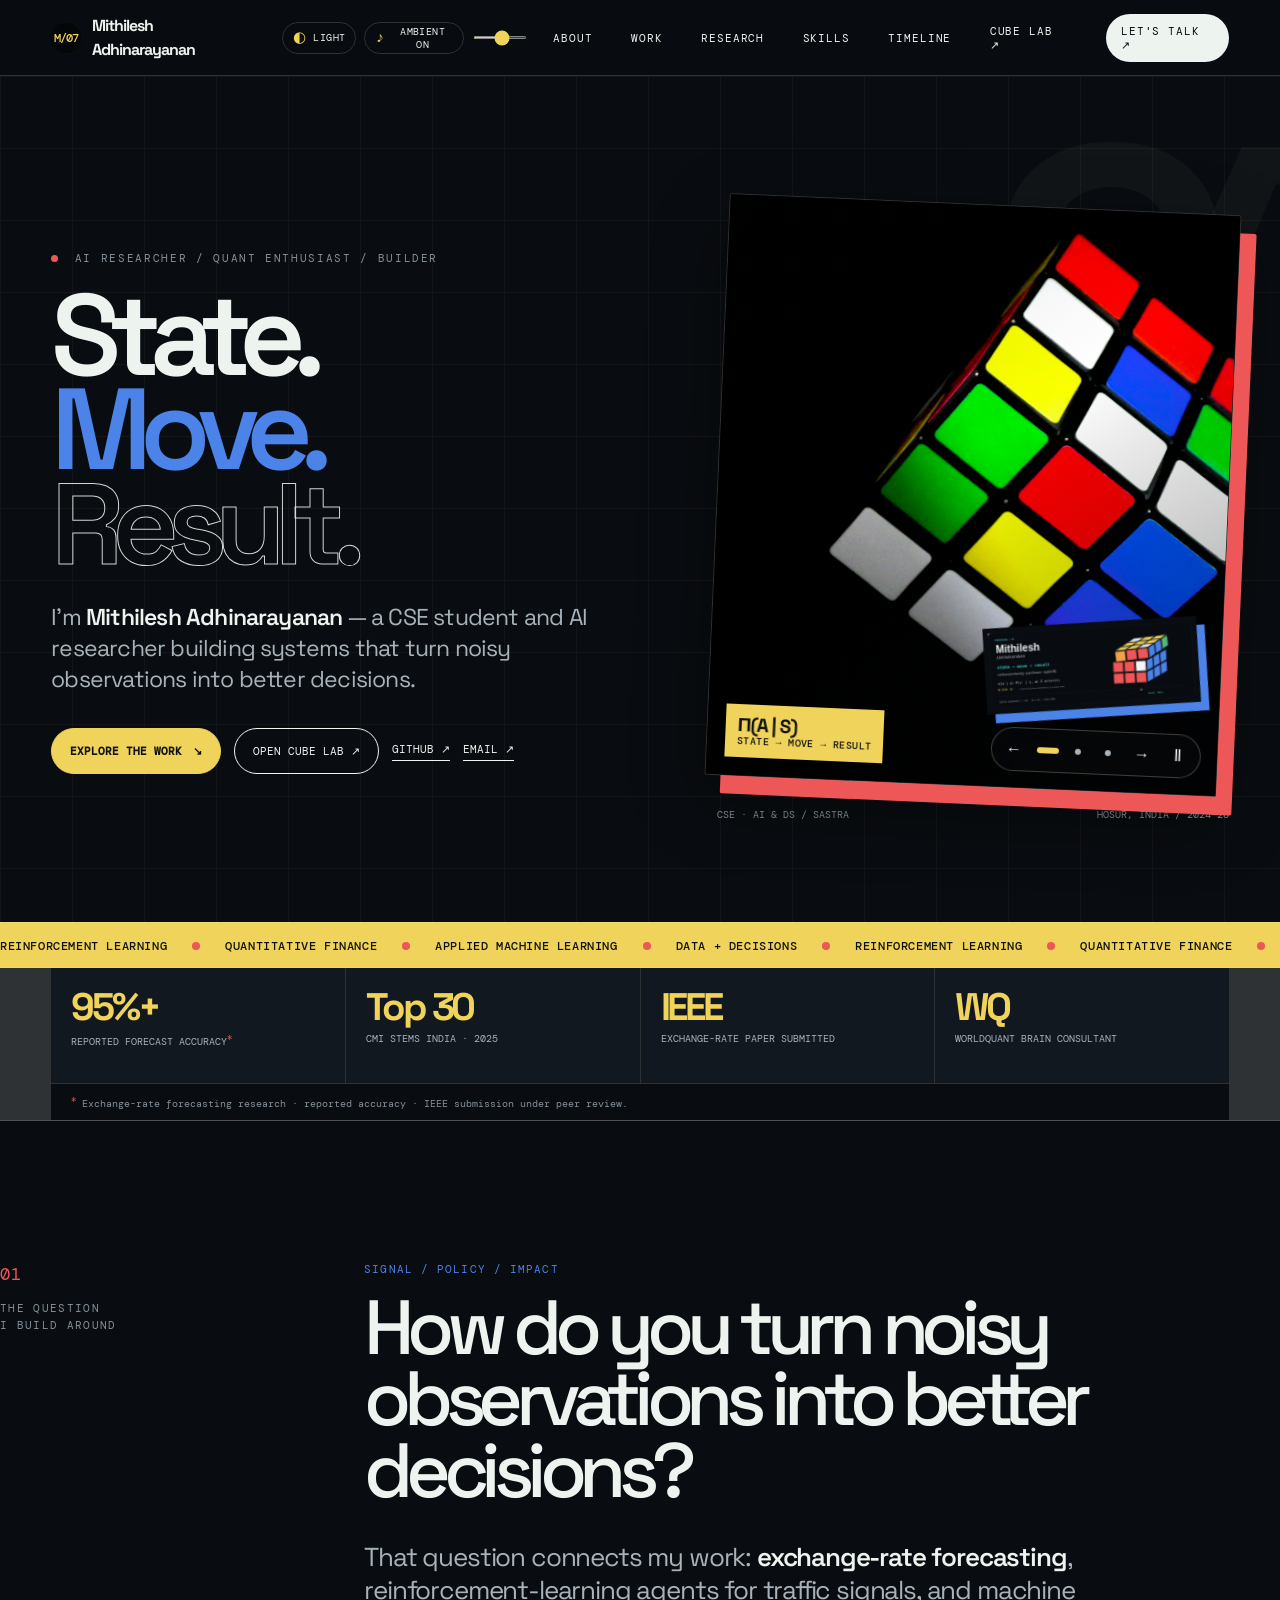
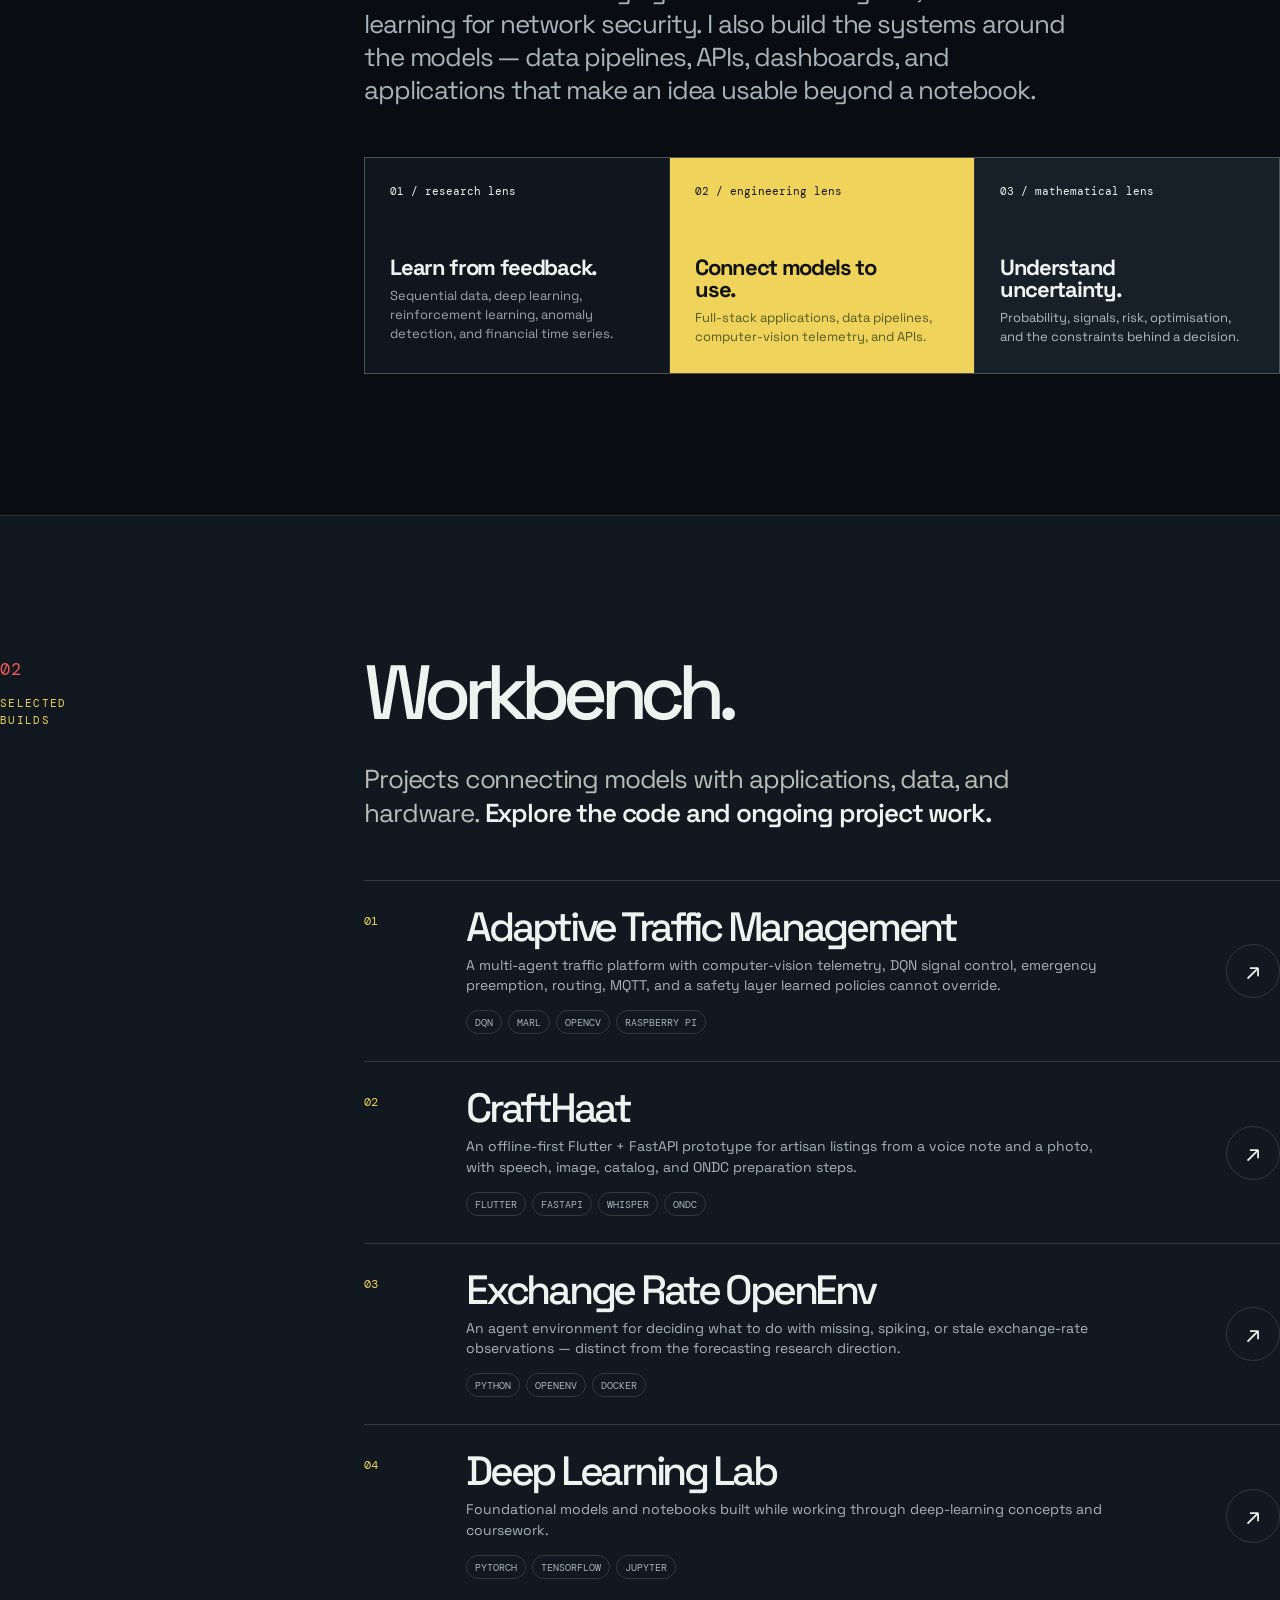
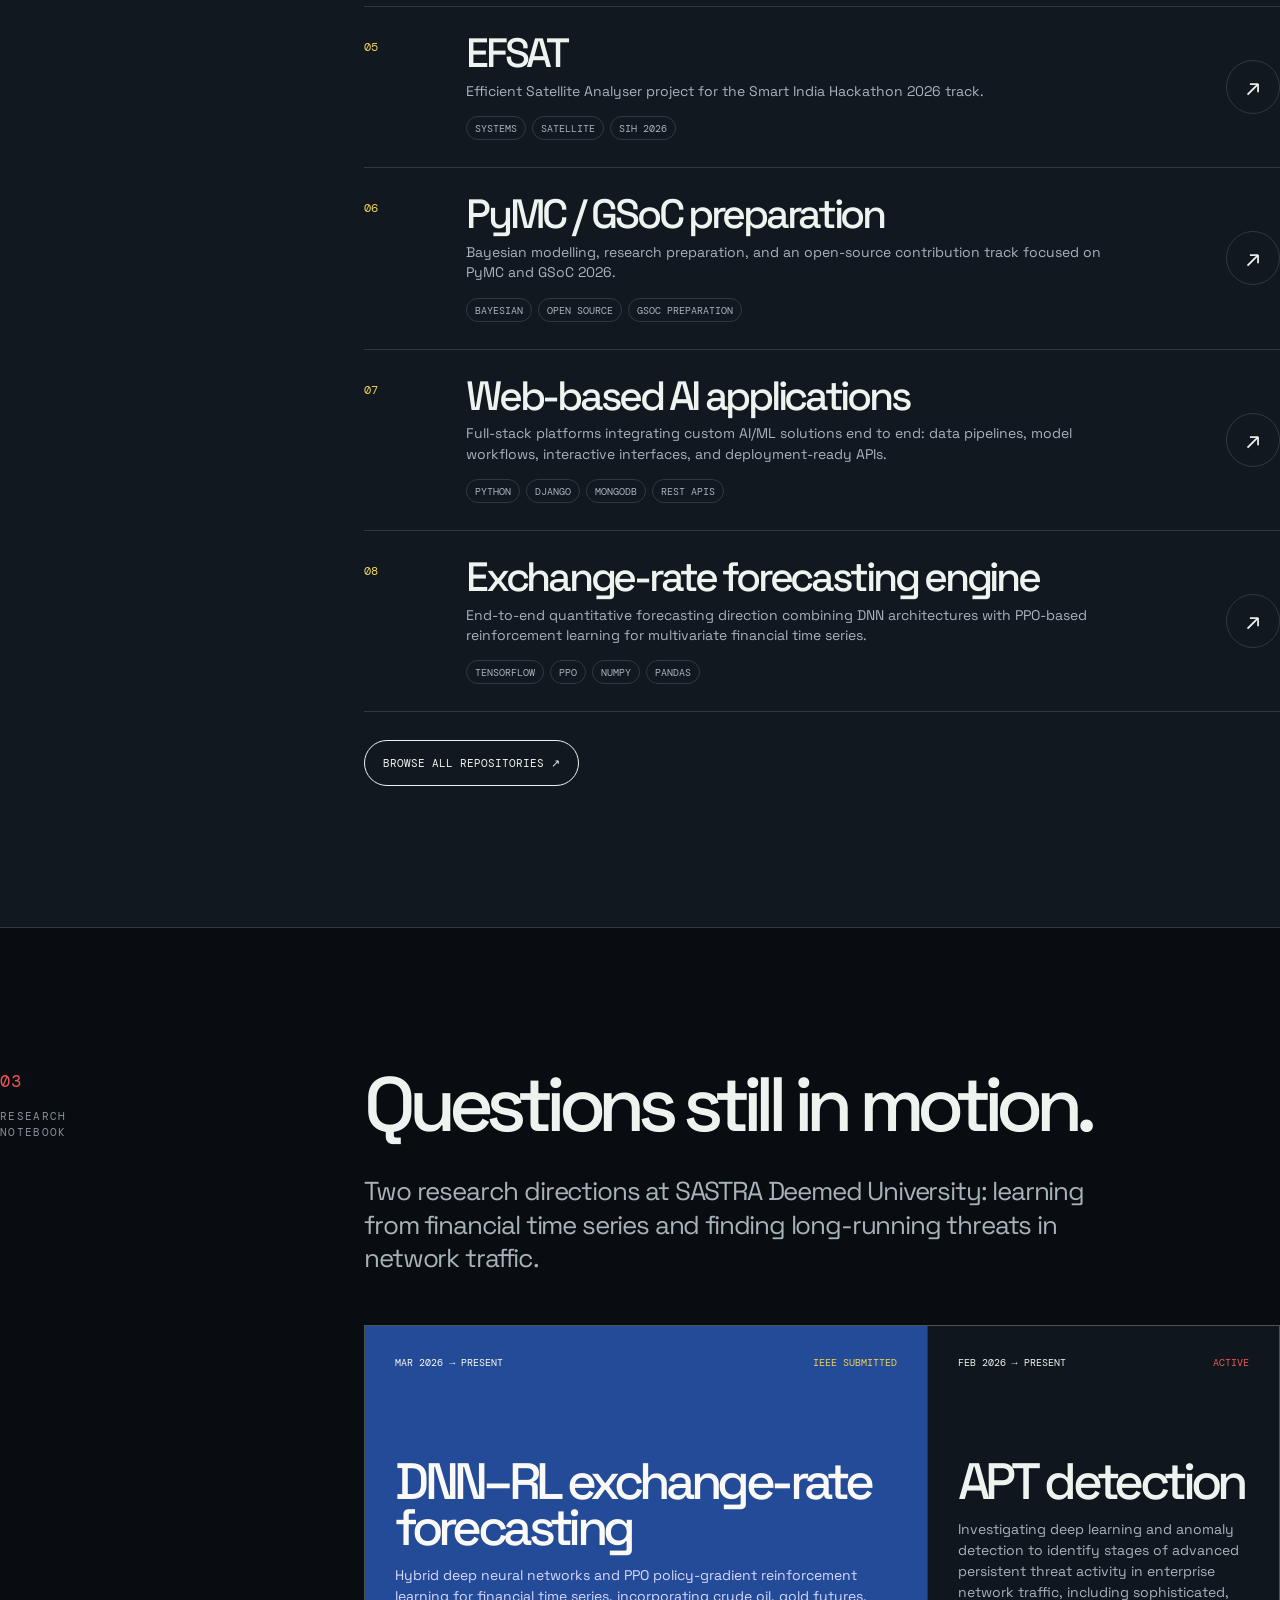
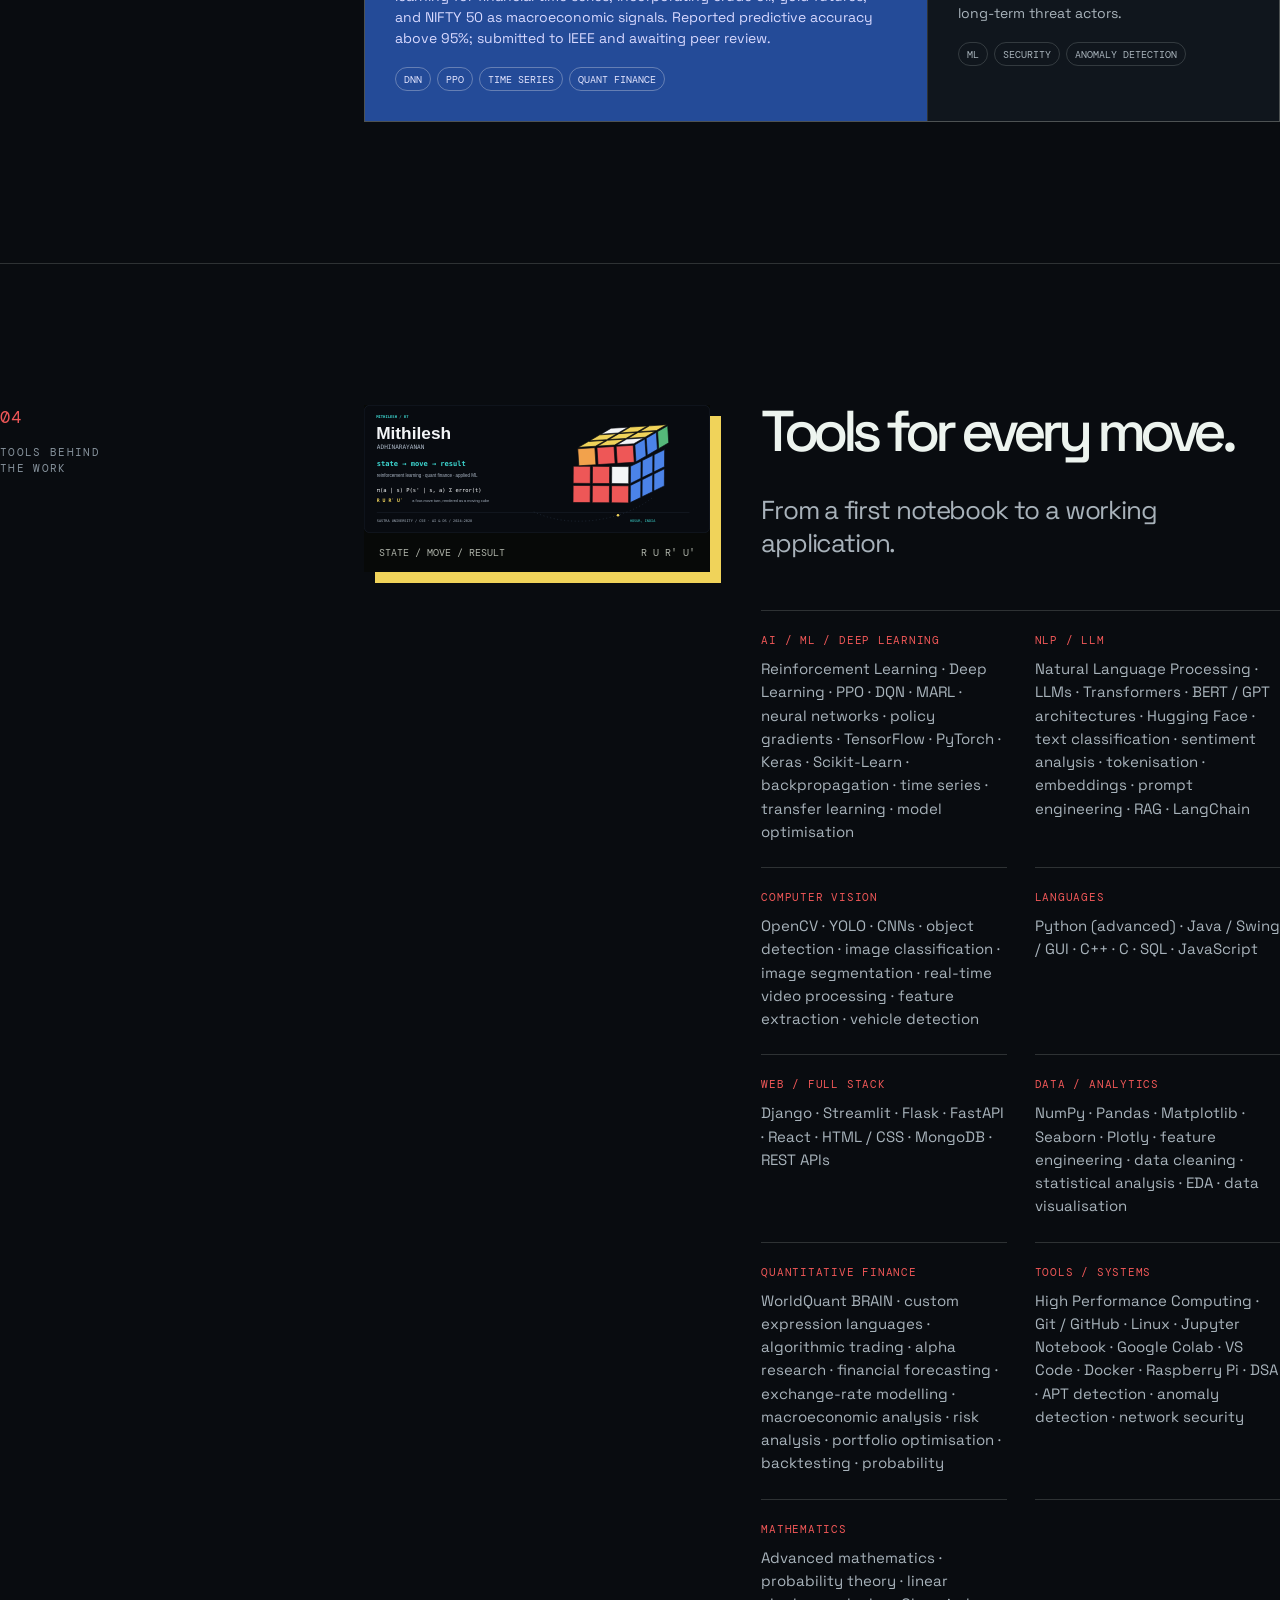
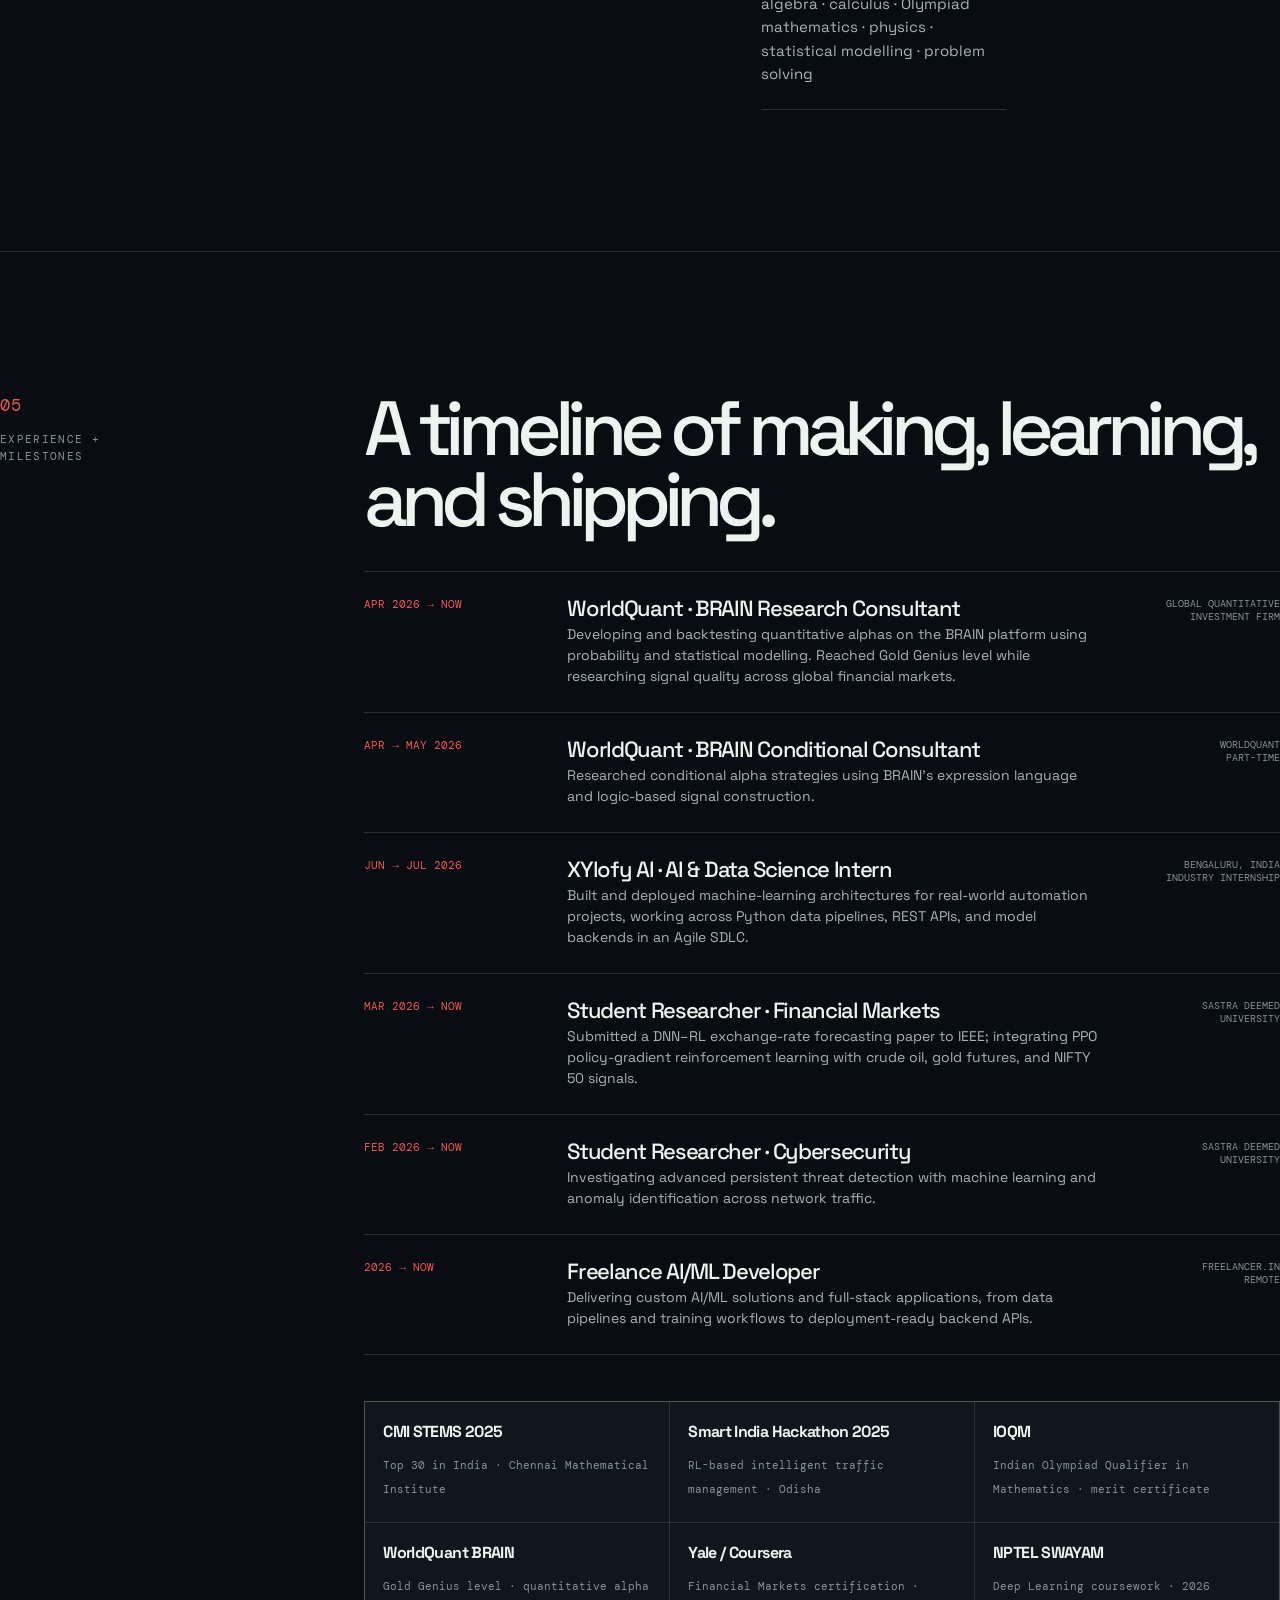
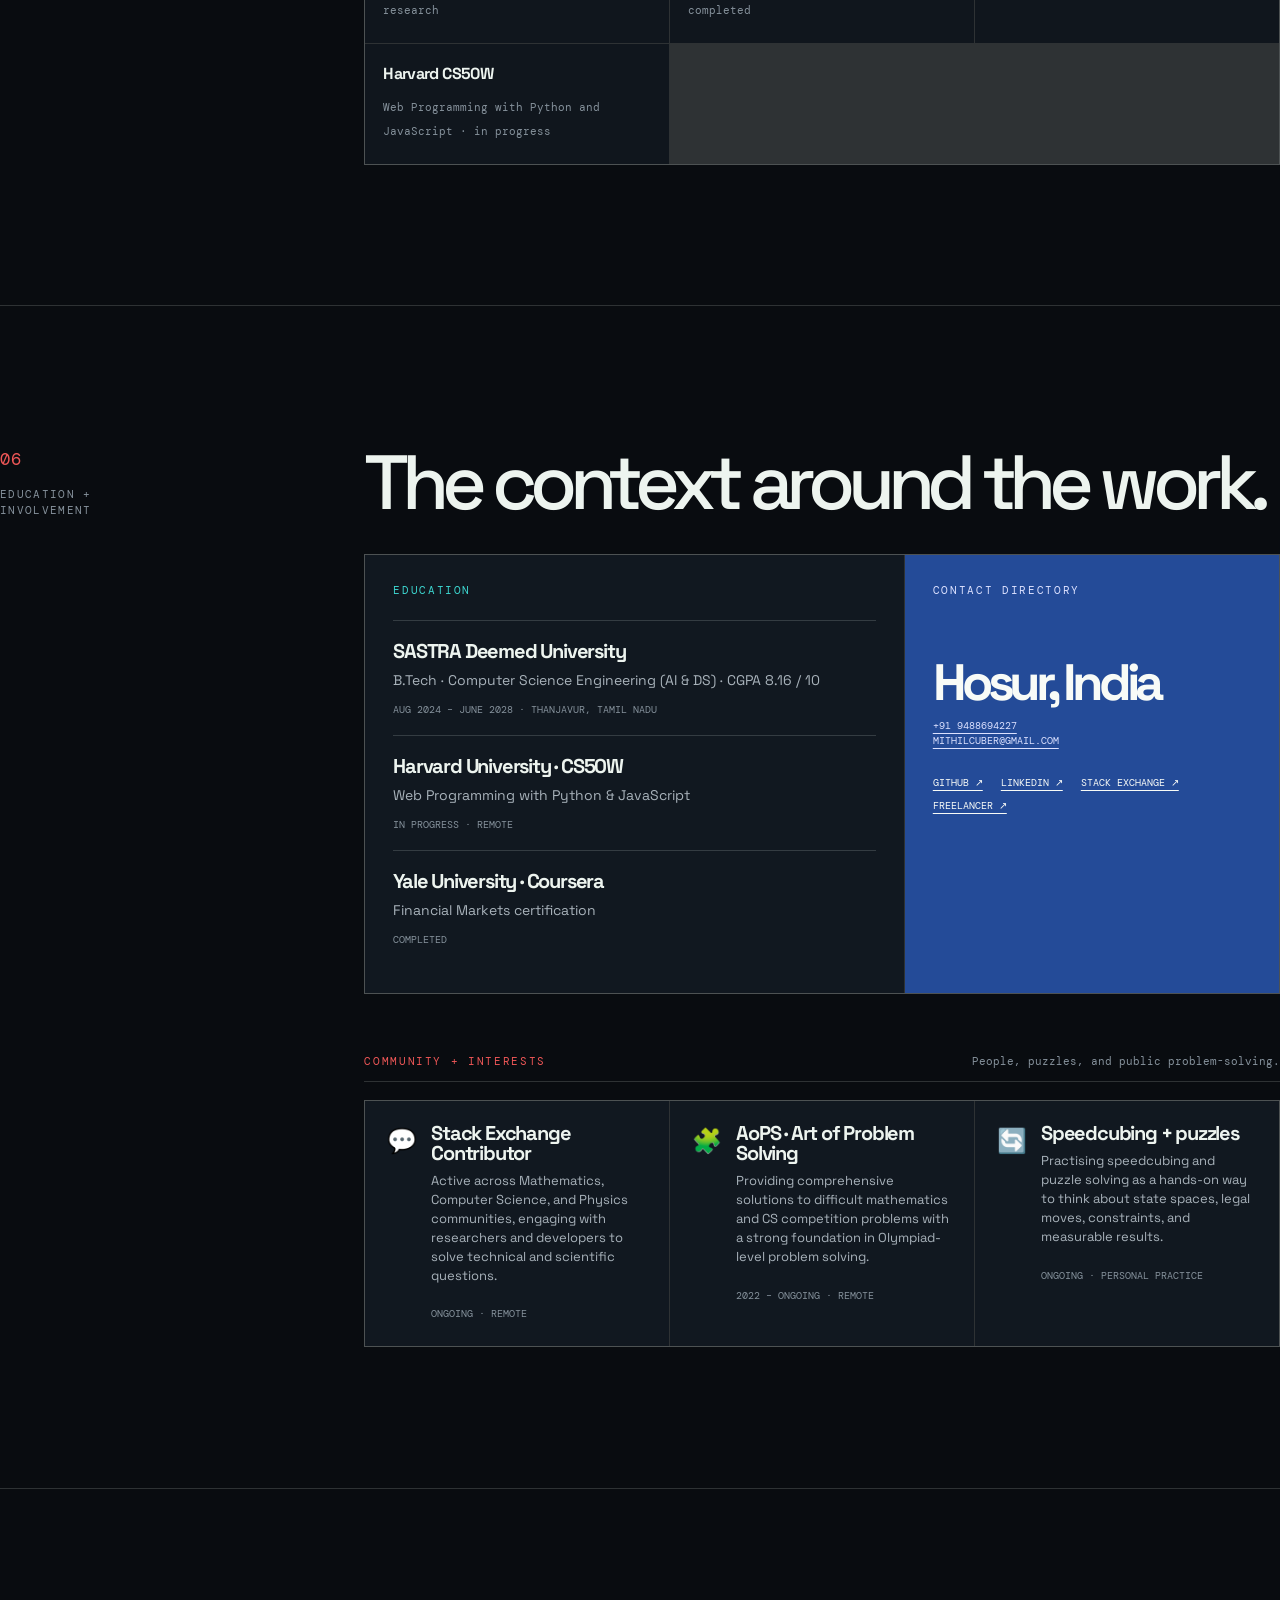
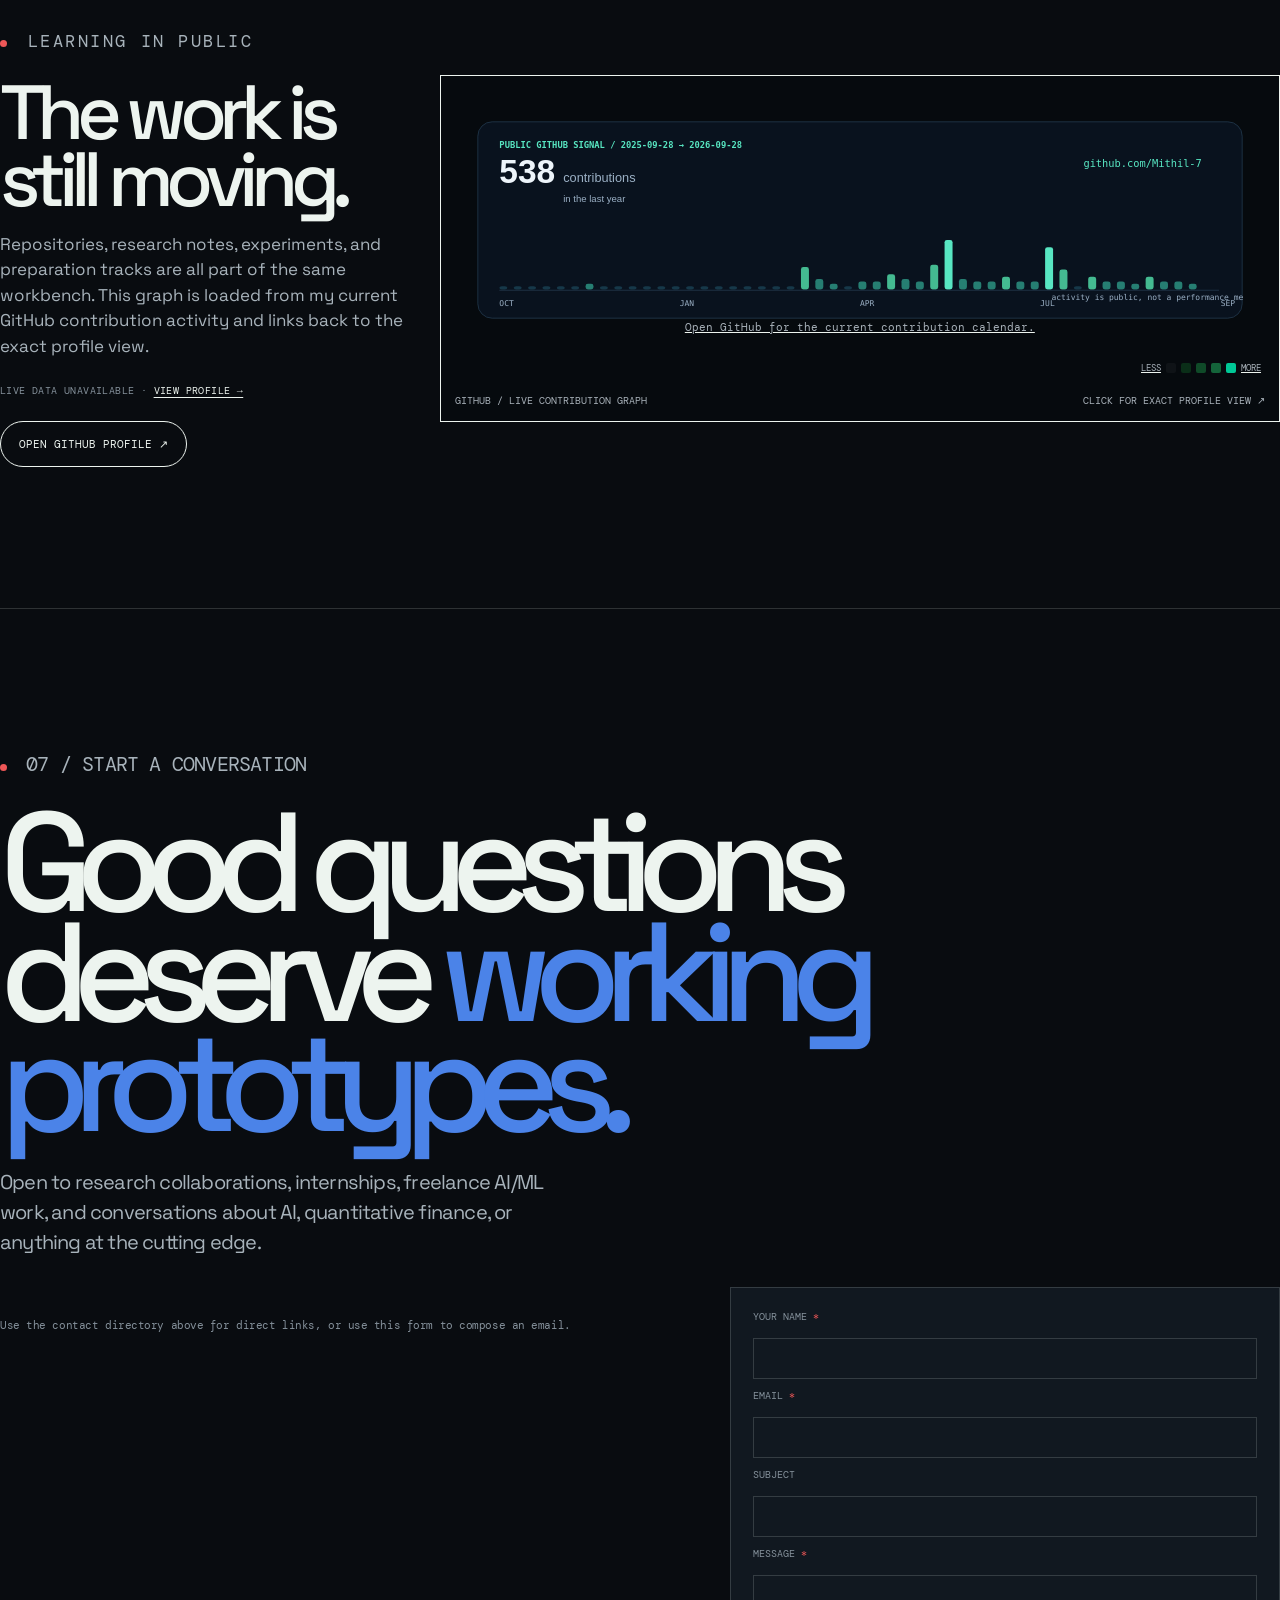
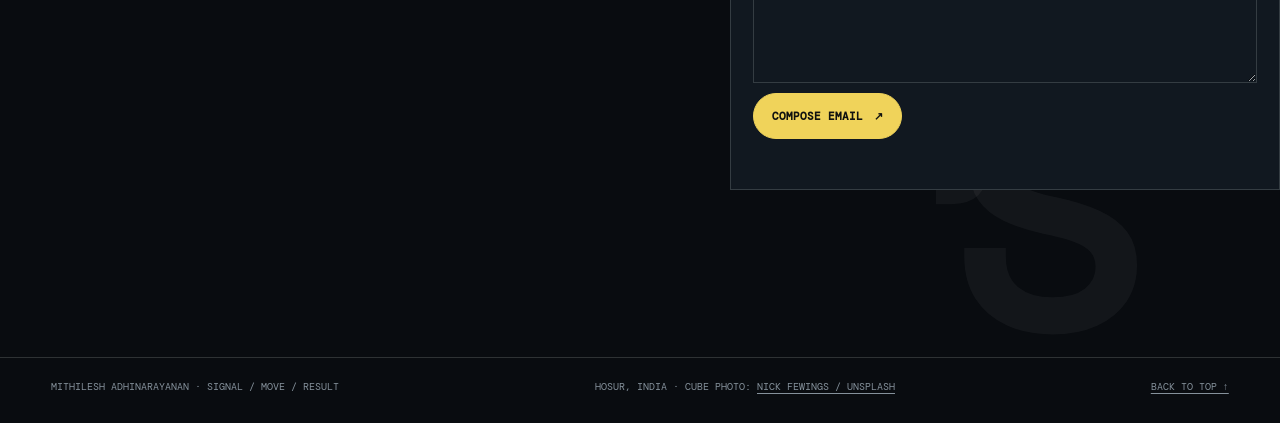
==== commit 9675eb63: "music updates" ====
--- a/index.html
+++ b/index.html
@@ -5,6 +5,7 @@
   <meta name="viewport" content="width=device-width, initial-scale=1">
   <meta name="description" content="Mithilesh Adhinarayanan — AI researcher, quantitative finance enthusiast, and engineer building systems that turn noisy signals into better decisions.">
   <meta name="theme-color" content="#090c10">
+  <link rel="icon" href="assets/favicon.svg" type="image/svg+xml">
   <title>Mithilesh Adhinarayanan — Signal / Move / Result</title>
   <script>
     (() => {
@@ -526,7 +527,7 @@
         <button class="utility-button" id="theme-toggle" type="button" aria-pressed="false" aria-label="Switch to light theme"><span class="utility-icon" aria-hidden="true">◐</span><span id="theme-label">Light</span></button>
         <div class="audio-control">
           <button class="utility-button" id="audio-toggle" type="button" aria-pressed="false" aria-label="Turn ambient music on"><span class="utility-icon" aria-hidden="true">♪</span><span id="audio-label">Ambient off</span></button>
-          <input id="audio-volume" type="range" min="0" max="20" value="8" step="1" aria-label="Ambient music volume">
+          <input id="audio-volume" type="range" min="0" max="100" value="55" step="1" aria-label="Ambient music volume">
           <span id="audio-status" class="sr-only" role="status" aria-live="polite">Ambient music is off.</span>
         </div>
       </div>
@@ -750,7 +751,7 @@
     <footer class="footer"><span>Mithilesh Adhinarayanan · Signal / Move / Result</span><span>Hosur, India · Cube photo: <a href="https://unsplash.com/photos/3-x-3-rubiks-cube-1Cd6C1yUzLk" target="_blank" rel="noreferrer">Nick Fewings / Unsplash</a></span><a href="#top">Back to top ↑</a></footer>
   </div>
 
-  <script src="ambient.js" defer></script>
+  <script src="ambient.js?v=3" defer></script>
   <script>
     (() => {
       const menu = document.querySelector('.menu-toggle');
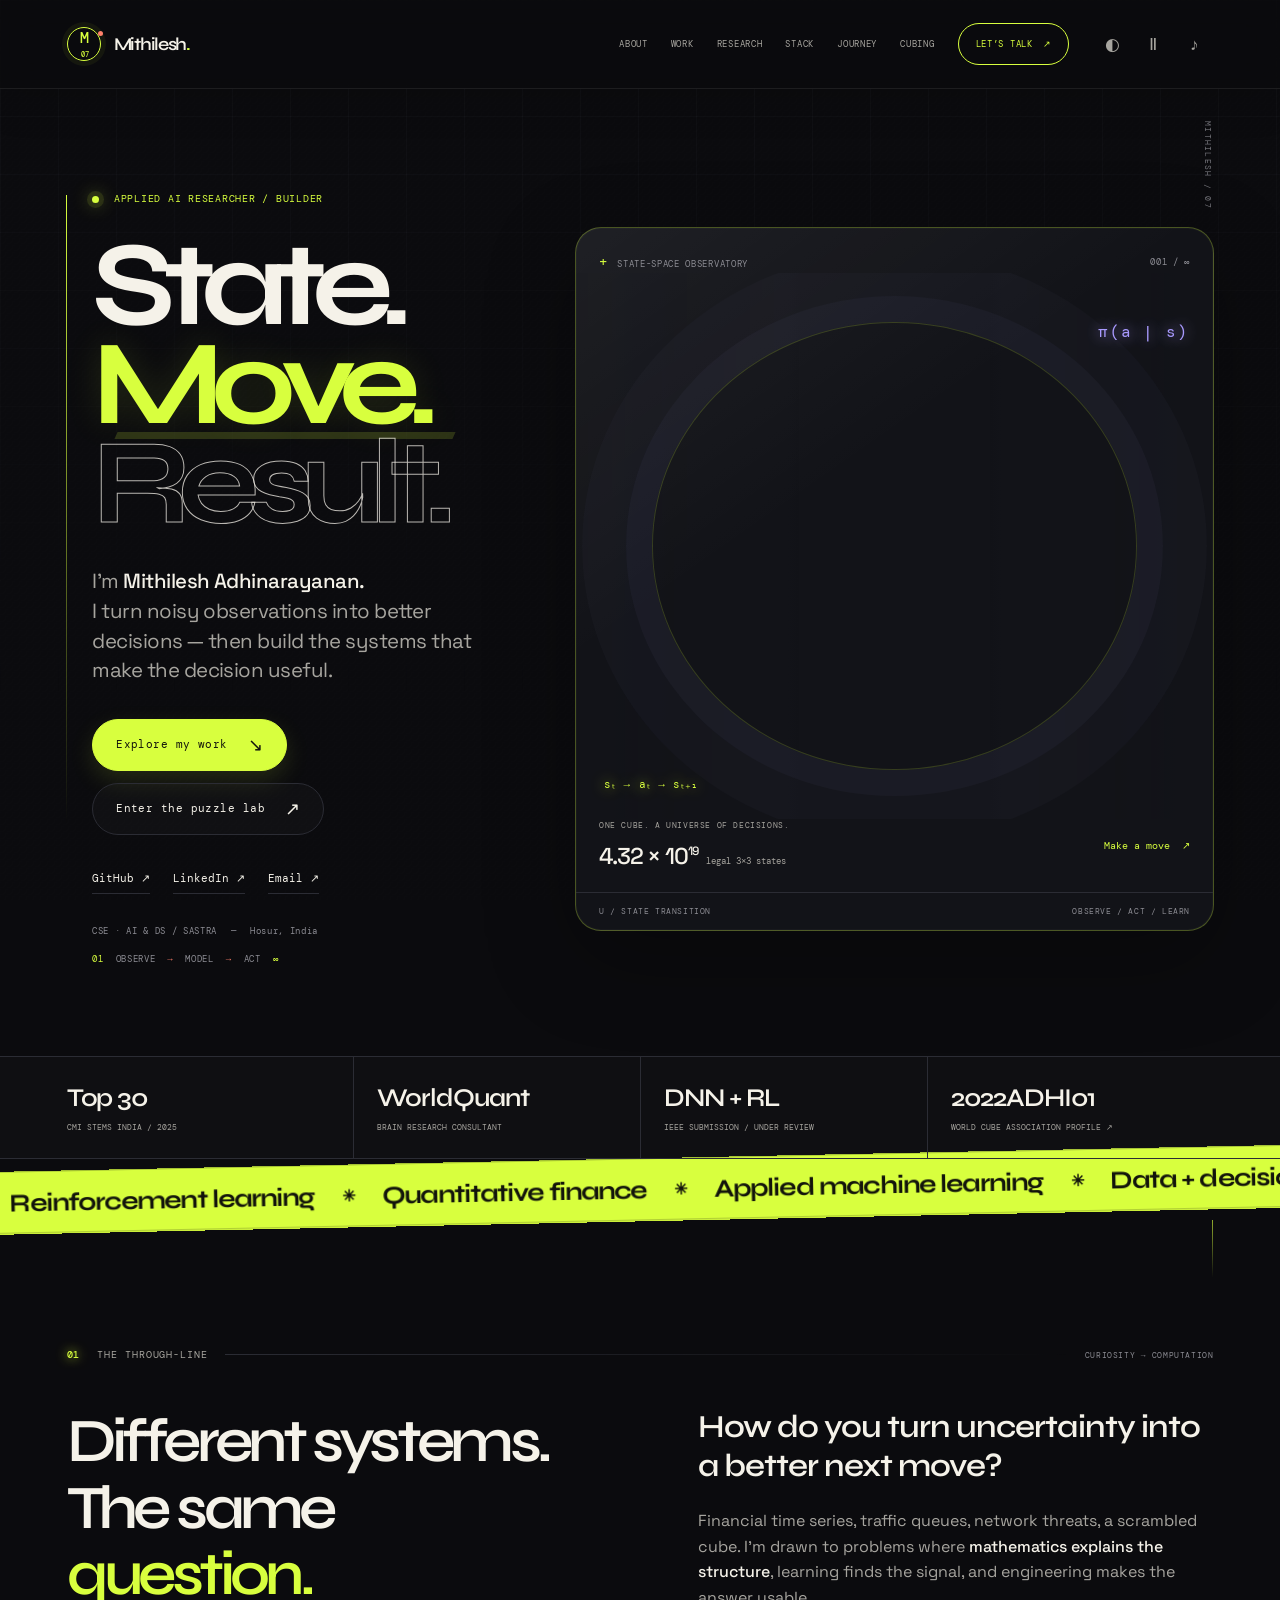
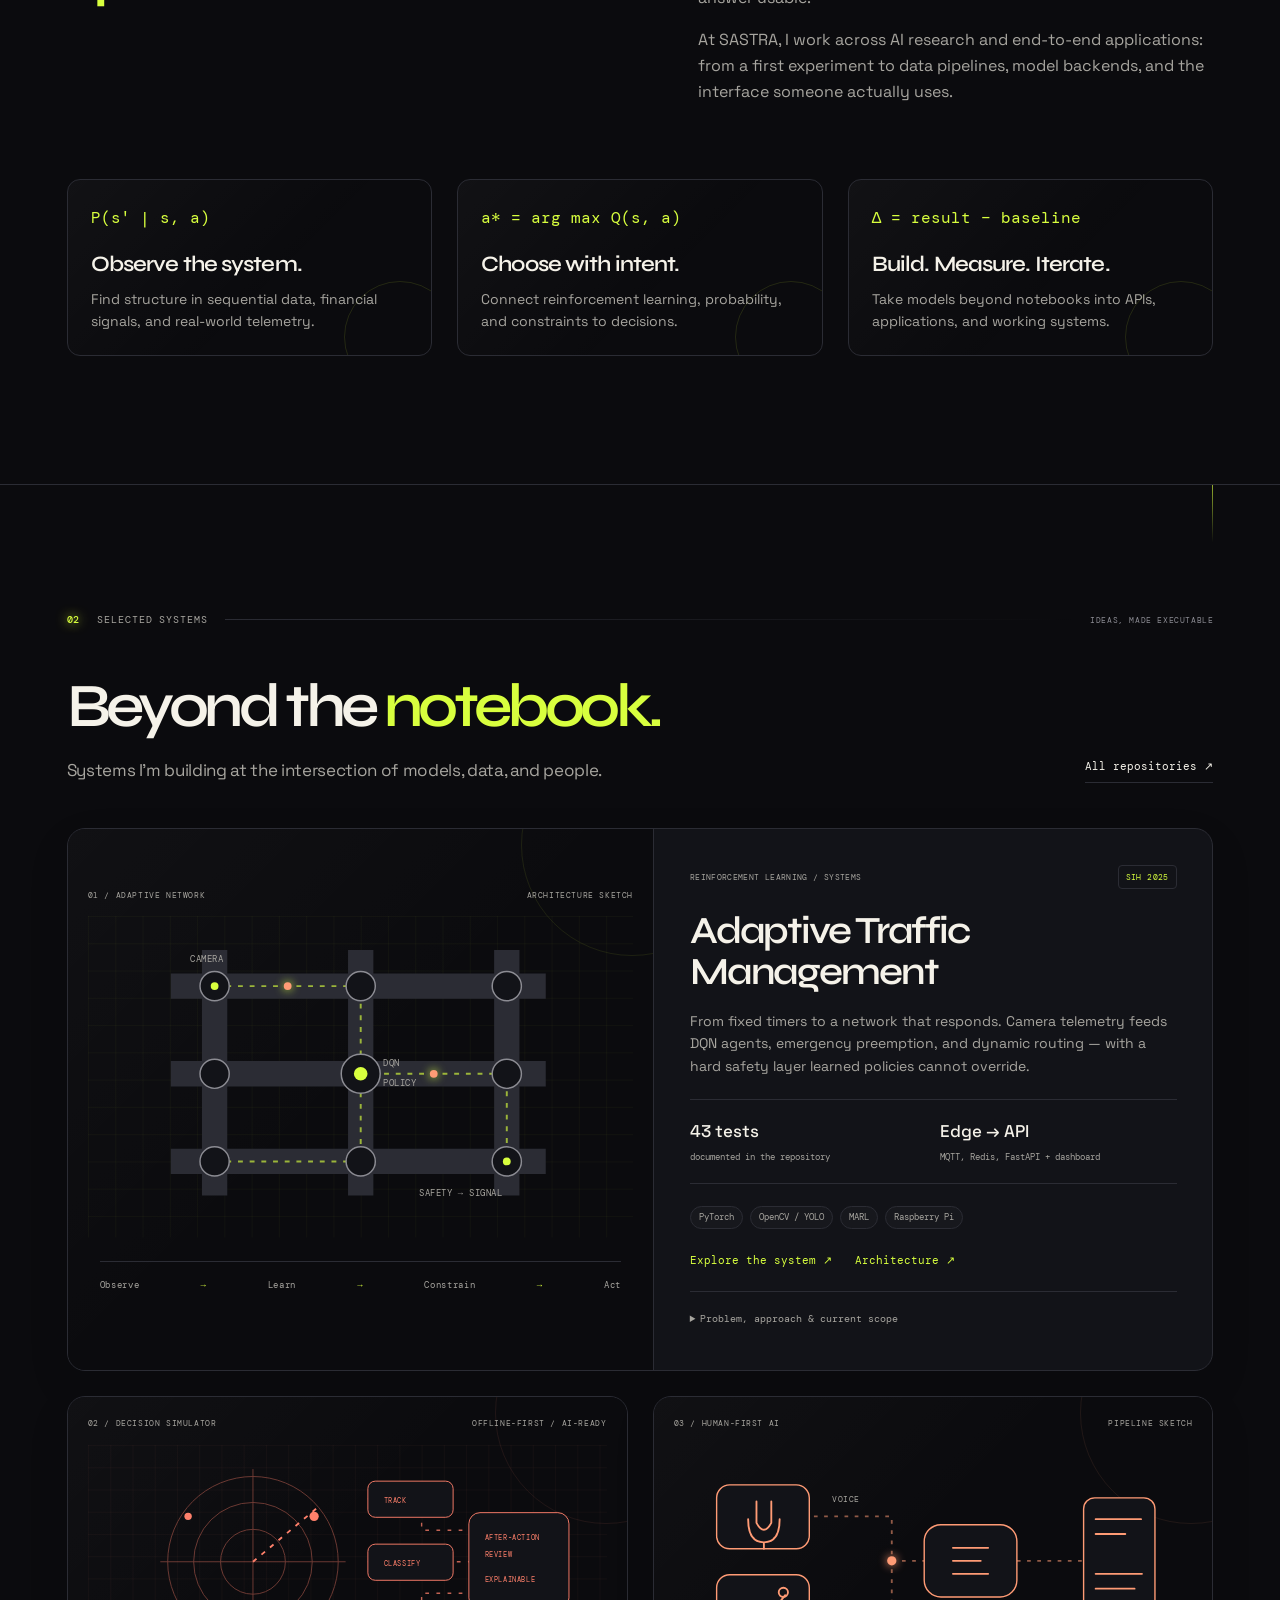
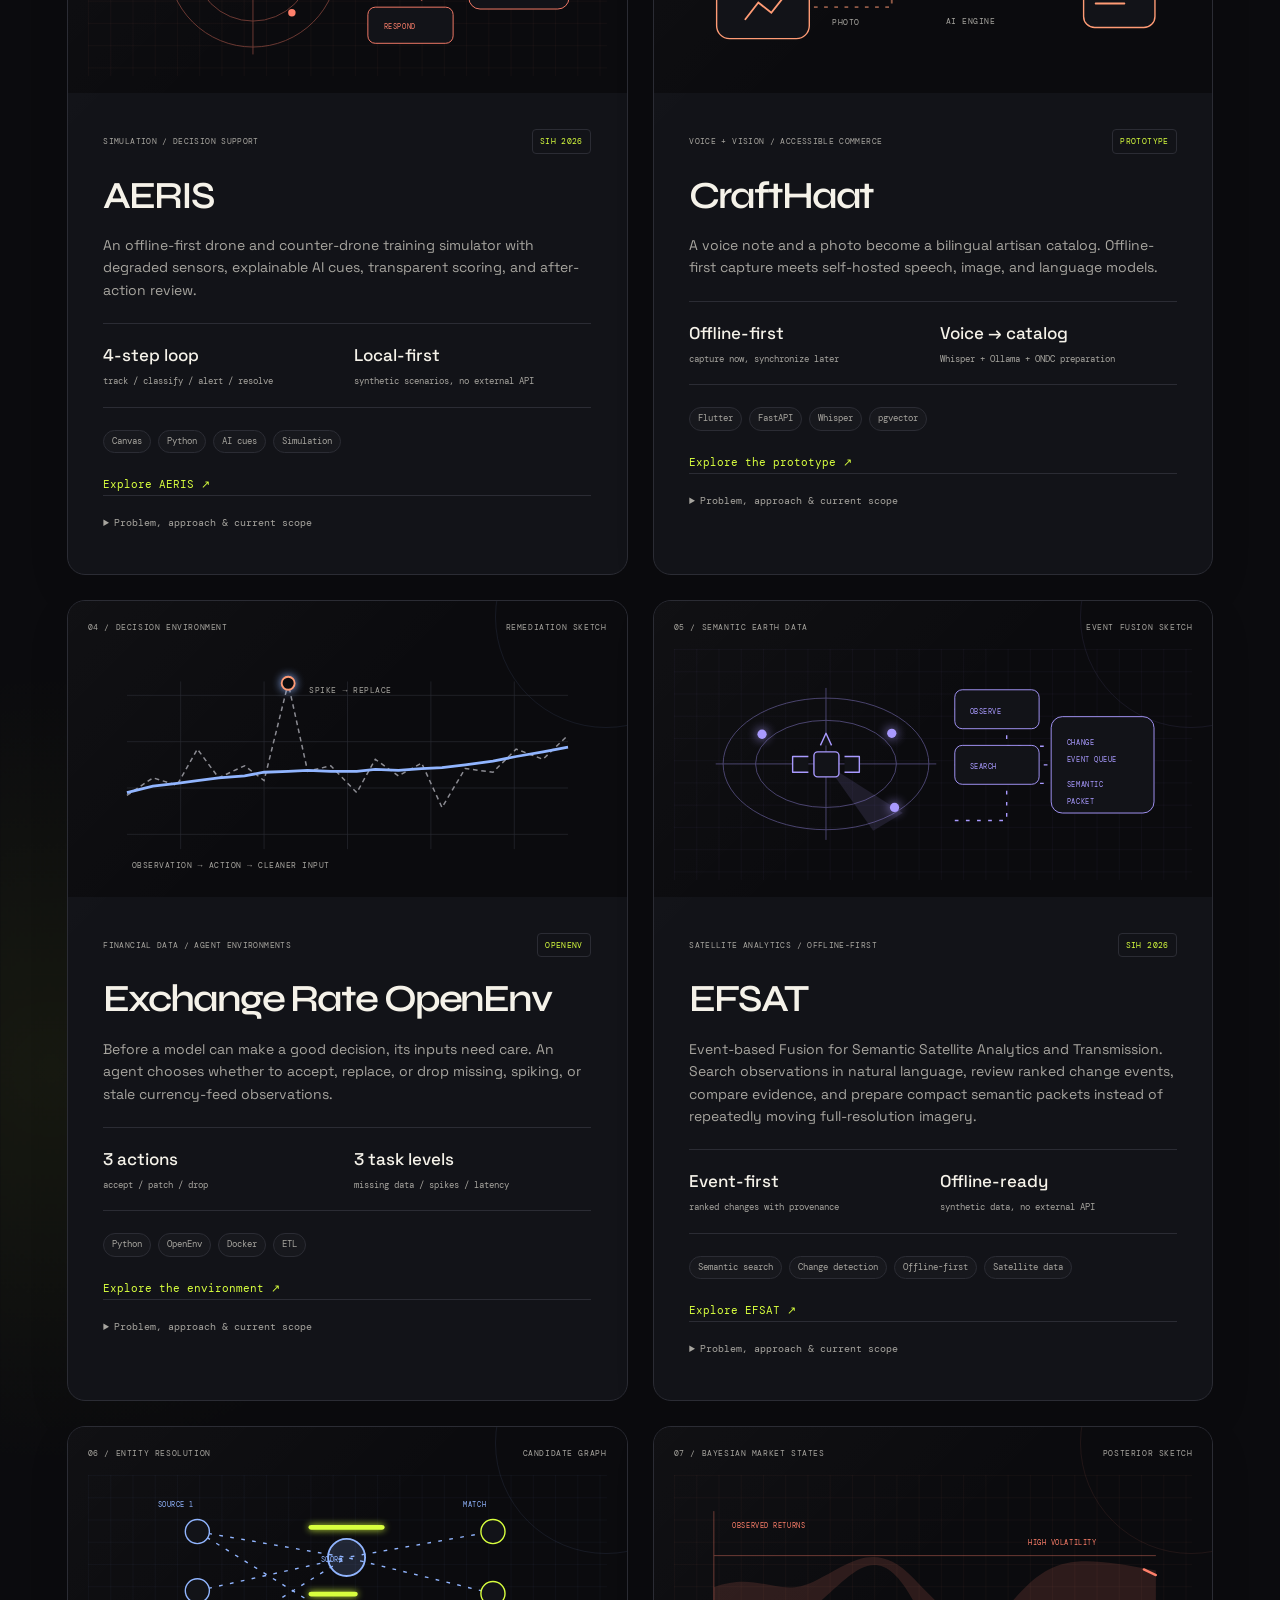
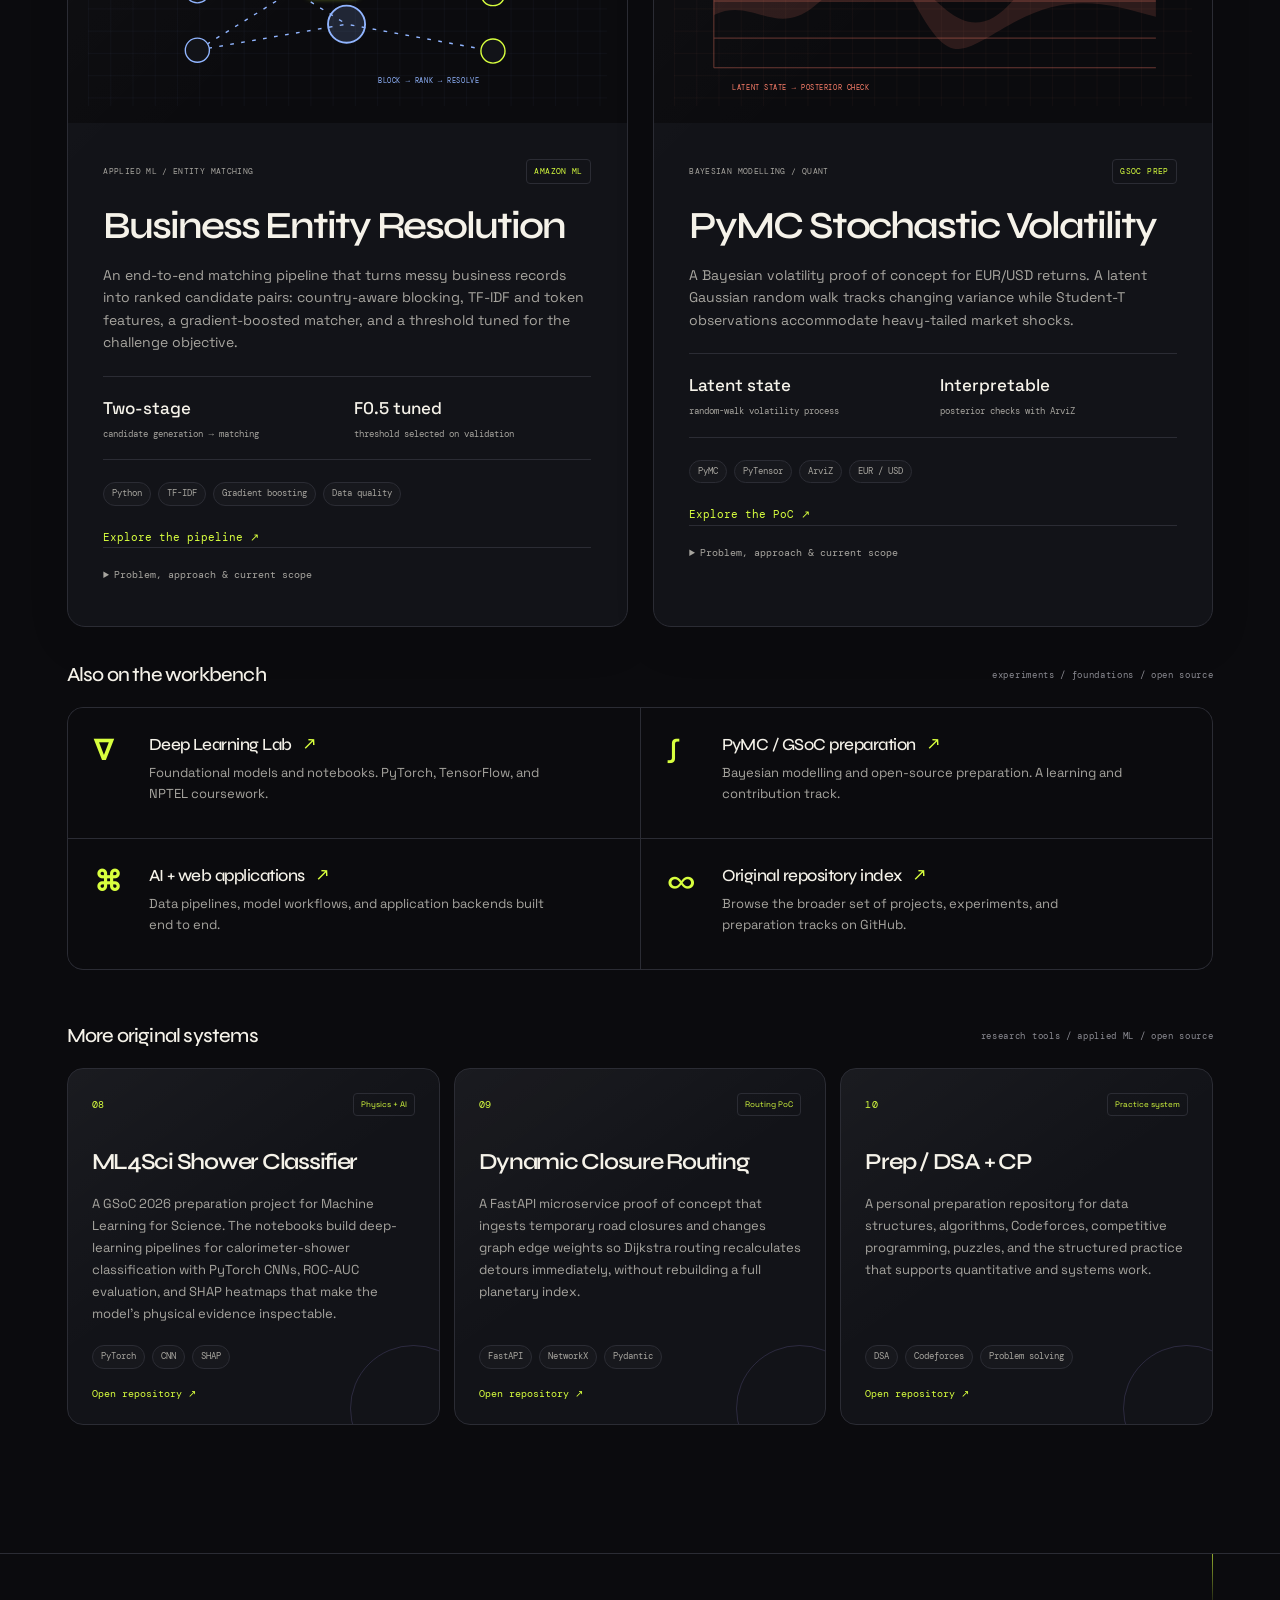
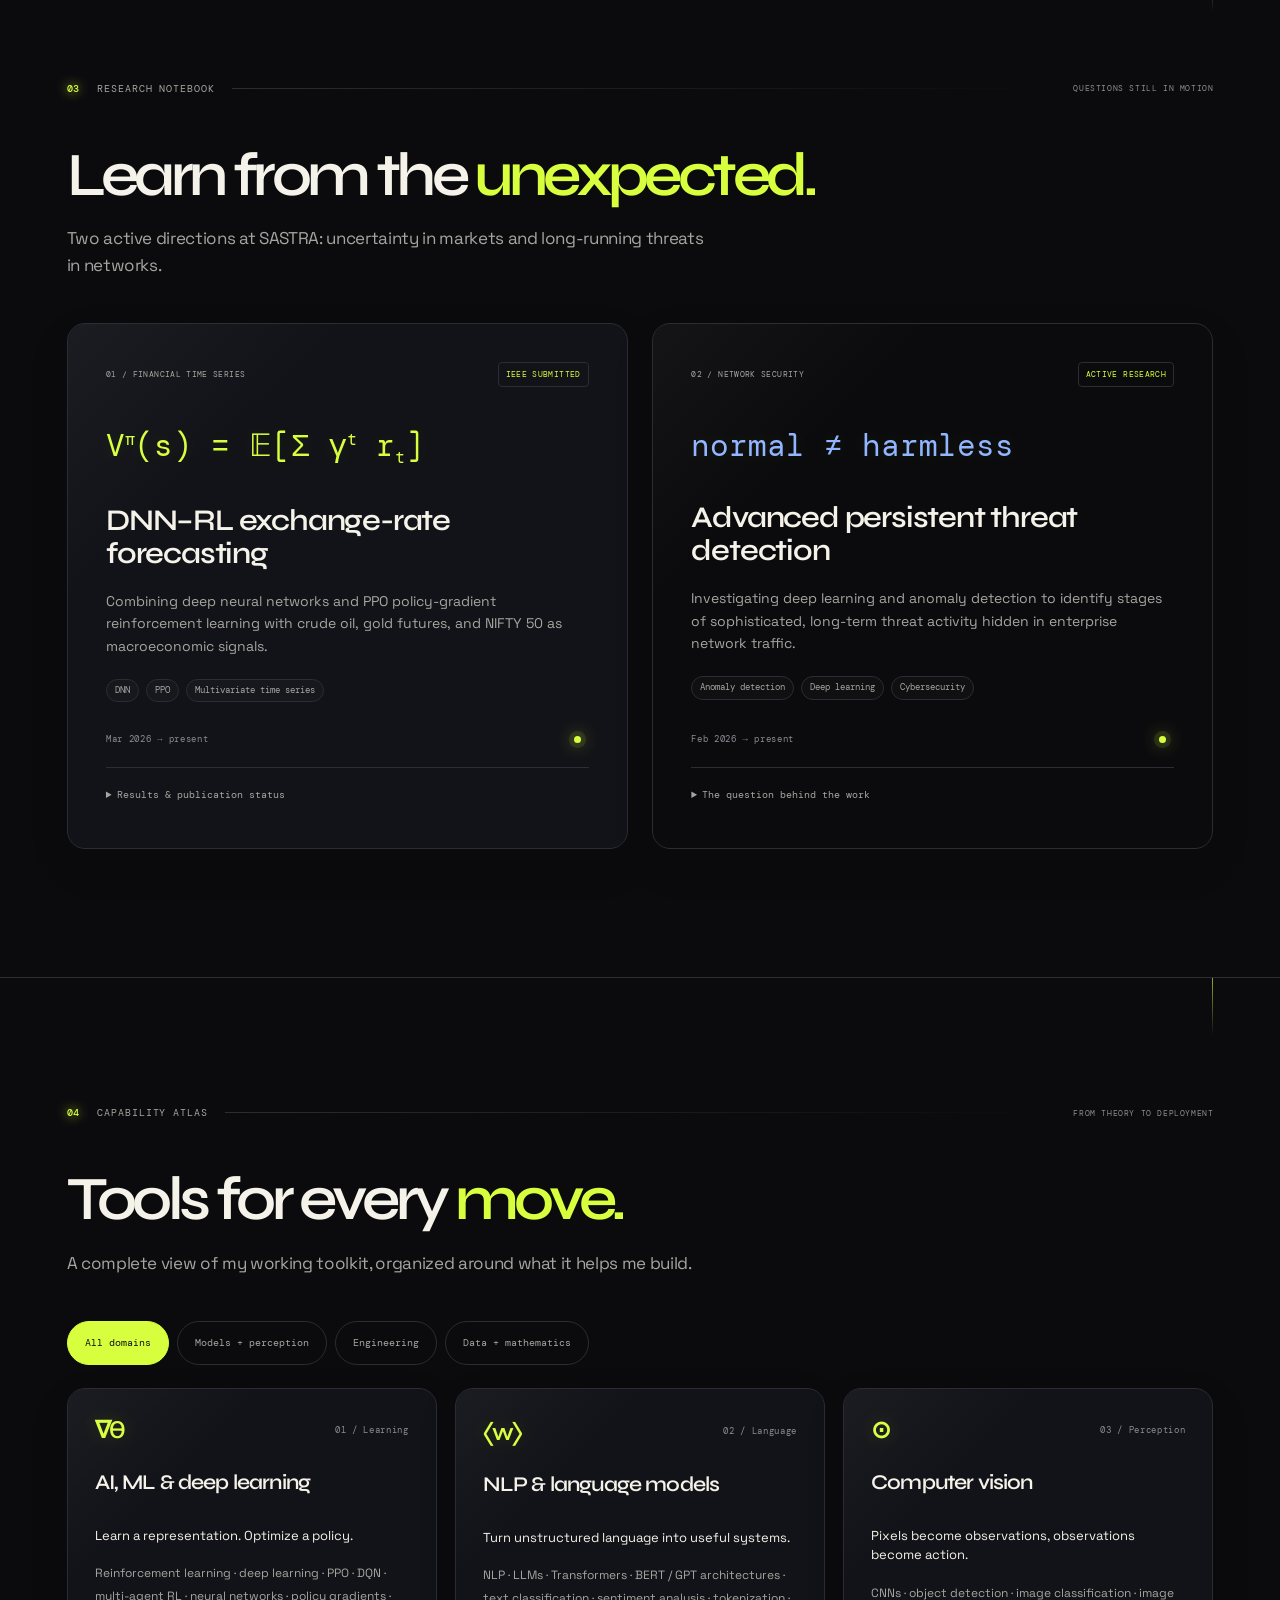
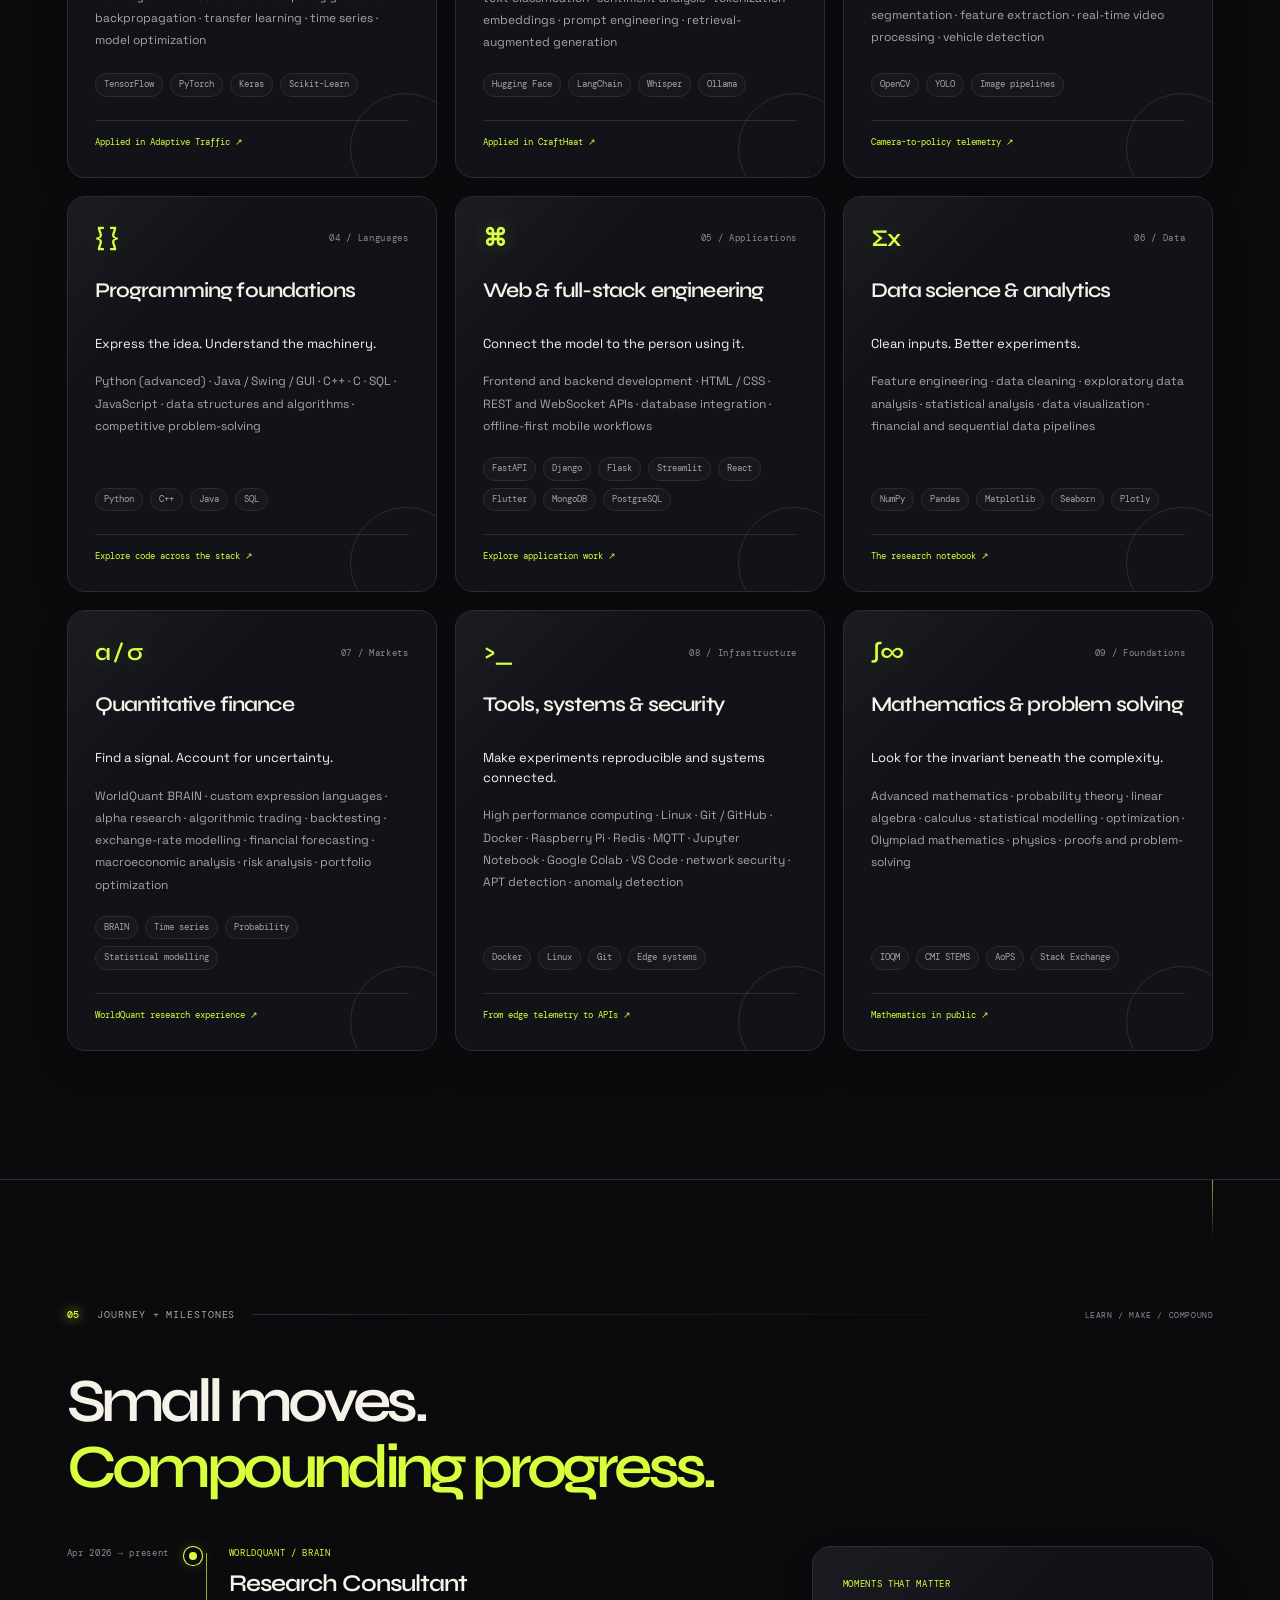
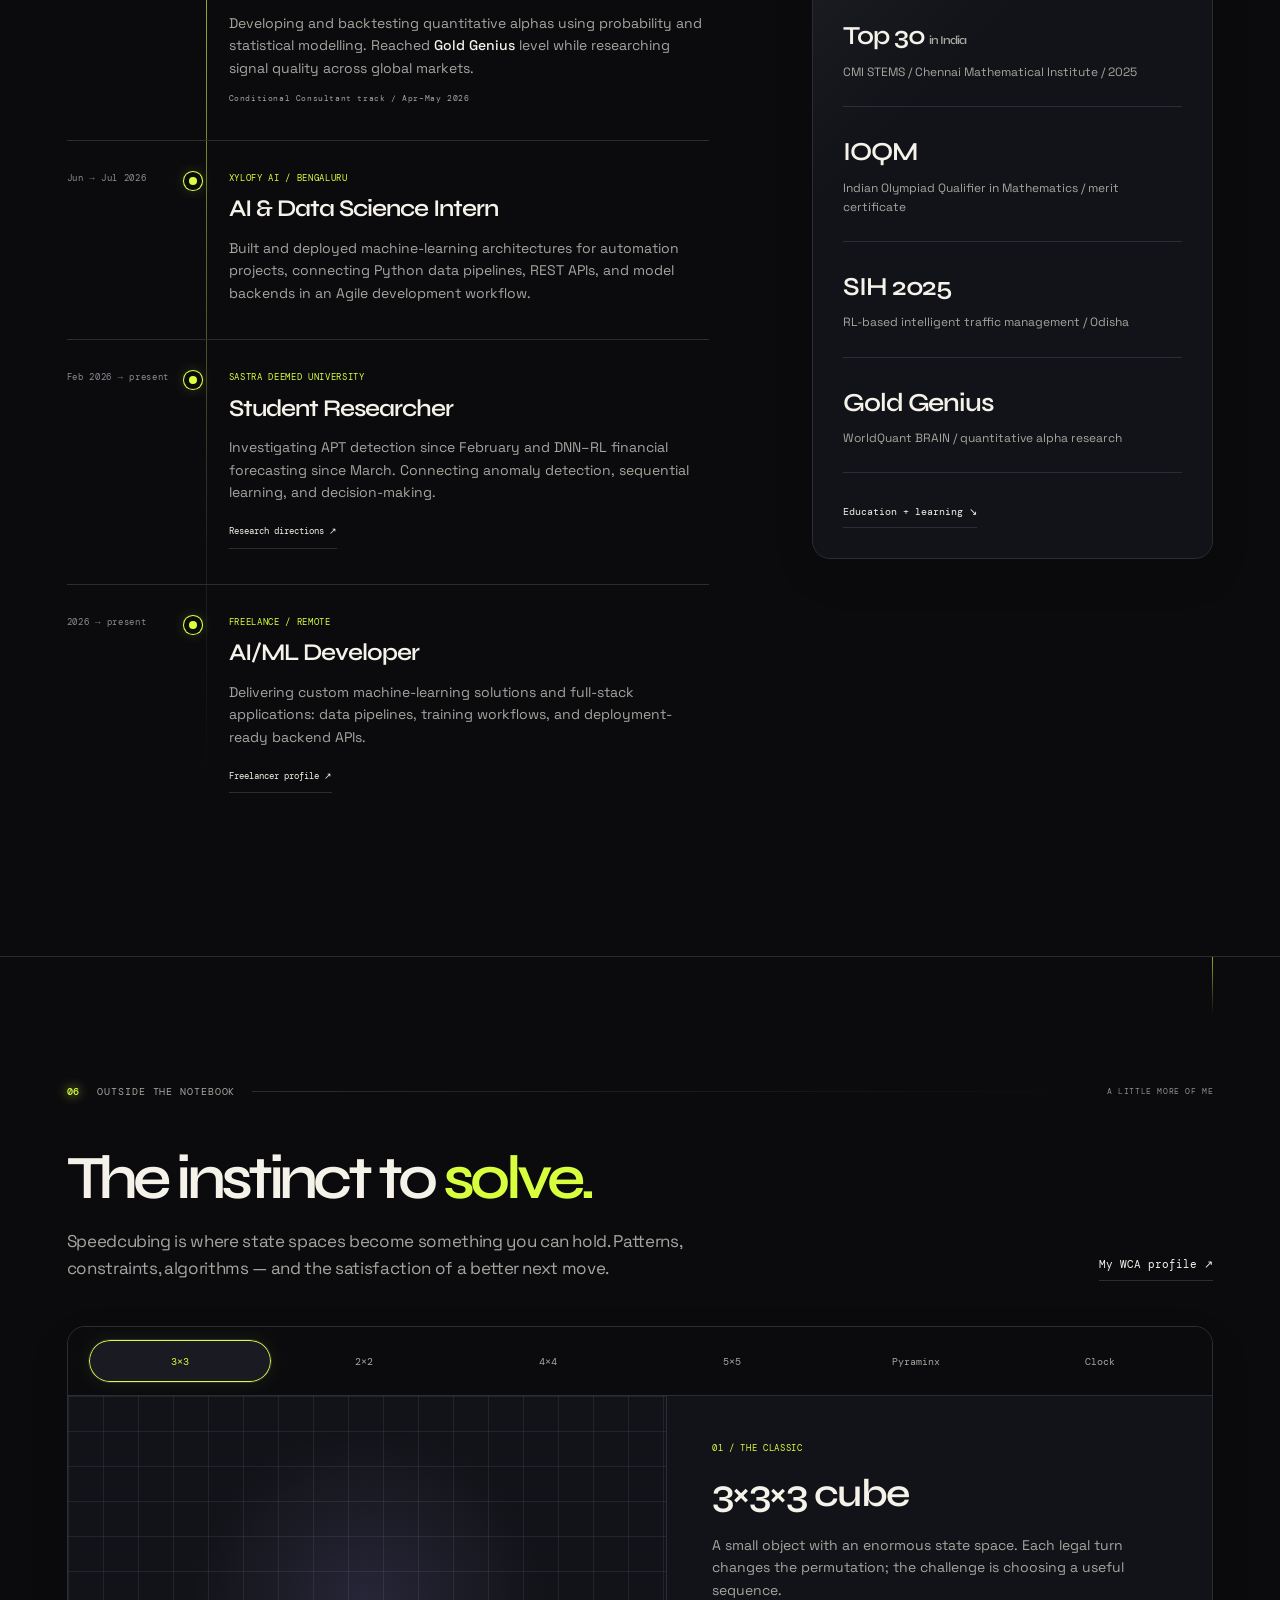
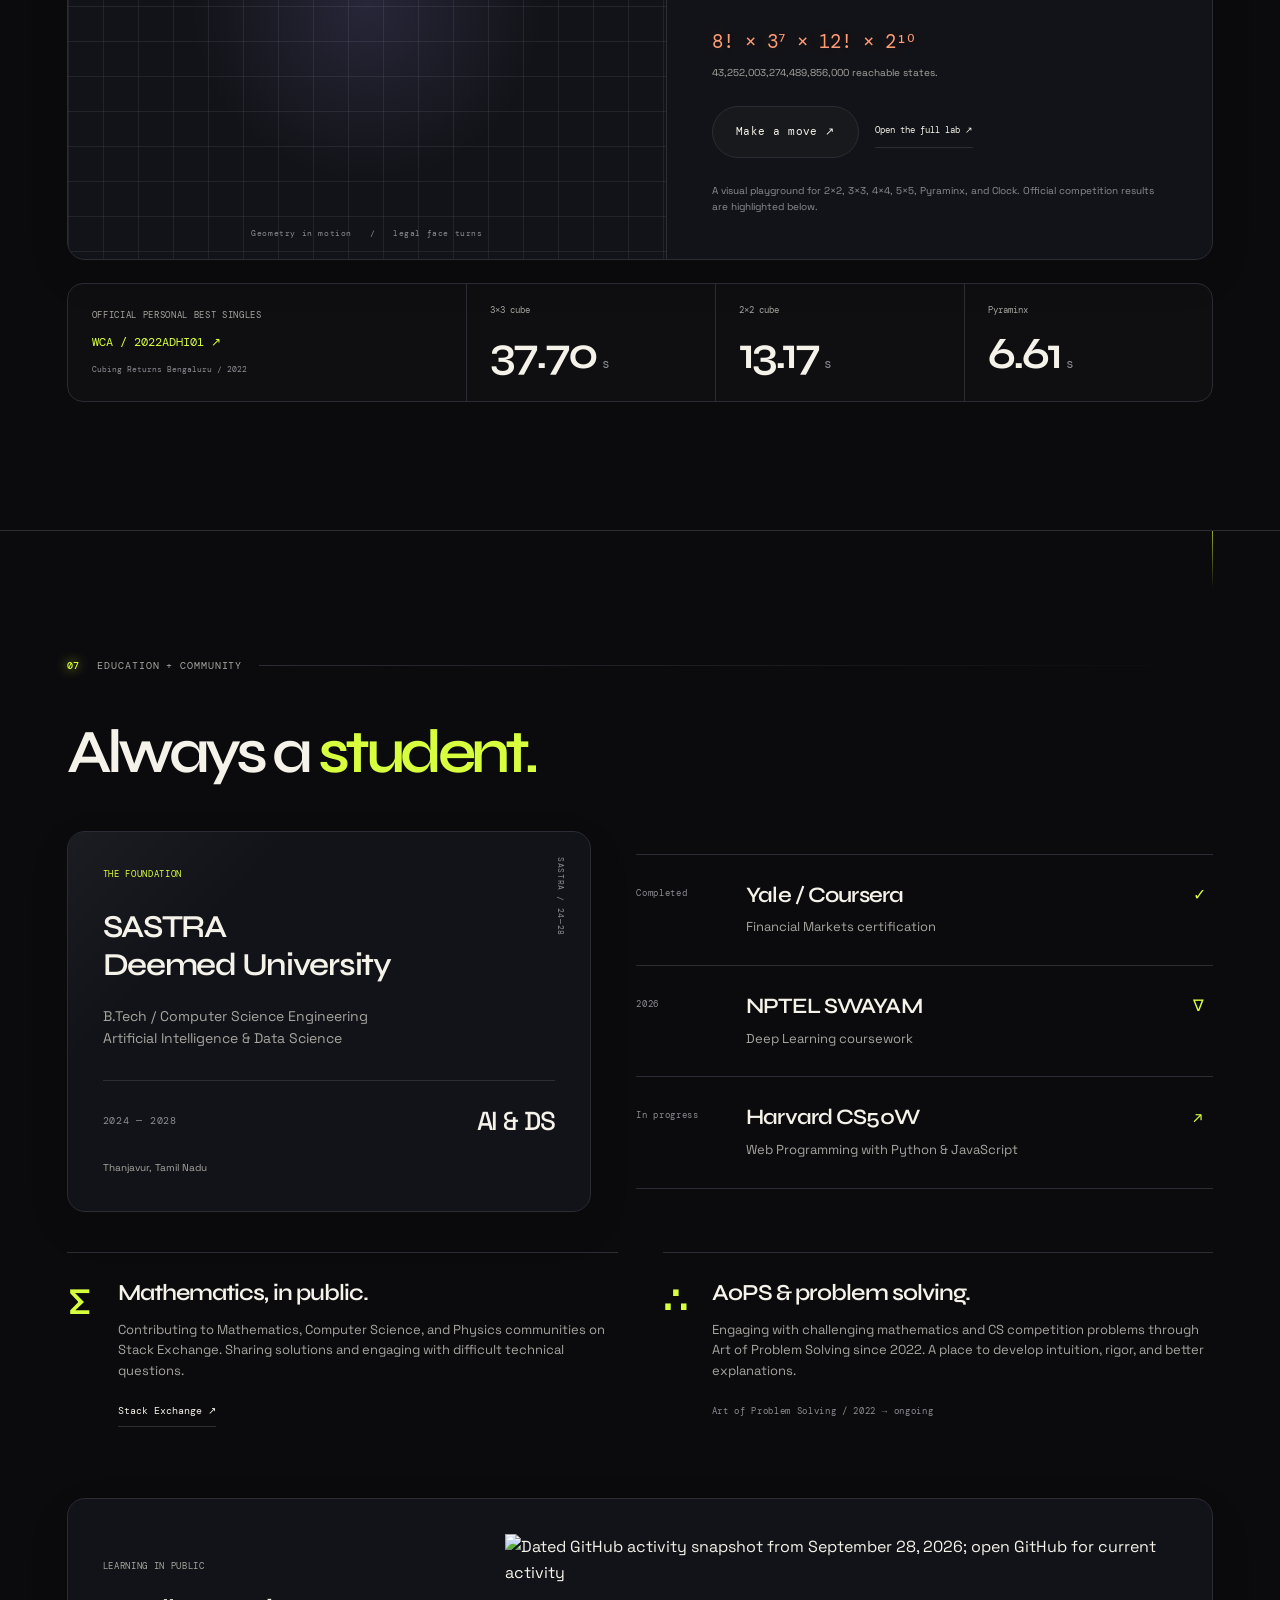
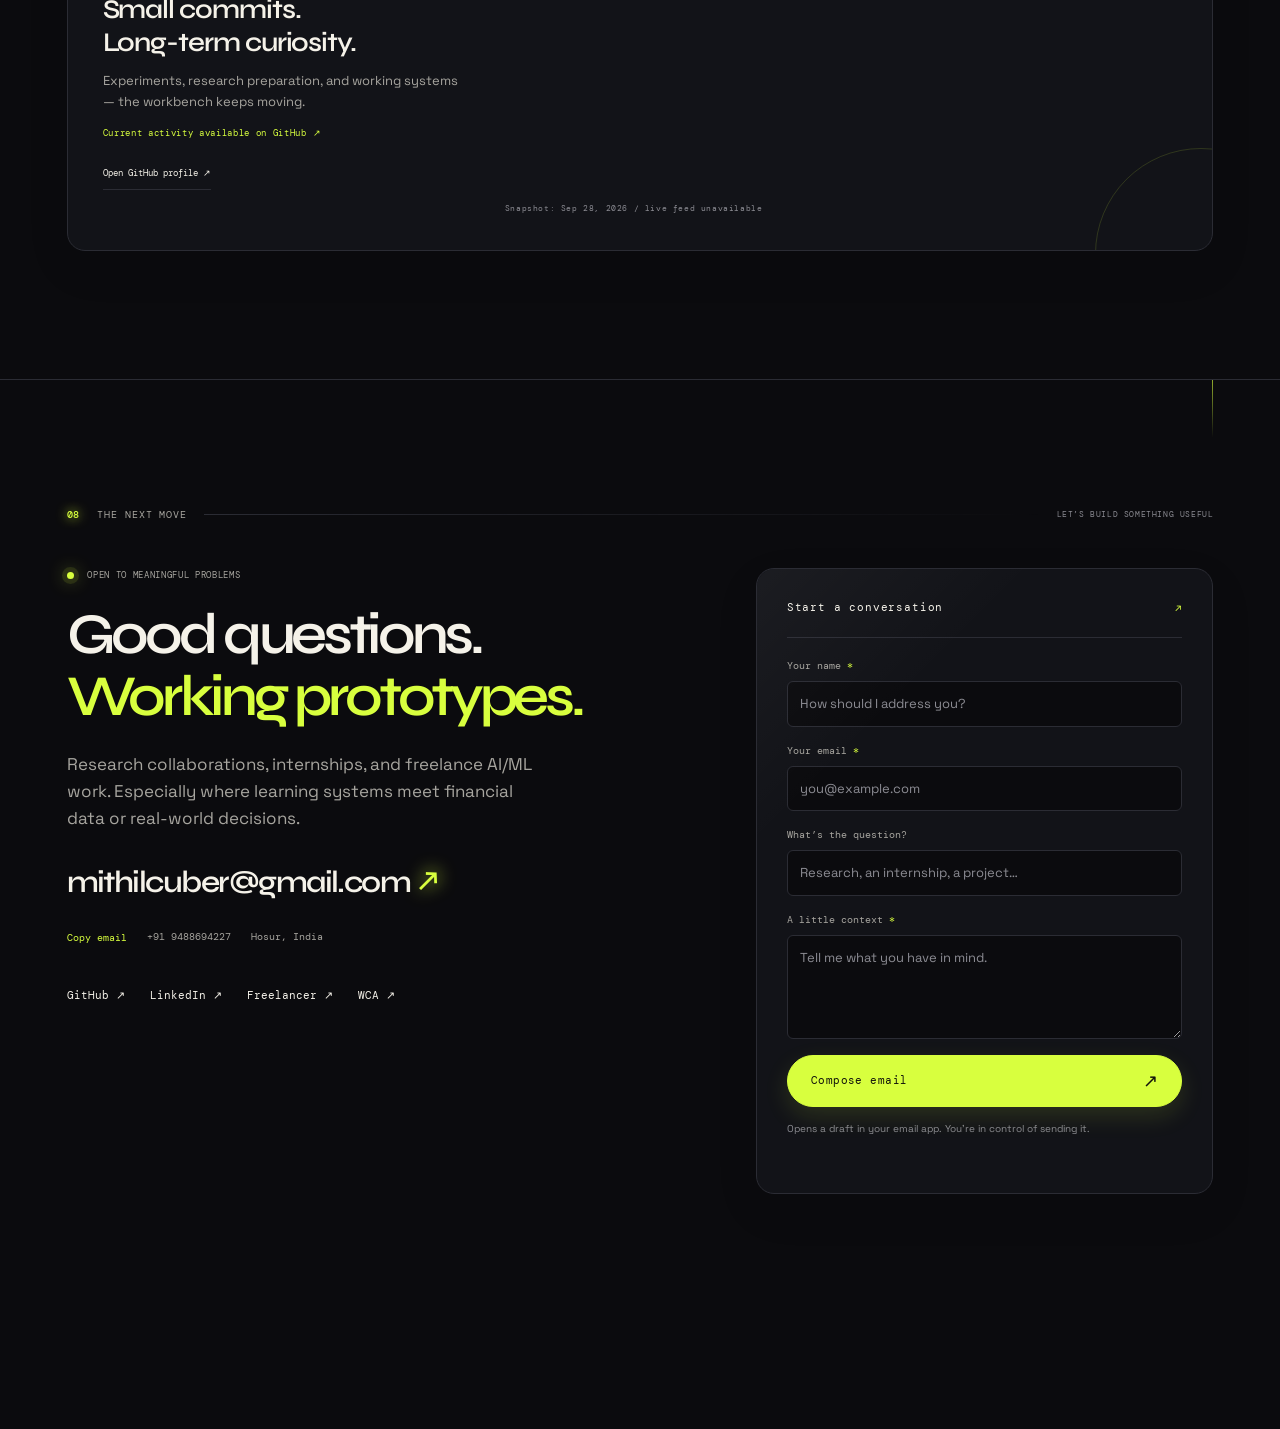
==== commit 8b1669fd: "Add files via upload" ====
--- a/index.html
+++ b/index.html
@@ -1,979 +1,284 @@
 <!doctype html>
-<html lang="en">
+<html lang="en" data-theme="dark">
 <head>
   <meta charset="utf-8">
   <meta name="viewport" content="width=device-width, initial-scale=1">
-  <meta name="description" content="Mithilesh Adhinarayanan — AI researcher, quantitative finance enthusiast, and engineer building systems that turn noisy signals into better decisions.">
-  <meta name="theme-color" content="#090c10">
+  <meta name="description" content="Mithilesh Adhinarayanan — AI researcher, quantitative finance enthusiast, engineer, and speedcuber. Explore reinforcement learning, research, and systems built beyond the notebook.">
+  <meta name="theme-color" content="#0b0b0e">
+  <meta name="author" content="Mithilesh Adhinarayanan">
+  <meta property="og:type" content="website">
+  <meta property="og:title" content="Mithilesh Adhinarayanan — Signal / Move / Result">
+  <meta property="og:description" content="Applied AI research, quantitative finance, systems engineering, and the mathematics of making a better next move.">
+  <meta property="og:url" content="https://mithil-7.github.io/">
+  <meta property="og:image" content="https://mithil-7.github.io/assets/social-card.png">
+  <meta property="og:image:width" content="1200">
+  <meta property="og:image:height" content="630">
+  <meta property="og:image:alt" content="Mithilesh Adhinarayanan — State. Move. Result. AI research, quantitative finance, and engineering.">
+  <meta name="twitter:card" content="summary_large_image">
+  <meta name="twitter:title" content="Mithilesh — Signal / Move / Result">
+  <meta name="twitter:description" content="Applied AI research, quantitative finance, engineering, and the mathematics of making a better move.">
+  <meta name="twitter:image" content="https://mithil-7.github.io/assets/social-card.png">
+  <link rel="canonical" href="https://mithil-7.github.io/">
   <link rel="icon" href="assets/favicon.svg" type="image/svg+xml">
   <title>Mithilesh Adhinarayanan — Signal / Move / Result</title>
   <script>
     (() => {
-      try { document.documentElement.dataset.theme = localStorage.getItem('mithil-theme') || 'dark'; }
-      catch (_) { document.documentElement.dataset.theme = 'dark'; }
+      const root = document.documentElement;
+      root.classList.add('js');
+      try {
+        const theme = localStorage.getItem('mithil-theme');
+        root.dataset.theme = theme === 'light' ? 'light' : 'dark';
+        if (localStorage.getItem('mithil-motion') === 'paused') root.dataset.motion = 'paused';
+      } catch (_) { /* Use the accessible default when storage is unavailable. */ }
     })();
   </script>
   <link rel="preconnect" href="https://fonts.googleapis.com">
   <link rel="preconnect" href="https://fonts.gstatic.com" crossorigin>
-  <link href="https://fonts.googleapis.com/css2?family=DM+Mono:wght@400;500&family=Space+Grotesk:wght@400;500;600;700&display=swap" rel="stylesheet">
-  <style>
-    :root {
-      --ink: #101210;
-      --paper: #f3f1eb;
-      --paper-deep: #e8e5dc;
-      --white: #faf9f5;
-      --muted: #6c6e68;
-      --line: rgba(16, 18, 16, .18);
-      --line-dark: rgba(243, 241, 235, .18);
-      --acid: #d7ff43;
-      --orange: #ff6a3d;
-      --blue: #626bff;
-      --max: 1440px;
-      --gutter: clamp(20px, 4vw, 72px);
+  <link href="https://fonts.googleapis.com/css2?family=DM+Mono:wght@400;500&family=Space+Grotesk:wght@400;500;600;700&family=Syne:wght@500;600;700;800&display=swap" rel="stylesheet">
+  <link rel="stylesheet" href="site.css">
+  <script src="puzzles.js" defer></script>
+  <script src="site.js" defer></script>
+  <script src="ambient.js" defer></script>
+  <script type="application/ld+json">
+    {
+      "@context": "https://schema.org",
+      "@type": "Person",
+      "name": "Mithilesh Adhinarayanan",
+      "url": "https://mithil-7.github.io/",
+      "email": "mailto:mithilcuber@gmail.com",
+      "description": "Computer Science undergraduate, AI researcher, quantitative finance enthusiast, and engineer.",
+      "affiliation": { "@type": "CollegeOrUniversity", "name": "SASTRA Deemed University" },
+      "knowsAbout": ["Reinforcement learning", "Deep learning", "Quantitative finance", "Computer vision", "Full-stack development", "Mathematics", "Speedcubing"],
+      "sameAs": ["https://github.com/Mithil-7", "https://www.linkedin.com/in/mithilesh-a-07486935b/", "https://stackexchange.com/users/36784600/mithil-a", "https://www.worldcubeassociation.org/persons/2022ADHI01"]
     }
-
-    * { box-sizing: border-box; }
-    html { scroll-behavior: smooth; scroll-padding-top: 100px; }
-    body {
-      margin: 0;
-      background: var(--paper);
-      color: var(--ink);
-      font-family: 'Space Grotesk', Arial, sans-serif;
-      font-size: 16px;
-      line-height: 1.5;
-      overflow-x: hidden;
-    }
-    body::selection { background: var(--acid); color: var(--ink); }
-    a { color: inherit; }
-    img { max-width: 100%; display: block; }
-    figure { margin: 0; min-width: 0; }
-    :focus-visible { outline: 2px solid var(--cyan, var(--blue)); outline-offset: 5px; }
-    button { font: inherit; }
-    .mono, .eyebrow, .index, .meta, .status, .side-note { font-family: 'DM Mono', Consolas, monospace; }
-    .mono { letter-spacing: -.04em; }
-    .page { max-width: var(--max); margin: 0 auto; }
-    .content { padding: 0 var(--gutter); }
-    .skip-link { position: fixed; top: 12px; left: 12px; z-index: 100; padding: 10px 14px; border-radius: 999px; background: var(--acid); color: #101210; font: 11px 'DM Mono', monospace; text-decoration: none; text-transform: uppercase; transform: translateY(-160%); transition: transform .2s ease; }
-    .skip-link:focus { transform: translateY(0); outline: 2px solid var(--ink); outline-offset: 3px; }
-    .grid-bg {
-      background-image: linear-gradient(to right, rgba(16,18,16,.055) 1px, transparent 1px), linear-gradient(to bottom, rgba(16,18,16,.055) 1px, transparent 1px);
-      background-size: 72px 72px;
-    }
-    .dark { background: var(--ink); color: var(--paper); }
-
-    .site-header {
-      position: sticky;
-      top: 0;
-      z-index: 20;
-      min-height: 76px;
-      display: flex;
-      align-items: center;
-      justify-content: space-between;
-      gap: 24px;
-      padding: 0 var(--gutter);
-      border-bottom: 1px solid var(--line);
-      background: rgba(243,241,235,.9);
-      backdrop-filter: blur(18px);
-    }
-    .scroll-progress { position: absolute; right: 0; bottom: -1px; left: 0; height: 2px; background: transparent; pointer-events: none; }
-    .scroll-progress span { display: block; width: 0; height: 100%; background: var(--acid); transform-origin: left center; transition: width .1s linear; }
-    .brand { display: inline-flex; align-items: center; gap: 11px; text-decoration: none; font-weight: 700; letter-spacing: -.06em; }
-    .brand-mark { display: grid; place-items: center; width: 30px; height: 30px; background: var(--ink); color: var(--acid); font: 500 12px/1 'DM Mono', monospace; border-radius: 50%; }
-    .nav { display: flex; align-items: center; gap: clamp(18px, 3vw, 42px); }
-    .nav a { position: relative; font: 11px 'DM Mono', monospace; text-decoration: none; text-transform: uppercase; letter-spacing: .08em; }
-    .nav a::after { content: ''; position: absolute; left: 0; bottom: -7px; width: 100%; height: 1px; background: var(--ink); transform: scaleX(0); transform-origin: right; transition: transform .3s ease; }
-    .nav a:hover::after, .nav a:focus-visible::after { transform: scaleX(1); transform-origin: left; }
-    .nav-cta { padding: 10px 15px; background: var(--ink); color: var(--paper); border-radius: 99px; }
-    .nav-cta::after { display: none; }
-    .menu-toggle { display: none; border: 0; background: transparent; cursor: pointer; font: 11px 'DM Mono', monospace; text-transform: uppercase; }
-
-    .hero { position: relative; min-height: 760px; display: grid; grid-template-columns: minmax(0, 1.07fr) minmax(380px, .93fr); align-items: center; gap: clamp(32px, 6vw, 100px); padding: clamp(76px, 10vw, 150px) var(--gutter) 100px; overflow: hidden; }
-    .hero::after { content: '01'; position: absolute; right: -20px; top: 74px; color: rgba(16,18,16,.06); font: 700 clamp(190px, 31vw, 480px)/.7 'Space Grotesk', sans-serif; letter-spacing: -.15em; pointer-events: none; }
-    .eyebrow { margin: 0 0 22px; color: var(--muted); font-size: 11px; line-height: 1.4; letter-spacing: .15em; text-transform: uppercase; }
-    .eyebrow .dot { display: inline-block; width: 7px; height: 7px; margin-right: 8px; border-radius: 50%; background: var(--orange); }
-    h1, h2, h3, p { margin-top: 0; }
-    h1 { position: relative; z-index: 1; max-width: 800px; margin-bottom: 30px; font-size: clamp(68px, 9vw, 146px); line-height: .82; letter-spacing: -.105em; font-weight: 600; }
-    h1 em { display: block; color: var(--blue); font-style: normal; }
-    h1 > span { display: block; }
-    h1 .outline { color: transparent; -webkit-text-stroke: 1px var(--ink); }
-    .hero-lede { position: relative; z-index: 1; max-width: 550px; margin-bottom: 34px; color: #51534e; font-size: clamp(18px, 2vw, 23px); line-height: 1.34; letter-spacing: -.035em; }
-    .hero-lede strong { color: var(--ink); font-weight: 600; }
-    .hero-actions { position: relative; z-index: 1; display: flex; flex-wrap: wrap; align-items: center; gap: 13px; }
-    .button { display: inline-flex; align-items: center; justify-content: center; gap: 11px; min-height: 46px; padding: 0 18px; border: 1px solid var(--ink); border-radius: 999px; font: 11px 'DM Mono', monospace; text-decoration: none; text-transform: uppercase; transition: transform .25s ease, background .25s ease, color .25s ease; }
-    .button:hover, .button:focus-visible { transform: translateY(-3px); background: var(--ink); color: var(--paper); }
-    .button.acid { border-color: var(--acid); background: var(--acid); }
-    .button.acid:hover, .button.acid:focus-visible { background: var(--ink); color: var(--acid); }
-    .text-link { font: 11px 'DM Mono', monospace; text-decoration: none; text-transform: uppercase; border-bottom: 1px solid var(--ink); padding-bottom: 4px; }
-    .hero-side { position: relative; z-index: 1; min-width: 0; }
-    .hero-image { position: relative; aspect-ratio: .88; overflow: hidden; background: #050605; border-radius: 2px; transform: rotate(2.5deg); box-shadow: 16px 18px 0 var(--orange); }
-    .image-stamp { position: absolute; left: 18px; bottom: 18px; padding: 11px 12px 10px; background: var(--acid); color: var(--ink); font: 500 10px/1.3 'DM Mono', monospace; text-transform: uppercase; letter-spacing: .04em; }
-    .image-stamp strong { display: block; font: 700 19px/1 'Space Grotesk', sans-serif; letter-spacing: -.06em; }
-    .hero-caption { display: flex; justify-content: space-between; gap: 18px; margin-top: 22px; color: var(--muted); font: 10px/1.4 'DM Mono', monospace; text-transform: uppercase; }
-    .hero-caption a { text-underline-offset: 3px; }
-    .floating-cube { position: absolute; right: -6%; bottom: -10%; width: 43%; min-width: 150px; border: 5px solid var(--paper); box-shadow: 8px 9px 0 var(--blue); transform: rotate(-6deg); }
-    .side-note { display: none; }
-
-    .marquee { overflow: hidden; padding: 15px 0 13px; border-block: 1px solid var(--line); background: var(--acid); color: var(--ink); }
-    .marquee-track { display: flex; width: max-content; animation: marquee 32s linear infinite; }
-    .marquee span { display: inline-flex; align-items: center; gap: 25px; padding-right: 25px; white-space: nowrap; font: 500 12px 'DM Mono', monospace; text-transform: uppercase; letter-spacing: .05em; }
-    .marquee i { display: inline-block; width: 8px; height: 8px; background: var(--orange); border-radius: 50%; }
-    @keyframes marquee { to { transform: translateX(-50%); } }
-
-    .section { padding: clamp(84px, 11vw, 170px) 0; border-bottom: 1px solid var(--line); }
-    .section-grid { display: grid; grid-template-columns: minmax(150px, .3fr) minmax(0, 1fr); gap: clamp(28px, 7vw, 120px); }
-    .section-kicker { position: sticky; top: 105px; align-self: start; color: var(--muted); font: 11px/1.5 'DM Mono', monospace; text-transform: uppercase; letter-spacing: .12em; }
-    .section-kicker .number { display: block; margin-bottom: 13px; color: var(--orange); font-size: 17px; }
-    .section-title { max-width: 900px; margin-bottom: 35px; font-size: clamp(42px, 6vw, 84px); line-height: .93; letter-spacing: -.095em; font-weight: 500; }
-    .section-title small { display: block; margin-bottom: 16px; color: var(--blue); font: 11px 'DM Mono', monospace; letter-spacing: .1em; text-transform: uppercase; }
-    .intro { max-width: 730px; margin-bottom: 50px; color: #5d5f59; font-size: clamp(18px, 2.2vw, 26px); line-height: 1.28; letter-spacing: -.045em; }
-    .intro strong { color: var(--ink); font-weight: 600; }
-
-    .idea-grid { display: grid; grid-template-columns: repeat(3, 1fr); gap: 1px; border: 1px solid var(--line); background: var(--line); }
-    .idea { min-height: 215px; padding: 25px; background: var(--paper); }
-    .idea:nth-child(2) { background: var(--acid); }
-    .idea:nth-child(3) { background: var(--ink); color: var(--paper); }
-    .idea .index { display: block; margin-bottom: 56px; font-size: 11px; }
-    .idea h3 { max-width: 210px; margin-bottom: 9px; font-size: 22px; line-height: 1; letter-spacing: -.06em; }
-    .idea p { max-width: 265px; margin-bottom: 0; color: var(--muted); font-size: 13px; line-height: 1.45; }
-    .idea:nth-child(2) p { color: #525c22; }
-    .idea:nth-child(3) p { color: #b4b8af; }
-
-    .dark-section { border-color: var(--line-dark); }
-    .dark-section .section-kicker, .dark-section .section-title small { color: var(--acid); }
-    .dark-section .section-kicker .number { color: var(--orange); }
-    .dark-section .intro { color: #b8bcb4; }
-    .dark-section .intro strong { color: var(--paper); }
-    .projects { display: grid; gap: 0; border-top: 1px solid var(--line-dark); }
-    .project { position: relative; display: grid; grid-template-columns: 80px minmax(0, 1fr) 140px; gap: 22px; align-items: center; padding: 27px 0; border-bottom: 1px solid var(--line-dark); text-decoration: none; transition: padding .3s ease, background .3s ease; }
-    .project::before { content: ''; position: absolute; inset: 0 -24px; z-index: 0; background: var(--acid); transform: scaleY(0); transform-origin: bottom; transition: transform .3s ease; }
-    .project:hover, .project:focus-visible { padding-inline: 14px; color: #101210; }
-    .project:hover::before, .project:focus-visible::before { transform: scaleY(1); }
-    .project > * { position: relative; z-index: 1; }
-    .project-number { align-self: start; padding-top: 5px; color: var(--acid); font: 12px 'DM Mono', monospace; }
-    .project:hover .project-number, .project:focus-visible .project-number { color: #101210; }
-    .project h3 { margin-bottom: 8px; font-size: clamp(25px, 3.2vw, 47px); line-height: .95; letter-spacing: -.08em; font-weight: 500; }
-    .project p { max-width: 680px; margin-bottom: 15px; color: #a8ada5; font-size: 14px; line-height: 1.45; }
-    .project:hover p, .project:focus-visible p { color: #515a22; }
-    .tags { display: flex; flex-wrap: wrap; gap: 6px; }
-    .tag { padding: 5px 8px 4px; border: 1px solid var(--line-dark); border-radius: 99px; color: #a8ada5; font: 10px 'DM Mono', monospace; text-transform: uppercase; }
-    .project:hover .tag, .project:focus-visible .tag { border-color: rgba(16,18,16,.24); color: #555f1d; }
-    .project-arrow { justify-self: end; width: 54px; height: 54px; display: grid; place-items: center; border: 1px solid var(--line-dark); border-radius: 50%; font-size: 24px; transition: transform .3s ease, border-color .3s ease; }
-    .project:hover .project-arrow, .project:focus-visible .project-arrow { border-color: #101210; transform: rotate(-45deg); }
-
-    .research-grid { display: grid; grid-template-columns: 1.23fr .77fr; gap: 1px; background: var(--line); border: 1px solid var(--line); }
-    .research-card { min-height: 310px; padding: 30px; background: var(--paper); }
-    .research-card.featured { background: var(--blue); color: var(--white); }
-    .research-card .card-meta { display: flex; justify-content: space-between; gap: 18px; margin-bottom: 90px; font: 10px 'DM Mono', monospace; text-transform: uppercase; }
-    .research-card h3 { max-width: 600px; margin-bottom: 14px; font-size: clamp(30px, 4vw, 57px); line-height: .9; letter-spacing: -.09em; font-weight: 500; }
-    .research-card p { max-width: 600px; margin-bottom: 18px; color: #5c5e59; font-size: 14px; }
-    .research-card.featured p { color: #d8d9ff; }
-    .research-card .tags .tag { border-color: rgba(16,18,16,.25); color: #555750; }
-    .research-card.featured .tag { border-color: rgba(250,249,245,.3); color: #e4e5ff; }
-    .status { color: var(--orange); font-size: 10px; }
-    .research-card.featured .status { color: #f0d35a; }
-
-    .skill-layout { display: grid; grid-template-columns: minmax(0, .8fr) minmax(0, 1.2fr); gap: clamp(30px, 4vw, 60px); align-items: start; }
-    .skill-layout .section-title { font-size: clamp(42px, 4.5vw, 64px); }
-    .cube-panel { position: sticky; top: 110px; overflow: hidden; background: #070908; box-shadow: 11px 11px 0 var(--acid); }
-    .cube-panel img { width: 100%; }
-    .cube-panel figcaption { display: flex; justify-content: space-between; gap: 12px; padding: 13px 15px; color: #aeb3a9; font: 10px 'DM Mono', monospace; text-transform: uppercase; }
-    .skills { display: grid; grid-template-columns: repeat(2, minmax(0, 1fr)); gap: 0 28px; border-top: 1px solid var(--line); }
-    .skill { padding: 22px 0 24px; border-bottom: 1px solid var(--line); }
-    .skill h3 { margin-bottom: 10px; color: var(--orange); font: 11px 'DM Mono', monospace; letter-spacing: .07em; text-transform: uppercase; }
-    .skill p { margin: 0; color: #5e605a; font-size: 15px; line-height: 1.55; }
-
-    .timeline { border-top: 1px solid var(--line); }
-    .timeline-item { display: grid; grid-template-columns: 175px minmax(0, 1fr) 150px; gap: 28px; padding: 25px 0; border-bottom: 1px solid var(--line); }
-    .timeline-item .date { color: var(--orange); font: 11px 'DM Mono', monospace; text-transform: uppercase; }
-    .timeline-item h3 { margin-bottom: 5px; font-size: 22px; line-height: 1; letter-spacing: -.06em; font-weight: 500; }
-    .timeline-item p { max-width: 650px; margin: 0; color: #696b65; font-size: 14px; }
-    .timeline-item .place { justify-self: end; color: var(--muted); font: 10px/1.35 'DM Mono', monospace; text-align: right; text-transform: uppercase; }
-    .milestones { display: grid; grid-template-columns: repeat(3, 1fr); gap: 1px; margin-top: 46px; background: var(--line); border: 1px solid var(--line); }
-    .milestone { min-height: 120px; padding: 18px; background: var(--paper); }
-    .milestone strong { display: block; margin-bottom: 8px; font-size: 16px; letter-spacing: -.04em; }
-    .milestone span { color: var(--muted); font: 11px/1.4 'DM Mono', monospace; }
-
-    .activity { display: grid; grid-template-columns: minmax(0, .65fr) minmax(0, 1.35fr); gap: 35px; align-items: center; }
-    .activity-copy h2 { max-width: 510px; margin-bottom: 18px; font-size: clamp(44px, 6vw, 83px); line-height: .88; letter-spacing: -.1em; font-weight: 500; }
-    .activity-copy p { max-width: 420px; margin-bottom: 25px; color: #60625c; font-size: 17px; }
-    .contribution-count { display: flex; align-items: baseline; gap: 9px; margin: 0 0 24px; color: var(--muted); }
-    .count-num { color: var(--acid); font-size: clamp(28px, 4vw, 46px); line-height: .9; letter-spacing: -.08em; }
-    .count-label { font: 10px 'DM Mono', monospace; text-transform: uppercase; letter-spacing: .04em; }
-    .count-label a { color: var(--ink); text-underline-offset: 3px; }
-    .activity-visual { padding: 14px; background: #060a0e; border: 1px solid var(--ink); }
-    .gh-calendar-wrap { overflow-x: auto; padding: 13px 4px 8px; scrollbar-color: var(--acid) transparent; }
-    .gh-calendar { display: flex; min-width: 680px; gap: 4px; align-items: flex-start; }
-    .gh-week { display: grid; grid-template-rows: repeat(7, 11px); gap: 4px; }
-    .gh-day { width: 11px; height: 11px; border-radius: 2px; background: rgba(255,255,255,.04); }
-    .gh-day[title] { cursor: help; }
-    .gh-legend { display: flex; align-items: center; justify-content: flex-end; gap: 5px; margin-top: 9px; color: #a8b1b9; font: 9px 'DM Mono', monospace; text-transform: uppercase; }
-    .gh-legend i { display: block; width: 10px; height: 10px; border-radius: 2px; }
-    .gh-legend i:nth-of-type(1) { background: rgba(255,255,255,.04); }
-    .gh-legend i:nth-of-type(2) { background: #0a2e18; }
-    .gh-legend i:nth-of-type(3) { background: #0f4a28; }
-    .gh-legend i:nth-of-type(4) { background: #14643a; }
-    .gh-legend i:nth-of-type(5) { background: #00c896; }
-    .gh-fallback { min-height: 112px; display: grid; place-items: center; padding: 18px; color: #a8b1b9; font: 11px/1.5 'DM Mono', monospace; text-align: center; }
-    .gh-fallback a { color: var(--acid); }
-    .activity-visual figcaption { display: flex; justify-content: space-between; gap: 15px; padding-top: 12px; color: #a8b1b9; font: 10px 'DM Mono', monospace; text-transform: uppercase; }
-
-    .contact-section { position: relative; overflow: hidden; padding-bottom: clamp(100px, 13vw, 190px); border-bottom: 0; }
-    .contact-section::before { content: 'LET\A’S'; white-space: pre; position: absolute; right: -15px; bottom: 20px; color: rgba(16,18,16,.07); font: 700 clamp(140px, 25vw, 350px)/.73 'Space Grotesk', sans-serif; letter-spacing: -.16em; pointer-events: none; }
-    .contact-content { position: relative; z-index: 1; }
-    .contact-content h2 { max-width: 900px; margin-bottom: 30px; font-size: clamp(65px, 11vw, 165px); line-height: .78; letter-spacing: -.12em; font-weight: 500; }
-    .contact-content h2 em { color: var(--blue); font-style: normal; }
-    .contact-content p { max-width: 580px; margin-bottom: 30px; color: #60625c; font-size: 20px; letter-spacing: -.04em; }
-    .footer { display: flex; justify-content: space-between; gap: 20px; padding: 22px var(--gutter) 30px; border-top: 1px solid var(--line); color: var(--muted); font: 10px 'DM Mono', monospace; text-transform: uppercase; }
-    .footer a { text-underline-offset: 3px; }
-
-    .reveal { opacity: 1; transform: none; }
-    .reveal.will-reveal { opacity: 0; transform: translateY(24px); transition: opacity .7s ease, transform .7s ease; }
-    .reveal.is-visible { opacity: 1; transform: none; }
-    @media (max-width: 960px) {
-      .hero { grid-template-columns: 1fr; min-height: 0; padding-top: 90px; }
-      .hero-copy { max-width: 750px; }
-      .hero-side { width: min(100%, 540px); margin-left: auto; }
-      .hero-image { aspect-ratio: 1.18; }
-      .section-grid { grid-template-columns: 1fr; gap: 28px; }
-      .section-kicker { position: static; }
-      .skill-layout { grid-template-columns: 1fr; }
-      .cube-panel { position: static; width: min(100%, 620px); margin: 0; }
-      .activity { grid-template-columns: 1fr; }
-      .activity-visual { width: min(100%, 740px); }
-    }
-    @media (max-width: 700px) {
-      .site-header { min-height: 64px; }
-      .menu-toggle { display: block; }
-      .nav { position: absolute; top: 64px; left: 0; right: 0; display: none; align-items: stretch; flex-direction: column; gap: 0; padding: 14px var(--gutter) 20px; border-bottom: 1px solid var(--line); background: var(--paper); }
-      .nav.is-open { display: flex; }
-      .nav a { padding: 12px 0; }
-      .nav-cta { padding: 12px 15px; text-align: center; }
-      h1 { font-size: clamp(64px, 19vw, 120px); }
-      .hero { padding-top: 70px; padding-bottom: 70px; }
-      .hero-image { box-shadow: 10px 11px 0 var(--orange); }
-      .floating-cube { right: -2%; bottom: -9%; width: 44%; }
-      .idea-grid, .research-grid, .milestones { grid-template-columns: 1fr; }
-      .idea { min-height: 175px; }
-      .idea .index { margin-bottom: 32px; }
-      .project { grid-template-columns: 40px minmax(0, 1fr) 45px; gap: 12px; }
-      .project::before { inset-inline: -12px; }
-      .project-arrow { width: 40px; height: 40px; font-size: 18px; }
-      .project p { font-size: 13px; }
-      .skills { grid-template-columns: 1fr; gap: 0; }
-      .timeline-item { grid-template-columns: 1fr; gap: 8px; }
-      .timeline-item .place { justify-self: start; text-align: left; }
-      .footer { display: block; line-height: 1.7; }
-      .footer span { display: block; }
-      .footer span + span { margin-top: 8px; }
-      .footer a:last-child { display: inline-block; margin-top: 8px; }
-    }
-    @media (prefers-reduced-motion: reduce) {
-      html { scroll-behavior: auto; }
-      *, *::before, *::after { animation-duration: .01ms !important; animation-iteration-count: 1 !important; transition-duration: .01ms !important; }
-      .reveal { opacity: 1; transform: none; }
-    }
-    /* Night polish: preserve the editorial layout, then push it into a calmer, deeper visual system. */
-    :root {
-      --ink: #edf4ef;
-      --paper: #090c10;
-      --paper-deep: #111820;
-      --white: #f8fbf7;
-      --muted: #85919b;
-      --line: rgba(237, 244, 239, .16);
-      --line-dark: rgba(237, 244, 239, .14);
-      --acid: #d7ff43;
-      --orange: #ff795c;
-      --blue: #7f88ff;
-    }
-
-    body {
-      background: #090c10;
-      color: var(--ink);
-    }
-    ::selection { background: var(--acid); color: #090c10; }
-    .grid-bg {
-      background-image: linear-gradient(to right, rgba(237,244,239,.045) 1px, transparent 1px), linear-gradient(to bottom, rgba(237,244,239,.045) 1px, transparent 1px);
-    }
-    .site-header {
-      border-color: var(--line);
-      background: rgba(9, 12, 16, .86);
-      color: var(--ink);
-    }
-    .nav a::after { background: var(--ink); }
-    .nav-cta { background: var(--ink); color: var(--paper); }
-    .hero::after { color: rgba(237,244,239,.035); }
-    h1 .outline { -webkit-text-stroke-color: rgba(237,244,239,.88); }
-    .hero-lede, .intro { color: #a8b2ba; }
-    .hero-lede strong, .intro strong { color: var(--ink); }
-    .button { border-color: var(--ink); }
-    .button:hover, .button:focus-visible { background: var(--ink); color: var(--paper); }
-    .text-link { border-color: var(--ink); }
-
-    .hero-image {
-      background: #040608;
-      border: 1px solid rgba(237,244,239,.18);
-      box-shadow: 16px 18px 0 var(--orange), 0 24px 70px rgba(0,0,0,.35);
-      transition: transform .65s cubic-bezier(.16,1,.3,1), box-shadow .65s ease;
-    }
-    .hero-image:focus-visible { outline: 2px solid var(--acid); outline-offset: 8px; }
-    .hero-slides { position: absolute; inset: 0; overflow: hidden; z-index: 0; }
-    .hero-slide { position: absolute; inset: 0; margin: 0; opacity: 0; visibility: hidden; transform: translate3d(calc(9% * var(--slide-direction, 1)),0,0) scale(1.07); transition: opacity .85s ease, transform 1.15s cubic-bezier(.16,1,.3,1), visibility 0s linear 1.15s; }
-    .hero-slide.is-active { z-index: 2; opacity: 1; visibility: visible; transform: translate3d(0,0,0) scale(1); transition-delay: 0s; }
-    .hero-slide.is-exiting { z-index: 1; opacity: 0; visibility: visible; transform: translate3d(calc(-7% * var(--slide-direction, 1)),0,0) scale(1.015); }
-    .hero-slide::after { content: ''; position: absolute; inset: 0; background: linear-gradient(145deg, rgba(3,5,7,.12), transparent 45%, rgba(3,5,7,.45)); pointer-events: none; }
-    .hero-slide .hero-photo { width: 100%; height: 100%; object-fit: cover; object-position: center; filter: saturate(1.08) contrast(1.08); transform: scale(1.02); transition: transform 1.8s cubic-bezier(.16,1,.3,1), filter .9s ease; }
-    .hero-slide.is-active .hero-photo { transform: scale(1); }
-    .hero-slide:nth-child(2) .hero-photo { object-position: 53% 50%; }
-    .hero-slide:nth-child(3) .hero-photo { object-position: 50% 48%; filter: saturate(1.05) contrast(1.05); }
-    .image-stamp { z-index: 4; box-shadow: 6px 6px 0 rgba(0,0,0,.26); }
-    .floating-cube { z-index: 4; right: 22px; bottom: 82px; width: 42%; min-width: 0; height: auto; object-fit: contain; filter: none; transition: transform .65s cubic-bezier(.16,1,.3,1), box-shadow .65s ease; }
-    .hero-image:hover .floating-cube { transform: rotate(-6deg) translate3d(0,-6px,0); box-shadow: 8px 14px 0 var(--blue); }
-    .slider-ui { position: absolute; right: 16px; bottom: 16px; z-index: 5; display: flex; align-items: center; gap: 8px; padding: 7px 8px; border: 1px solid rgba(237,244,239,.24); border-radius: 999px; background: rgba(6,8,11,.68); backdrop-filter: blur(12px); }
-    .slider-arrow, .slider-dot { border: 0; cursor: pointer; }
-    .slider-arrow { display: grid; place-items: center; width: 28px; height: 28px; border-radius: 50%; background: transparent; color: #edf4ef; font: 16px/1 'DM Mono', monospace; transition: background .25s ease, color .25s ease, transform .25s ease; }
-    .slider-arrow:hover, .slider-arrow:focus-visible { background: var(--acid); color: #090c10; transform: scale(1.08); }
-    .slider-dots { display: flex; align-items: center; gap: 6px; }
-    .slider-dot { position: relative; width: 24px; height: 28px; padding: 0; background: transparent; }
-    .slider-dot::after { content: ''; display: block; width: 6px; height: 6px; margin: auto; border-radius: 99px; background: #a8b3bb; transition: width .35s ease, background .35s ease; }
-    .slider-dot.is-active::after { width: 22px; background: var(--acid); }
-    .slider-dot:focus-visible, .slider-arrow:focus-visible { outline: 2px solid var(--acid); outline-offset: 3px; }
-    .hero-caption { color: #85919b; }
-    .marquee { border-color: var(--line); }
-
-    .section { border-color: var(--line); }
-    .section-kicker { color: var(--muted); }
-    .section-title small { color: var(--blue); }
-    .idea-grid, .research-grid, .milestones { background: var(--line); border-color: var(--line); }
-    .idea { background: #10161d; }
-    .idea:nth-child(3) { background: #171f28; color: var(--ink); }
-    .idea p { color: #9aa5ad; }
-    .idea:nth-child(3) p { color: #aeb9c1; }
-    .dark { background: #111820; color: var(--ink); }
-    .dark-section { border-color: var(--line-dark); }
-    .dark-section .intro strong { color: var(--ink); }
-    .project { border-color: var(--line-dark); }
-    .project p { color: #a8b3bb; }
-    .tag { border-color: var(--line-dark); color: #a8b3bb; }
-    .research-card { background: #10161d; }
-    .research-card p { color: #a8b3bb; }
-    .research-card .tags .tag { border-color: var(--line); color: #a8b3bb; }
-    .skills { border-color: var(--line); }
-    .skill { border-color: var(--line); }
-    .skill p { color: #a8b3bb; }
-    .timeline, .timeline-item { border-color: var(--line); }
-    .timeline-item p { color: #a8b3bb; }
-    .timeline-item .place, .milestone span { color: var(--muted); }
-    .milestone { background: #10161d; }
-    .activity-copy p, .contact-content p { color: #a8b3bb; }
-    .contact-section::before { color: rgba(237,244,239,.045); }
-    .footer { border-color: var(--line); color: var(--muted); }
-    .skip-link { background: var(--acid); color: #101210; }
-
-    @media (max-width: 700px) {
-      .nav { background: rgba(9,12,16,.98); border-color: var(--line); }
-      .hero-image { box-shadow: 10px 11px 0 var(--orange), 0 20px 55px rgba(0,0,0,.32); }
-      .slider-ui { right: 10px; bottom: 10px; }
-    }
-    /* Theme controls, profile depth, and accessible contrast. */
-    :root {
-      --acid: #f0d35a;
-      --orange: #ee5757;
-      --blue: #4b83e8;
-      --cyan: #3dd6d0;
-      --green: #55b87a;
-      --blue-panel: #244b98;
-      --paper-deep: #111820;
-    }
-    html { color-scheme: dark; }
-    html[data-theme="light"] { color-scheme: light; }
-    .header-tools { display: flex; align-items: center; gap: 8px; margin-left: auto; }
-    .utility-button { display: inline-flex; align-items: center; gap: 7px; min-height: 32px; padding: 0 10px; border: 1px solid var(--line); border-radius: 99px; background: transparent; color: var(--ink); cursor: pointer; font: 10px 'DM Mono', monospace; text-transform: uppercase; letter-spacing: .04em; transition: background .25s ease, border-color .25s ease, color .25s ease, transform .25s ease; }
-    .utility-button:hover, .utility-button:focus-visible { border-color: var(--acid); background: rgba(240,211,90,.12); transform: translateY(-2px); }
-    .utility-icon { color: var(--acid); font-size: 15px; line-height: 1; }
-    .audio-control { display: flex; align-items: center; gap: 7px; }
-    #audio-volume { width: 54px; height: 3px; accent-color: var(--acid); cursor: pointer; }
-    .sr-only { position: absolute; width: 1px; height: 1px; padding: 0; margin: -1px; overflow: hidden; clip: rect(0,0,0,0); white-space: nowrap; border: 0; }
-    .brand-mark { background: #040608; color: var(--acid); }
-    .button.acid { color: #101210; font-weight: 600; text-shadow: none; }
-    .button.acid:hover, .button.acid:focus-visible { color: var(--acid); background: #101210; }
-    .image-stamp, .marquee, .idea:nth-child(2) { color: #101210; }
-    .research-card.featured, .contact-panel { background: var(--blue-panel); color: #faf9f5; }
-    .research-card.featured .tags .tag { color: #e4e5ff; border-color: rgba(250,249,245,.3); }
-    .outline-button { color: var(--ink); }
-    .quick-stats { position: relative; display: grid; grid-template-columns: repeat(4, 1fr); gap: 1px; border-bottom: 1px solid var(--line); background: var(--line); }
-    .quick-stats article { min-height: 115px; padding: 22px 20px; background: var(--paper-deep); }
-    .quick-stats strong { display: block; margin-bottom: 8px; color: var(--acid); font-size: clamp(25px, 3vw, 42px); line-height: .9; letter-spacing: -.08em; }
-    .quick-stats span { display: block; color: #a8b2ba; font: 10px/1.45 'DM Mono', monospace; text-transform: uppercase; }
-    .quick-stats sup { color: var(--orange); font-size: 9px; }
-    .stats-note { grid-column: 1 / -1; margin: 0; padding: 10px 20px; background: var(--paper); color: var(--muted); font: 10px 'DM Mono', monospace; }
-    .stats-note sup { color: var(--orange); }
-    .profile-grid { display: grid; grid-template-columns: 1.18fr .82fr; gap: 1px; background: var(--line); border: 1px solid var(--line); }
-    .profile-panel { min-height: 300px; padding: 28px; background: var(--paper-deep); }
-    .profile-panel .eyebrow { color: var(--cyan); }
-    .profile-entry { padding: 15px 0; border-top: 1px solid var(--line); }
-    .profile-entry h3 { margin-bottom: 4px; font-size: 20px; letter-spacing: -.06em; }
-    .profile-entry p { margin-bottom: 5px; color: #a8b2ba; font-size: 14px; }
-    .profile-entry span, .contact-detail { color: var(--muted); font: 10px/1.5 'DM Mono', monospace; text-transform: uppercase; }
-    .contact-panel { background: var(--blue-panel); color: var(--white); }
-    .contact-panel .eyebrow, .contact-panel .contact-detail { color: #dce1ff; }
-    .contact-panel h3 { margin: 62px 0 12px; font-size: clamp(30px, 4vw, 54px); line-height: .9; letter-spacing: -.1em; }
-    .contact-panel a { text-underline-offset: 4px; }
-    .profile-links { display: flex; flex-wrap: wrap; gap: 10px 18px; margin-top: 28px; }
-    .profile-links a { font: 10px 'DM Mono', monospace; text-transform: uppercase; }
-    .subsection-heading { display: flex; justify-content: space-between; align-items: baseline; gap: 18px; margin: 60px 0 18px; padding-bottom: 12px; border-bottom: 1px solid var(--line); }
-    .subsection-heading .eyebrow { margin: 0; color: var(--orange); }
-    .subsection-heading > span { color: var(--muted); font: 11px 'DM Mono', monospace; }
-    .involvement-grid { display: grid; grid-template-columns: repeat(3, 1fr); gap: 1px; background: var(--line); border: 1px solid var(--line); }
-    .involvement { display: grid; grid-template-columns: auto 1fr; gap: 14px; min-height: 235px; padding: 22px; background: var(--paper-deep); }
-    .involvement-icon { font-size: 24px; }
-    .involvement h3 { margin-bottom: 9px; font-size: 20px; line-height: 1; letter-spacing: -.06em; }
-    .involvement p { margin-bottom: 15px; color: #a8b2ba; font-size: 13px; line-height: 1.45; }
-    .involvement span:last-child { color: var(--muted); font: 10px 'DM Mono', monospace; text-transform: uppercase; }
-    .contact-layout { display: grid; grid-template-columns: 1fr .86fr; gap: clamp(35px, 7vw, 105px); align-items: start; }
-    .contact-small { margin-top: 30px; color: var(--muted) !important; font: 11px/1.6 'DM Mono', monospace !important; }
-    .contact-small a { color: var(--ink); text-underline-offset: 4px; }
-    .contact-form { display: grid; grid-template-columns: minmax(0, 1fr); gap: 10px; padding: 22px; border: 1px solid var(--line); background: var(--paper-deep); }
-    .contact-form label { color: var(--muted); font: 10px 'DM Mono', monospace; text-transform: uppercase; }
-    .contact-form label:nth-of-type(3), .contact-form textarea, .contact-form button, .form-status { grid-column: 1 / -1; }
-    .contact-form input, .contact-form textarea { width: 100%; margin-top: 5px; padding: 11px 12px; border: 1px solid var(--line); border-radius: 0; outline: 0; background: transparent; color: var(--ink); font: 13px 'Space Grotesk', sans-serif; resize: vertical; }
-    .contact-form textarea { min-height: 108px; }
-    .contact-form input:focus, .contact-form textarea:focus { border-color: var(--cyan); box-shadow: 0 0 0 2px rgba(61,214,208,.16); }
-    .contact-form span { color: var(--orange); }
-    .contact-form .button { justify-self: start; border: 1px solid var(--acid); }
-    .contact-form .button span { color: inherit; }
-    .form-status { min-height: 18px; color: var(--cyan); font: 10px 'DM Mono', monospace; }
-
-    html[data-theme="light"] body { background: #f3f1eb; color: #101210; }
-    html[data-theme="light"] { --ink: #101210; --paper: #f3f1eb; --paper-deep: #e8e5dc; --white: #faf9f5; --muted: #60645f; --line: rgba(16,18,16,.16); --line-dark: rgba(243,241,235,.2); --acid: #e0bc25; --orange: #b63636; --blue: #3159ad; --cyan: #086f72; }
-    html[data-theme="light"] .site-header { background: rgba(243,241,235,.88); border-color: var(--line); }
-    html[data-theme="light"] .grid-bg { background-image: linear-gradient(to right, rgba(16,18,16,.055) 1px, transparent 1px), linear-gradient(to bottom, rgba(16,18,16,.055) 1px, transparent 1px); }
-    html[data-theme="light"] .hero::after { color: rgba(16,18,16,.055); }
-    html[data-theme="light"] h1 .outline { -webkit-text-stroke-color: #101210; }
-    html[data-theme="light"] .hero-lede, html[data-theme="light"] .intro { color: #51534e; }
-    html[data-theme="light"] .hero-lede strong, html[data-theme="light"] .intro strong { color: #101210; }
-    html[data-theme="light"] .dark, html[data-theme="light"] .dark-section { background: #101820; color: #edf4ef; }
-    html[data-theme="light"] .dark-section .intro { color: #b8bcb4; }
-    html[data-theme="light"] .dark-section .intro strong { color: #edf4ef; }
-    html[data-theme="light"] .dark-section .section-kicker .number { color: #ee7979; }
-    html[data-theme="light"] .dark-section .button { border-color: #edf4ef; }
-    html[data-theme="light"] .dark-section .button:hover, html[data-theme="light"] .dark-section .button:focus-visible { background: #edf4ef; color: #101210; }
-    html[data-theme="light"] .idea { background: var(--paper); color: var(--ink); }
-    html[data-theme="light"] .idea:nth-child(3) { background: #101210; color: #f3f1eb; }
-    html[data-theme="light"] .idea p { color: #6c6e68; }
-    html[data-theme="light"] .idea:nth-child(3) p { color: #b4b8af; }
-    html[data-theme="light"] .research-card, html[data-theme="light"] .milestone, html[data-theme="light"] .profile-panel, html[data-theme="light"] .involvement, html[data-theme="light"] .contact-form { background: var(--paper); }
-    html[data-theme="light"] .research-card p, html[data-theme="light"] .skill p, html[data-theme="light"] .timeline-item p, html[data-theme="light"] .involvement p { color: #5e605a; }
-    html[data-theme="light"] .stats-note { background: var(--paper); }
-    html[data-theme="light"] .contact-panel, html[data-theme="light"] .research-card.featured { background: var(--blue-panel); color: var(--white); }
-    html[data-theme="light"] .research-card.featured p { color: #d8d9ff; }
-    html[data-theme="light"] .research-card .tags .tag { color: #555750; border-color: var(--line); }
-    html[data-theme="light"] .research-card.featured .tags .tag { color: #e4e5ff; border-color: rgba(250,249,245,.3); }
-    html[data-theme="light"] .quick-stats span, html[data-theme="light"] .profile-entry p, html[data-theme="light"] .activity-copy p, html[data-theme="light"] .contact-content p, html[data-theme="light"] .hero-caption { color: #5e605a; }
-    html[data-theme="light"] .utility-icon { color: #765b00; }
-    html[data-theme="light"] .brand-mark { background: #101210; color: #f0d35a; }
-    html[data-theme="light"] .button.acid { color: #101210; }
-    html[data-theme="light"] .button.acid:hover, html[data-theme="light"] .button.acid:focus-visible { color: var(--acid); background: #101210; }
-    html[data-theme="light"] .contact-small a { color: var(--ink); }
-    html[data-theme="light"] .quick-stats strong { color: #765b00; }
-    html[data-theme="light"] .skip-link { background: #e0bc25; color: #101210; }
-
-    @media (max-width: 1180px) {
-      .site-header { flex-wrap: wrap; gap: 12px; padding-block: 14px; }
-      .brand { white-space: nowrap; }
-      .nav { width: 100%; justify-content: space-between; gap: 12px; }
-    }
-
-    @media (max-width: 960px) {
-      .site-header { min-height: 72px; flex-wrap: nowrap; padding-block: 0; }
-      .menu-toggle { display: block; color: var(--ink); min-height: 44px; }
-      .nav { position: absolute; top: 100%; left: 0; right: 0; display: none; align-items: stretch; flex-direction: column; gap: 0; padding: 14px var(--gutter) 20px; border-bottom: 1px solid var(--line); background: var(--paper); }
-      .nav.is-open { display: flex; }
-      .nav a { padding: 12px 0; }
-      .nav-cta { text-align: center; }
-      .involvement-grid { grid-template-columns: 1fr; }
-      .contact-layout { grid-template-columns: 1fr; }
-    }
-    @media (max-width: 700px) {
-      .site-header { gap: 10px; min-height: 64px; }
-      .brand > span:last-child { display: none; }
-      .header-tools { gap: 4px; }
-      .utility-button { padding: 0 8px; }
-      .utility-button > span:not(.utility-icon) { display: none; }
-      #audio-volume { width: 42px; }
-      .quick-stats { grid-template-columns: repeat(2, 1fr); }
-      .quick-stats article { min-height: 94px; padding: 16px 14px; }
-      .stats-note { padding-inline: 14px; }
-      .profile-grid { grid-template-columns: 1fr; }
-      .profile-panel { min-height: 0; }
-      .contact-panel h3 { margin-top: 30px; }
-      .subsection-heading { display: block; }
-      .subsection-heading > span { display: block; margin-top: 8px; }
-      .contact-form { grid-template-columns: 1fr; }
-      .contact-form label:nth-of-type(3), .contact-form textarea, .contact-form button, .form-status { grid-column: auto; }
-      .hero-caption, .activity-visual figcaption { flex-wrap: wrap; }
-      .image-stamp { top: 16px; bottom: auto; }
-      .floating-cube { right: 18px; bottom: 74px; width: 38%; border-width: 3px; }
-      .contact-content h2 { font-size: clamp(50px, 13vw, 80px); letter-spacing: -.09em; }
-      html[data-theme="light"] .nav { background: var(--paper); }
-    }
-  </style>
+  </script>
 </head>
 <body>
-  <div class="page">
-    <a class="skip-link" href="#top">Skip to main content</a>
-    <header class="site-header">
-      <a class="brand" href="#top" aria-label="Mithilesh home"><span class="brand-mark">M/07</span><span>Mithilesh Adhinarayanan</span></a>
-      <div class="header-tools" aria-label="Display and ambient controls">
-        <button class="utility-button" id="theme-toggle" type="button" aria-pressed="false" aria-label="Switch to light theme"><span class="utility-icon" aria-hidden="true">◐</span><span id="theme-label">Light</span></button>
-        <div class="audio-control">
-          <button class="utility-button" id="audio-toggle" type="button" aria-pressed="false" aria-label="Turn ambient music on"><span class="utility-icon" aria-hidden="true">♪</span><span id="audio-label">Ambient off</span></button>
-          <input id="audio-volume" type="range" min="0" max="100" value="55" step="1" aria-label="Ambient music volume">
-          <span id="audio-status" class="sr-only" role="status" aria-live="polite">Ambient music is off.</span>
+  <div class="site-noise" aria-hidden="true"></div>
+  <div class="pointer-glow" aria-hidden="true"></div>
+  <a class="skip-link" href="#top">Skip to main content</a>
+  <header class="site-header">
+    <div class="header-inner">
+       <a class="brand" href="#top"><span class="brand-mark" aria-hidden="true">M<span>07</span></span><span>Mithilesh<span class="brand-dot">.</span></span></a>
+       <nav class="nav" id="main-nav" aria-label="Main navigation">
+         <a href="#about">About</a><a href="#work">Work</a><a href="#research">Research</a><a href="#skills">Stack</a><a href="#experience">Journey</a><a href="#cubing">Cubing</a><a class="nav-cta" href="#contact">Let’s talk <span aria-hidden="true">↗</span></a>
+      </nav>
+      <div class="header-tools">
+        <button class="icon-button" id="theme-toggle" type="button" aria-pressed="false" aria-label="Switch to light theme" title="Change theme"><span aria-hidden="true">◐</span></button>
+        <button class="icon-button" id="motion-toggle" type="button" aria-pressed="false" aria-label="Pause visual animations" title="Pause visual animations"><span id="motion-icon" aria-hidden="true">Ⅱ</span></button>
+        <details class="sound-settings">
+          <summary id="audio-settings-toggle" aria-label="Ambient sound off. Open sound controls" title="Ambient sound — click to turn on">♪</summary>
+          <div class="sound-panel">
+            <p class="eyebrow">A little atmosphere</p>
+            <button class="utility-button" id="audio-toggle" type="button" aria-pressed="false" aria-label="Turn ambient sound on"><span aria-hidden="true">♪</span><span id="audio-label">Ambient off</span></button>
+            <label for="audio-volume">Volume</label><input id="audio-volume" type="range" min="0" max="100" value="40" aria-label="Ambient sound volume">
+            <span id="audio-status" class="sr-only" role="status" aria-live="polite">Ambient sound is off.</span>
+          </div>
+        </details>
+      </div>
+      <button class="menu-toggle" type="button" aria-expanded="false" aria-controls="main-nav">Menu <span aria-hidden="true">+</span></button>
+    </div>
+    <div class="scroll-progress" aria-hidden="true"><span id="scroll-progress-bar"></span></div>
+  </header>
+
+  <main id="top" tabindex="-1">
+    <section class="hero shell" aria-labelledby="hero-title">
+      <div class="hero-copy">
+         <p class="eyebrow"><span class="status-dot" aria-hidden="true"></span> Applied AI researcher / builder</p>
+         <h1 id="hero-title"><span class="sr-only">Mithilesh Adhinarayanan. </span><span>State.</span><span class="accent-text">Move.</span><span class="outline-text">Result.</span></h1>
+         <p class="hero-lede">I’m <strong>Mithilesh Adhinarayanan.</strong><br>I turn noisy observations into better decisions — then build the systems that make the decision useful.</p>
+        <div class="hero-actions"><a class="button primary" href="#work">Explore my work <span aria-hidden="true">↘</span></a><a class="button secondary" href="interactive-lab.html">Enter the puzzle lab <span aria-hidden="true">↗</span></a></div>
+        <div class="hero-links"><a href="https://github.com/Mithil-7" target="_blank" rel="noopener noreferrer">GitHub ↗</a><a href="https://www.linkedin.com/in/mithilesh-a-07486935b/" target="_blank" rel="noopener noreferrer">LinkedIn ↗</a><a href="mailto:mithilcuber@gmail.com">Email ↗</a></div>
+         <p class="hero-location mono">CSE · AI &amp; DS / SASTRA <span aria-hidden="true">—</span> Hosur, India</p>
+         <p class="hero-signal mono"><span>01</span> observe <i>→</i> model <i>→</i> act <span>∞</span></p>
+      </div>
+      <figure class="observatory" aria-labelledby="observatory-caption">
+        <div class="observatory-top mono"><span><span class="tiny-cross" aria-hidden="true">+</span> State-space observatory</span><span>001 / ∞</span></div>
+        <div class="hero-visual" id="hero-visual">
+          <img class="scene-fallback" src="assets/state-space.svg" alt="A colorful three-dimensional cube inside mathematical orbits" width="640" height="580" fetchpriority="high">
+          <canvas id="hero-canvas" width="640" height="580" aria-hidden="true"></canvas>
+          <span class="scene-coordinate mono" aria-hidden="true">sₜ → aₜ → sₜ₊₁</span>
+          <span class="scene-equation mono" aria-hidden="true">π(a | s)</span>
         </div>
-      </div>
-      <button class="menu-toggle" type="button" aria-expanded="false" aria-controls="main-nav">Menu +</button>
-      <nav class="nav" id="main-nav" aria-label="Main navigation">
-        <a href="#about">About</a>
-        <a href="#work">Work</a>
-        <a href="#research">Research</a>
-        <a href="#skills">Skills</a>
-        <a href="#experience">Timeline</a>
-        <a href="interactive-lab.html">Cube Lab ↗</a>
-        <a class="nav-cta" href="#contact">Let's talk ↗</a>
-      </nav>
-      <div class="scroll-progress" role="progressbar" aria-label="Page scroll progress" aria-valuemin="0" aria-valuemax="100" aria-valuenow="0"><span id="scroll-progress-bar"></span></div>
-    </header>
-
-    <main id="top" tabindex="-1">
-      <section class="hero grid-bg" aria-labelledby="hero-title">
-        <div class="hero-copy-block">
-          <p class="eyebrow"><span class="dot"></span> AI researcher / quant enthusiast / builder</p>
-          <h1 id="hero-title"><span>State.</span><em>Move.</em><span class="outline">Result.</span></h1>
-          <p class="hero-lede">I’m <strong>Mithilesh Adhinarayanan</strong> — a CSE student and AI researcher building systems that turn noisy observations into better decisions.</p>
-          <div class="hero-actions">
-            <a class="button acid" href="#work">Explore the work <span>↘</span></a>
-            <a class="button outline-button" href="interactive-lab.html">Open Cube Lab ↗</a>
-            <a class="text-link" href="https://github.com/Mithil-7" target="_blank" rel="noreferrer">GitHub ↗</a>
-            <a class="text-link" href="mailto:mithilcuber@gmail.com">Email ↗</a>
+        <figcaption id="observatory-caption"><div><span class="eyebrow">One cube. A universe of decisions.</span><strong>4.32 × 10<sup>19</sup><span>legal 3×3 states</span></strong></div><button class="text-button js-control" type="button" id="hero-move">Make a move <span aria-hidden="true">↗</span></button></figcaption>
+        <div class="observatory-bottom mono" aria-hidden="true"><span id="hero-notation">R · U · R′ · U′</span><span>observe / act / learn</span></div>
+      </figure>
+    </section>
+
+    <section class="proof-strip shell" aria-label="At a glance">
+      <a href="#experience"><strong>Top 30</strong><span>CMI STEMS India / 2025</span></a>
+      <a href="#experience"><strong>WorldQuant</strong><span>BRAIN research consultant</span></a>
+      <a href="#research"><strong>DNN + RL</strong><span>IEEE submission / under review</span></a>
+      <a href="#cubing"><strong>2022ADHI01</strong><span>World Cube Association profile ↗</span></a>
+    </section>
+
+    <div class="signal-marquee" aria-label="Mithilesh's focus areas">
+      <div class="signal-marquee-track"><span>Reinforcement learning</span><i>✳</i><span>Quantitative finance</span><i>✳</i><span>Applied machine learning</span><i>✳</i><span>Data + decisions</span><i>✳</i><span>Reinforcement learning</span><i>✳</i><span>Quantitative finance</span><i>✳</i><span>Applied machine learning</span><i>✳</i><span>Data + decisions</span><i>✳</i></div>
+    </div>
+
+    <section class="section shell about-section" id="about" aria-labelledby="about-title">
+      <div class="section-label"><span class="section-number">01</span><span>The through-line</span><span class="section-line" aria-hidden="true"></span><span class="mono section-aside">curiosity → computation</span></div>
+      <div class="about-grid">
+        <h2 id="about-title">Different systems.<br>The same <em>question.</em></h2>
+        <div class="about-copy"><p class="large-copy">How do you turn uncertainty into a better next move?</p><p>Financial time series, traffic queues, network threats, a scrambled cube. I’m drawn to problems where <strong>mathematics explains the structure</strong>, learning finds the signal, and engineering makes the answer usable.</p><p>At SASTRA, I work across AI research and end-to-end applications: from a first experiment to data pipelines, model backends, and the interface someone actually uses.</p></div>
+      </div>
+      <div class="thinking-grid">
+        <article><span class="formula" aria-hidden="true">P(s′ | s, a)</span><h3>Observe the system.</h3><p>Find structure in sequential data, financial signals, and real-world telemetry.</p></article>
+        <article><span class="formula" aria-hidden="true">a* = arg max Q(s, a)</span><h3>Choose with intent.</h3><p>Connect reinforcement learning, probability, and constraints to decisions.</p></article>
+        <article><span class="formula" aria-hidden="true">Δ = result − baseline</span><h3>Build. Measure. Iterate.</h3><p>Take models beyond notebooks into APIs, applications, and working systems.</p></article>
+      </div>
+    </section>
+
+    <section class="section shell" id="work" aria-labelledby="work-title">
+      <div class="section-label"><span class="section-number">02</span><span>Selected systems</span><span class="section-line" aria-hidden="true"></span><span class="mono section-aside">ideas, made executable</span></div>
+       <div class="section-heading"><div><h2 id="work-title">Beyond the <em>notebook.</em></h2><p class="section-intro">Systems I’m building at the intersection of models, data, and people.</p></div><a class="text-link" href="https://github.com/Mithil-7?tab=repositories" target="_blank" rel="noopener noreferrer">All repositories ↗</a></div>
+      <div class="featured-projects">
+         <article class="project-card project-wide project-traffic" id="project-traffic">
+          <div class="project-visual traffic-visual">
+            <div class="visual-label mono"><span>01 / Adaptive network</span><span>Architecture sketch</span></div>
+            <svg class="architecture-art" viewBox="0 0 560 330" role="img" aria-labelledby="traffic-art-title">
+              <title id="traffic-art-title">Camera telemetry flows through MQTT to a multi-agent policy and a hard safety layer</title>
+              <defs><pattern id="traffic-grid" width="28" height="28" patternUnits="userSpaceOnUse"><path d="M28 0H0V28" fill="none" stroke="currentColor" stroke-width=".5" opacity=".12"/></pattern></defs>
+              <rect width="560" height="330" fill="url(#traffic-grid)"/>
+              <g class="diagram-road"><path d="M85 72H470M85 162H470M85 252H470M130 35V287M280 35V287M430 35V287"/></g>
+              <g class="diagram-path"><path d="M130 72H280V162H430V252"/><path d="M130 252H280V162"/></g>
+              <g class="diagram-node"><circle cx="130" cy="72" r="15"/><circle cx="280" cy="72" r="15"/><circle cx="430" cy="72" r="15"/><circle cx="130" cy="162" r="15"/><circle cx="280" cy="162" r="20"/><circle cx="430" cy="162" r="15"/><circle cx="130" cy="252" r="15"/><circle cx="280" cy="252" r="15"/><circle cx="430" cy="252" r="15"/></g>
+              <g class="signal-lights"><circle cx="130" cy="72" r="4"/><circle cx="280" cy="162" r="7"/><circle cx="430" cy="252" r="4"/></g>
+              <g class="flow-particle"><circle cx="205" cy="72" r="4"/><circle cx="355" cy="162" r="4"/></g>
+              <g class="diagram-text"><text x="105" y="47">CAMERA</text><text x="303" y="154">DQN</text><text x="303" y="175">POLICY</text><text x="340" y="287">SAFETY → SIGNAL</text></g>
+            </svg>
+            <div class="pipeline mono"><span>Observe</span><span aria-hidden="true">→</span><span>Learn</span><span aria-hidden="true">→</span><span>Constrain</span><span aria-hidden="true">→</span><span>Act</span></div>
           </div>
-        </div>
-        <div class="hero-side">
-          <div class="hero-image" data-carousel tabindex="0" role="region" aria-roledescription="carousel" aria-label="Rubik's cube photographs">
-            <div class="hero-slides" aria-live="off">
-              <figure class="hero-slide is-active"><img class="hero-photo" src="assets/rubiks-cube.jpg" alt="A colorful Rubik's cube photographed against a black background"></figure>
-              <figure class="hero-slide"><img class="hero-photo" src="assets/rubiks-cube-close.jpg" alt="Close-up view of colorful Rubik's cube stickers"></figure>
-              <figure class="hero-slide"><img class="hero-photo" src="assets/rubiks-cube-yellow.jpg" alt="A yellow Rubik's cube photographed on a bright yellow background"></figure>
-            </div>
-            <div class="image-stamp"><strong>π(a | s)</strong>state → move → result</div>
-            <img class="floating-cube" src="assets/cube-hero.svg" alt="Illustrated Rubik's cube with mathematical notation" loading="lazy">
-            <div class="slider-ui" aria-label="Image carousel controls">
-              <button class="slider-arrow" type="button" data-slide-prev aria-label="Previous cube image">←</button>
-              <div class="slider-dots">
-                <button class="slider-dot is-active" type="button" data-slide-to="0" aria-label="Show cube image 1" aria-current="true"></button>
-                <button class="slider-dot" type="button" data-slide-to="1" aria-label="Show cube image 2" aria-current="false"></button>
-                <button class="slider-dot" type="button" data-slide-to="2" aria-label="Show cube image 3" aria-current="false"></button>
-              </div>
-              <button class="slider-arrow" type="button" data-slide-next aria-label="Next cube image">→</button>
-              <button class="slider-arrow" type="button" data-slide-pause aria-label="Pause slideshow" aria-pressed="false">Ⅱ</button>
-            </div>
-          </div>
-          <div class="hero-caption"><span>CSE · AI &amp; DS / SASTRA</span><span>Hosur, India / 2024—28</span></div>
-          <p class="side-note">A cube is a useful model for my work: observe a state, choose a legal move, measure the result.</p>
-        </div>
-      </section>
-
-      <div class="marquee" aria-label="Areas of focus">
-        <div class="marquee-track"><span>Reinforcement learning <i></i> Quantitative finance <i></i> Applied machine learning <i></i> Data + decisions <i></i> Reinforcement learning <i></i> Quantitative finance <i></i> Applied machine learning <i></i> Data + decisions <i></i></span><span aria-hidden="true">Reinforcement learning <i></i> Quantitative finance <i></i> Applied machine learning <i></i> Data + decisions <i></i> Reinforcement learning <i></i> Quantitative finance <i></i> Applied machine learning <i></i> Data + decisions <i></i></span></div>
-      </div>
-
-      <section class="quick-stats content reveal" aria-label="Profile highlights">
-        <article><strong>95%+</strong><span>reported forecast accuracy<sup>*</sup></span></article>
-        <article><strong>Top 30</strong><span>CMI STEMS India · 2025</span></article>
-        <article><strong>IEEE</strong><span>exchange-rate paper submitted</span></article>
-        <article><strong>WQ</strong><span>WorldQuant BRAIN consultant</span></article>
-        <p class="stats-note"><sup>*</sup> Exchange-rate forecasting research · reported accuracy · IEEE submission under peer review.</p>
-      </section>
-
-      <section class="section content reveal" id="about" aria-labelledby="about-title">
-        <div class="section-grid">
-          <div class="section-kicker"><span class="number">01</span> The question<br>I build around</div>
-          <div>
-            <h2 class="section-title" id="about-title"><small>Signal / policy / impact</small>How do you turn noisy observations into better decisions?</h2>
-            <p class="intro">That question connects my work: <strong>exchange-rate forecasting</strong>, reinforcement-learning agents for traffic signals, and machine learning for network security. I also build the systems around the models — data pipelines, APIs, dashboards, and applications that make an idea usable beyond a notebook.</p>
-            <div class="idea-grid">
-              <article class="idea"><span class="index">01 / research lens</span><h3>Learn from feedback.</h3><p>Sequential data, deep learning, reinforcement learning, anomaly detection, and financial time series.</p></article>
-              <article class="idea"><span class="index">02 / engineering lens</span><h3>Connect models to use.</h3><p>Full-stack applications, data pipelines, computer-vision telemetry, and APIs.</p></article>
-              <article class="idea"><span class="index">03 / mathematical lens</span><h3>Understand uncertainty.</h3><p>Probability, signals, risk, optimisation, and the constraints behind a decision.</p></article>
-            </div>
-          </div>
-        </div>
-      </section>
-
-      <section class="section dark dark-section content reveal" id="work" aria-labelledby="work-title">
-        <div class="section-grid">
-          <div class="section-kicker"><span class="number">02</span> Selected<br>builds</div>
-          <div>
-            <h2 class="section-title" id="work-title">Workbench.</h2>
-            <p class="intro">Projects connecting models with applications, data, and hardware. <strong>Explore the code and ongoing project work.</strong></p>
-            <div class="projects">
-              <a class="project" href="https://github.com/Mithil-7/RL-Based-Traffic-Management-System" target="_blank" rel="noreferrer">
-                <span class="project-number">01</span><div><h3>Adaptive Traffic Management</h3><p>A multi-agent traffic platform with computer-vision telemetry, DQN signal control, emergency preemption, routing, MQTT, and a safety layer learned policies cannot override.</p><div class="tags"><span class="tag">DQN</span><span class="tag">MARL</span><span class="tag">OpenCV</span><span class="tag">Raspberry Pi</span></div></div><span class="project-arrow">↗</span>
-              </a>
-              <a class="project" href="https://github.com/Mithil-7/CraaftHaat" target="_blank" rel="noreferrer">
-                <span class="project-number">02</span><div><h3>CraftHaat</h3><p>An offline-first Flutter + FastAPI prototype for artisan listings from a voice note and a photo, with speech, image, catalog, and ONDC preparation steps.</p><div class="tags"><span class="tag">Flutter</span><span class="tag">FastAPI</span><span class="tag">Whisper</span><span class="tag">ONDC</span></div></div><span class="project-arrow">↗</span>
-              </a>
-              <a class="project" href="https://github.com/Mithil-7/Open_Env-Exchange_rate" target="_blank" rel="noreferrer">
-                <span class="project-number">03</span><div><h3>Exchange Rate OpenEnv</h3><p>An agent environment for deciding what to do with missing, spiking, or stale exchange-rate observations — distinct from the forecasting research direction.</p><div class="tags"><span class="tag">Python</span><span class="tag">OpenEnv</span><span class="tag">Docker</span></div></div><span class="project-arrow">↗</span>
-              </a>
-              <a class="project" href="https://github.com/Mithil-7/DL--nptel-learning-projects" target="_blank" rel="noreferrer">
-                <span class="project-number">04</span><div><h3>Deep Learning Lab</h3><p>Foundational models and notebooks built while working through deep-learning concepts and coursework.</p><div class="tags"><span class="tag">PyTorch</span><span class="tag">TensorFlow</span><span class="tag">Jupyter</span></div></div><span class="project-arrow">↗</span>
-              </a>
-              <a class="project" href="https://github.com/Mithil-7/EFSAT" target="_blank" rel="noreferrer">
-                <span class="project-number">05</span><div><h3>EFSAT</h3><p>Efficient Satellite Analyser project for the Smart India Hackathon 2026 track.</p><div class="tags"><span class="tag">Systems</span><span class="tag">Satellite</span><span class="tag">SIH 2026</span></div></div><span class="project-arrow">↗</span>
-              </a>
-              <a class="project" href="https://github.com/Mithil-7/GSoC-2026-PyMC-Preparation" target="_blank" rel="noreferrer">
-                <span class="project-number">06</span><div><h3>PyMC / GSoC preparation</h3><p>Bayesian modelling, research preparation, and an open-source contribution track focused on PyMC and GSoC 2026.</p><div class="tags"><span class="tag">Bayesian</span><span class="tag">Open source</span><span class="tag">GSoC preparation</span></div></div><span class="project-arrow">↗</span>
-              </a>
-              <a class="project" href="https://github.com/Mithil-7/Data-Science-projects" target="_blank" rel="noreferrer">
-                <span class="project-number">07</span><div><h3>Web-based AI applications</h3><p>Full-stack platforms integrating custom AI/ML solutions end to end: data pipelines, model workflows, interactive interfaces, and deployment-ready APIs.</p><div class="tags"><span class="tag">Python</span><span class="tag">Django</span><span class="tag">MongoDB</span><span class="tag">REST APIs</span></div></div><span class="project-arrow">↗</span>
-              </a>
-              <a class="project" href="https://github.com/Mithil-7?tab=repositories" target="_blank" rel="noreferrer">
-                <span class="project-number">08</span><div><h3>Exchange-rate forecasting engine</h3><p>End-to-end quantitative forecasting direction combining DNN architectures with PPO-based reinforcement learning for multivariate financial time series.</p><div class="tags"><span class="tag">TensorFlow</span><span class="tag">PPO</span><span class="tag">NumPy</span><span class="tag">Pandas</span></div></div><span class="project-arrow">↗</span>
-              </a>
-            </div>
-            <p style="margin: 28px 0 0"><a class="button" href="https://github.com/Mithil-7?tab=repositories" target="_blank" rel="noreferrer">Browse all repositories ↗</a></p>
-          </div>
-        </div>
-      </section>
-
-      <section class="section content reveal" id="research" aria-labelledby="research-title">
-        <div class="section-grid">
-          <div class="section-kicker"><span class="number">03</span> Research<br>notebook</div>
-          <div>
-            <h2 class="section-title" id="research-title">Questions still in motion.</h2>
-            <p class="intro">Two research directions at SASTRA Deemed University: learning from financial time series and finding long-running threats in network traffic.</p>
-            <div class="research-grid">
-              <article class="research-card featured"><div class="card-meta"><span>Mar 2026 → present</span><span class="status">IEEE submitted</span></div><h3>DNN–RL exchange-rate forecasting</h3><p>Hybrid deep neural networks and PPO policy-gradient reinforcement learning for financial time series, incorporating crude oil, gold futures, and NIFTY 50 as macroeconomic signals. Reported predictive accuracy above 95%; submitted to IEEE and awaiting peer review.</p><div class="tags"><span class="tag">DNN</span><span class="tag">PPO</span><span class="tag">Time series</span><span class="tag">Quant finance</span></div></article>
-              <article class="research-card"><div class="card-meta"><span>Feb 2026 → present</span><span class="status">Active</span></div><h3>APT detection</h3><p>Investigating deep learning and anomaly detection to identify stages of advanced persistent threat activity in enterprise network traffic, including sophisticated, long-term threat actors.</p><div class="tags"><span class="tag">ML</span><span class="tag">Security</span><span class="tag">Anomaly detection</span></div></article>
-            </div>
-          </div>
-        </div>
-      </section>
-
-      <section class="section content reveal" id="skills" aria-labelledby="skills-title">
-        <div class="section-grid">
-          <div class="section-kicker"><span class="number">04</span> Tools behind<br>the work</div>
-          <div>
-            <div class="skill-layout">
-              <figure class="cube-panel"><img src="assets/cube-hero.svg" alt="Rubik's cube and mathematical notation from Mithilesh's profile artwork" loading="lazy"><figcaption><span>state / move / result</span><span>R U R′ U′</span></figcaption></figure>
-              <div>
-                <h2 class="section-title" id="skills-title">Tools for every move.</h2>
-                <p class="intro">From a first notebook to a working application.</p>
-                <div class="skills">
-                  <article class="skill"><h3>AI / ML / deep learning</h3><p>Reinforcement Learning · Deep Learning · PPO · DQN · MARL · neural networks · policy gradients · TensorFlow · PyTorch · Keras · Scikit-Learn · backpropagation · time series · transfer learning · model optimisation</p></article>
-                  <article class="skill"><h3>NLP / LLM</h3><p>Natural Language Processing · LLMs · Transformers · BERT / GPT architectures · Hugging Face · text classification · sentiment analysis · tokenisation · embeddings · prompt engineering · RAG · LangChain</p></article>
-                  <article class="skill"><h3>Computer vision</h3><p>OpenCV · YOLO · CNNs · object detection · image classification · image segmentation · real-time video processing · feature extraction · vehicle detection</p></article>
-                  <article class="skill"><h3>Languages</h3><p>Python (advanced) · Java / Swing / GUI · C++ · C · SQL · JavaScript</p></article>
-                  <article class="skill"><h3>Web / full stack</h3><p>Django · Streamlit · Flask · FastAPI · React · HTML / CSS · MongoDB · REST APIs</p></article>
-                  <article class="skill"><h3>Data / analytics</h3><p>NumPy · Pandas · Matplotlib · Seaborn · Plotly · feature engineering · data cleaning · statistical analysis · EDA · data visualisation</p></article>
-                  <article class="skill"><h3>Quantitative finance</h3><p>WorldQuant BRAIN · custom expression languages · algorithmic trading · alpha research · financial forecasting · exchange-rate modelling · macroeconomic analysis · risk analysis · portfolio optimisation · backtesting · probability</p></article>
-                  <article class="skill"><h3>Tools / systems</h3><p>High Performance Computing · Git / GitHub · Linux · Jupyter Notebook · Google Colab · VS Code · Docker · Raspberry Pi · DSA · APT detection · anomaly detection · network security</p></article>
-                  <article class="skill"><h3>Mathematics</h3><p>Advanced mathematics · probability theory · linear algebra · calculus · Olympiad mathematics · physics · statistical modelling · problem solving</p></article>
-                </div>
-              </div>
-            </div>
-          </div>
-        </div>
-      </section>
-
-      <section class="section content reveal" id="experience" aria-labelledby="experience-title">
-        <div class="section-grid">
-          <div class="section-kicker"><span class="number">05</span> Experience +<br>milestones</div>
-          <div>
-            <h2 class="section-title" id="experience-title">A timeline of making, learning, and shipping.</h2>
-            <div class="timeline">
-              <article class="timeline-item"><span class="date">Apr 2026 → now</span><div><h3>WorldQuant · BRAIN Research Consultant</h3><p>Developing and backtesting quantitative alphas on the BRAIN platform using probability and statistical modelling. Reached Gold Genius level while researching signal quality across global financial markets.</p></div><span class="place">Global quantitative<br>investment firm</span></article>
-              <article class="timeline-item"><span class="date">Apr → May 2026</span><div><h3>WorldQuant · BRAIN Conditional Consultant</h3><p>Researched conditional alpha strategies using BRAIN’s expression language and logic-based signal construction.</p></div><span class="place">WorldQuant<br>Part-time</span></article>
-              <article class="timeline-item"><span class="date">Jun → Jul 2026</span><div><h3>XYlofy AI · AI &amp; Data Science Intern</h3><p>Built and deployed machine-learning architectures for real-world automation projects, working across Python data pipelines, REST APIs, and model backends in an Agile SDLC.</p></div><span class="place">Bengaluru, India<br>Industry internship</span></article>
-              <article class="timeline-item"><span class="date">Mar 2026 → now</span><div><h3>Student Researcher · Financial Markets</h3><p>Submitted a DNN–RL exchange-rate forecasting paper to IEEE; integrating PPO policy-gradient reinforcement learning with crude oil, gold futures, and NIFTY 50 signals.</p></div><span class="place">SASTRA Deemed<br>University</span></article>
-              <article class="timeline-item"><span class="date">Feb 2026 → now</span><div><h3>Student Researcher · Cybersecurity</h3><p>Investigating advanced persistent threat detection with machine learning and anomaly identification across network traffic.</p></div><span class="place">SASTRA Deemed<br>University</span></article>
-              <article class="timeline-item"><span class="date">2026 → now</span><div><h3>Freelance AI/ML Developer</h3><p>Delivering custom AI/ML solutions and full-stack applications, from data pipelines and training workflows to deployment-ready backend APIs.</p></div><span class="place">Freelancer.in<br>Remote</span></article>
-            </div>
-            <div class="milestones">
-              <article class="milestone"><strong>CMI STEMS 2025</strong><span>Top 30 in India · Chennai Mathematical Institute</span></article>
-              <article class="milestone"><strong>Smart India Hackathon 2025</strong><span>RL-based intelligent traffic management · Odisha</span></article>
-              <article class="milestone"><strong>IOQM</strong><span>Indian Olympiad Qualifier in Mathematics · merit certificate</span></article>
-              <article class="milestone"><strong>WorldQuant BRAIN</strong><span>Gold Genius level · quantitative alpha research</span></article>
-              <article class="milestone"><strong>Yale / Coursera</strong><span>Financial Markets certification · completed</span></article>
-              <article class="milestone"><strong>NPTEL SWAYAM</strong><span>Deep Learning coursework · 2026</span></article>
-              <article class="milestone"><strong>Harvard CS50W</strong><span>Web Programming with Python and JavaScript · in progress</span></article>
-            </div>
-          </div>
-        </div>
-      </section>
-
-      <section class="section content reveal" id="profile" aria-labelledby="profile-title">
-        <div class="section-grid">
-          <div class="section-kicker"><span class="number">06</span> Education +<br>involvement</div>
-          <div>
-            <h2 class="section-title" id="profile-title">The context around the work.</h2>
-             <div class="profile-grid">
-               <article class="profile-panel"><p class="eyebrow">Education</p><div class="profile-entry"><h3>SASTRA Deemed University</h3><p>B.Tech · Computer Science Engineering (AI &amp; DS) · CGPA 8.16 / 10</p><span>Aug 2024 – June 2028 · Thanjavur, Tamil Nadu</span></div><div class="profile-entry"><h3>Harvard University · CS50W</h3><p>Web Programming with Python &amp; JavaScript</p><span>In progress · Remote</span></div><div class="profile-entry"><h3>Yale University · Coursera</h3><p>Financial Markets certification</p><span>Completed</span></div></article>
-               <article class="profile-panel contact-panel"><p class="eyebrow">Contact directory</p><h3>Hosur, India</h3><p class="contact-detail"><a href="tel:+919488694227">+91 9488694227</a><br><a href="mailto:mithilcuber@gmail.com">mithilcuber@gmail.com</a></p><div class="profile-links"><a href="https://github.com/Mithil-7" target="_blank" rel="noreferrer">GitHub ↗</a><a href="https://www.linkedin.com/in/mithilesh-a-07486935b/" target="_blank" rel="noreferrer">LinkedIn ↗</a><a href="https://stackexchange.com/users/36784600/mithil-a" target="_blank" rel="noreferrer">Stack Exchange ↗</a><a href="https://www.freelancer.in/u/Mithil7a" target="_blank" rel="noreferrer">Freelancer ↗</a></div></article>
-             </div>
-             <div class="subsection-heading"><p class="eyebrow">Community + interests</p><span>People, puzzles, and public problem-solving.</span></div>
-             <div class="involvement-grid">
-               <article class="involvement"><span class="involvement-icon">💬</span><div><h3>Stack Exchange Contributor</h3><p>Active across Mathematics, Computer Science, and Physics communities, engaging with researchers and developers to solve technical and scientific questions.</p><span>Ongoing · Remote</span></div></article>
-               <article class="involvement"><span class="involvement-icon">🧩</span><div><h3>AoPS · Art of Problem Solving</h3><p>Providing comprehensive solutions to difficult mathematics and CS competition problems with a strong foundation in Olympiad-level problem solving.</p><span>2022 – ongoing · Remote</span></div></article>
-               <article class="involvement"><span class="involvement-icon">🔄</span><div><h3>Speedcubing + puzzles</h3><p>Practising speedcubing and puzzle solving as a hands-on way to think about state spaces, legal moves, constraints, and measurable results.</p><span>Ongoing · Personal practice</span></div></article>
-             </div>
-           </div>
-        </div>
-      </section>
-
-      <section class="section content reveal" aria-labelledby="activity-title">
-        <div class="activity">
-           <div class="activity-copy"><p class="eyebrow"><span class="dot"></span> Learning in public</p><h2 id="activity-title">The work is still moving.</h2><p>Repositories, research notes, experiments, and preparation tracks are all part of the same workbench. This graph is loaded from my current GitHub contribution activity and links back to the exact profile view.</p><div id="ghContribCount" class="contribution-count" aria-live="polite"><span class="count-label">Loading current contributions…</span></div><a class="button" href="https://github.com/Mithil-7?tab=overview" target="_blank" rel="noreferrer">Open GitHub profile ↗</a></div>
-           <figure class="activity-visual"><a href="https://github.com/Mithil-7?tab=overview" target="_blank" rel="noreferrer"><div class="gh-calendar-wrap"><div id="ghCalendar" class="gh-calendar" role="img" aria-label="Loading current GitHub contribution graph"></div><div class="gh-legend" aria-hidden="true"><span>Less</span><i></i><i></i><i></i><i></i><i></i><span>More</span></div></div></a><figcaption><span>GitHub / live contribution graph</span><span>Click for exact profile view ↗</span></figcaption></figure>
-        </div>
-      </section>
-
-      <section class="section contact-section content reveal" id="contact" aria-labelledby="contact-title">
-        <div class="contact-content"><p class="eyebrow"><span class="dot"></span> 07 / start a conversation</p><h2 id="contact-title">Good questions deserve <em>working prototypes.</em></h2><p>Open to research collaborations, internships, freelance AI/ML work, and conversations about AI, quantitative finance, or anything at the cutting edge.</p>
-          <div class="contact-layout">
-             <div><p class="contact-small">Use the contact directory above for direct links, or use this form to compose an email.</p></div>
-            <form class="contact-form" id="contact-form"><label for="contact-name">Your name <span>*</span></label><input id="contact-name" name="name" type="text" required autocomplete="name"><label for="contact-email">Email <span>*</span></label><input id="contact-email" name="email" type="email" required autocomplete="email"><label for="contact-subject">Subject</label><input id="contact-subject" name="subject" type="text"><label for="contact-message">Message <span>*</span></label><textarea id="contact-message" name="message" rows="4" required></textarea><button class="button acid" type="submit">Compose email <span>↗</span></button><span id="contact-form-status" class="form-status" role="status" aria-live="polite"></span></form>
-          </div>
-        </div>
-      </section>
-    </main>
-
-    <footer class="footer"><span>Mithilesh Adhinarayanan · Signal / Move / Result</span><span>Hosur, India · Cube photo: <a href="https://unsplash.com/photos/3-x-3-rubiks-cube-1Cd6C1yUzLk" target="_blank" rel="noreferrer">Nick Fewings / Unsplash</a></span><a href="#top">Back to top ↑</a></footer>
-  </div>
-
-  <script src="ambient.js?v=3" defer></script>
-  <script>
-    (() => {
-      const menu = document.querySelector('.menu-toggle');
-      const nav = document.querySelector('#main-nav');
-      menu?.addEventListener('click', () => {
-        const open = nav.classList.toggle('is-open');
-        menu.setAttribute('aria-expanded', String(open));
-        menu.textContent = open ? 'Close ×' : 'Menu +';
-      });
-      nav?.querySelectorAll('a').forEach(link => link.addEventListener('click', () => {
-        nav.classList.remove('is-open');
-        menu?.setAttribute('aria-expanded', 'false');
-        if (menu) menu.textContent = 'Menu +';
-      }));
-      document.addEventListener('keydown', event => {
-        if (event.key !== 'Escape' || !nav.classList.contains('is-open')) return;
-        nav.classList.remove('is-open');
-        menu.setAttribute('aria-expanded', 'false');
-        menu.textContent = 'Menu +';
-        menu.focus();
-      });
-
-      const root = document.documentElement;
-      const themeToggle = document.querySelector('#theme-toggle');
-      const themeLabel = document.querySelector('#theme-label');
-      const setTheme = theme => {
-        const nextTheme = theme === 'light' ? 'light' : 'dark';
-        root.dataset.theme = nextTheme;
-        themeToggle?.setAttribute('aria-pressed', String(nextTheme === 'light'));
-        themeToggle?.setAttribute('aria-label', `Switch to ${nextTheme === 'light' ? 'dark' : 'light'} theme`);
-        if (themeLabel) themeLabel.textContent = nextTheme === 'light' ? 'Dark' : 'Light';
-        document.querySelector('meta[name="theme-color"]')?.setAttribute('content', nextTheme === 'light' ? '#f3f1eb' : '#090c10');
-        try { localStorage.setItem('mithil-theme', nextTheme); } catch (_) { /* storage can be unavailable in file previews */ }
-      };
-      setTheme(root.dataset.theme || 'dark');
-      themeToggle?.addEventListener('click', () => setTheme(root.dataset.theme === 'light' ? 'dark' : 'light'));
-
-      const progress = document.querySelector('.scroll-progress');
-      const progressBar = document.querySelector('#scroll-progress-bar');
-      let progressFrame = 0;
-      const updateProgress = () => {
-        progressFrame = 0;
-        const scrollable = document.documentElement.scrollHeight - window.innerHeight;
-        const percentage = scrollable > 0 ? Math.min(100, Math.max(0, (window.scrollY / scrollable) * 100)) : 0;
-        progressBar?.style.setProperty('width', `${percentage}%`);
-        progress?.setAttribute('aria-valuenow', String(Math.round(percentage)));
-      };
-      const requestProgressUpdate = () => {
-        if (!progressFrame) progressFrame = window.requestAnimationFrame(updateProgress);
-      };
-      window.addEventListener('scroll', requestProgressUpdate, { passive: true });
-      window.addEventListener('resize', requestProgressUpdate);
-      updateProgress();
-
-      // GitHub contribution calendar: keep this live so the portfolio reflects the current profile.
-      (async function loadGithubCalendar() {
-        const countEl = document.getElementById('ghContribCount');
-        const calEl = document.getElementById('ghCalendar');
-        const colors = ['rgba(255,255,255,0.04)', '#0a2e18', '#0f4a28', '#14643a', '#00c896'];
-        if (!countEl || !calEl) return;
-        try {
-          const response = await fetch('https://github-contributions-api.jogruber.de/v4/Mithil-7?y=last');
-          if (!response.ok) throw new Error('GitHub contribution API unavailable');
-          const data = await response.json();
-          const contributions = data.contributions || [];
-          const total = (data.total && (data.total.lastYear ?? Object.values(data.total).pop()))
-            ?? contributions.reduce((sum, day) => sum + day.count, 0);
-          const weeks = [];
-          let currentWeek = [];
-          contributions.forEach((day, index) => {
-            const dayOfWeek = new Date(`${day.date}T00:00:00`).getDay();
-            if (index === 0) for (let pad = 0; pad < dayOfWeek; pad += 1) currentWeek.push(null);
-            currentWeek.push(day);
-            if (dayOfWeek === 6) {
-              weeks.push(currentWeek);
-              currentWeek = [];
-            }
-          });
-          if (currentWeek.length) weeks.push(currentWeek);
-          calEl.innerHTML = '';
-          weeks.forEach(week => {
-            const weekEl = document.createElement('div');
-            weekEl.className = 'gh-week';
-            for (let dayIndex = 0; dayIndex < 7; dayIndex += 1) {
-              const day = week[dayIndex];
-              const cell = document.createElement('div');
-              cell.className = 'gh-day';
-              if (day) {
-                cell.style.background = colors[Math.min(day.level ?? 0, 4)];
-                cell.title = `${day.count} contribution${day.count === 1 ? '' : 's'} on ${day.date}`;
-                cell.setAttribute('aria-label', cell.title);
-              } else {
-                cell.style.visibility = 'hidden';
-              }
-              weekEl.appendChild(cell);
-            }
-            calEl.appendChild(weekEl);
-          });
-          calEl.setAttribute('aria-label', `GitHub contributions for the last year: ${total} total`);
-          countEl.innerHTML = `<span class="count-num">${Number(total).toLocaleString()}</span><span class="count-label">Contributions in the last year</span>`;
-        } catch (_) {
-          countEl.innerHTML = '<span class="count-label">Live data unavailable · <a href="https://github.com/Mithil-7" target="_blank" rel="noreferrer">view profile →</a></span>';
-          calEl.innerHTML = '<div class="gh-fallback"><img src="assets/contributions.svg" alt="GitHub contribution activity fallback snapshot"><span>Open GitHub for the current contribution calendar.</span></div>';
-          calEl.setAttribute('aria-label', 'GitHub contribution snapshot fallback; open the profile for current activity');
-        }
-      })();
-
-      const contactForm = document.querySelector('#contact-form');
-      const contactStatus = document.querySelector('#contact-form-status');
-      contactForm?.addEventListener('submit', event => {
-        event.preventDefault();
-        const form = new FormData(contactForm);
-        const name = String(form.get('name') || '').trim();
-        const email = String(form.get('email') || '').trim();
-        const subject = String(form.get('subject') || 'Portfolio enquiry').trim();
-        const message = String(form.get('message') || '').trim();
-        const body = `Name: ${name}\nEmail: ${email}\n\n${message}`;
-        if (contactStatus) contactStatus.textContent = 'Opening your email client…';
-        window.location.href = `mailto:mithilcuber@gmail.com?subject=${encodeURIComponent(subject)}&body=${encodeURIComponent(body)}`;
-      });
-
-      const reduced = window.matchMedia('(prefers-reduced-motion: reduce)').matches;
-      const revealItems = document.querySelectorAll('.reveal');
-      if (reduced || !('IntersectionObserver' in window)) {
-        revealItems.forEach(item => item.classList.add('is-visible'));
-      } else {
-        const observer = new IntersectionObserver((entries, instance) => {
-          entries.forEach(entry => {
-            if (entry.isIntersecting) {
-              entry.target.classList.add('is-visible');
-              instance.unobserve(entry.target);
-            }
-          });
-        }, { threshold: 0, rootMargin: '0px 0px -40px 0px' });
-        revealItems.forEach(item => { item.classList.add('will-reveal'); observer.observe(item); });
-      }
-
-      const carousel = document.querySelector('[data-carousel]');
-      const slides = carousel ? [...carousel.querySelectorAll('.hero-slide')] : [];
-      const dots = carousel ? [...carousel.querySelectorAll('.slider-dot')] : [];
-      const previous = carousel?.querySelector('[data-slide-prev]');
-      const next = carousel?.querySelector('[data-slide-next]');
-      const pause = carousel?.querySelector('[data-slide-pause]');
-      let activeSlide = 0;
-      let autoAdvance;
-      let userPaused = reduced;
-      let pointerInside = false;
-
-      const syncDots = () => {
-        dots.forEach((dot, index) => {
-          const active = index === activeSlide;
-          dot.classList.toggle('is-active', active);
-          dot.setAttribute('aria-current', String(active));
-          slides[index].setAttribute('aria-hidden', String(!active));
-        });
-      };
-      const showSlide = (requestedIndex, direction = 1) => {
-        if (!slides.length) return;
-        const nextIndex = (requestedIndex + slides.length) % slides.length;
-        if (nextIndex === activeSlide) return;
-        const outgoing = slides[activeSlide];
-        const incoming = slides[nextIndex];
-        outgoing.style.setProperty('--slide-direction', direction);
-        outgoing.classList.remove('is-active');
-        outgoing.classList.add('is-exiting');
-        incoming.classList.remove('is-exiting');
-        incoming.style.setProperty('--slide-direction', direction);
-        incoming.classList.add('is-active');
-        window.setTimeout(() => outgoing.classList.remove('is-exiting'), 1200);
-        activeSlide = nextIndex;
-        syncDots();
-      };
-      const scheduleAdvance = () => {
-        window.clearTimeout(autoAdvance);
-        if (userPaused || pointerInside || document.hidden || carousel?.contains(document.activeElement) || !slides.length) return;
-        autoAdvance = window.setTimeout(() => {
-          showSlide(activeSlide + 1, 1);
-          scheduleAdvance();
-        }, 6200);
-      };
-      const pauseAdvance = () => window.clearTimeout(autoAdvance);
-      const syncPause = () => {
-        pause?.setAttribute('aria-pressed', String(userPaused));
-        pause?.setAttribute('aria-label', userPaused ? 'Play slideshow' : 'Pause slideshow');
-        if (pause) pause.textContent = userPaused ? '▷' : 'Ⅱ';
-      };
-      pause?.addEventListener('click', () => {
-        userPaused = !userPaused;
-        syncPause();
-        scheduleAdvance();
-      });
-      dots.forEach(dot => dot.addEventListener('click', () => {
-        const target = Number(dot.dataset.slideTo);
-        showSlide(target, target >= activeSlide ? 1 : -1);
-        scheduleAdvance();
-      }));
-      previous?.addEventListener('click', () => { showSlide(activeSlide - 1, -1); scheduleAdvance(); });
-      next?.addEventListener('click', () => { showSlide(activeSlide + 1, 1); scheduleAdvance(); });
-      carousel?.addEventListener('mouseenter', () => { pointerInside = true; pauseAdvance(); });
-      carousel?.addEventListener('mouseleave', () => { pointerInside = false; scheduleAdvance(); });
-      carousel?.addEventListener('focusin', pauseAdvance);
-      carousel?.addEventListener('focusout', event => { if (!carousel.contains(event.relatedTarget)) scheduleAdvance(); });
-      carousel?.addEventListener('keydown', event => {
-        if (event.key === 'ArrowLeft') { event.preventDefault(); showSlide(activeSlide - 1, -1); scheduleAdvance(); }
-        if (event.key === 'ArrowRight') { event.preventDefault(); showSlide(activeSlide + 1, 1); scheduleAdvance(); }
-      });
-      document.addEventListener('visibilitychange', scheduleAdvance);
-      syncDots();
-      syncPause();
-      scheduleAdvance();
-
-      const heroImage = document.querySelector('.hero-image');
-      if (!reduced && heroImage && window.matchMedia('(pointer: fine)').matches) {
-        heroImage.addEventListener('pointermove', event => {
-          const bounds = heroImage.getBoundingClientRect();
-          const x = (event.clientX - bounds.left) / bounds.width - .5;
-          const y = (event.clientY - bounds.top) / bounds.height - .5;
-          heroImage.style.transform = `rotate(${2.5 + x * 1.35}deg) translate3d(${x * 3}px, ${y * 3}px, 0)`;
-        });
-        heroImage.addEventListener('pointerleave', () => { heroImage.style.transform = 'rotate(2.5deg)'; });
-      }
-    })();
-  </script>
+          <div class="project-copy"><div class="card-meta"><span>Reinforcement learning / systems</span><span class="badge">SIH 2025</span></div><h3>Adaptive Traffic<br>Management</h3><p>From fixed timers to a network that responds. Camera telemetry feeds DQN agents, emergency preemption, and dynamic routing — with a hard safety layer learned policies cannot override.</p><div class="project-facts"><div><strong>43 tests</strong><span>documented in the repository</span></div><div><strong>Edge → API</strong><span>MQTT, Redis, FastAPI + dashboard</span></div></div><ul class="tags" aria-label="Project technologies"><li>PyTorch</li><li>OpenCV / YOLO</li><li>MARL</li><li>Raspberry Pi</li></ul><div class="card-links"><a href="https://github.com/Mithil-7/RL-Based-Traffic-Management-System" target="_blank" rel="noopener noreferrer">Explore the system ↗</a><a href="https://github.com/Mithil-7/RL-Based-Traffic-Management-System/blob/HEAD/ARCHITECTURE.md" target="_blank" rel="noopener noreferrer">Architecture ↗</a></div><details class="project-details"><summary>Problem, approach &amp; current scope</summary><p><strong>Problem:</strong> traffic demand changes faster than fixed signal schedules. <strong>Approach:</strong> per-intersection policies, a coordinator, telemetry contracts, and mandatory clearance constraints. <strong>Scope:</strong> an end-to-end simulated platform with documented camera and controller integration points; real-road validation is a separate step.</p></details></div>
+         </article>
+         <article class="project-card project-aeris">
+            <div class="project-visual aeris-visual"><div class="visual-label mono"><span>02 / Decision simulator</span><span>Offline-first / AI-ready</span></div>
+             <svg class="architecture-art" viewBox="0 0 560 250" role="img" aria-labelledby="aeris-art-title"><title id="aeris-art-title">A radar-style training simulator moves from sensor signals to an explainable after-action review</title><defs><pattern id="aeris-grid" width="24" height="24" patternUnits="userSpaceOnUse"><path d="M24 0H0V24" fill="none" stroke="currentColor" stroke-width=".5" opacity=".15"/></pattern></defs><rect width="560" height="250" fill="url(#aeris-grid)"/><g class="radar-rings"><circle cx="178" cy="126" r="92"/><circle cx="178" cy="126" r="64"/><circle cx="178" cy="126" r="35"/><path d="M178 26V226M78 126H278"/></g><path class="radar-sweep" d="M178 126L247 68"/><g class="radar-track"><circle cx="244" cy="77" r="5"/><circle cx="108" cy="77" r="4"/><circle cx="220" cy="181" r="4"/></g><g class="aeris-flow"><path d="M302 58H360V92H411"/><path d="M302 126H411"/><path d="M302 194H360V160H411"/></g><g class="aeris-box"><rect x="302" y="39" width="92" height="39" rx="8"/><rect x="302" y="107" width="92" height="39" rx="8"/><rect x="302" y="175" width="92" height="39" rx="8"/><rect x="411" y="73" width="108" height="104" rx="12"/></g><g class="aeris-text"><text x="319" y="63">TRACK</text><text x="319" y="131">CLASSIFY</text><text x="319" y="199">RESPOND</text><text x="428" y="103">AFTER-ACTION</text><text x="428" y="121">REVIEW</text><text x="428" y="148">EXPLAINABLE</text></g></svg>
+           </div><div class="project-copy"><div class="card-meta"><span>Simulation / decision support</span><span class="badge">SIH 2026</span></div><h3>AERIS</h3><p>An offline-first drone and counter-drone training simulator with degraded sensors, explainable AI cues, transparent scoring, and after-action review.</p><div class="project-facts"><div><strong>4-step loop</strong><span>track / classify / alert / resolve</span></div><div><strong>Local-first</strong><span>synthetic scenarios, no external API</span></div></div><ul class="tags" aria-label="Project technologies"><li>Canvas</li><li>Python</li><li>AI cues</li><li>Simulation</li></ul><div class="card-links"><a href="https://github.com/Mithil-7/SIH26247-AERIS" target="_blank" rel="noopener noreferrer">Explore AERIS ↗</a></div><details class="project-details"><summary>Problem, approach &amp; current scope</summary><p><strong>Problem:</strong> training decisions should remain measurable when sensors are noisy or degraded. <strong>Approach:</strong> deterministic scenario packs, a browser radar console, a local classifier cue, and an end-of-run review. <strong>Scope:</strong> a synthetic training prototype for the SIH 2026 brief.</p></details></div>
+         </article>
+          <article class="project-card project-craft">
+            <div class="project-visual craft-visual"><div class="visual-label mono"><span>03 / Human-first AI</span><span>Pipeline sketch</span></div>
+            <svg class="architecture-art" viewBox="0 0 560 250" role="img" aria-labelledby="craft-art-title"><title id="craft-art-title">Voice and photo become a product catalog through a self-hosted AI pipeline</title><g class="diagram-line"><path d="M118 77H235V125H337M118 175H235V125"/><path d="M370 125H442"/></g><g class="diagram-box"><rect x="46" y="43" width="100" height="69" rx="14"/><rect x="46" y="140" width="100" height="69" rx="14"/><rect x="270" y="86" width="100" height="78" rx="18"/><rect x="442" y="57" width="77" height="140" rx="12"/></g><g class="diagram-icon"><path d="M89 61V84Q97 99 105 84V61M80 80Q80 105 97 105Q114 105 114 80M97 105V112M77 188L91 170L105 181L120 162"/><circle cx="118" cy="159" r="5"/><path d="M301 111H339M301 125H331M301 139H339M455 80H504M455 96H487M455 139H505M455 155H497M455 171H486"/></g><g class="diagram-text"><text x="171" y="62">VOICE</text><text x="171" y="194">PHOTO</text><text x="293" y="193">AI ENGINE</text></g><circle class="flow-dot" cx="235" cy="125" r="5"/></svg>
+          </div><div class="project-copy"><div class="card-meta"><span>Voice + vision / accessible commerce</span><span class="badge">Prototype</span></div><h3>CraftHaat</h3><p>A voice note and a photo become a bilingual artisan catalog. Offline-first capture meets self-hosted speech, image, and language models.</p><div class="project-facts"><div><strong>Offline-first</strong><span>capture now, synchronize later</span></div><div><strong>Voice → catalog</strong><span>Whisper + Ollama + ONDC preparation</span></div></div><ul class="tags" aria-label="Project technologies"><li>Flutter</li><li>FastAPI</li><li>Whisper</li><li>pgvector</li></ul><div class="card-links"><a href="https://github.com/Mithil-7/CraaftHaat" target="_blank" rel="noopener noreferrer">Explore the prototype ↗</a></div><details class="project-details"><summary>Problem, approach &amp; current scope</summary><p><strong>Problem:</strong> catalog entry should not require typing or a reliable connection. <strong>Approach:</strong> a local draft queue, self-hosted inference, and structured catalog generation. <strong>Scope:</strong> a prototype; production authentication and live ONDC gateway publishing are ongoing work.</p></details></div>
+        </article>
+         <article class="project-card project-feed">
+            <div class="project-visual feed-visual"><div class="visual-label mono"><span>04 / Decision environment</span><span>Remediation sketch</span></div>
+            <svg class="architecture-art" viewBox="0 0 560 250" role="img" aria-labelledby="feed-art-title"><title id="feed-art-title">An exchange-rate agent chooses to accept, replace, or drop noisy feed observations</title><g class="chart-grid"><path d="M42 50H518M42 100H518M42 150H518M42 200H518M100 35V216M190 35V216M280 35V216M370 35V216M460 35V216"/></g><path class="noisy-signal" d="M42 158L70 139L96 147L118 108L141 139L169 126L190 142L216 37L237 132L262 126L290 155L310 119L335 137L360 123L382 171L407 129L437 133L462 108L491 119L518 93"/><path class="clean-signal" d="M42 155L70 148L96 145L118 142L141 139L169 137L190 133L216 132L237 131L262 132L290 132L310 130L335 131L360 129L382 128L407 125L437 121L462 116L491 111L518 106"/><circle class="signal-marker" cx="216" cy="37" r="7"/><g class="diagram-text"><text x="239" y="48">SPIKE → REPLACE</text><text x="47" y="236">OBSERVATION → ACTION → CLEANER INPUT</text></g></svg>
+          </div><div class="project-copy"><div class="card-meta"><span>Financial data / agent environments</span><span class="badge">OpenEnv</span></div><h3>Exchange Rate OpenEnv</h3><p>Before a model can make a good decision, its inputs need care. An agent chooses whether to accept, replace, or drop missing, spiking, or stale currency-feed observations.</p><div class="project-facts"><div><strong>3 actions</strong><span>accept / patch / drop</span></div><div><strong>3 task levels</strong><span>missing data / spikes / latency</span></div></div><ul class="tags" aria-label="Project technologies"><li>Python</li><li>OpenEnv</li><li>Docker</li><li>ETL</li></ul><div class="card-links"><a href="https://github.com/Mithil-7/Open_Env-Exchange_rate" target="_blank" rel="noopener noreferrer">Explore the environment ↗</a></div><details class="project-details"><summary>Problem, approach &amp; current scope</summary><p><strong>Problem:</strong> corrupted ticks contaminate downstream quantitative models. <strong>Approach:</strong> explicit observation/action spaces and increasingly difficult remediation tasks. <strong>Scope:</strong> a simulated feed-remediation environment, distinct from the exchange-rate forecasting research below.</p></details></div>
+        </article>
+         <article class="project-card project-satellite">
+            <div class="project-visual satellite-visual"><div class="visual-label mono"><span>05 / Semantic earth data</span><span>Event fusion sketch</span></div>
+             <svg class="architecture-art" viewBox="0 0 560 250" role="img" aria-labelledby="satellite-art-title"><title id="satellite-art-title">Satellite observations flow through semantic search and change-event review into a compact transmission packet</title><defs><pattern id="satellite-grid" width="24" height="24" patternUnits="userSpaceOnUse"><path d="M24 0H0V24" fill="none" stroke="currentColor" stroke-width=".5" opacity=".14"/></pattern></defs><rect width="560" height="250" fill="url(#satellite-grid)"/><g class="satellite-orbit"><ellipse cx="164" cy="124" rx="111" ry="71"/><ellipse cx="164" cy="124" rx="76" ry="47"/><path d="M45 124H283M164 42V206"/></g><g class="satellite-beam"><path d="M164 124L247 177L215 196Z"/></g><g class="satellite-body"><rect x="151" y="111" width="27" height="27" rx="4"/><path d="M145 116H128V133H145M184 116H200V133H184M158 104L164 91L170 104"/></g><g class="event-pulse"><circle cx="95" cy="92" r="5"/><circle cx="235" cy="91" r="5"/><circle cx="238" cy="171" r="5"/></g><g class="satellite-flow"><path d="M303 65H359V105H407"/><path d="M303 125H407"/><path d="M303 185H359V145H407"/></g><g class="satellite-box"><rect x="303" y="44" width="91" height="42" rx="8"/><rect x="303" y="104" width="91" height="42" rx="8"/><rect x="407" y="73" width="111" height="104" rx="12"/></g><g class="satellite-text"><text x="319" y="70">OBSERVE</text><text x="319" y="130">SEARCH</text><text x="424" y="104">CHANGE</text><text x="424" y="122">EVENT QUEUE</text><text x="424" y="149">SEMANTIC</text><text x="424" y="167">PACKET</text></g></svg>
+           </div><div class="project-copy"><div class="card-meta"><span>Satellite analytics / offline-first</span><span class="badge">SIH 2026</span></div><h3>EFSAT</h3><p>Event-based Fusion for Semantic Satellite Analytics and Transmission. Search observations in natural language, review ranked change events, compare evidence, and prepare compact semantic packets instead of repeatedly moving full-resolution imagery.</p><div class="project-facts"><div><strong>Event-first</strong><span>ranked changes with provenance</span></div><div><strong>Offline-ready</strong><span>synthetic data, no external API</span></div></div><ul class="tags" aria-label="EFSAT technologies"><li>Semantic search</li><li>Change detection</li><li>Offline-first</li><li>Satellite data</li></ul><div class="card-links"><a href="https://github.com/Mithil-7/EFSAT" target="_blank" rel="noopener noreferrer">Explore EFSAT ↗</a></div><details class="project-details"><summary>Problem, approach &amp; current scope</summary><p><strong>Problem:</strong> analysts should be able to find meaningful changes without repeatedly transferring entire image collections. <strong>Approach:</strong> natural-language search, a ranked change-event queue, an AOI evidence panel, and semantic packet preview. <strong>Scope:</strong> an offline-first prototype using synthetic demonstration data.</p></details></div>
+         </article>
+          <article class="project-card project-match">
+            <div class="project-visual match-visual"><div class="visual-label mono"><span>06 / Entity resolution</span><span>Candidate graph</span></div>
+             <svg class="architecture-art" viewBox="0 0 560 250" role="img" aria-labelledby="match-art-title"><title id="match-art-title">Records are blocked, scored, and resolved through a candidate matching graph</title><defs><pattern id="match-grid" width="24" height="24" patternUnits="userSpaceOnUse"><path d="M24 0H0V24" fill="none" stroke="currentColor" stroke-width=".5" opacity=".14"/></pattern></defs><rect width="560" height="250" fill="url(#match-grid)"/><g class="match-edge"><path d="M118 61L279 89L437 61"/><path d="M118 125L279 89L437 128"/><path d="M118 189L279 161L437 190"/><path d="M118 61L279 161"/><path d="M118 189L279 89"/></g><g class="match-node source"><circle cx="118" cy="61" r="13"/><circle cx="118" cy="125" r="13"/><circle cx="118" cy="189" r="13"/></g><g class="match-node model"><circle cx="279" cy="89" r="20"/><circle cx="279" cy="161" r="20"/></g><g class="match-node target"><circle cx="437" cy="61" r="13"/><circle cx="437" cy="128" r="13"/><circle cx="437" cy="190" r="13"/></g><g class="match-label"><text x="75" y="35">SOURCE 1</text><text x="251" y="94">SCORE</text><text x="405" y="35">MATCH</text><text x="313" y="224">BLOCK → RANK → RESOLVE</text></g><g class="match-score"><rect x="238" y="54" width="82" height="5" rx="3"/><rect x="238" y="126" width="53" height="5" rx="3"/></g></svg>
+           </div><div class="project-copy"><div class="card-meta"><span>Applied ML / entity matching</span><span class="badge">Amazon ML</span></div><h3>Business Entity Resolution</h3><p>An end-to-end matching pipeline that turns messy business records into ranked candidate pairs: country-aware blocking, TF-IDF and token features, a gradient-boosted matcher, and a threshold tuned for the challenge objective.</p><div class="project-facts"><div><strong>Two-stage</strong><span>candidate generation → matching</span></div><div><strong>F0.5 tuned</strong><span>threshold selected on validation</span></div></div><ul class="tags" aria-label="Business Entity Resolution technologies"><li>Python</li><li>TF-IDF</li><li>Gradient boosting</li><li>Data quality</li></ul><div class="card-links"><a href="https://github.com/Mithil-7/Amazon_ML-challenge" target="_blank" rel="noopener noreferrer">Explore the pipeline ↗</a></div><details class="project-details"><summary>Problem, approach &amp; current scope</summary><p><strong>Problem:</strong> the same entity can appear under different names, addresses, and source systems. <strong>Approach:</strong> reduce the search space with country and token-aware blocking, then score candidates with name, address, and country features. <strong>Scope:</strong> a challenge pipeline that writes the required candidate and matching outputs.</p></details></div>
+         </article>
+          <article class="project-card project-volatility">
+            <div class="project-visual volatility-visual"><div class="visual-label mono"><span>07 / Bayesian market states</span><span>Posterior sketch</span></div>
+             <svg class="architecture-art" viewBox="0 0 560 250" role="img" aria-labelledby="volatility-art-title"><title id="volatility-art-title">A noisy exchange-rate return series is interpreted through a latent volatility state</title><defs><pattern id="volatility-grid" width="24" height="24" patternUnits="userSpaceOnUse"><path d="M24 0H0V24" fill="none" stroke="currentColor" stroke-width=".5" opacity=".14"/></pattern></defs><rect width="560" height="250" fill="url(#volatility-grid)"/><g class="volatility-axis"><path d="M43 39V208H520"/><path d="M43 87H520M43 136H520M43 176H520"/></g><path class="volatility-band" d="M43 121C93 103 112 134 151 115S217 68 259 112S326 181 367 134S433 86 520 103L520 153C467 138 425 127 367 159S299 211 259 137S193 108 151 142S85 131 43 151Z"/><path class="volatility-signal" d="M43 138L67 129L88 143L109 115L130 154L151 129L174 118L195 92L216 132L238 71L259 128L281 186L303 105L325 144L346 168L367 132L389 89L411 118L433 153L455 111L477 125L499 98L520 108"/><g class="volatility-label"><text x="63" y="57">OBSERVED RETURNS</text><text x="63" y="232">LATENT STATE → POSTERIOR CHECK</text><text x="382" y="76">HIGH VOLATILITY</text></g></svg>
+           </div><div class="project-copy"><div class="card-meta"><span>Bayesian modelling / quant</span><span class="badge">GSoC prep</span></div><h3>PyMC Stochastic Volatility</h3><p>A Bayesian volatility proof of concept for EUR/USD returns. A latent Gaussian random walk tracks changing variance while Student-T observations accommodate heavy-tailed market shocks.</p><div class="project-facts"><div><strong>Latent state</strong><span>random-walk volatility process</span></div><div><strong>Interpretable</strong><span>posterior checks with ArviZ</span></div></div><ul class="tags" aria-label="PyMC Stochastic Volatility technologies"><li>PyMC</li><li>PyTensor</li><li>ArviZ</li><li>EUR / USD</li></ul><div class="card-links"><a href="https://github.com/Mithil-7/BSTS" target="_blank" rel="noopener noreferrer">Explore the PoC ↗</a></div><details class="project-details"><summary>Problem, approach &amp; current scope</summary><p><strong>Problem:</strong> market returns do not have constant variance, especially during shocks. <strong>Approach:</strong> infer a latent volatility process with a Gaussian random walk and Student-T observation model, then inspect convergence and posterior behavior. <strong>Scope:</strong> a preparatory Bayesian time-series notebook for a PyMC-focused GSoC path.</p></details></div>
+         </article>
+       </div>
+       <div class="more-work"><div class="subsection-heading"><h3>Also on the workbench</h3><span class="mono">experiments / foundations / open source</span></div><div class="workbench-grid">
+        <a href="https://github.com/Mithil-7/DL--nptel-learning-projects" target="_blank" rel="noopener noreferrer"><span class="workbench-icon" aria-hidden="true">∇</span><div><h4>Deep Learning Lab <span aria-hidden="true">↗</span></h4><p>Foundational models and notebooks. PyTorch, TensorFlow, and NPTEL coursework.</p></div></a>
+        <a href="https://github.com/Mithil-7/GSoC-2026-PyMC-Preparation" target="_blank" rel="noopener noreferrer"><span class="workbench-icon" aria-hidden="true">∫</span><div><h4>PyMC / GSoC preparation <span aria-hidden="true">↗</span></h4><p>Bayesian modelling and open-source preparation. A learning and contribution track.</p></div></a>
+         <a href="https://github.com/Mithil-7/Data-Science-projects" target="_blank" rel="noopener noreferrer"><span class="workbench-icon" aria-hidden="true">⌘</span><div><h4>AI + web applications <span aria-hidden="true">↗</span></h4><p>Data pipelines, model workflows, and application backends built end to end.</p></div></a>
+          <a href="https://github.com/Mithil-7?tab=repositories" target="_blank" rel="noopener noreferrer"><span class="workbench-icon" aria-hidden="true">∞</span><div><h4>Original repository index <span aria-hidden="true">↗</span></h4><p>Browse the broader set of projects, experiments, and preparation tracks on GitHub.</p></div></a>
+       </div></div>
+       <div class="project-notes" aria-labelledby="more-projects-title">
+         <div class="subsection-heading"><h3 id="more-projects-title">More original systems</h3><span class="mono">research tools / applied ML / open source</span></div>
+         <div class="project-notes-grid">
+            <article class="project-note">
+              <div class="project-note-top"><span class="project-note-index mono">08</span><span class="badge">Physics + AI</span></div>
+             <h4>ML4Sci Shower Classifier</h4>
+             <p>A GSoC 2026 preparation project for Machine Learning for Science. The notebooks build deep-learning pipelines for calorimeter-shower classification with PyTorch CNNs, ROC-AUC evaluation, and SHAP heatmaps that make the model’s physical evidence inspectable.</p>
+             <ul class="tags" aria-label="ML4Sci technologies"><li>PyTorch</li><li>CNN</li><li>SHAP</li></ul>
+             <a class="project-note-link" href="https://github.com/Mithil-7/ML4Sci-prep" target="_blank" rel="noopener noreferrer">Open repository ↗</a>
+           </article>
+           <article class="project-note">
+             <div class="project-note-top"><span class="project-note-index mono">09</span><span class="badge">Routing PoC</span></div>
+             <h4>Dynamic Closure Routing</h4>
+             <p>A FastAPI microservice proof of concept that ingests temporary road closures and changes graph edge weights so Dijkstra routing recalculates detours immediately, without rebuilding a full planetary index.</p>
+             <ul class="tags" aria-label="Dynamic Closure Routing technologies"><li>FastAPI</li><li>NetworkX</li><li>Pydantic</li></ul>
+             <a class="project-note-link" href="https://github.com/Mithil-7/OSM-Closure-Routing-PoC" target="_blank" rel="noopener noreferrer">Open repository ↗</a>
+           </article>
+           <article class="project-note">
+             <div class="project-note-top"><span class="project-note-index mono">10</span><span class="badge">Practice system</span></div>
+             <h4>Prep / DSA + CP</h4>
+             <p>A personal preparation repository for data structures, algorithms, Codeforces, competitive programming, puzzles, and the structured practice that supports quantitative and systems work.</p>
+             <ul class="tags" aria-label="Prep repository focus"><li>DSA</li><li>Codeforces</li><li>Problem solving</li></ul>
+             <a class="project-note-link" href="https://github.com/Mithil-7/Prep" target="_blank" rel="noopener noreferrer">Open repository ↗</a>
+           </article>
+         </div>
+       </div>
+     </section>
+
+    <section class="section shell" id="research" aria-labelledby="research-title">
+      <div class="section-label"><span class="section-number">03</span><span>Research notebook</span><span class="section-line" aria-hidden="true"></span><span class="mono section-aside">questions still in motion</span></div>
+      <div class="section-heading"><div><h2 id="research-title">Learn from the <em>unexpected.</em></h2><p class="section-intro">Two active directions at SASTRA: uncertainty in markets and long-running threats in networks.</p></div></div>
+      <div class="research-grid">
+        <article class="research-card"><div class="card-meta"><span>01 / Financial time series</span><span class="badge">IEEE submitted</span></div><div class="research-formula" aria-hidden="true">V<sup>π</sup>(s) = 𝔼[Σ γ<sup>t</sup> r<sub>t</sub>]</div><h3>DNN–RL exchange-rate forecasting</h3><p>Combining deep neural networks and PPO policy-gradient reinforcement learning with crude oil, gold futures, and NIFTY 50 as macroeconomic signals.</p><ul class="tags"><li>DNN</li><li>PPO</li><li>Multivariate time series</li></ul><div class="research-bottom"><span class="mono">Mar 2026 → present</span><span class="status-dot" aria-hidden="true"></span></div><details class="research-detail"><summary>Results &amp; publication status</summary><p>The research reports predictive accuracy above 95%. The paper is submitted to IEEE and awaiting peer review. This reported result needs to be read with the study’s metric, data split, and baseline; a public evaluation artifact is not linked here yet.</p></details></article>
+        <article class="research-card"><div class="card-meta"><span>02 / Network security</span><span class="badge">Active research</span></div><div class="research-formula" aria-hidden="true">normal ≠ harmless</div><h3>Advanced persistent threat detection</h3><p>Investigating deep learning and anomaly detection to identify stages of sophisticated, long-term threat activity hidden in enterprise network traffic.</p><ul class="tags"><li>Anomaly detection</li><li>Deep learning</li><li>Cybersecurity</li></ul><div class="research-bottom"><span class="mono">Feb 2026 → present</span><span class="status-dot" aria-hidden="true"></span></div><details class="research-detail"><summary>The question behind the work</summary><p>How can models connect subtle anomalies across network activity rather than treating every event in isolation? This is an ongoing research direction, with investigation focused on threat stages and persistent behavior.</p></details></article>
+      </div>
+    </section>
+
+    <section class="section shell" id="skills" aria-labelledby="skills-title">
+      <div class="section-label"><span class="section-number">04</span><span>Capability atlas</span><span class="section-line" aria-hidden="true"></span><span class="mono section-aside">from theory to deployment</span></div>
+      <div class="section-heading"><div><h2 id="skills-title">Tools for every <em>move.</em></h2><p class="section-intro">A complete view of my working toolkit, organized around what it helps me build.</p></div></div>
+      <div class="skill-filter js-control" role="group" aria-label="Filter skill domains"><button type="button" data-skill-filter="all" aria-pressed="true">All domains</button><button type="button" data-skill-filter="learning" aria-pressed="false">Models + perception</button><button type="button" data-skill-filter="systems" aria-pressed="false">Engineering</button><button type="button" data-skill-filter="quant" aria-pressed="false">Data + mathematics</button></div>
+      <p id="skill-filter-status" class="sr-only" aria-live="polite"></p>
+      <div class="skills-grid">
+        <article class="skill-card" data-skill-domain="learning"><div class="skill-card-top"><span class="skill-symbol" aria-hidden="true">∇θ</span><span class="mono">01 / Learning</span></div><h3>AI, ML &amp; deep learning</h3><p class="skill-lede">Learn a representation. Optimize a policy.</p><p>Reinforcement learning · deep learning · PPO · DQN · multi-agent RL · neural networks · policy gradients · backpropagation · transfer learning · time series · model optimization</p><ul class="tags"><li>TensorFlow</li><li>PyTorch</li><li>Keras</li><li>Scikit-Learn</li></ul><a class="skill-proof" href="#project-traffic">Applied in Adaptive Traffic ↗</a></article>
+        <article class="skill-card" data-skill-domain="learning"><div class="skill-card-top"><span class="skill-symbol" aria-hidden="true">⟨w⟩</span><span class="mono">02 / Language</span></div><h3>NLP &amp; language models</h3><p class="skill-lede">Turn unstructured language into useful systems.</p><p>NLP · LLMs · Transformers · BERT / GPT architectures · text classification · sentiment analysis · tokenization · embeddings · prompt engineering · retrieval-augmented generation</p><ul class="tags"><li>Hugging Face</li><li>LangChain</li><li>Whisper</li><li>Ollama</li></ul><a class="skill-proof" href="https://github.com/Mithil-7/CraaftHaat" target="_blank" rel="noopener noreferrer">Applied in CraftHaat ↗</a></article>
+        <article class="skill-card" data-skill-domain="learning"><div class="skill-card-top"><span class="skill-symbol" aria-hidden="true">⊙</span><span class="mono">03 / Perception</span></div><h3>Computer vision</h3><p class="skill-lede">Pixels become observations, observations become action.</p><p>CNNs · object detection · image classification · image segmentation · feature extraction · real-time video processing · vehicle detection</p><ul class="tags"><li>OpenCV</li><li>YOLO</li><li>Image pipelines</li></ul><a class="skill-proof" href="#project-traffic">Camera-to-policy telemetry ↗</a></article>
+        <article class="skill-card" data-skill-domain="systems"><div class="skill-card-top"><span class="skill-symbol" aria-hidden="true">{ }</span><span class="mono">04 / Languages</span></div><h3>Programming foundations</h3><p class="skill-lede">Express the idea. Understand the machinery.</p><p>Python (advanced) · Java / Swing / GUI · C++ · C · SQL · JavaScript · data structures and algorithms · competitive problem-solving</p><ul class="tags"><li>Python</li><li>C++</li><li>Java</li><li>SQL</li></ul><a class="skill-proof" href="https://github.com/Mithil-7?tab=repositories" target="_blank" rel="noopener noreferrer">Explore code across the stack ↗</a></article>
+        <article class="skill-card" data-skill-domain="systems"><div class="skill-card-top"><span class="skill-symbol" aria-hidden="true">⌘</span><span class="mono">05 / Applications</span></div><h3>Web &amp; full-stack engineering</h3><p class="skill-lede">Connect the model to the person using it.</p><p>Frontend and backend development · HTML / CSS · REST and WebSocket APIs · database integration · offline-first mobile workflows</p><ul class="tags"><li>FastAPI</li><li>Django</li><li>Flask</li><li>Streamlit</li><li>React</li><li>Flutter</li><li>MongoDB</li><li>PostgreSQL</li></ul><a class="skill-proof" href="https://github.com/Mithil-7/Data-Science-projects" target="_blank" rel="noopener noreferrer">Explore application work ↗</a></article>
+        <article class="skill-card" data-skill-domain="quant"><div class="skill-card-top"><span class="skill-symbol" aria-hidden="true">Σx</span><span class="mono">06 / Data</span></div><h3>Data science &amp; analytics</h3><p class="skill-lede">Clean inputs. Better experiments.</p><p>Feature engineering · data cleaning · exploratory data analysis · statistical analysis · data visualization · financial and sequential data pipelines</p><ul class="tags"><li>NumPy</li><li>Pandas</li><li>Matplotlib</li><li>Seaborn</li><li>Plotly</li></ul><a class="skill-proof" href="#research">The research notebook ↗</a></article>
+        <article class="skill-card" data-skill-domain="quant"><div class="skill-card-top"><span class="skill-symbol" aria-hidden="true">α / σ</span><span class="mono">07 / Markets</span></div><h3>Quantitative finance</h3><p class="skill-lede">Find a signal. Account for uncertainty.</p><p>WorldQuant BRAIN · custom expression languages · alpha research · algorithmic trading · backtesting · exchange-rate modelling · financial forecasting · macroeconomic analysis · risk analysis · portfolio optimization</p><ul class="tags"><li>BRAIN</li><li>Time series</li><li>Probability</li><li>Statistical modelling</li></ul><a class="skill-proof" href="#experience">WorldQuant research experience ↗</a></article>
+        <article class="skill-card" data-skill-domain="systems"><div class="skill-card-top"><span class="skill-symbol" aria-hidden="true">&gt;_</span><span class="mono">08 / Infrastructure</span></div><h3>Tools, systems &amp; security</h3><p class="skill-lede">Make experiments reproducible and systems connected.</p><p>High performance computing · Linux · Git / GitHub · Docker · Raspberry Pi · Redis · MQTT · Jupyter Notebook · Google Colab · VS Code · network security · APT detection · anomaly detection</p><ul class="tags"><li>Docker</li><li>Linux</li><li>Git</li><li>Edge systems</li></ul><a class="skill-proof" href="#work">From edge telemetry to APIs ↗</a></article>
+        <article class="skill-card" data-skill-domain="quant"><div class="skill-card-top"><span class="skill-symbol" aria-hidden="true">∫∞</span><span class="mono">09 / Foundations</span></div><h3>Mathematics &amp; problem solving</h3><p class="skill-lede">Look for the invariant beneath the complexity.</p><p>Advanced mathematics · probability theory · linear algebra · calculus · statistical modelling · optimization · Olympiad mathematics · physics · proofs and problem-solving</p><ul class="tags"><li>IOQM</li><li>CMI STEMS</li><li>AoPS</li><li>Stack Exchange</li></ul><a class="skill-proof" href="#profile">Mathematics in public ↗</a></article>
+      </div>
+    </section>
+
+    <section class="section shell" id="experience" aria-labelledby="experience-title">
+      <div class="section-label"><span class="section-number">05</span><span>Journey + milestones</span><span class="section-line" aria-hidden="true"></span><span class="mono section-aside">learn / make / compound</span></div>
+      <div class="section-heading"><div><h2 id="experience-title">Small moves.<br><em>Compounding progress.</em></h2></div></div>
+      <div class="journey-layout"><div class="timeline">
+        <article class="timeline-item"><div class="timeline-date mono">Apr 2026 → present<span class="timeline-dot" aria-hidden="true"></span></div><div><span class="eyebrow">WorldQuant / BRAIN</span><h3>Research Consultant</h3><p>Developing and backtesting quantitative alphas using probability and statistical modelling. Reached <strong>Gold Genius</strong> level while researching signal quality across global markets.</p><p class="timeline-note mono">Conditional Consultant track / Apr–May 2026</p></div></article>
+        <article class="timeline-item"><div class="timeline-date mono">Jun → Jul 2026<span class="timeline-dot" aria-hidden="true"></span></div><div><span class="eyebrow">XYlofy AI / Bengaluru</span><h3>AI &amp; Data Science Intern</h3><p>Built and deployed machine-learning architectures for automation projects, connecting Python data pipelines, REST APIs, and model backends in an Agile development workflow.</p></div></article>
+        <article class="timeline-item"><div class="timeline-date mono">Feb 2026 → present<span class="timeline-dot" aria-hidden="true"></span></div><div><span class="eyebrow">SASTRA Deemed University</span><h3>Student Researcher</h3><p>Investigating APT detection since February and DNN–RL financial forecasting since March. Connecting anomaly detection, sequential learning, and decision-making.</p><a class="text-link" href="#research">Research directions ↗</a></div></article>
+        <article class="timeline-item"><div class="timeline-date mono">2026 → present<span class="timeline-dot" aria-hidden="true"></span></div><div><span class="eyebrow">Freelance / remote</span><h3>AI/ML Developer</h3><p>Delivering custom machine-learning solutions and full-stack applications: data pipelines, training workflows, and deployment-ready backend APIs.</p><a class="text-link" href="https://www.freelancer.in/u/Mithil7a" target="_blank" rel="noopener noreferrer">Freelancer profile ↗</a></div></article>
+      </div><aside class="milestone-board" aria-label="Selected milestones"><span class="eyebrow">Moments that matter</span><article><strong>Top 30 <span>in India</span></strong><p>CMI STEMS / Chennai Mathematical Institute / 2025</p></article><article><strong>IOQM</strong><p>Indian Olympiad Qualifier in Mathematics / merit certificate</p></article><article><strong>SIH 2025</strong><p>RL-based intelligent traffic management / Odisha</p></article><article><strong>Gold Genius</strong><p>WorldQuant BRAIN / quantitative alpha research</p></article><a class="text-link" href="#profile">Education + learning ↘</a></aside></div>
+    </section>
+
+    <section class="section shell" id="cubing" aria-labelledby="cubing-title">
+      <div class="section-label"><span class="section-number">06</span><span>Outside the notebook</span><span class="section-line" aria-hidden="true"></span><span class="mono section-aside">a little more of me</span></div>
+      <div class="section-heading"><div><h2 id="cubing-title">The instinct to <em>solve.</em></h2><p class="section-intro">Speedcubing is where state spaces become something you can hold. Patterns, constraints, algorithms — and the satisfaction of a better next move.</p></div><a class="text-link" href="https://www.worldcubeassociation.org/persons/2022ADHI01" target="_blank" rel="noopener noreferrer">My WCA profile ↗</a></div>
+      <div class="puzzle-explorer">
+        <div class="puzzle-tabs js-control" role="tablist" aria-label="Explore puzzle visualizations"><button type="button" role="tab" id="puzzle-tab-3" data-puzzle="3" aria-selected="true" aria-controls="puzzle-panel">3×3</button><button type="button" role="tab" id="puzzle-tab-2" data-puzzle="2" aria-selected="false" aria-controls="puzzle-panel" tabindex="-1">2×2</button><button type="button" role="tab" id="puzzle-tab-4" data-puzzle="4" aria-selected="false" aria-controls="puzzle-panel" tabindex="-1">4×4</button><button type="button" role="tab" id="puzzle-tab-5" data-puzzle="5" aria-selected="false" aria-controls="puzzle-panel" tabindex="-1">5×5</button><button type="button" role="tab" id="puzzle-tab-pyram" data-puzzle="pyram" aria-selected="false" aria-controls="puzzle-panel" tabindex="-1">Pyraminx</button><button type="button" role="tab" id="puzzle-tab-clock" data-puzzle="clock" aria-selected="false" aria-controls="puzzle-panel" tabindex="-1">Clock</button></div>
+        <div class="puzzle-panel" id="puzzle-panel" role="tabpanel" aria-labelledby="puzzle-tab-3"><figure class="puzzle-stage"><img class="scene-fallback" src="assets/state-space.svg" alt="A three-dimensional Rubik’s cube visualization" width="640" height="580" loading="lazy"><canvas id="puzzle-canvas" width="560" height="440" aria-hidden="true"></canvas><figcaption class="mono">Geometry in motion <span aria-hidden="true">/</span> <span id="puzzle-visual-mode">legal face turns</span></figcaption></figure><div class="puzzle-copy"><span class="eyebrow" id="puzzle-kicker">01 / The classic</span><h3 id="puzzle-name">3×3×3 cube</h3><p id="puzzle-description">A small object with an enormous state space. Each legal turn changes the permutation; the challenge is choosing a useful sequence.</p><div class="puzzle-math" id="puzzle-math">8! × 3⁷ × 12! × 2¹⁰</div><p class="puzzle-math-note" id="puzzle-math-note">43,252,003,274,489,856,000 reachable states.</p><div class="puzzle-actions"><button class="button secondary js-control" id="puzzle-move" type="button">Make a move ↗</button><a class="text-link" href="interactive-lab.html">Open the full lab ↗</a></div><p class="puzzle-note">A visual playground for 2×2, 3×3, 4×4, 5×5, Pyraminx, and Clock. Official competition results are highlighted below.</p></div></div>
+      </div>
+      <div class="wca-strip"><div class="wca-identity"><span class="eyebrow">Official personal best singles</span><a href="https://www.worldcubeassociation.org/persons/2022ADHI01" target="_blank" rel="noopener noreferrer">WCA / 2022ADHI01 ↗</a><p>Cubing Returns Bengaluru / 2022</p></div><div class="wca-record"><span>3×3 cube</span><strong>37.70<small>s</small></strong></div><div class="wca-record"><span>2×2 cube</span><strong>13.17<small>s</small></strong></div><div class="wca-record"><span>Pyraminx</span><strong>6.61<small>s</small></strong></div></div>
+    </section>
+
+    <section class="section shell" id="profile" aria-labelledby="profile-title">
+      <div class="section-label"><span class="section-number">07</span><span>Education + community</span><span class="section-line" aria-hidden="true"></span></div>
+      <div class="section-heading"><div><h2 id="profile-title">Always a <em>student.</em></h2></div></div>
+       <div class="profile-grid"><article class="education-card"><span class="eyebrow">The foundation</span><h3>SASTRA<br>Deemed University</h3><p>B.Tech / Computer Science Engineering<br>Artificial Intelligence &amp; Data Science</p><div class="education-meta"><span class="mono">2024 — 2028</span><strong>AI &amp; DS</strong></div><p class="small-copy">Thanjavur, Tamil Nadu</p></article><div class="learning-list"><article><span class="mono">Completed</span><div><h3>Yale / Coursera</h3><p>Financial Markets certification</p></div><span aria-hidden="true">✓</span></article><article><span class="mono">2026</span><div><h3>NPTEL SWAYAM</h3><p>Deep Learning coursework</p></div><span aria-hidden="true">∇</span></article><article><span class="mono">In progress</span><div><h3>Harvard CS50W</h3><p>Web Programming with Python &amp; JavaScript</p></div><span aria-hidden="true">↗</span></article></div></div>
+      <div class="community-grid"><article><span class="community-symbol" aria-hidden="true">∑</span><div><h3>Mathematics, in public.</h3><p>Contributing to Mathematics, Computer Science, and Physics communities on Stack Exchange. Sharing solutions and engaging with difficult technical questions.</p><a class="text-link" href="https://stackexchange.com/users/36784600/mithil-a" target="_blank" rel="noopener noreferrer">Stack Exchange ↗</a></div></article><article><span class="community-symbol" aria-hidden="true">∴</span><div><h3>AoPS &amp; problem solving.</h3><p>Engaging with challenging mathematics and CS competition problems through Art of Problem Solving since 2022. A place to develop intuition, rigor, and better explanations.</p><span class="mono small-copy">Art of Problem Solving / 2022 → ongoing</span></div></article></div>
+      <div class="activity-panel" id="activity-panel"><div class="activity-copy"><span class="eyebrow">Learning in public</span><h3>Small commits.<br>Long-term curiosity.</h3><p>Experiments, research preparation, and working systems — the workbench keeps moving.</p><p id="ghContribCount" class="mono activity-count" aria-live="polite">Current activity on GitHub ↗</p><a class="text-link" href="https://github.com/Mithil-7?tab=overview" target="_blank" rel="noopener noreferrer">Open GitHub profile ↗</a></div><figure class="activity-visual"><a href="https://github.com/Mithil-7?tab=overview" target="_blank" rel="noopener noreferrer"><div id="ghCalendar" class="gh-calendar-wrap"><img src="assets/contributions.svg" width="960" height="248" alt="Dated GitHub activity snapshot from September 28, 2026; open GitHub for current activity" loading="lazy"></div></a><figcaption class="mono" id="gh-calendar-caption">Dated snapshot / live profile linked above</figcaption></figure></div>
+    </section>
+
+    <section class="section shell contact-section" id="contact" aria-labelledby="contact-title">
+      <div class="section-label"><span class="section-number">08</span><span>The next move</span><span class="section-line" aria-hidden="true"></span><span class="mono section-aside">let’s build something useful</span></div>
+      <div class="contact-layout"><div class="contact-copy"><span class="eyebrow"><span class="status-dot" aria-hidden="true"></span> Open to meaningful problems</span><h2 id="contact-title">Good questions.<br><em>Working prototypes.</em></h2><p>Research collaborations, internships, and freelance AI/ML work. Especially where learning systems meet financial data or real-world decisions.</p><a class="contact-email" href="mailto:mithilcuber@gmail.com">mithilcuber@<wbr>gmail.com <span aria-hidden="true">↗</span></a><div class="contact-direct"><button class="text-button js-control" id="copy-email" type="button">Copy email</button><a href="tel:+919488694227">+91 9488694227</a><span>Hosur, India</span></div><div class="contact-socials"><a href="https://github.com/Mithil-7" target="_blank" rel="noopener noreferrer">GitHub ↗</a><a href="https://www.linkedin.com/in/mithilesh-a-07486935b/" target="_blank" rel="noopener noreferrer">LinkedIn ↗</a><a href="https://www.freelancer.in/u/Mithil7a" target="_blank" rel="noopener noreferrer">Freelancer ↗</a><a href="https://www.worldcubeassociation.org/persons/2022ADHI01" target="_blank" rel="noopener noreferrer">WCA ↗</a></div><span id="copy-status" class="sr-only" role="status" aria-live="polite"></span></div>
+        <form class="contact-form" id="contact-form" action="mailto:mithilcuber@gmail.com" method="get"><div class="form-header"><span class="mono">Start a conversation</span><span aria-hidden="true">↗</span></div><label for="contact-name">Your name <span>*</span><input id="contact-name" name="name" type="text" required autocomplete="name" placeholder="How should I address you?"></label><label for="contact-email">Your email <span>*</span><input id="contact-email" name="email" type="email" required autocomplete="email" placeholder="you@example.com"></label><label for="contact-subject">What’s the question?<input id="contact-subject" name="subject" type="text" placeholder="Research, an internship, a project…"></label><label for="contact-message">A little context <span>*</span><textarea id="contact-message" name="message" rows="4" required placeholder="Tell me what you have in mind."></textarea></label><button class="button primary" type="submit">Compose email <span aria-hidden="true">↗</span></button><p class="form-note">Opens a draft in your email app. You’re in control of sending it.</p><span id="contact-form-status" class="form-status" role="status" aria-live="polite"></span></form>
+      </div>
+    </section>
+  </main>
+  <footer class="footer shell"><a class="brand" href="#top"><span class="brand-mark" aria-hidden="true">M<span>07</span></span><span>Mithilesh<span class="brand-dot">.</span></span></a><p>Mathematics. Machine learning. A better next move.<br><span class="mono">Mithilesh Adhinarayanan / Hosur, India</span></p><a class="text-link" href="#top">Back to top ↑</a></footer>
 </body>
 </html>
--- a/site.css
+++ b/site.css
@@ -0,0 +1,1245 @@
+:root {
+  --bg: #080d14;
+  --panel: #101822;
+  --panel-raised: #151f2c;
+  --text: #edf2ef;
+  --muted: #a0aebd;
+  --dim: #8796a7;
+  --line: #293543;
+  --accent: #81e5bd;
+  --accent-ink: #071610;
+  --blue: #9fbfff;
+  --amber: #f3cf7d;
+  --header-bg: rgba(8, 13, 20, .92);
+  --grid: rgba(157, 182, 212, .075);
+  --font: 'Space Grotesk', Arial, sans-serif;
+  --mono: 'DM Mono', Consolas, monospace;
+  --max: 1380px;
+  --gutter: clamp(20px, 4.5vw, 76px);
+  --ease: cubic-bezier(.22, 1, .36, 1);
+  color-scheme: dark;
+}
+html[data-theme="light"] {
+  --bg: #d7d9d1;
+  --panel: #c9cec4;
+  --panel-raised: #e3e5da;
+  --text: #1d231f;
+  --muted: #455047;
+  --dim: #4f5d54;
+  --line: #9eaa9e;
+  --accent: #3c5700;
+  --accent-ink: #ffffff;
+  --blue: #2d5a8d;
+  --amber: #92462f;
+  --header-bg: rgba(215, 217, 209, .94);
+  --grid: rgba(30, 45, 35, .12);
+  color-scheme: light;
+}
+* { box-sizing: border-box; }
+html { scroll-behavior: smooth; scroll-padding-top: 105px; }
+body { margin: 0; background: var(--bg); color: var(--text); font: 16px/1.6 var(--font); -webkit-font-smoothing: antialiased; }
+::selection { background: var(--accent); color: var(--accent-ink); }
+a { color: inherit; text-decoration: none; }
+button, input, textarea { font: inherit; }
+button { color: inherit; cursor: pointer; }
+button:disabled { opacity: .5; cursor: wait; }
+button, summary, a, input, textarea { -webkit-tap-highlight-color: transparent; }
+:focus-visible { outline: 2px solid var(--accent); outline-offset: 5px; }
+h1, h2, h3, h4, p, figure { margin: 0; }
+h2 { font-size: clamp(38px, 4.8vw, 68px); font-weight: 500; line-height: 1.08; letter-spacing: -.065em; }
+h2 em { color: var(--accent); font-style: normal; }
+h3 { font-weight: 500; letter-spacing: -.04em; line-height: 1.2; }
+img, svg, canvas { display: block; max-width: 100%; }
+.js .js-control[hidden], [hidden] { display: none !important; }
+.shell { width: min(var(--max), 100%); padding-inline: var(--gutter); margin-inline: auto; }
+.mono, .eyebrow { font-family: var(--mono); }
+.eyebrow { display: block; font-size: 10px; text-transform: uppercase; letter-spacing: .1em; color: var(--muted); }
+.sr-only { position: absolute; width: 1px; height: 1px; padding: 0; margin: -1px; overflow: hidden; clip: rect(0,0,0,0); white-space: nowrap; border: 0; }
+.skip-link { position: fixed; top: 12px; left: 16px; z-index: 100; padding: 12px 20px; border-radius: 8px; background: var(--accent); color: var(--accent-ink); transform: translateY(-160%); }
+.skip-link:focus { transform: none; }
+.js-control { display: none !important; }
+.js .js-control { display: flex !important; }
+.accent-text, .brand-dot { color: var(--accent); }
+.text-link, .text-button { font: 11px/1.5 var(--mono); }
+.text-link { display: inline-flex; align-items: center; min-height: 32px; border-bottom: 1px solid var(--line); transition: color .2s, border-color .2s; }
+.text-link:hover { color: var(--accent); border-color: var(--accent); }
+.text-button { display: inline-flex; align-items: center; gap: 12px; min-height: 44px; padding: 0; background: none; border: 0; color: var(--accent); text-align: left; }
+.button { display: inline-flex; justify-content: center; align-items: center; gap: 20px; min-height: 48px; border: 1px solid var(--line); border-radius: 7px; padding: 12px 20px; font: 11px/1.45 var(--mono); transition: background .25s, transform .25s var(--ease), border-color .25s; }
+.button span { font-size: 18px; }
+.button:hover { transform: translateY(-3px); border-color: var(--accent); }
+.button.primary { background: var(--accent); border-color: var(--accent); color: var(--accent-ink); }
+.button.secondary { background: var(--panel); color: var(--text); }
+.button.secondary:hover { background: var(--panel-raised); }
+.status-dot { display: inline-block; width: 6px; height: 6px; margin-right: 8px; vertical-align: middle; background: var(--accent); border-radius: 50%; box-shadow: 0 0 0 4px var(--grid); }
+.site-header { position: sticky; z-index: 50; top: 0; background: var(--header-bg); backdrop-filter: blur(16px); border-bottom: 1px solid var(--line); }
+.header-inner { display: flex; align-items: center; gap: 24px; min-height: 82px; max-width: var(--max); margin: auto; padding-inline: var(--gutter); }
+.brand { display: inline-flex; align-items: center; gap: 11px; white-space: nowrap; font-size: 20px; font-weight: 600; letter-spacing: -.055em; }
+.brand-mark { display: flex; align-items: baseline; font: 500 21px/1 var(--mono); letter-spacing: -.09em; color: var(--accent); }
+.brand-mark > span { font-size: 9px; margin-left: 2px; letter-spacing: -.06em; }
+.nav { display: flex; align-items: center; gap: clamp(16px, 2vw, 29px); margin-left: auto; }
+.nav > a { min-height: 44px; display: flex; align-items: center; font: 10px var(--mono); color: var(--muted); transition: color .2s; }
+.nav > a:hover, .nav > a[aria-current="location"] { color: var(--accent); }
+.nav > .nav-cta { gap: 10px; padding: 0 15px; border: 1px solid var(--line); border-radius: 6px; color: var(--text); }
+.header-tools { display: none; align-items: center; gap: 3px; }
+.js .header-tools { display: flex; }
+.icon-button, .sound-settings > summary { display: grid; place-items: center; border: 0; background: transparent; width: 38px; height: 44px; padding: 0; font: 17px var(--mono); color: var(--muted); border-radius: 6px; }
+.icon-button:hover, .sound-settings > summary:hover { background: var(--panel); color: var(--accent); }
+.icon-button:disabled { cursor: default; }
+.sound-settings { position: relative; }
+.sound-settings > summary { list-style: none; cursor: pointer; }
+.sound-settings > summary::-webkit-details-marker { display: none; }
+.sound-panel { position: absolute; top: 56px; right: 0; width: 230px; padding: 20px; background: var(--panel-raised); border: 1px solid var(--line); border-radius: 10px; box-shadow: 0 15px 40px #0003; }
+.sound-panel .eyebrow { margin-bottom: 16px; }
+.utility-button { display: flex; gap: 10px; min-height: 44px; align-items: center; padding: 10px; font: 11px var(--mono); background: var(--panel); border: 1px solid var(--line); border-radius: 6px; width: 100%; }
+.sound-panel label { display: block; font: 10px var(--mono); margin-top: 18px; color: var(--muted); }
+#audio-volume { display: block; width: 100%; height: 30px; accent-color: var(--accent); }
+.menu-toggle { display: none; align-items: center; justify-content: center; gap: 9px; min-height: 44px; border: 0; padding: 0; background: none; font: 11px var(--mono); }
+.scroll-progress { height: 2px; position: absolute; inset: auto 0 -1px; pointer-events: none; }
+.scroll-progress > span { height: 100%; width: 100%; display: block; transform: scaleX(0); transform-origin: left; background: var(--accent); }
+.hero { display: grid; grid-template-columns: 1fr 1fr; gap: clamp(24px, 3vw, 48px); align-items: center; padding-block: 70px 66px; min-height: 735px; }
+.hero-copy { position: relative; z-index: 1; min-width: 0; }
+.hero-copy > .eyebrow { margin-bottom: 27px; font-size: 10px; }
+h1 { font-size: clamp(84px, 8.75vw, 132px); line-height: .88; font-weight: 600; letter-spacing: -.095em; }
+h1 > span:not(.sr-only) { display: block; }
+h1 .outline-text { color: transparent; -webkit-text-stroke: 1px var(--text); }
+.hero-lede { margin-top: 27px; max-width: 510px; font-size: clamp(16px, 1.5vw, 20px); line-height: 1.5; letter-spacing: -.025em; color: var(--muted); }
+.hero-lede strong { color: var(--text); font-weight: 500; }
+.hero-actions { display: flex; flex-wrap: wrap; gap: 12px; margin-top: 28px; }
+.hero-links { display: flex; gap: 23px; margin-top: 23px; font: 11px var(--mono); }
+.hero-links a { min-height: 32px; display: flex; align-items: center; border-bottom: 1px solid var(--line); }
+.hero-links a:hover { color: var(--accent); }
+.hero-location { margin-top: 24px; font-size: 9px; letter-spacing: .025em; color: var(--dim); }
+.hero-location > span { margin: 0 8px; }
+.observatory { align-self: center; min-width: 0; border: 1px solid var(--line); border-radius: 18px; background: radial-gradient(ellipse at 45% 45%, var(--grid), transparent 68%), var(--panel); overflow: hidden; }
+.observatory-top { display: flex; justify-content: space-between; align-items: center; gap: 10px; padding: 20px 23px 0; color: var(--muted); font-size: 9px; text-transform: uppercase; letter-spacing: .035em; }
+.tiny-cross { color: var(--accent); margin-right: 4px; font-size: 14px; }
+.hero-visual { position: relative; aspect-ratio: 640 / 548; }
+.scene-fallback { width: 100%; height: 100%; object-fit: contain; }
+.hero-visual canvas, .puzzle-stage canvas { position: absolute; width: 100%; height: 100%; inset: 0; opacity: 0; transition: opacity .3s; }
+.canvas-ready canvas { opacity: 1; }
+.canvas-ready .scene-fallback { visibility: hidden; }
+.scene-coordinate { position: absolute; bottom: 25px; left: 28px; font-size: 11px; color: var(--accent); }
+.scene-equation { position: absolute; top: 46px; right: 25px; color: var(--amber); font-size: 16px; }
+.observatory figcaption { display: flex; align-items: center; justify-content: space-between; gap: 15px; margin-inline: 23px; padding: 0 0 20px; }
+.observatory figcaption .eyebrow { font-size: 8px; margin-bottom: 8px; }
+.observatory figcaption strong { display: block; font-size: 23px; letter-spacing: -.05em; line-height: 1.4; font-weight: 500; }
+.observatory figcaption sup { font-size: 12px; }
+.observatory figcaption strong span { display: inline-block; font: 9px var(--mono); color: var(--muted); margin-left: 9px; letter-spacing: 0; }
+.observatory figcaption button { font-size: 10px; flex-shrink: 0; }
+.observatory-bottom { border-top: 1px solid var(--line); display: flex; justify-content: space-between; gap: 10px; padding: 12px 23px; font-size: 8px; text-transform: uppercase; letter-spacing: .07em; color: var(--dim); }
+.proof-strip { display: grid; grid-template-columns: repeat(4, 1fr); border-block: 1px solid var(--line); }
+.proof-strip > a { padding: 24px 20px 24px 0; min-width: 0; }
+.proof-strip > a + a { border-left: 1px solid var(--line); padding-left: 23px; }
+.proof-strip strong { display: block; font-size: clamp(20px, 2vw, 27px); line-height: 1.3; letter-spacing: -.04em; font-weight: 500; }
+.proof-strip span { display: block; font: 8px/1.8 var(--mono); text-transform: uppercase; color: var(--muted); margin-top: 6px; }
+.proof-strip a:hover strong { color: var(--accent); }
+.section { padding-block: clamp(76px, 8.8vw, 126px); border-bottom: 1px solid var(--line); }
+.section-label { display: flex; align-items: center; gap: 17px; margin-bottom: 39px; font: 10px var(--mono); text-transform: uppercase; letter-spacing: .09em; color: var(--muted); }
+.section-number { color: var(--accent); }
+.section-line { height: 1px; background: var(--line); flex: 1; min-width: 10px; }
+.section-aside { font-size: 8px; letter-spacing: .035em; color: var(--dim); }
+.section-heading { display: flex; align-items: flex-end; gap: 24px; justify-content: space-between; margin-bottom: 38px; }
+.section-heading > div { max-width: 850px; }
+.section-heading > .text-link { flex-shrink: 0; }
+.section-intro { color: var(--muted); max-width: 690px; margin-top: 17px; font-size: 17px; letter-spacing: -.02em; }
+.about-grid { display: grid; grid-template-columns: 1fr 1fr; gap: 60px; align-items: start; }
+.about-copy p { color: var(--muted); margin-bottom: 17px; }
+.about-copy strong { color: var(--text); font-weight: 500; }
+.about-copy .large-copy { color: var(--text); font-size: 25px; letter-spacing: -.03em; line-height: 1.35; margin-bottom: 23px; }
+.thinking-grid { display: grid; grid-template-columns: repeat(3, 1fr); margin-top: 43px; gap: 18px; }
+.thinking-grid article { border-top: 1px solid var(--line); padding-top: 24px; }
+.formula { display: block; min-height: 44px; font: 16px var(--mono); color: var(--accent); }
+.thinking-grid h3 { font-size: 22px; margin-bottom: 10px; }
+.thinking-grid p { font-size: 14px; color: var(--muted); max-width: 330px; }
+.featured-projects { display: grid; grid-template-columns: 1fr 1fr; gap: 24px; align-items: start; }
+.project-card { overflow: hidden; border: 1px solid var(--line); border-radius: 13px; background: var(--panel); transition: border-color .3s; }
+.project-card:hover { border-color: var(--dim); }
+.project-wide { grid-column: 1 / -1; display: grid; grid-template-columns: 1.05fr 1fr; }
+.project-visual { background-color: var(--bg); color: var(--accent); padding: 20px 20px 12px; overflow: hidden; display: flex; flex-direction: column; justify-content: center; }
+.project-wide .project-visual { border-right: 1px solid var(--line); }
+.visual-label { display: flex; justify-content: space-between; gap: 10px; font-size: 8px; letter-spacing: .04em; text-transform: uppercase; color: var(--muted); }
+.architecture-art { width: 100%; height: auto; margin-block: 15px 5px; }
+.diagram-road { stroke: var(--line); stroke-width: 26px; fill: none; }
+.diagram-path { stroke: var(--accent); stroke-width: 2px; stroke-dasharray: 5 7; fill: none; opacity: .65; }
+.diagram-node { fill: var(--panel); stroke: var(--dim); stroke-width: 1.5px; }
+.signal-lights { fill: var(--accent); }
+.diagram-text { font: 9px var(--mono); fill: var(--muted); letter-spacing: .06em; }
+.flow-particle { fill: var(--amber); animation: traffic-flow 4s ease-in-out infinite alternate; }
+@keyframes traffic-flow { to { transform: translateX(60px); } }
+.pipeline { display: flex; align-items: center; justify-content: space-between; gap: 10px; margin: 18px 12px 10px; padding-block: 16px; border-top: 1px solid var(--line); font-size: 9px; color: var(--muted); }
+.pipeline > span:nth-child(even) { color: var(--accent); }
+.craft-visual { color: var(--amber); }
+.feed-visual { color: var(--blue); }
+.diagram-line { stroke: currentColor; stroke-width: 2px; stroke-dasharray: 4 7; fill: none; opacity: .55; }
+.diagram-box { stroke: currentColor; stroke-width: 1.5px; fill: var(--panel); }
+.diagram-icon { stroke: currentColor; stroke-width: 2px; fill: none; stroke-linecap: round; }
+.flow-dot { fill: currentColor; animation: node-pulse 2.5s ease-in-out infinite alternate; }
+@keyframes node-pulse { to { opacity: .25; } }
+.chart-grid { stroke: var(--line); stroke-width: .7px; fill: none; }
+.noisy-signal { fill: none; stroke: var(--dim); stroke-width: 1.6px; stroke-dasharray: 5 4; }
+.clean-signal { fill: none; stroke: currentColor; stroke-width: 3px; }
+.signal-marker { fill: var(--bg); stroke: var(--amber); stroke-width: 2px; animation: node-pulse 2.5s ease-in-out infinite alternate; }
+.project-copy { padding: clamp(23px, 2.8vw, 38px); min-width: 0; }
+.card-meta { display: flex; align-items: center; justify-content: space-between; gap: 12px; font: 8px/1.8 var(--mono); text-transform: uppercase; letter-spacing: .045em; color: var(--muted); margin-bottom: 22px; }
+.badge { border: 1px solid var(--line); padding: 4px 7px; border-radius: 4px; font-size: 8px; white-space: nowrap; color: var(--accent); }
+.project-copy h3 { font-size: clamp(27px, 3vw, 43px); line-height: 1.05; letter-spacing: -.055em; margin-bottom: 18px; }
+.project-copy > p { color: var(--muted); font-size: 14px; }
+.project-facts { display: grid; grid-template-columns: 1fr 1fr; gap: 14px; border-block: 1px solid var(--line); padding-block: 18px; margin-block: 22px; }
+.project-facts strong { display: block; font-size: 17px; font-weight: 500; }
+.project-facts span { display: block; font: 9px/1.6 var(--mono); color: var(--muted); margin-top: 5px; }
+.tags { display: flex; flex-wrap: wrap; gap: 7px; padding: 0; margin: 0; list-style: none; }
+.tags li { padding: 4px 8px; border: 1px solid var(--line); border-radius: 4px; color: var(--muted); font: 9px/1.5 var(--mono); }
+.card-links { display: flex; flex-wrap: wrap; gap: 10px 23px; margin-top: 22px; font: 11px/1.8 var(--mono); color: var(--accent); }
+.card-links a:hover { text-decoration: underline; text-underline-offset: 5px; }
+.project-details, .research-detail { margin-top: 20px; border-top: 1px solid var(--line); padding-top: 12px; }
+.project-details summary, .research-detail summary { color: var(--muted); font: 10px/1.6 var(--mono); cursor: pointer; padding-block: 7px; }
+.project-details p, .research-detail p { margin-top: 13px; font-size: 13px; color: var(--muted); }
+.project-details p strong { color: var(--text); font-weight: 500; }
+.more-work { margin-top: 36px; }
+.subsection-heading { display: flex; align-items: center; justify-content: space-between; gap: 20px; padding-bottom: 20px; }
+.subsection-heading h3 { font-size: 20px; }
+.subsection-heading > span { font-size: 9px; color: var(--dim); }
+.workbench-grid { display: grid; grid-template-columns: 1fr 1fr; gap: 1px; border: 1px solid var(--line); background: var(--line); border-radius: 10px; overflow: hidden; }
+.workbench-grid > a { display: flex; gap: 20px; background: var(--bg); padding: 23px; transition: background .2s; }
+.workbench-grid > a:hover { background: var(--panel); }
+.workbench-icon { font: 28px var(--mono); color: var(--accent); width: 35px; flex-shrink: 0; }
+.workbench-grid h4 { font-weight: 500; font-size: 17px; letter-spacing: -.03em; line-height: 1.3; }
+.workbench-grid h4 > span { color: var(--accent); margin-left: 8px; }
+.workbench-grid p { color: var(--muted); font-size: 13px; margin-top: 7px; max-width: 400px; }
+.research-grid { display: grid; grid-template-columns: 1fr 1fr; gap: 24px; }
+.research-card { background: var(--panel); border: 1px solid var(--line); border-radius: 12px; padding: clamp(23px, 3vw, 40px); display: flex; flex-direction: column; }
+.research-card:nth-child(2) { background: var(--bg); }
+.research-card h3 { max-width: 400px; font-size: 30px; margin-bottom: 20px; line-height: 1.1; }
+.research-card > p { color: var(--muted); font-size: 14px; margin-bottom: 22px; }
+.research-formula { margin-block: 15px 34px; font: clamp(21px, 2.5vw, 31px) var(--mono); color: var(--accent); line-height: 1.4; }
+.research-formula sup, .research-formula sub { font-size: .55em; }
+.research-card:nth-child(2) .research-formula { color: var(--blue); }
+.research-bottom { display: flex; justify-content: space-between; align-items: center; gap: 20px; margin-top: auto; padding-top: 30px; font-size: 9px; color: var(--dim); }
+.skill-filter { flex-wrap: wrap; gap: 8px; margin-bottom: 23px; }
+.skill-filter button, .puzzle-tabs button { border: 1px solid var(--line); background: var(--bg); color: var(--muted); border-radius: 6px; padding: 11px 17px; font: 10px/1.5 var(--mono); min-height: 44px; }
+.skill-filter button:hover, .puzzle-tabs button:hover { border-color: var(--accent); color: var(--text); }
+.skill-filter button[aria-pressed="true"] { background: var(--accent); color: var(--accent-ink); border-color: var(--accent); }
+.skills-grid { display: grid; grid-template-columns: repeat(3, 1fr); gap: 16px; }
+.skill-card { display: flex; flex-direction: column; min-width: 0; border: 1px solid var(--line); border-radius: 10px; padding: 25px; background: var(--panel); transition: border-color .3s; }
+.skill-card:hover { border-color: var(--dim); }
+.skill-card-top { display: flex; justify-content: space-between; align-items: center; margin-bottom: 25px; gap: 14px; }
+.skill-symbol { font: 24px var(--mono); color: var(--accent); letter-spacing: -.07em; }
+.skill-card-top .mono { color: var(--dim); font-size: 9px; }
+.skill-card h3 { font-size: 21px; min-height: 50px; }
+.skill-card > p { font-size: 12px; color: var(--muted); margin-bottom: 20px; line-height: 1.85; }
+.skill-card > .skill-lede { font-size: 13px; color: var(--text); line-height: 1.5; margin-block: 6px 17px; }
+.skill-card .tags { margin-top: auto; }
+.skill-proof { display: block; margin-top: 23px; padding-top: 14px; border-top: 1px solid var(--line); color: var(--accent); font: 9px/1.7 var(--mono); }
+.skill-proof:hover { text-decoration: underline; text-underline-offset: 4px; }
+.journey-layout { display: grid; grid-template-columns: 1.6fr 1fr; gap: 65px; align-items: start; }
+.timeline-item { display: grid; grid-template-columns: 130px 1fr; gap: 32px; position: relative; padding-bottom: 35px; }
+.timeline-item + .timeline-item { padding-top: 30px; border-top: 1px solid var(--line); }
+.timeline-date { position: relative; color: var(--dim); font-size: 9px; padding-right: 15px; line-height: 1.7; }
+.timeline-dot { position: absolute; right: 0; top: 6px; background: var(--accent); width: 5px; height: 5px; border-radius: 50%; }
+.timeline-item .eyebrow { color: var(--accent); font-size: 9px; margin-bottom: 10px; }
+.timeline-item h3 { font-size: 24px; margin-bottom: 13px; }
+.timeline-item p { font-size: 14px; color: var(--muted); }
+.timeline-item p strong { color: var(--text); font-weight: 500; }
+.timeline-item .timeline-note { font-size: 8px; margin-top: 13px; }
+.timeline-item .text-link { margin-top: 13px; font-size: 9px; }
+.milestone-board { padding: 30px; background: var(--panel); border: 1px solid var(--line); border-radius: 12px; }
+.milestone-board > .eyebrow { color: var(--accent); }
+.milestone-board article { padding-block: 24px; border-bottom: 1px solid var(--line); }
+.milestone-board article strong { display: block; font-size: 26px; font-weight: 500; letter-spacing: -.04em; }
+.milestone-board article strong span { font-size: 12px; color: var(--muted); }
+.milestone-board article p { font-size: 12px; color: var(--muted); margin-top: 6px; }
+.milestone-board > .text-link { margin-top: 23px; font-size: 10px; }
+.puzzle-explorer { border: 1px solid var(--line); border-radius: 14px; overflow: hidden; background: var(--panel); }
+.puzzle-tabs { gap: 0; border-bottom: 1px solid var(--line); padding: 12px 20px; background: var(--bg); }
+.puzzle-tabs button { flex: 1; background: transparent; border-color: transparent; }
+.puzzle-tabs button[aria-selected="true"] { background: var(--panel-raised); border-color: var(--line); color: var(--accent); }
+.puzzle-panel { display: grid; grid-template-columns: 1.1fr 1fr; min-height: 420px; }
+.puzzle-stage { position: relative; min-width: 0; min-height: 350px; border-right: 1px solid var(--line); overflow: hidden; background-image: linear-gradient(var(--grid) 1px, transparent 1px), linear-gradient(90deg, var(--grid) 1px, transparent 1px); background-size: 35px 35px; }
+.puzzle-stage .scene-fallback { position: absolute; inset: 0; }
+.puzzle-stage figcaption { position: absolute; bottom: 20px; left: 24px; right: 24px; text-align: center; color: var(--dim); font-size: 8px; }
+.puzzle-stage figcaption > span:first-child { margin: 0 12px; }
+.puzzle-copy { padding: clamp(28px, 3.5vw, 50px); align-self: center; }
+.puzzle-copy .eyebrow { color: var(--accent); }
+.puzzle-copy h3 { font-size: 39px; margin-block: 16px; }
+.puzzle-copy > p { color: var(--muted); font-size: 14px; }
+.puzzle-math { color: var(--amber); font: 19px/1.5 var(--mono); margin-top: 27px; }
+.puzzle-copy > .puzzle-math-note { font-size: 10px; margin-top: 8px; }
+.puzzle-actions { display: flex; align-items: center; flex-wrap: wrap; gap: 16px; margin-top: 25px; }
+.puzzle-actions .text-link { font-size: 9px; }
+.puzzle-copy > .puzzle-note { margin-top: 25px; font-size: 10px; color: var(--dim); }
+.wca-strip { display: grid; grid-template-columns: 1.6fr repeat(3, 1fr); border: 1px solid var(--line); border-radius: 10px; margin-top: 23px; }
+.wca-identity { padding: 24px; }
+.wca-identity a { display: inline-block; color: var(--accent); font: 12px var(--mono); margin-top: 11px; }
+.wca-identity p { font: 8px/1.6 var(--mono); color: var(--dim); margin-top: 10px; }
+.wca-record { display: flex; flex-direction: column; justify-content: center; border-left: 1px solid var(--line); padding: 20px 23px; }
+.wca-record > span { font: 9px var(--mono); color: var(--muted); }
+.wca-record > strong { font-size: clamp(28px, 3.5vw, 45px); line-height: 1.2; letter-spacing: -.065em; font-weight: 500; margin-top: 11px; }
+.wca-record small { margin-left: 6px; font: 13px var(--mono); color: var(--dim); }
+.profile-grid { display: grid; grid-template-columns: 1fr 1.1fr; gap: 36px; }
+.education-card { padding: 35px; border: 1px solid var(--line); border-radius: 10px; background: var(--panel); }
+.education-card .eyebrow { color: var(--accent); }
+.education-card h3 { font-size: 32px; margin-block: 27px 20px; }
+.education-card > p { color: var(--muted); font-size: 14px; }
+.education-meta { display: flex; align-items: center; justify-content: space-between; gap: 16px; margin-top: 30px; padding-top: 20px; border-top: 1px solid var(--line); }
+.education-meta > .mono { font-size: 10px; color: var(--dim); }
+.education-meta strong { font-size: 26px; font-weight: 500; letter-spacing: -.04em; }
+.education-meta strong > span { font: 9px var(--mono); color: var(--muted); }
+.education-card > .small-copy { font-size: 10px; margin-top: 18px; }
+.learning-list { display: flex; flex-direction: column; justify-content: center; }
+.learning-list article { display: grid; grid-template-columns: 90px 1fr 20px; align-items: start; gap: 20px; padding-block: 27px; border-bottom: 1px solid var(--line); }
+.learning-list article:first-child { border-top: 1px solid var(--line); }
+.learning-list article > .mono { color: var(--dim); font-size: 9px; padding-top: 4px; }
+.learning-list h3 { font-size: 22px; }
+.learning-list p { color: var(--muted); font-size: 13px; margin-top: 9px; }
+.learning-list article > span:last-child { color: var(--accent); }
+.community-grid { display: grid; grid-template-columns: 1fr 1fr; gap: 36px; margin-top: 40px; }
+.community-grid article { display: flex; gap: 25px; padding-block: 26px; border-top: 1px solid var(--line); }
+.community-symbol { font: 38px var(--mono); color: var(--accent); }
+.community-grid h3 { font-size: 23px; }
+.community-grid p { margin-top: 13px; font-size: 13px; color: var(--muted); }
+.community-grid .text-link { margin-top: 13px; font-size: 10px; }
+.community-grid .small-copy { display: block; margin-top: 22px; font-size: 9px; color: var(--dim); }
+.activity-panel { display: grid; grid-template-columns: .7fr 1.3fr; gap: 40px; border: 1px solid var(--line); border-radius: 12px; padding: 35px; margin-top: 45px; background: var(--panel); align-items: center; }
+.activity-copy h3 { margin-top: 20px; font-size: 27px; }
+.activity-copy > p { font-size: 13px; color: var(--muted); margin-top: 13px; }
+.activity-copy > .activity-count { font-size: 9px; color: var(--accent); }
+.activity-copy .text-link { margin-top: 18px; font-size: 9px; }
+.activity-visual { min-width: 0; }
+.gh-calendar-wrap { width: 100%; overflow-x: auto; scrollbar-color: var(--accent) transparent; padding-bottom: 10px; }
+.gh-calendar { display: flex; gap: 4px; width: max-content; padding: 18px 0; }
+.gh-week { display: grid; grid-template-rows: repeat(7, 10px); gap: 4px; }
+.gh-day { width: 10px; height: 10px; border-radius: 2px; }
+.activity-visual figcaption { margin-top: 10px; font-size: 8px; color: var(--dim); }
+.contact-section { border-bottom: 0; }
+.contact-layout { display: grid; grid-template-columns: 1.15fr .85fr; gap: 70px; align-items: start; }
+.contact-copy h2 { margin-block: 22px; font-size: clamp(40px, 4.5vw, 64px); }
+.contact-copy > p { font-size: 17px; color: var(--muted); max-width: 470px; }
+.contact-email { display: inline-block; font-size: clamp(23px, 2.4vw, 34px); line-height: 1.3; letter-spacing: -.05em; margin-top: 31px; overflow-wrap: anywhere; }
+.contact-email > span { color: var(--accent); }
+.contact-email:hover { color: var(--accent); }
+.contact-direct { display: flex; flex-wrap: wrap; align-items: center; gap: 8px 20px; margin-top: 12px; font: 10px/1.6 var(--mono); color: var(--muted); }
+.contact-direct button { font-size: 10px; }
+.contact-socials { display: flex; flex-wrap: wrap; gap: 13px 25px; margin-top: 27px; font: 11px/1.8 var(--mono); }
+.contact-socials a:hover { color: var(--accent); }
+.contact-form { padding: 30px; border: 1px solid var(--line); border-radius: 12px; background: var(--panel); }
+.form-header { display: flex; justify-content: space-between; gap: 16px; border-bottom: 1px solid var(--line); padding-bottom: 21px; margin-bottom: 20px; font-size: 11px; }
+.form-header > span:last-child { color: var(--accent); }
+.contact-form label { display: block; margin-bottom: 16px; font: 10px/1.5 var(--mono); color: var(--muted); }
+.contact-form label > span { color: var(--accent); }
+.contact-form input, .contact-form textarea { display: block; width: 100%; margin-top: 8px; border: 1px solid var(--line); border-radius: 6px; padding: 12px; background: var(--bg); color: var(--text); font: 13px/1.5 var(--font); resize: vertical; }
+.contact-form input::placeholder, .contact-form textarea::placeholder { color: var(--dim); }
+.contact-form input:focus, .contact-form textarea:focus { outline: 1px solid var(--accent); outline-offset: 2px; }
+.contact-form .button { width: 100%; justify-content: space-between; }
+.form-note { font-size: 10px; color: var(--dim); margin-top: 14px; }
+.form-status { display: block; min-height: 16px; margin-top: 10px; color: var(--accent); font: 10px/1.5 var(--mono); }
+.footer { display: flex; align-items: center; justify-content: space-between; gap: 30px; border-top: 1px solid var(--line); padding-block: 30px 40px; }
+.footer > p { font-size: 12px; color: var(--muted); }
+.footer > p .mono { font-size: 8px; color: var(--dim); }
+.footer .text-link { font-size: 9px; }
+html[data-motion="paused"] *, html[data-motion="paused"] *::before, html[data-motion="paused"] *::after { animation-play-state: paused !important; }
+@media (max-width: 1100px) {
+  .header-inner { gap: 16px; }
+  .nav { gap: 15px; }
+  .brand { font-size: 18px; }
+  .header-tools { gap: 0; }
+  .icon-button, .sound-settings > summary { width: 30px; }
+  .hero { padding-top: 58px; min-height: 0; }
+  .hero-actions .button { gap: 10px; padding-inline: 13px; }
+  .hero-visual { aspect-ratio: 640 / 610; }
+  .hero-location { font-size: 8px; }
+  .observatory figcaption { flex-wrap: wrap; }
+  .observatory figcaption strong span { display: block; margin-left: 0; margin-top: 5px; }
+  .observatory figcaption button { align-self: flex-end; }
+  .skills-grid { grid-template-columns: 1fr 1fr; }
+  .journey-layout { gap: 35px; }
+  .timeline-item { gap: 20px; grid-template-columns: 115px 1fr; }
+  .contact-layout { gap: 35px; }
+}
+@media (max-width: 900px) {
+  .header-inner { min-height: 72px; flex-wrap: wrap; }
+  .header-tools { margin-left: auto; }
+  .js .menu-toggle { display: flex; }
+  .nav { width: 100%; flex-wrap: wrap; margin: 0; padding-block: 14px; }
+  .js .nav { position: absolute; display: none; left: 0; right: 0; top: 100%; flex-direction: column; align-items: stretch; gap: 0; padding: 15px var(--gutter); background: var(--bg); border-bottom: 1px solid var(--line); max-height: calc(100svh - 80px); overflow-y: auto; }
+  .js .nav.is-open { display: flex; }
+  .nav > a { padding-block: 15px; font-size: 12px; }
+  .nav > .nav-cta { margin-top: 10px; justify-content: space-between; }
+  .hero { gap: 24px; }
+  h1 { font-size: clamp(72px, 10vw, 105px); }
+  .hero-copy > .eyebrow { font-size: 8px; }
+  .hero-links { gap: 15px; font-size: 10px; }
+  .observatory-top { padding-inline: 16px; font-size: 8px; }
+  .observatory figcaption { margin-inline: 16px; }
+  .observatory-bottom { padding-inline: 16px; font-size: 7px; }
+  .hero-visual { aspect-ratio: 640 / 720; }
+  .about-grid { gap: 30px; }
+  .project-wide { grid-template-columns: 1fr; }
+  .project-wide .project-visual { border-right: 0; border-bottom: 1px solid var(--line); }
+  .project-wide .architecture-art { max-width: 620px; margin-inline: auto; }
+  .project-wide .pipeline { max-width: 590px; width: 100%; margin-inline: auto; }
+  .project-wide .project-copy h3 br { display: none; }
+  .project-wide .project-copy h3 br::after { content: ' '; }
+  .card-meta { font-size: 7px; }
+  .journey-layout { grid-template-columns: 1fr; }
+  .milestone-board { display: grid; grid-template-columns: 1fr 1fr; gap: 0 24px; }
+  .milestone-board > .eyebrow, .milestone-board > .text-link { grid-column: 1 / -1; }
+  .milestone-board > .text-link { justify-self: start; }
+  .puzzle-panel { grid-template-columns: 1fr 1fr; }
+  .puzzle-copy { padding: 27px; }
+  .puzzle-copy h3 { font-size: 31px; }
+  .puzzle-math { font-size: 15px; }
+  .wca-strip { grid-template-columns: 1.2fr repeat(3, 1fr); }
+  .wca-identity { padding: 20px; }
+  .wca-record { padding: 18px; }
+  .wca-identity .eyebrow { font-size: 8px; }
+  .profile-grid, .community-grid { gap: 24px; }
+  .learning-list article { grid-template-columns: 65px 1fr 15px; gap: 13px; }
+  .activity-panel { grid-template-columns: 1fr; gap: 25px; }
+  .contact-layout { grid-template-columns: 1fr 1fr; gap: 27px; }
+  .contact-form { padding: 23px; }
+  .footer { flex-wrap: wrap; }
+}
+@media (max-width: 700px) {
+  html { scroll-padding-top: 88px; }
+  .hero { grid-template-columns: 1fr; padding-block: 45px; gap: 38px; }
+  h1 { font-size: clamp(88px, 18vw, 128px); }
+  .hero-copy > .eyebrow { font-size: 9px; margin-bottom: 24px; }
+  .hero-lede { font-size: 18px; max-width: 540px; }
+  .hero-actions .button { padding-inline: 17px; gap: 12px; }
+  .hero-links { font-size: 11px; gap: 25px; }
+  .hero-location { font-size: 9px; }
+  .observatory { width: 100%; max-width: 560px; margin: auto; }
+  .hero-visual { aspect-ratio: 640 / 520; }
+  .observatory-top { padding-inline: 20px; font-size: 9px; }
+  .observatory figcaption { margin-inline: 20px; }
+  .observatory figcaption strong span { display: inline-block; margin-left: 8px; }
+  .observatory-bottom { font-size: 8px; padding-inline: 20px; }
+  .proof-strip { grid-template-columns: 1fr 1fr; }
+  .proof-strip > a { padding: 22px 15px 22px 0; }
+  .proof-strip > a + a { padding-left: 0; border-left: 0; }
+  .proof-strip > a:nth-child(even) { border-left: 1px solid var(--line); padding-left: 20px; }
+  .proof-strip > a:nth-child(n+3) { border-top: 1px solid var(--line); }
+  .proof-strip strong { font-size: 23px; }
+  .proof-strip span { font-size: 7px; }
+  .section-label { gap: 13px; margin-bottom: 28px; font-size: 9px; }
+  .section-aside { display: none; }
+  .section-heading { flex-direction: column; align-items: flex-start; gap: 18px; }
+  .section-intro { font-size: 16px; }
+  .about-grid { grid-template-columns: 1fr; gap: 25px; }
+  .about-copy .large-copy { font-size: 23px; }
+  .thinking-grid { grid-template-columns: 1fr; gap: 25px; margin-top: 25px; }
+  .thinking-grid article { display: grid; grid-template-columns: 1fr 1fr; gap: 5px 20px; }
+  .thinking-grid .formula { font-size: 14px; grid-row: span 2; align-self: center; }
+  .thinking-grid h3 { font-size: 20px; margin-bottom: 6px; }
+  .thinking-grid p { font-size: 12px; }
+  .featured-projects, .research-grid, .workbench-grid { grid-template-columns: 1fr; }
+  .project-wide { grid-column: auto; }
+  .project-copy { padding: 25px; }
+  .project-copy h3 { font-size: 33px; }
+  .card-meta { font-size: 8px; }
+  .subsection-heading { flex-wrap: wrap; gap: 8px; }
+  .subsection-heading > span { font-size: 8px; }
+  .skills-grid { gap: 12px; }
+  .skill-card { padding: 21px; }
+  .skill-card h3 { font-size: 20px; }
+  .skill-card-top .mono { font-size: 7px; }
+  .skill-symbol { font-size: 21px; }
+  .skill-card > p { font-size: 11px; }
+  .skill-card > .skill-lede { font-size: 12px; }
+  .skill-proof { font-size: 8px; }
+  .timeline-item { grid-template-columns: 1fr; gap: 13px; }
+  .timeline-date { padding-left: 18px; }
+  .timeline-dot { left: 0; right: auto; }
+  .timeline-item h3 { font-size: 24px; }
+  .puzzle-tabs { padding: 9px; overflow-x: auto; }
+  .puzzle-tabs button { font-size: 9px; padding: 9px 12px; flex: 1 0 auto; }
+  .puzzle-panel { grid-template-columns: 1fr; }
+  .puzzle-stage { min-height: 340px; aspect-ratio: 560 / 420; border-right: 0; border-bottom: 1px solid var(--line); }
+  .puzzle-copy { padding: 28px; }
+  .puzzle-copy h3 { font-size: 34px; }
+  .puzzle-math { font-size: 18px; }
+  .wca-strip { grid-template-columns: repeat(3, 1fr); }
+  .wca-identity { grid-column: 1 / -1; border-bottom: 1px solid var(--line); }
+  .wca-record:nth-child(2) { border-left: 0; }
+  .wca-record > strong { font-size: 34px; }
+  .wca-record > span { font-size: 8px; }
+  .wca-record { padding: 24px 18px; }
+  .profile-grid, .community-grid { grid-template-columns: 1fr; }
+  .education-card { padding: 28px; }
+  .learning-list article { grid-template-columns: 80px 1fr 20px; }
+  .community-grid { gap: 0; margin-top: 27px; }
+  .activity-panel { padding: 25px; }
+  .contact-layout { grid-template-columns: 1fr; gap: 35px; }
+  .contact-copy h2 { font-size: clamp(42px, 8vw, 58px); }
+  .contact-email { font-size: 30px; }
+  .contact-form { padding: 25px; }
+  .footer { gap: 22px; }
+  .footer > p { order: 3; width: 100%; }
+}
+@media (max-width: 440px) {
+  .header-inner { gap: 12px; }
+  .brand { font-size: 17px; gap: 8px; }
+  .icon-button, .sound-settings > summary { width: 29px; }
+  .menu-toggle { font-size: 10px; gap: 4px; }
+  .hero-actions { gap: 10px; }
+  .hero-actions .button { font-size: 9px; padding-inline: 12px; }
+  .hero-copy > .eyebrow { font-size: 8px; }
+  .hero-location { font-size: 8px; }
+  .observatory-top { font-size: 7px; }
+  .observatory figcaption strong { font-size: 20px; }
+  .observatory figcaption strong span { font-size: 7px; }
+  .observatory figcaption button { font-size: 9px; }
+  .observatory figcaption .eyebrow { font-size: 7px; }
+  .scene-equation { font-size: 13px; }
+  .scene-coordinate { font-size: 9px; }
+  .observatory-bottom { font-size: 7px; }
+  .proof-strip strong { font-size: 20px; }
+  .skills-grid { grid-template-columns: 1fr; }
+  .skill-card h3 { min-height: 0; font-size: 23px; }
+  .skill-card > p { font-size: 13px; }
+  .skill-card > .skill-lede { font-size: 14px; }
+  .skill-card-top .mono { font-size: 9px; }
+  .skill-proof { font-size: 10px; }
+  .thinking-grid article { grid-template-columns: 1fr; }
+  .thinking-grid .formula { grid-row: auto; min-height: 30px; }
+  .thinking-grid p { font-size: 14px; max-width: none; }
+  .milestone-board { padding: 24px; gap: 0 20px; }
+  .milestone-board article strong { font-size: 22px; }
+  .milestone-board article p { font-size: 11px; }
+  .wca-record { padding: 22px 14px; }
+  .wca-record > strong { font-size: 30px; }
+  .wca-record small { font-size: 10px; }
+  .puzzle-stage { min-height: 300px; }
+  .project-facts { gap: 13px; }
+  .project-facts span { font-size: 8px; }
+  .contact-copy h2 { font-size: 42px; }
+  .contact-email { font-size: 27px; }
+}
+@media (prefers-reduced-motion: reduce) {
+  html { scroll-behavior: auto; }
+  *, *::before, *::after { animation: none !important; transition-duration: .01ms !important; }
+}
+
+/* --------------------------------------------------------------------------
+   Signal / Move / Result redesign
+   A darker instrument panel, acid signal colour, and motion that follows the
+   same state → action → result idea as the work on the page.
+   -------------------------------------------------------------------------- */
+:root {
+  --bg: #0b0b0e;
+  --panel: #121318;
+  --panel-raised: #1a1b22;
+  --text: #f5f2e9;
+  --muted: #a7a59f;
+  --dim: #8c8c93;
+  --line: #2b2c34;
+  --accent: #d8ff3e;
+  --accent-ink: #12140b;
+  --accent-2: #a99aff;
+  --blue: #91b5ff;
+  --amber: #ff9b75;
+  --hot: #ff806b;
+  --header-bg: rgba(11, 11, 14, .78);
+  --grid: rgba(197, 205, 223, .09);
+  --font: 'Space Grotesk', Arial, sans-serif;
+  --display: 'Syne', 'Space Grotesk', Arial, sans-serif;
+  --mono: 'DM Mono', Consolas, monospace;
+  --max: 1440px;
+  --gutter: clamp(20px, 5.2vw, 84px);
+  --ease: cubic-bezier(.22, 1, .36, 1);
+}
+
+html[data-theme="light"] {
+  --bg: #d7d9d1;
+  --panel: #c9cec4;
+  --panel-raised: #e3e5da;
+  --text: #1d231f;
+  --muted: #455047;
+  --dim: #4f5d54;
+  --line: #9eaa9e;
+  --accent: #3c5700;
+  --accent-ink: #ffffff;
+  --accent-2: #50468f;
+  --blue: #2d5a8d;
+  --amber: #92462f;
+  --hot: #913329;
+  --header-bg: rgba(215, 217, 209, .94);
+  --grid: rgba(30, 45, 35, .12);
+}
+
+html { scroll-padding-top: 112px; }
+body {
+  position: relative;
+  overflow-x: hidden;
+  background:
+    radial-gradient(circle at 82% -8%, rgba(169, 154, 255, .16), transparent 29rem),
+    radial-gradient(circle at 4% 30%, rgba(216, 255, 62, .06), transparent 25rem),
+    var(--bg);
+}
+html[data-theme="light"] body {
+  background:
+    radial-gradient(circle at 82% -8%, rgba(80, 70, 143, .055), transparent 29rem),
+    radial-gradient(circle at 4% 30%, rgba(60, 87, 0, .03), transparent 25rem),
+    var(--bg);
+}
+body::before {
+  content: '';
+  position: fixed;
+  inset: 0;
+  z-index: 0;
+  pointer-events: none;
+  opacity: .38;
+  background-image: linear-gradient(var(--grid) 1px, transparent 1px), linear-gradient(90deg, var(--grid) 1px, transparent 1px);
+  background-size: 58px 58px;
+  mask-image: linear-gradient(to bottom, black, transparent 86%);
+}
+html[data-theme="light"] body::before { opacity: .24; }
+.site-noise {
+  position: fixed;
+  inset: 0;
+  z-index: 1;
+  pointer-events: none;
+  opacity: .11;
+  mix-blend-mode: soft-light;
+  background-image: repeating-radial-gradient(circle at 0 0, transparent 0, rgba(255, 255, 255, .35) 1px, transparent 2px, transparent 5px);
+  background-size: 7px 7px;
+}
+html[data-theme="light"] .site-noise {
+  opacity: .045;
+  mix-blend-mode: multiply;
+  background-image: repeating-radial-gradient(circle at 0 0, transparent 0, rgba(30, 45, 35, .18) 1px, transparent 2px, transparent 5px);
+}
+.pointer-glow {
+  position: fixed;
+  z-index: 1;
+  left: var(--pointer-x, 50%);
+  top: var(--pointer-y, 35%);
+  width: 420px;
+  height: 420px;
+  pointer-events: none;
+  border-radius: 50%;
+  opacity: 0;
+  transform: translate(-50%, -50%);
+  background: radial-gradient(circle, rgba(216, 255, 62, .11), rgba(169, 154, 255, .04) 30%, transparent 70%);
+  filter: blur(12px);
+  transition: opacity .5s ease;
+}
+html[data-theme="light"] .pointer-glow {
+  background: radial-gradient(circle, rgba(60, 87, 0, .055), rgba(80, 70, 143, .02) 30%, transparent 70%);
+}
+body.has-pointer .pointer-glow { opacity: 1; }
+.site-header, main, .footer { position: relative; z-index: 2; }
+.skip-link { z-index: 80; }
+.shell { width: min(var(--max), 100%); }
+h1, h2, h3, h4 { font-family: var(--display); }
+h2 { font-weight: 600; letter-spacing: -.075em; }
+h2 em { color: var(--accent); }
+.mono, .eyebrow { letter-spacing: .075em; }
+.eyebrow { font-size: 9px; }
+
+/* Header: a floating instrument rail. */
+.site-header {
+  background: var(--header-bg);
+  border-bottom: 1px solid rgba(255, 255, 255, .08);
+  box-shadow: 0 14px 40px rgba(0, 0, 0, .12);
+}
+html[data-theme="light"] .site-header {
+  border-bottom-color: var(--line);
+  box-shadow: 0 14px 40px rgba(27, 35, 29, .08);
+}
+.header-inner { min-height: 88px; }
+.brand { gap: 13px; font-family: var(--display); font-size: 18px; letter-spacing: -.07em; }
+.brand-mark {
+  position: relative;
+  display: grid;
+  place-items: center;
+  width: 34px;
+  height: 34px;
+  border: 1px solid var(--accent);
+  border-radius: 50%;
+  font-size: 15px;
+  letter-spacing: -.12em;
+  box-shadow: 0 0 0 5px rgba(216, 255, 62, .05);
+}
+.brand-mark::after { content: ''; position: absolute; width: 5px; height: 5px; right: -3px; top: 3px; border-radius: 50%; background: var(--hot); }
+.brand-mark > span { font-size: 7px; margin-left: 2px; }
+.nav { gap: clamp(13px, 1.8vw, 26px); }
+.nav > a { position: relative; min-height: 40px; font-size: 9px; letter-spacing: .08em; text-transform: uppercase; }
+.nav > a:not(.nav-cta)::after { content: ''; position: absolute; left: 0; right: 0; bottom: 7px; height: 1px; transform: scaleX(0); transform-origin: right; background: var(--accent); transition: transform .35s var(--ease); }
+.nav > a:not(.nav-cta):hover::after, .nav > a[aria-current="location"]::after { transform: scaleX(1); transform-origin: left; }
+.nav > .nav-cta {
+  position: relative;
+  isolation: isolate;
+  overflow: hidden;
+  gap: 10px;
+  min-height: 42px;
+  padding: 0 17px;
+  border-color: var(--accent);
+  border-radius: 999px;
+  color: var(--accent);
+  transition: color .25s, background .25s, transform .25s var(--ease);
+}
+.nav > .nav-cta::before { content: ''; position: absolute; inset: 0; z-index: -1; background: var(--accent); transform: translateY(102%); transition: transform .35s var(--ease); }
+.nav > .nav-cta:hover { color: var(--accent-ink); transform: translateY(-2px); }
+.nav > .nav-cta:hover::before { transform: none; }
+.icon-button, .sound-settings > summary { border-radius: 50%; }
+.scroll-progress { height: 3px; }
+.scroll-progress > span { box-shadow: 0 0 13px var(--accent); }
+
+/* Hero: bold type, orbital geometry, and the personal cube signal. */
+.hero {
+  position: relative;
+  grid-template-columns: minmax(300px, .82fr) minmax(490px, 1.18fr);
+  gap: clamp(28px, 5vw, 90px);
+  min-height: min(820px, calc(100svh - 88px));
+  padding-block: clamp(65px, 8vw, 118px) clamp(64px, 7vw, 100px);
+}
+.hero::before {
+  content: 'MITHILESH / 07';
+  position: absolute;
+  top: 32px;
+  right: var(--gutter);
+  color: var(--dim);
+  font: 8px var(--mono);
+  letter-spacing: .16em;
+  writing-mode: vertical-rl;
+  opacity: .8;
+}
+.hero-copy { padding-left: clamp(0px, 2vw, 28px); }
+.hero-copy::before {
+  content: '';
+  position: absolute;
+  left: -1px;
+  top: 4px;
+  bottom: 4px;
+  width: 1px;
+  background: linear-gradient(var(--accent), transparent 82%);
+}
+.hero-copy > .eyebrow { margin-bottom: 29px; color: var(--accent); }
+.status-dot { width: 7px; height: 7px; box-shadow: 0 0 0 5px rgba(216, 255, 62, .1), 0 0 18px var(--accent); }
+h1 {
+  font-family: var(--display);
+  font-size: clamp(78px, 9.4vw, 148px);
+  font-weight: 700;
+  letter-spacing: -.11em;
+  line-height: .82;
+}
+h1 > span:not(.sr-only) { position: relative; width: max-content; }
+h1 .accent-text { text-shadow: 0 0 35px rgba(216, 255, 62, .13); }
+h1 .accent-text::before { content: ''; position: absolute; left: 7%; right: -8%; bottom: -5px; height: 7px; background: var(--accent); opacity: .16; transform: skewX(-24deg); }
+h1 .outline-text { -webkit-text-stroke: 1px rgba(245, 242, 233, .75); }
+html[data-theme="light"] h1 .outline-text { -webkit-text-stroke-color: var(--text); }
+.hero-lede { max-width: 550px; margin-top: 35px; font-size: clamp(17px, 1.6vw, 21px); line-height: 1.45; }
+.hero-actions { margin-top: 33px; }
+.hero-links { margin-top: 27px; }
+.hero-links a { border-bottom-color: var(--line); transition: color .25s, border-color .25s, transform .25s var(--ease); }
+.hero-links a:hover { transform: translateY(-2px); border-color: var(--accent); }
+.hero-location { margin-top: 30px; }
+.hero-signal { display: flex; align-items: center; gap: 12px; margin-top: 13px; color: var(--dim); font-size: 9px; text-transform: uppercase; }
+.hero-signal span { color: var(--accent); }
+.hero-signal i { color: var(--hot); font-style: normal; }
+
+.button {
+  position: relative;
+  isolation: isolate;
+  overflow: hidden;
+  min-height: 52px;
+  padding-inline: 23px;
+  border-radius: 999px;
+  letter-spacing: .04em;
+  transition: transform .35s var(--ease), border-color .25s, color .25s, background .25s;
+}
+.button::before {
+  content: '';
+  position: absolute;
+  z-index: -1;
+  left: var(--burst-x, 50%);
+  top: var(--burst-y, 50%);
+  width: 120px;
+  height: 120px;
+  border-radius: 50%;
+  background: radial-gradient(circle, rgba(255,255,255,.55), transparent 64%);
+  transform: translate(-50%, -50%) scale(0);
+  opacity: 0;
+}
+.button:hover { transform: translateY(-4px); }
+.button.primary { box-shadow: 0 9px 25px rgba(216, 255, 62, .13); }
+.button.primary:hover { box-shadow: 0 14px 30px rgba(216, 255, 62, .2); }
+.button.secondary { background: rgba(255, 255, 255, .025); }
+.button.secondary:hover { background: var(--panel-raised); }
+.button.is-bursting::before { animation: button-burst .65s var(--ease); }
+@keyframes button-burst { 0% { opacity: .65; transform: translate(-50%, -50%) scale(0); } 100% { opacity: 0; transform: translate(-50%, -50%) scale(4.4); } }
+
+.observatory {
+  position: relative;
+  border-color: rgba(216, 255, 62, .28);
+  border-radius: 26px;
+  background: linear-gradient(145deg, rgba(255,255,255,.055), transparent 38%), var(--panel);
+  box-shadow: 0 28px 90px rgba(0, 0, 0, .28), 0 0 0 1px rgba(255,255,255,.025) inset;
+  transform: perspective(1200px) rotateX(var(--tilt-x, 0deg)) rotateY(var(--tilt-y, 0deg));
+  transition: transform .45s var(--ease), box-shadow .45s var(--ease), border-color .3s;
+}
+.observatory:hover { border-color: rgba(216, 255, 62, .55); box-shadow: 0 34px 100px rgba(0, 0, 0, .34), 0 0 50px rgba(216, 255, 62, .06); }
+.observatory::before { content: ''; position: absolute; inset: 0; pointer-events: none; background: linear-gradient(120deg, transparent 35%, rgba(216,255,62,.06) 50%, transparent 65%); transform: translateX(-100%); transition: transform .9s var(--ease); z-index: 3; }
+.observatory:hover::before { transform: translateX(100%); }
+.observatory-top { position: relative; z-index: 4; padding-top: 23px; color: var(--dim); }
+.hero-visual { isolation: isolate; overflow: hidden; }
+.hero-visual::before {
+  content: '';
+  position: absolute;
+  inset: 9% 12%;
+  z-index: -1;
+  border: 1px solid rgba(216, 255, 62, .18);
+  border-radius: 50%;
+  box-shadow: 0 0 0 26px rgba(169, 154, 255, .035), 0 0 0 70px rgba(169, 154, 255, .025);
+  animation: orbit-breathe 7s ease-in-out infinite;
+}
+.hero-visual::after {
+  content: '';
+  position: absolute;
+  inset: 0;
+  z-index: -2;
+  background: linear-gradient(90deg, var(--panel) 0%, transparent 35%, transparent 65%, var(--panel) 100%), url('assets/rubiks-cube-close.jpg') center / cover;
+  opacity: .07;
+  mix-blend-mode: screen;
+}
+@keyframes orbit-breathe { 50% { transform: rotate(7deg) scale(1.04); opacity: .65; } }
+.hero-visual canvas, .hero-visual .scene-fallback { z-index: 1; }
+.scene-coordinate, .scene-equation { z-index: 4; text-shadow: 0 0 14px currentColor; }
+.scene-equation { color: var(--accent-2); }
+.observatory figcaption { position: relative; z-index: 4; }
+.observatory-bottom { color: var(--dim); }
+
+/* The horizontal signal strip breaks up the long page and gives the eye a cue. */
+.signal-marquee {
+  position: relative;
+  z-index: 2;
+  overflow: hidden;
+  border-block: 1px solid rgba(11, 11, 14, .25);
+  background: var(--accent);
+  color: var(--accent-ink);
+  transform: rotate(-1.2deg) scale(1.02);
+}
+.signal-marquee-track { display: flex; align-items: center; width: max-content; min-height: 59px; gap: 27px; padding-inline: 22px; animation: marquee-slide 32s linear infinite; font-family: var(--display); font-size: clamp(17px, 2vw, 25px); font-weight: 700; letter-spacing: -.045em; white-space: nowrap; }
+.signal-marquee i { font-family: var(--mono); font-size: 16px; font-style: normal; }
+@keyframes marquee-slide { to { transform: translateX(-50%); } }
+
+.proof-strip { position: relative; z-index: 3; background: rgba(255,255,255,.018); border-color: var(--line); }
+.proof-strip > a { transition: background .25s, padding-left .35s var(--ease); }
+.proof-strip > a:hover { background: rgba(216,255,62,.045); padding-left: 10px; }
+.proof-strip strong { font-family: var(--display); font-weight: 600; }
+
+/* Sections and reveal choreography. */
+.section { position: relative; padding-block: clamp(92px, 10vw, 155px); }
+.section::after { content: ''; position: absolute; right: var(--gutter); top: 0; width: 1px; height: 58px; background: linear-gradient(var(--accent), transparent); opacity: .65; }
+.section-label { margin-bottom: 47px; }
+.section-number { font-weight: 500; text-shadow: 0 0 12px var(--accent); }
+.section-line { background: linear-gradient(90deg, var(--line), transparent); }
+.section-heading { margin-bottom: 45px; }
+.section-intro { max-width: 650px; font-size: 17px; line-height: 1.55; }
+.about-grid { gap: clamp(45px, 9vw, 150px); }
+.about-copy .large-copy { font-family: var(--display); font-size: clamp(25px, 2.5vw, 36px); font-weight: 600; line-height: 1.2; }
+.thinking-grid { gap: 25px; margin-top: 58px; }
+.thinking-grid article { position: relative; min-height: 176px; padding: 27px 23px 23px; border: 1px solid var(--line); border-radius: 13px; background: linear-gradient(135deg, rgba(255,255,255,.03), transparent 60%); overflow: hidden; }
+.thinking-grid article::after { content: ''; position: absolute; right: -25px; bottom: -38px; width: 110px; height: 110px; border: 1px solid var(--accent); border-radius: 50%; opacity: .12; }
+.formula { color: var(--accent); }
+.thinking-grid h3 { font-family: var(--display); font-weight: 600; }
+
+.featured-projects { gap: 25px; }
+.project-card, .research-card, .skill-card, .education-card, .milestone-board, .contact-form, .activity-panel, .puzzle-explorer {
+  position: relative;
+  border-color: var(--line);
+  border-radius: 18px;
+  box-shadow: 0 16px 45px rgba(0,0,0,.08);
+  transform: perspective(1200px) rotateX(var(--tilt-x, 0deg)) rotateY(var(--tilt-y, 0deg));
+  transition: transform .45s var(--ease), border-color .3s, box-shadow .45s var(--ease);
+}
+.project-card::before, .research-card::before, .skill-card::before, .education-card::before, .milestone-board::before, .contact-form::before {
+  content: '';
+  position: absolute;
+  inset: 0;
+  pointer-events: none;
+  border-radius: inherit;
+  background: linear-gradient(135deg, rgba(255,255,255,.06), transparent 26%);
+  opacity: .7;
+}
+.project-card:hover, .research-card:hover, .skill-card:hover, .education-card:hover, .milestone-board:hover, .contact-form:hover { border-color: rgba(216,255,62,.42); box-shadow: 0 24px 60px rgba(0,0,0,.18), 0 0 0 1px rgba(216,255,62,.035); }
+.project-visual { position: relative; min-height: 270px; background: linear-gradient(135deg, rgba(255,255,255,.025), transparent 50%), var(--bg); }
+.project-visual::after { content: ''; position: absolute; width: 220px; height: 220px; right: -90px; top: -95px; border: 1px solid currentColor; border-radius: 50%; opacity: .09; }
+.visual-label { position: relative; z-index: 2; }
+.architecture-art { position: relative; z-index: 1; }
+.project-copy { position: relative; z-index: 2; }
+.project-copy h3 { font-family: var(--display); font-weight: 600; }
+.project-facts { border-color: var(--line); }
+.tags li { border-radius: 999px; background: rgba(255,255,255,.02); transition: color .2s, border-color .2s, transform .25s var(--ease); }
+.project-card:hover .tags li { border-color: rgba(216,255,62,.22); }
+.card-links a { position: relative; }
+.card-links a::after { content: ''; position: absolute; left: 0; right: 0; bottom: 2px; height: 1px; background: var(--accent); transform: scaleX(0); transform-origin: right; transition: transform .3s var(--ease); }
+.card-links a:hover::after { transform: scaleX(1); transform-origin: left; }
+.project-aeris { --card-signal: var(--hot); }
+.aeris-visual { color: var(--hot); }
+.radar-rings { fill: none; stroke: currentColor; stroke-width: 1; opacity: .42; }
+.radar-sweep { fill: none; stroke: currentColor; stroke-width: 2; stroke-dasharray: 5 7; transform-origin: 178px 126px; animation: radar-scan 4s linear infinite; }
+.radar-track { fill: currentColor; animation: track-blink 2s ease-in-out infinite alternate; }
+.aeris-flow { fill: none; stroke: currentColor; stroke-width: 1.5; stroke-dasharray: 4 8; opacity: .75; }
+.aeris-box { fill: var(--panel); stroke: currentColor; stroke-width: 1; }
+.aeris-text { fill: currentColor; font: 8px var(--mono); letter-spacing: .08em; }
+@keyframes radar-scan { to { transform: rotate(360deg); } }
+@keyframes track-blink { to { opacity: .18; } }
+.traffic-visual { color: var(--accent); }
+.craft-visual { color: var(--amber); }
+.feed-visual { color: var(--blue); }
+.flow-particle, .flow-dot, .signal-marker { filter: drop-shadow(0 0 5px currentColor); }
+.satellite-visual { color: var(--accent-2); }
+.satellite-orbit, .volatility-axis { fill: none; stroke: currentColor; stroke-width: 1; opacity: .42; }
+.satellite-beam { fill: currentColor; opacity: .12; transform-origin: 164px 124px; animation: beam-pulse 3.2s ease-in-out infinite; }
+.satellite-body { fill: var(--panel); stroke: currentColor; stroke-width: 1.5; stroke-linejoin: round; }
+.satellite-flow, .match-edge { fill: none; stroke: currentColor; stroke-width: 1.5; stroke-dasharray: 4 8; animation: diagram-flow 4s linear infinite; }
+.satellite-box { fill: var(--panel); stroke: currentColor; stroke-width: 1; }
+.satellite-text, .match-label, .volatility-label { fill: currentColor; font: 8px var(--mono); letter-spacing: .075em; }
+.event-pulse { fill: currentColor; filter: drop-shadow(0 0 6px currentColor); animation: event-pulse 2.3s ease-in-out infinite alternate; }
+.match-visual { color: var(--blue); }
+.match-node { fill: var(--panel); stroke: currentColor; stroke-width: 1.5; }
+.match-node.model { fill: rgba(145,181,255,.16); stroke-width: 2; }
+.match-node.target { stroke: var(--accent); }
+.match-score { fill: var(--accent); filter: drop-shadow(0 0 4px var(--accent)); animation: score-pulse 2.5s ease-in-out infinite alternate; }
+.volatility-visual { color: var(--hot); }
+.volatility-band { fill: currentColor; opacity: .14; }
+.volatility-signal { fill: none; stroke: currentColor; stroke-width: 2.5; stroke-linejoin: round; stroke-linecap: round; stroke-dasharray: 900; stroke-dashoffset: 900; animation: signal-draw 5.5s ease-in-out infinite alternate; }
+@keyframes beam-pulse { 50% { opacity: .25; transform: scale(1.06); } }
+@keyframes diagram-flow { to { stroke-dashoffset: -48; } }
+@keyframes event-pulse { to { opacity: .22; transform: scale(.72); } }
+@keyframes score-pulse { to { opacity: .46; transform: scaleX(.82); transform-origin: center; } }
+@keyframes signal-draw { to { stroke-dashoffset: 0; } }
+
+.workbench-grid { border-radius: 16px; background: var(--line); }
+.workbench-grid > a { position: relative; min-height: 130px; padding: 26px; overflow: hidden; }
+.workbench-grid > a::after { content: '↗'; position: absolute; right: 24px; top: 22px; color: var(--accent); opacity: 0; transform: translate(-8px, 8px); transition: opacity .25s, transform .35s var(--ease); }
+.workbench-grid > a:hover::after { opacity: 1; transform: none; }
+.workbench-icon { font-family: var(--display); font-weight: 600; }
+
+.research-card { min-height: 440px; padding: clamp(27px, 3vw, 44px); }
+.research-card h3 { font-family: var(--display); font-weight: 600; }
+.research-formula { text-shadow: 0 0 18px rgba(216,255,62,.11); }
+.skill-filter button, .puzzle-tabs button { border-radius: 999px; transition: background .25s, color .25s, border-color .25s, transform .3s var(--ease); }
+.skill-filter button:hover, .puzzle-tabs button:hover { transform: translateY(-2px); }
+.skills-grid { gap: 18px; }
+.skill-card { min-height: 315px; padding: 27px; overflow: hidden; }
+.skill-card::after { content: ''; position: absolute; right: -26px; bottom: -28px; width: 110px; height: 110px; border: 1px solid var(--accent-2); border-radius: 50%; opacity: .16; }
+.skill-symbol { font-family: var(--display); font-weight: 600; text-shadow: 0 0 20px rgba(216,255,62,.18); }
+.skill-card h3 { font-family: var(--display); font-weight: 600; }
+
+.journey-layout { gap: clamp(45px, 8vw, 120px); }
+.timeline { position: relative; }
+.timeline::before { content: ''; position: absolute; left: 139px; top: 7px; bottom: 38px; width: 1px; background: linear-gradient(var(--accent), var(--line) 70%, transparent); opacity: .7; }
+.timeline-item { position: relative; }
+.timeline-dot { z-index: 2; width: 8px; height: 8px; box-shadow: 0 0 0 5px var(--bg), 0 0 0 6px var(--accent), 0 0 15px var(--accent); }
+.timeline-item h3 { font-family: var(--display); font-weight: 600; }
+.milestone-board { overflow: hidden; }
+.milestone-board article strong { font-family: var(--display); font-weight: 600; }
+
+.puzzle-explorer { overflow: hidden; }
+.puzzle-tabs { display: flex; position: relative; z-index: 2; }
+.puzzle-tabs button[aria-selected="true"] { box-shadow: 0 0 0 1px var(--accent) inset, 0 0 18px rgba(216,255,62,.08); }
+.puzzle-stage { background-image: linear-gradient(var(--grid) 1px, transparent 1px), linear-gradient(90deg, var(--grid) 1px, transparent 1px), radial-gradient(circle at 50% 45%, rgba(169,154,255,.14), transparent 45%); background-size: 35px 35px, 35px 35px, auto; }
+.puzzle-copy h3 { font-family: var(--display); font-weight: 600; }
+.puzzle-math { text-shadow: 0 0 18px rgba(255,155,117,.15); }
+.wca-strip { border-radius: 16px; background: rgba(255,255,255,.018); }
+.wca-record > strong { font-family: var(--display); font-weight: 600; }
+
+.profile-grid, .community-grid { gap: 45px; }
+.education-card h3, .learning-list h3, .community-grid h3, .activity-copy h3 { font-family: var(--display); font-weight: 600; }
+.education-card { overflow: hidden; }
+.education-card::after { content: 'SASTRA / 24—28'; position: absolute; right: 24px; top: 25px; color: var(--dim); font: 8px var(--mono); letter-spacing: .08em; transform: rotate(90deg) translateX(100%); transform-origin: right top; }
+.activity-panel { overflow: hidden; }
+.activity-panel::after { content: ''; position: absolute; width: 210px; height: 210px; right: -95px; bottom: -110px; border: 1px solid var(--accent); border-radius: 50%; opacity: .15; }
+.community-symbol { font-family: var(--display); font-weight: 600; }
+
+.contact-section { padding-bottom: 110px; }
+.contact-copy h2 { font-family: var(--display); font-weight: 600; }
+.contact-email { font-family: var(--display); font-weight: 600; }
+.contact-email > span { text-shadow: 0 0 18px var(--accent); }
+.contact-form { overflow: hidden; }
+.contact-form .button { border-radius: 999px; }
+.footer { min-height: 125px; }
+
+/* Scroll reveals are progressive: the HTML remains fully available without JS. */
+.js .reveal { opacity: 0; transform: translateY(28px); transition: opacity .8s var(--ease), transform .8s var(--ease); }
+.js .reveal.is-visible { opacity: 1; transform: translateY(0); }
+.js .reveal[data-reveal-delay="1"] { transition-delay: .08s; }
+.js .reveal[data-reveal-delay="2"] { transition-delay: .16s; }
+.js .reveal[data-reveal-delay="3"] { transition-delay: .24s; }
+html[data-motion="paused"] .js .reveal { opacity: 1; transform: none; transition: none; }
+
+@media (min-width: 901px) {
+  .project-card:not(.project-wide) { min-height: 100%; }
+  .project-card:not(.project-wide) .project-copy { display: flex; flex-direction: column; height: calc(100% - 270px); }
+  .project-card:not(.project-wide) .project-details { margin-top: auto; }
+}
+@media (max-width: 1100px) {
+  .hero { grid-template-columns: minmax(290px, .9fr) minmax(390px, 1.1fr); gap: 35px; }
+  h1 { font-size: clamp(72px, 10vw, 115px); }
+  .timeline::before { left: 124px; }
+}
+@media (max-width: 900px) {
+  .hero { grid-template-columns: minmax(0, .9fr) minmax(0, 1.1fr); min-height: 0; padding-top: 75px; }
+  .hero::before { right: var(--gutter); }
+  .nav > a:not(.nav-cta)::after { display: none; }
+  .section::after { display: none; }
+}
+@media (max-width: 700px) {
+  html { scroll-padding-top: 90px; }
+  .hero { padding-block: 58px 65px; }
+  .hero-copy { padding-left: 14px; }
+  .hero-copy::before { left: 0; }
+  .hero::before { top: 25px; font-size: 7px; }
+  h1 { font-size: clamp(78px, 18vw, 127px); }
+  .hero-lede { font-size: 18px; }
+  .hero-signal { gap: 8px; font-size: 8px; }
+  .signal-marquee-track { min-height: 50px; gap: 18px; font-size: 16px; }
+  .section { padding-block: 78px; }
+  .section-label { margin-bottom: 32px; }
+  .timeline::before { left: 0; top: 8px; }
+  .timeline-item { padding-left: 23px; }
+  .timeline-date { padding-left: 0; }
+  .timeline-dot { left: -3px; right: auto; }
+  .thinking-grid article { min-height: 0; }
+  .project-card:not(.project-wide) .project-copy { height: auto; }
+  .project-card:not(.project-wide) .project-details { margin-top: 20px; }
+  .timeline::before { bottom: 32px; }
+  .education-card::after { display: none; }
+}
+@media (max-width: 440px) {
+  .brand-mark { width: 31px; height: 31px; font-size: 14px; }
+  h1 { font-size: clamp(70px, 19vw, 96px); }
+  .hero-actions { flex-direction: column; align-items: stretch; }
+  .hero-actions .button { width: 100%; }
+  .hero-links { gap: 17px; }
+  .hero-location { font-size: 8px; }
+  .signal-marquee-track { gap: 14px; font-size: 14px; }
+  .project-copy { padding: 24px; }
+  .project-facts { gap: 9px; }
+  .wca-record > strong { font-size: 27px; }
+}
+@media (pointer: coarse), (prefers-reduced-motion: reduce) {
+  .pointer-glow { display: none; }
+  .observatory, .project-card, .research-card, .skill-card, .education-card, .milestone-board, .contact-form { transform: none; }
+}
+html[data-motion="paused"] .pointer-glow { display: none; }
+
+/* The sound control is a header popover, not part of the hero stacking layer. */
+.site-header {
+  --header-height: 88px;
+  isolation: isolate;
+  overflow: visible;
+  z-index: 1000;
+}
+.sound-settings { z-index: 1001; }
+.sound-settings > summary {
+  position: relative;
+  z-index: 2;
+  transition: background .25s, color .25s, box-shadow .25s;
+}
+.sound-settings > summary.is-active {
+  color: var(--accent);
+  background: rgba(216, 255, 62, .09);
+  box-shadow: 0 0 0 1px rgba(216, 255, 62, .22) inset, 0 0 18px rgba(216, 255, 62, .1);
+}
+.sound-panel {
+  position: fixed;
+  top: calc(var(--header-height) + 14px);
+  right: max(var(--gutter), env(safe-area-inset-right));
+  z-index: 1002;
+  width: min(260px, calc(100vw - var(--gutter) - var(--gutter)));
+  background: var(--panel-raised);
+  opacity: 1;
+  box-shadow: 0 22px 70px rgba(0, 0, 0, .42), 0 0 0 1px rgba(255,255,255,.04) inset;
+  backdrop-filter: blur(22px);
+}
+.sound-panel::before {
+  content: '';
+  position: absolute;
+  top: -6px;
+  right: 14px;
+  width: 10px;
+  height: 10px;
+  background: var(--panel-raised);
+  border-left: 1px solid var(--line);
+  border-top: 1px solid var(--line);
+  transform: rotate(45deg);
+}
+.sound-panel .eyebrow { color: var(--accent); }
+
+/* A project index makes the workbench useful for scanning, not just linking. */
+.project-notes { margin-top: 54px; }
+.project-notes-grid {
+  display: grid;
+  grid-template-columns: repeat(3, 1fr);
+  gap: 14px;
+}
+.project-note {
+  position: relative;
+  display: flex;
+  flex-direction: column;
+  min-height: 315px;
+  padding: 24px;
+  overflow: hidden;
+  border: 1px solid var(--line);
+  border-radius: 16px;
+  background: linear-gradient(145deg, rgba(255,255,255,.035), transparent 48%), var(--panel);
+  transform: perspective(1100px) rotateX(var(--tilt-x, 0deg)) rotateY(var(--tilt-y, 0deg));
+  transition: transform .45s var(--ease), border-color .3s, background .3s, box-shadow .45s var(--ease);
+}
+.project-note::after {
+  content: '';
+  position: absolute;
+  right: -38px;
+  bottom: -48px;
+  width: 125px;
+  height: 125px;
+  border: 1px solid var(--accent-2);
+  border-radius: 50%;
+  opacity: .17;
+}
+.project-note:hover {
+  border-color: rgba(216,255,62,.42);
+  background: linear-gradient(145deg, rgba(216,255,62,.06), transparent 52%), var(--panel);
+  box-shadow: 0 20px 50px rgba(0,0,0,.2);
+}
+.project-note-top { display: flex; align-items: center; justify-content: space-between; gap: 10px; }
+.project-note-index { color: var(--accent); font-size: 10px; }
+.project-note h4 { margin-top: 28px; font-size: 23px; font-weight: 600; letter-spacing: -.055em; }
+.project-note p { margin-top: 12px; color: var(--muted); font-size: 13px; line-height: 1.7; }
+.project-note .tags { margin-top: auto; padding-top: 20px; }
+.project-note-link { position: relative; z-index: 2; display: inline-flex; align-items: center; width: max-content; margin-top: 18px; color: var(--accent); font: 10px var(--mono); }
+.project-note-link::after { content: ''; position: absolute; left: 0; right: 0; bottom: -4px; height: 1px; background: currentColor; transform: scaleX(0); transform-origin: right; transition: transform .3s var(--ease); }
+.project-note-link:hover::after { transform: scaleX(1); transform-origin: left; }
+
+/* The page now uses a small choreography vocabulary instead of one reveal. */
+.js .reveal.reveal-left { transform: translateX(-34px); }
+.js .reveal.reveal-right { transform: translateX(34px); }
+.js .reveal.reveal-zoom { transform: scale(.94) translateY(18px); filter: blur(3px); }
+.js .reveal.reveal-soft { transform: translateY(18px); filter: blur(5px); }
+.js .reveal.reveal-left.is-visible,
+.js .reveal.reveal-right.is-visible,
+.js .reveal.reveal-zoom.is-visible,
+.js .reveal.reveal-soft.is-visible { transform: none; filter: none; }
+.js .reveal { transition: opacity .8s var(--ease), transform .8s var(--ease), filter .8s var(--ease); }
+html[data-motion="paused"] .js .reveal.reveal-left,
+html[data-motion="paused"] .js .reveal.reveal-right,
+html[data-motion="paused"] .js .reveal.reveal-zoom,
+html[data-motion="paused"] .js .reveal.reveal-soft { transform: none; filter: none; }
+
+@media (max-width: 900px) {
+  .site-header { --header-height: 72px; }
+}
+@media (max-width: 900px) {
+  .project-notes-grid { grid-template-columns: repeat(2, 1fr); }
+}
+@media (max-width: 700px) {
+  .sound-panel { right: var(--gutter); width: min(290px, calc(100vw - var(--gutter) - var(--gutter))); }
+  .project-notes { margin-top: 43px; }
+  .project-notes-grid { grid-template-columns: 1fr; }
+  .project-note { min-height: 0; }
+}
+
+/* Light theme surfaces: separate the layers with quiet project-specific color. */
+html[data-theme="light"] .button.secondary { background: var(--panel); }
+html[data-theme="light"] .observatory {
+  background: linear-gradient(145deg, rgba(255,255,255,.05), transparent 38%), var(--panel);
+  box-shadow: 0 24px 65px rgba(36, 48, 39, .16), 0 0 0 1px rgba(255,255,255,.18) inset;
+}
+html[data-theme="light"] .observatory::before {
+  background: linear-gradient(120deg, transparent 35%, rgba(60,87,0,.08) 50%, transparent 65%);
+}
+html[data-theme="light"] .observatory::after { opacity: .035; mix-blend-mode: multiply; }
+html[data-theme="light"] .proof-strip { background: rgba(201, 206, 196, .5); }
+html[data-theme="light"] .proof-strip > a:hover { background: rgba(60, 87, 0, .07); }
+html[data-theme="light"] .thinking-grid article { background: #cbd3ca; }
+html[data-theme="light"] .research-card:nth-child(1) { background: #cbd6ca; }
+html[data-theme="light"] .research-card:nth-child(2) { background: #c9d4df; }
+html[data-theme="light"] .skill-card:nth-child(3n + 1) { background: #cbd5cb; }
+html[data-theme="light"] .skill-card:nth-child(3n + 2) { background: #d1cddd; }
+html[data-theme="light"] .skill-card:nth-child(3n) { background: #ccd5dc; }
+html[data-theme="light"] .education-card { background: #c8d5cb; }
+html[data-theme="light"] .milestone-board { background: #d0d4c9; }
+html[data-theme="light"] .activity-panel { background: #cbd5cf; }
+html[data-theme="light"] .contact-form { background: #ced4df; }
+html[data-theme="light"] .puzzle-explorer { background: #cbd5df; }
+html[data-theme="light"] .wca-strip { background: #cdd5ca; }
+html[data-theme="light"] .workbench-grid > a:nth-child(1) { background: #c9d5ca; }
+html[data-theme="light"] .workbench-grid > a:nth-child(2) { background: #d1cddd; }
+html[data-theme="light"] .workbench-grid > a:nth-child(3) { background: #cbd5df; }
+html[data-theme="light"] .workbench-grid > a:nth-child(4) { background: #d8cec5; }
+html[data-theme="light"] .tags li { background: rgba(55, 75, 60, .07); }
+
+html[data-theme="light"] .project-card {
+  --light-card-bg: var(--panel);
+  --light-visual-bg: var(--panel-raised);
+  --project-accent: var(--accent);
+  background: var(--light-card-bg);
+  border-color: #9eaa9e;
+  box-shadow: 0 18px 45px rgba(36, 48, 39, .14), 0 0 0 1px rgba(255,255,255,.1) inset;
+}
+html[data-theme="light"] .project-card::before {
+  background: linear-gradient(135deg, rgba(255,255,255,.12), transparent 30%);
+  opacity: .65;
+}
+html[data-theme="light"] .project-card .project-visual {
+  background: linear-gradient(145deg, rgba(255,255,255,.12), transparent 52%), var(--light-visual-bg);
+  border-color: rgba(65, 83, 69, .24);
+}
+html[data-theme="light"] .project-traffic { --light-card-bg: #b8cbb9; --light-visual-bg: #9fb9a7; }
+html[data-theme="light"] .project-aeris { --light-card-bg: #c0b7d0; --light-visual-bg: #a99bc0; --project-accent: #3c3270; }
+html[data-theme="light"] .project-craft { --light-card-bg: #d0bfa9; --light-visual-bg: #bda283; --project-accent: #7b3d29; }
+html[data-theme="light"] .project-feed { --light-card-bg: #b2c7da; --light-visual-bg: #98b4cd; --project-accent: #1e466d; }
+html[data-theme="light"] .project-satellite { --light-card-bg: #c2bdd3; --light-visual-bg: #a8a1c2; --project-accent: #4c428a; }
+html[data-theme="light"] .project-match { --light-card-bg: #b4c9da; --light-visual-bg: #9bb7ce; --project-accent: #1e466d; }
+html[data-theme="light"] .project-volatility { --light-card-bg: #d1b9b1; --light-visual-bg: #bd978d; --project-accent: #8b3027; }
+html[data-theme="light"] .project-card .card-links a,
+html[data-theme="light"] .project-card .badge { color: var(--project-accent); }
+html[data-theme="light"] .project-card .card-links a::after { background: var(--project-accent); }
+html[data-theme="light"] .project-card:hover {
+  box-shadow: 0 24px 58px rgba(36, 48, 39, .2), 0 0 0 1px rgba(60,87,0,.12);
+}
+
+html[data-theme="light"] .project-note {
+  background: #cbd7cc;
+  border-color: #9eaa9e;
+  box-shadow: 0 14px 35px rgba(36, 48, 39, .1);
+}
+html[data-theme="light"] .project-note:nth-child(2) { background: #c8d4df; }
+html[data-theme="light"] .project-note:nth-child(3) { background: #d8cec6; }
+html[data-theme="light"] .project-note::after { opacity: .1; }
+html[data-theme="light"] .project-note:hover { background: #c3d1c5; }
+
+/* Skill cards follow the color of their domain when the pointer enters. */
+html[data-theme="light"] .skill-card[data-skill-domain="learning"] {
+  --skill-hover-bg: #aec1b0;
+  --skill-hover-border: #3e6b4e;
+  --skill-hover-accent: #214c36;
+}
+html[data-theme="light"] .skill-card[data-skill-domain="systems"] {
+  --skill-hover-bg: #aec5d4;
+  --skill-hover-border: #2d5a8d;
+  --skill-hover-accent: #1e466d;
+}
+html[data-theme="light"] .skill-card[data-skill-domain="quant"] {
+  --skill-hover-bg: #bdb3cf;
+  --skill-hover-border: #50468f;
+  --skill-hover-accent: #3c3270;
+}
+html[data-theme="light"] .skill-card:hover {
+  background: var(--skill-hover-bg);
+  border-color: var(--skill-hover-border);
+  box-shadow: 0 20px 48px rgba(37, 50, 42, .2), 0 0 0 1px var(--skill-hover-border);
+}
+html[data-theme="light"] .skill-card:hover::before {
+  background: linear-gradient(135deg, rgba(255,255,255,.08), transparent 32%);
+}
+html[data-theme="light"] .skill-card::after { border-color: var(--skill-hover-border); }
+html[data-theme="light"] .skill-card:hover .skill-symbol,
+html[data-theme="light"] .skill-card:hover .skill-proof,
+html[data-theme="light"] .skill-card:hover .skill-card-top .mono {
+  color: var(--skill-hover-accent);
+}
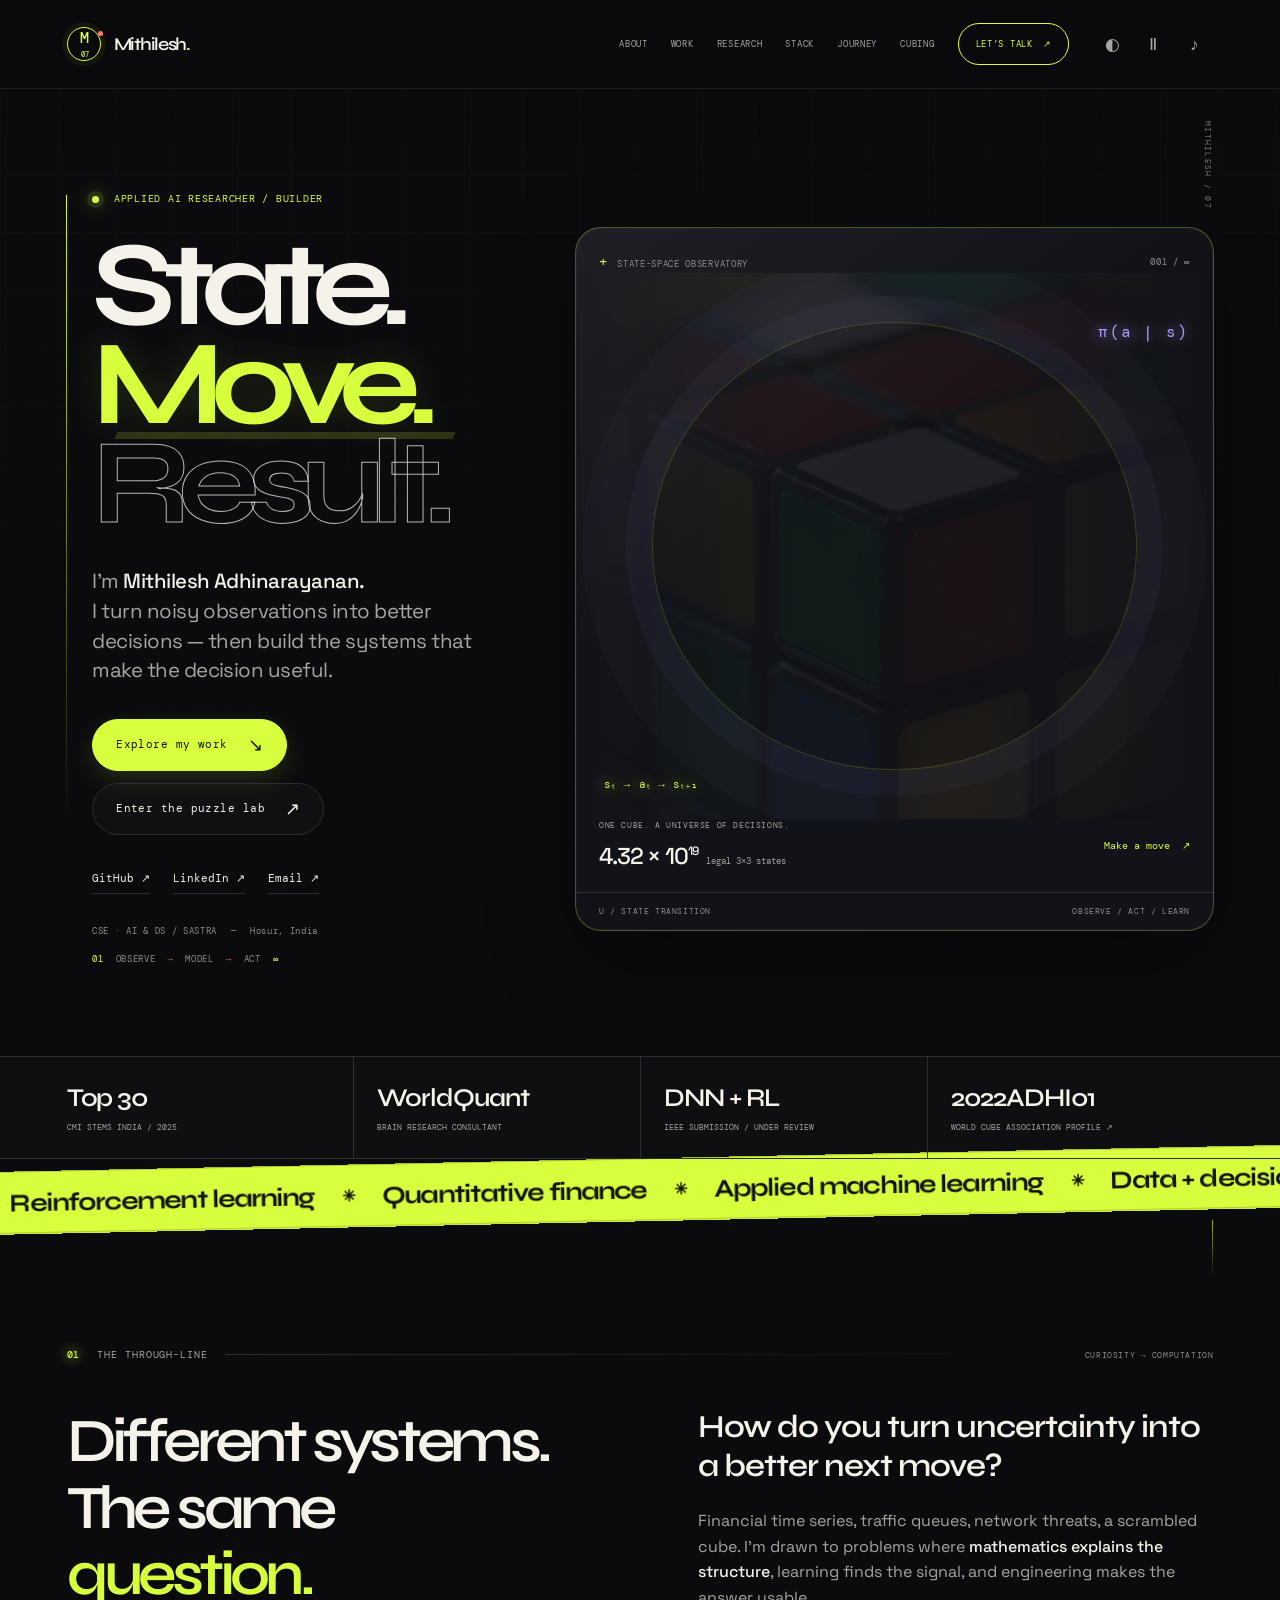
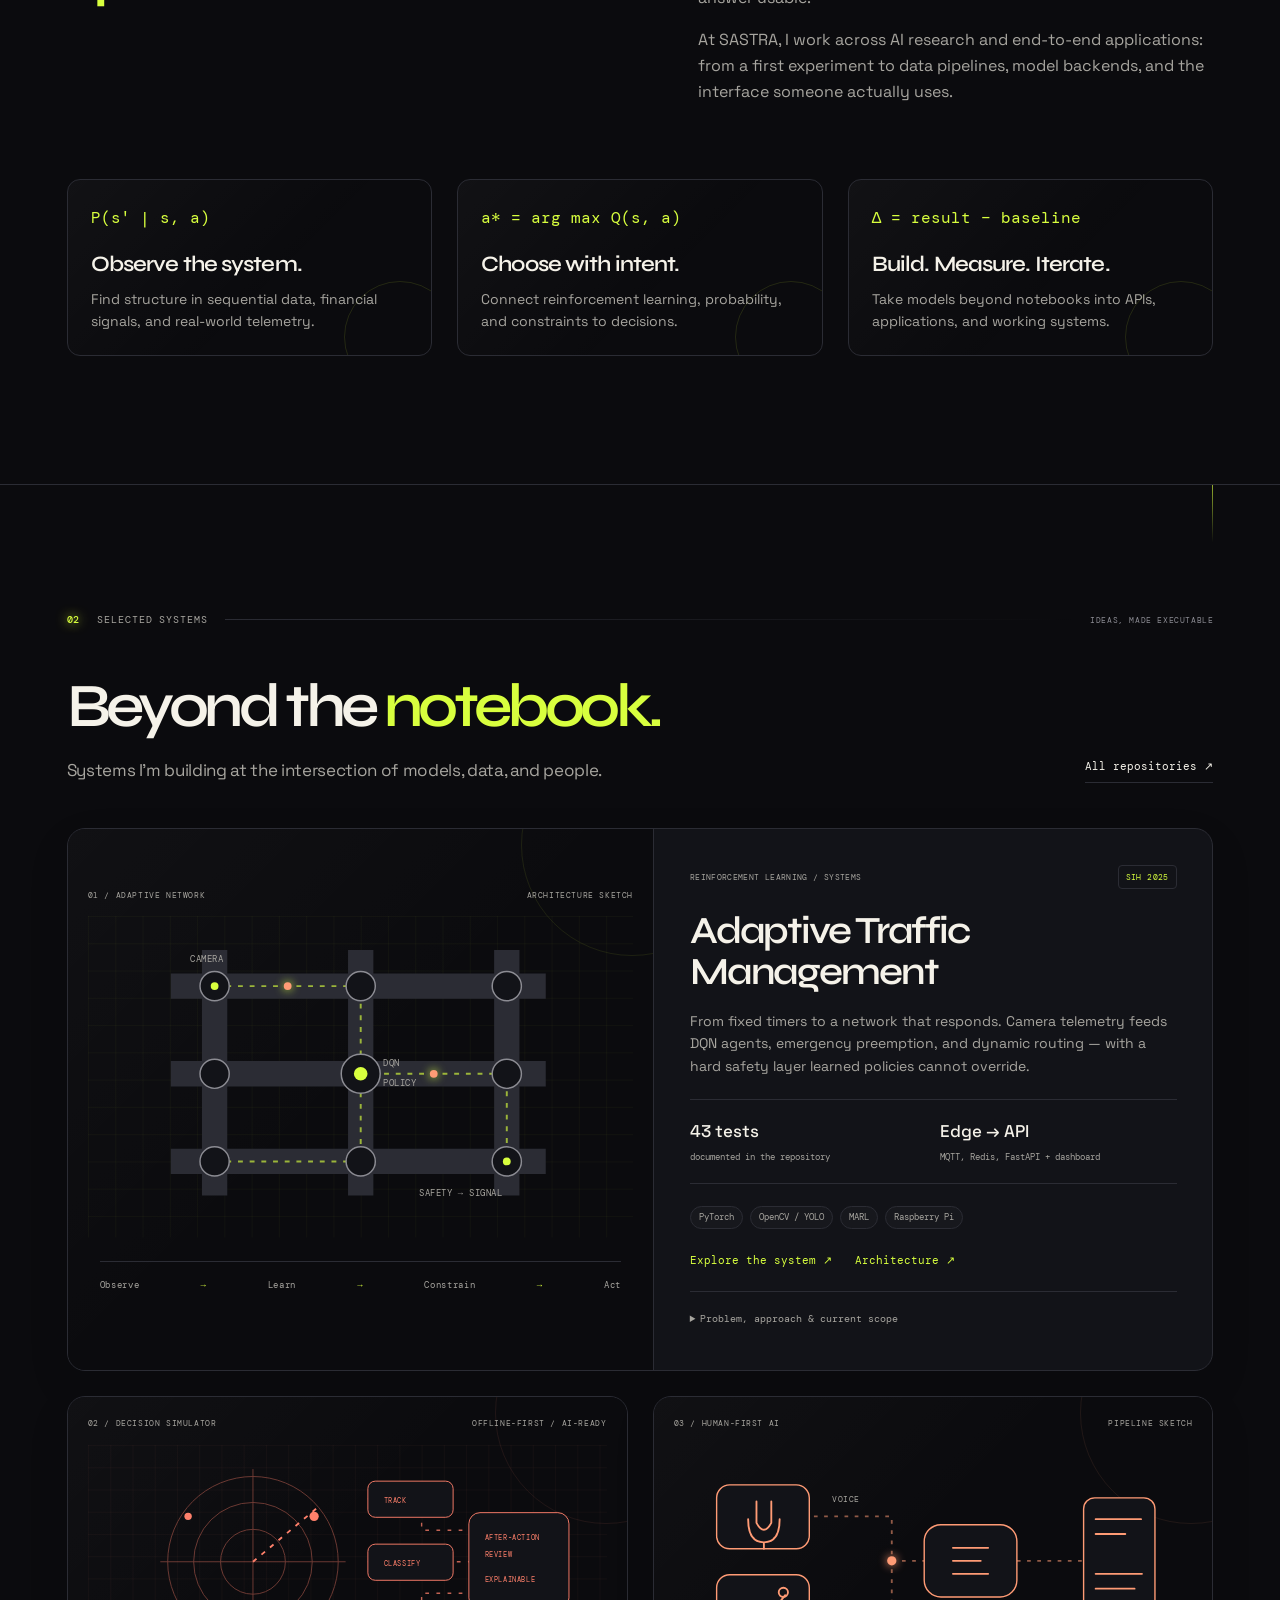
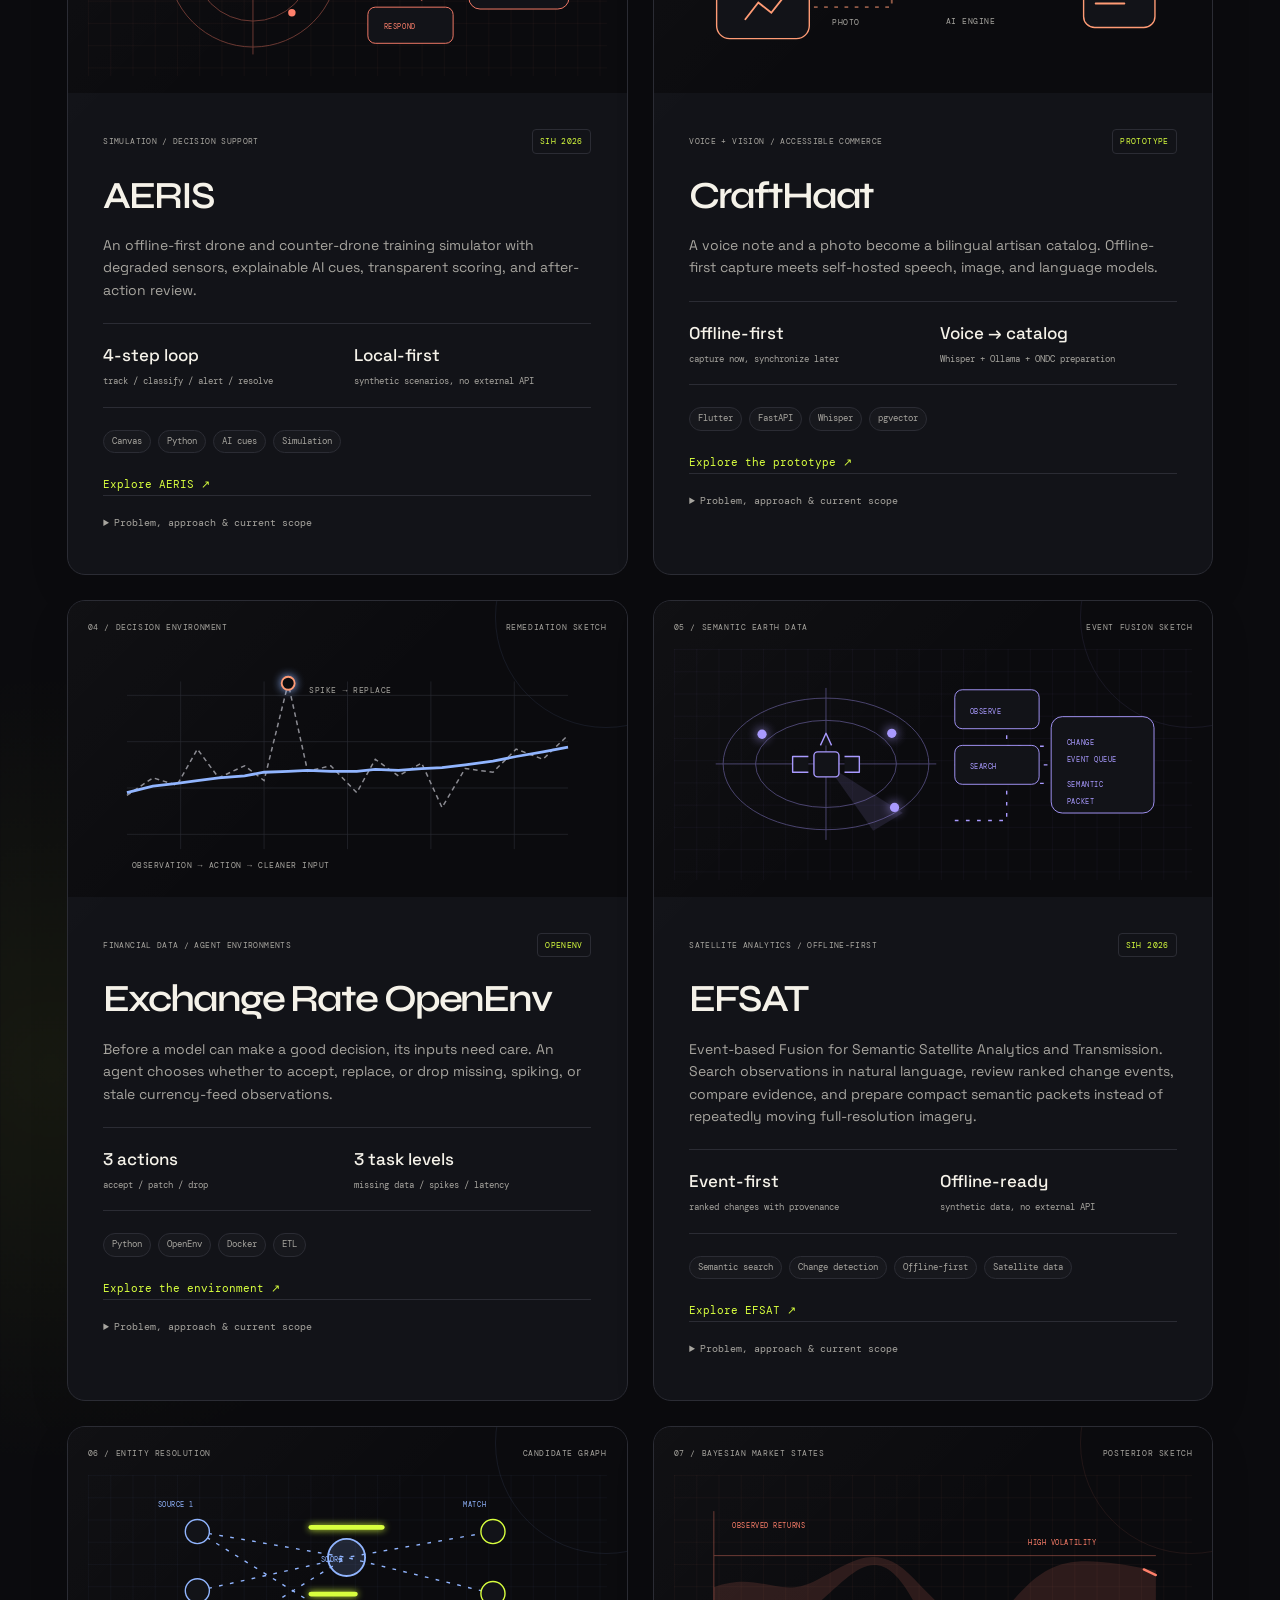
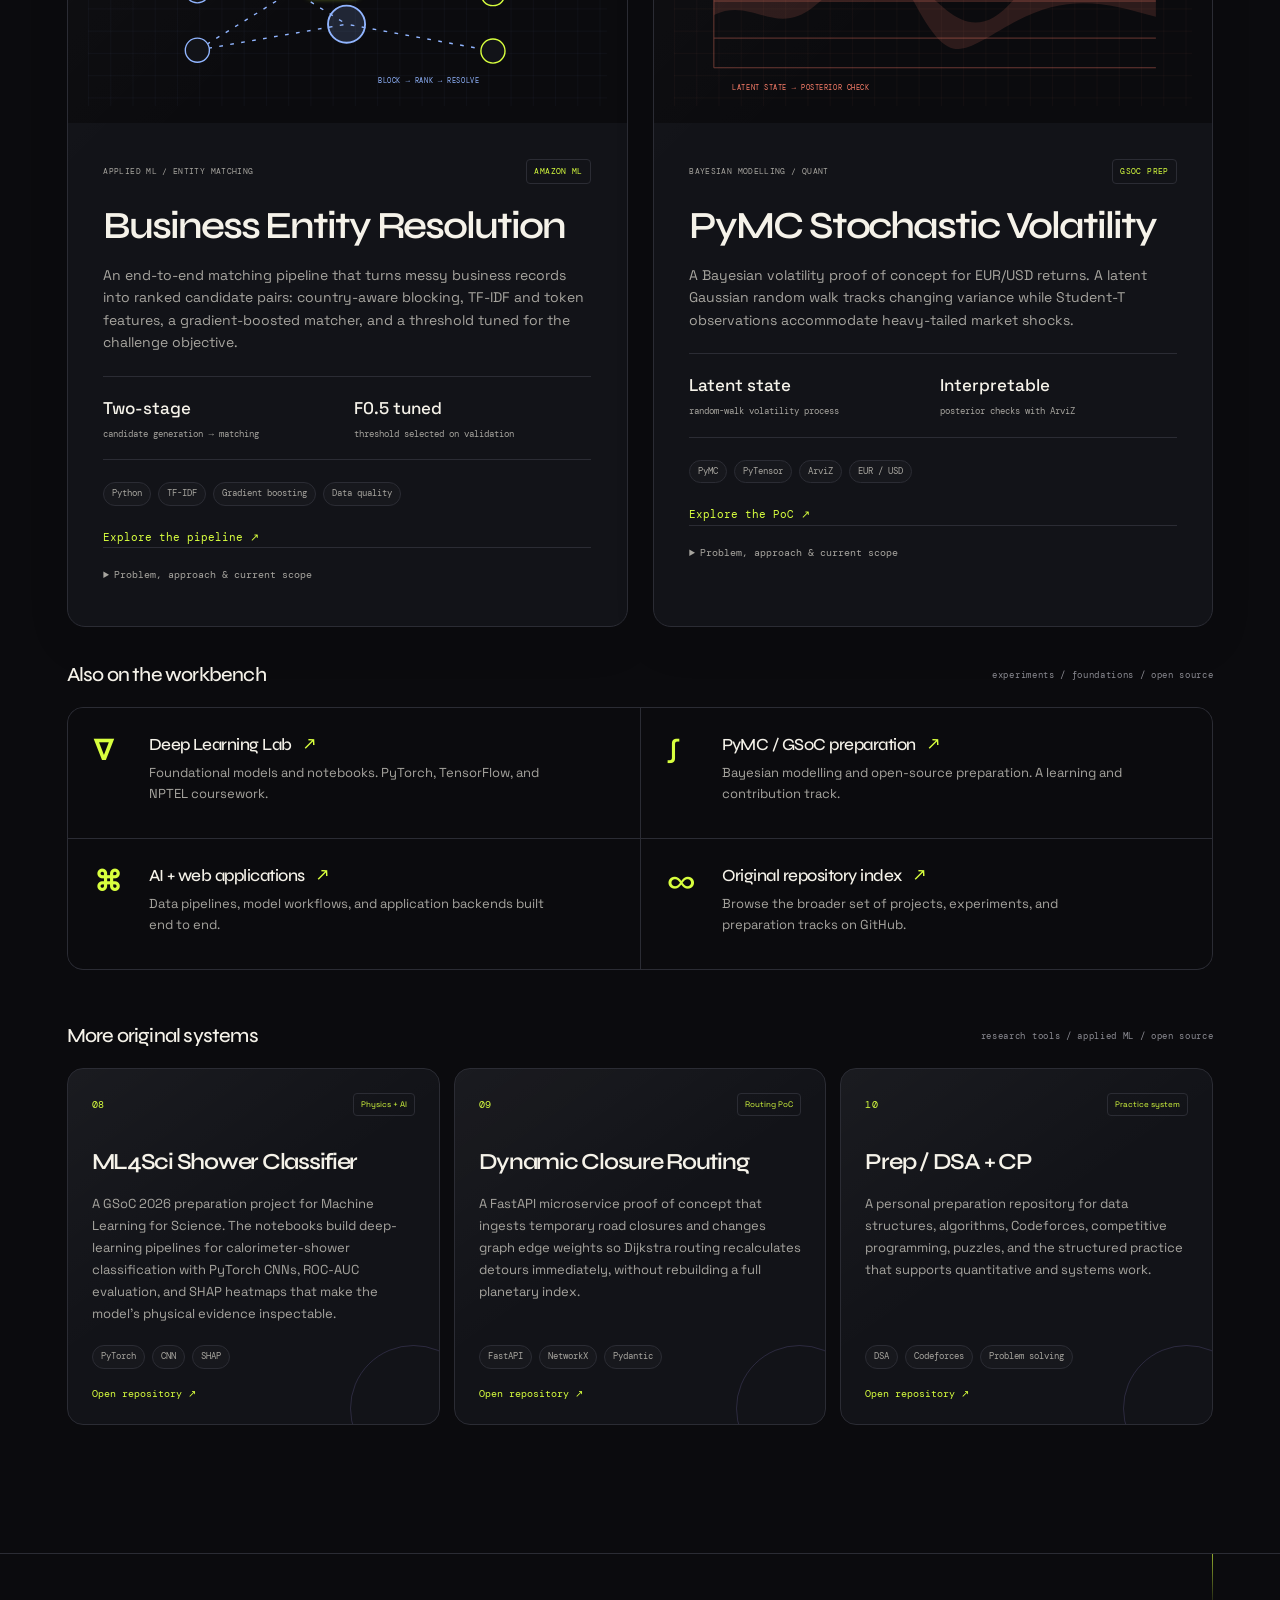
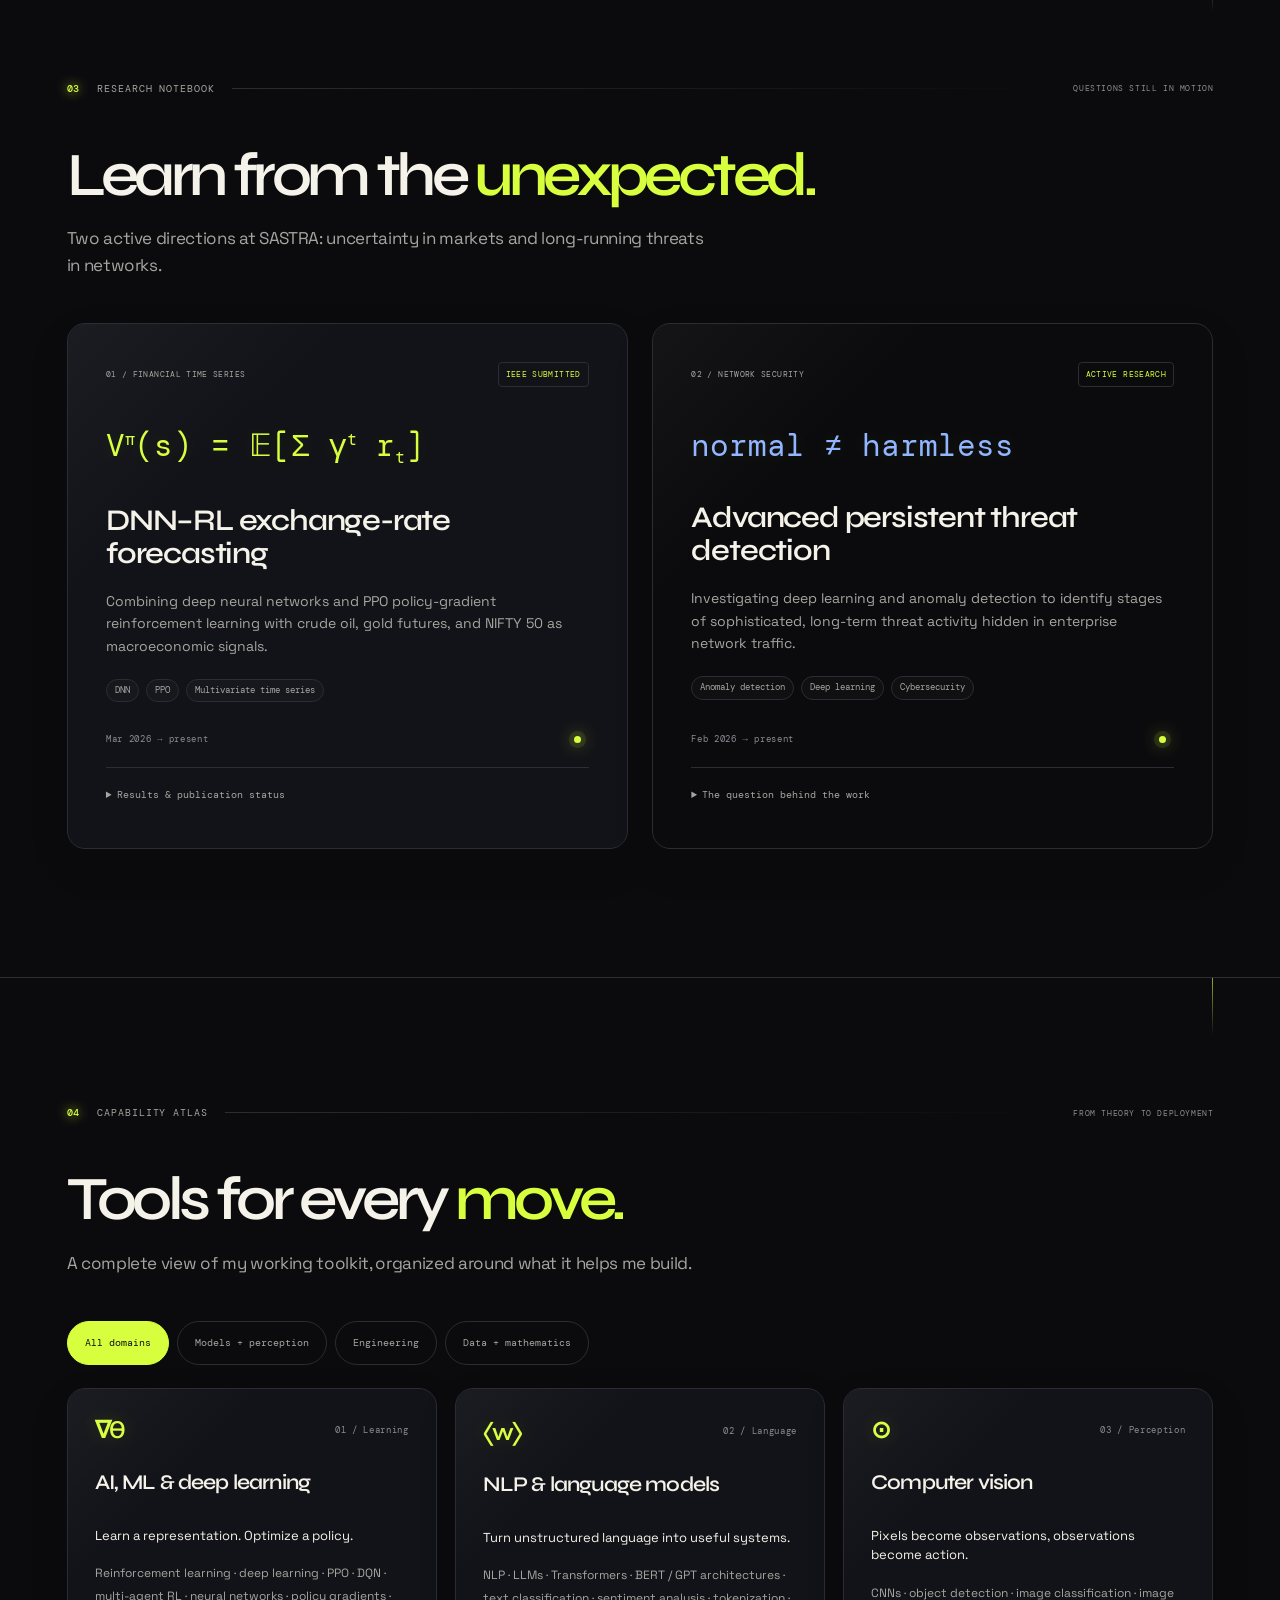
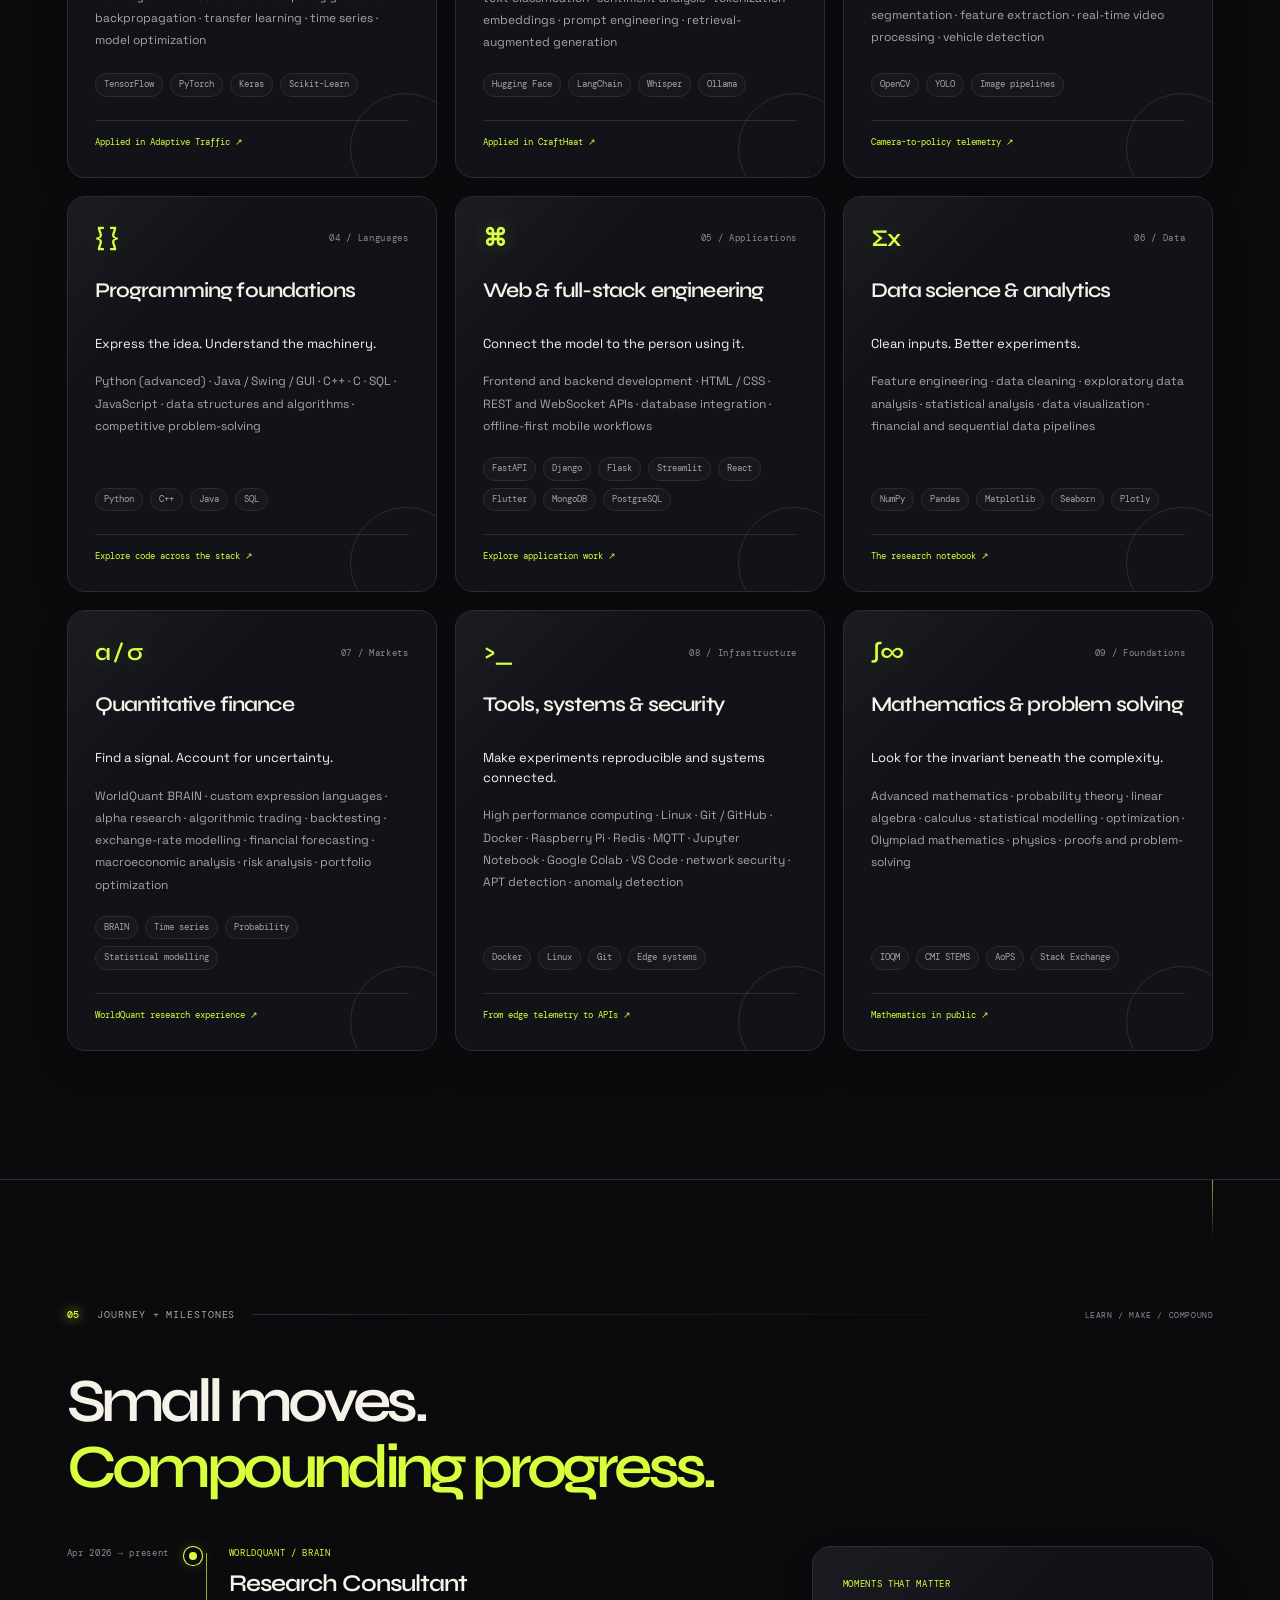
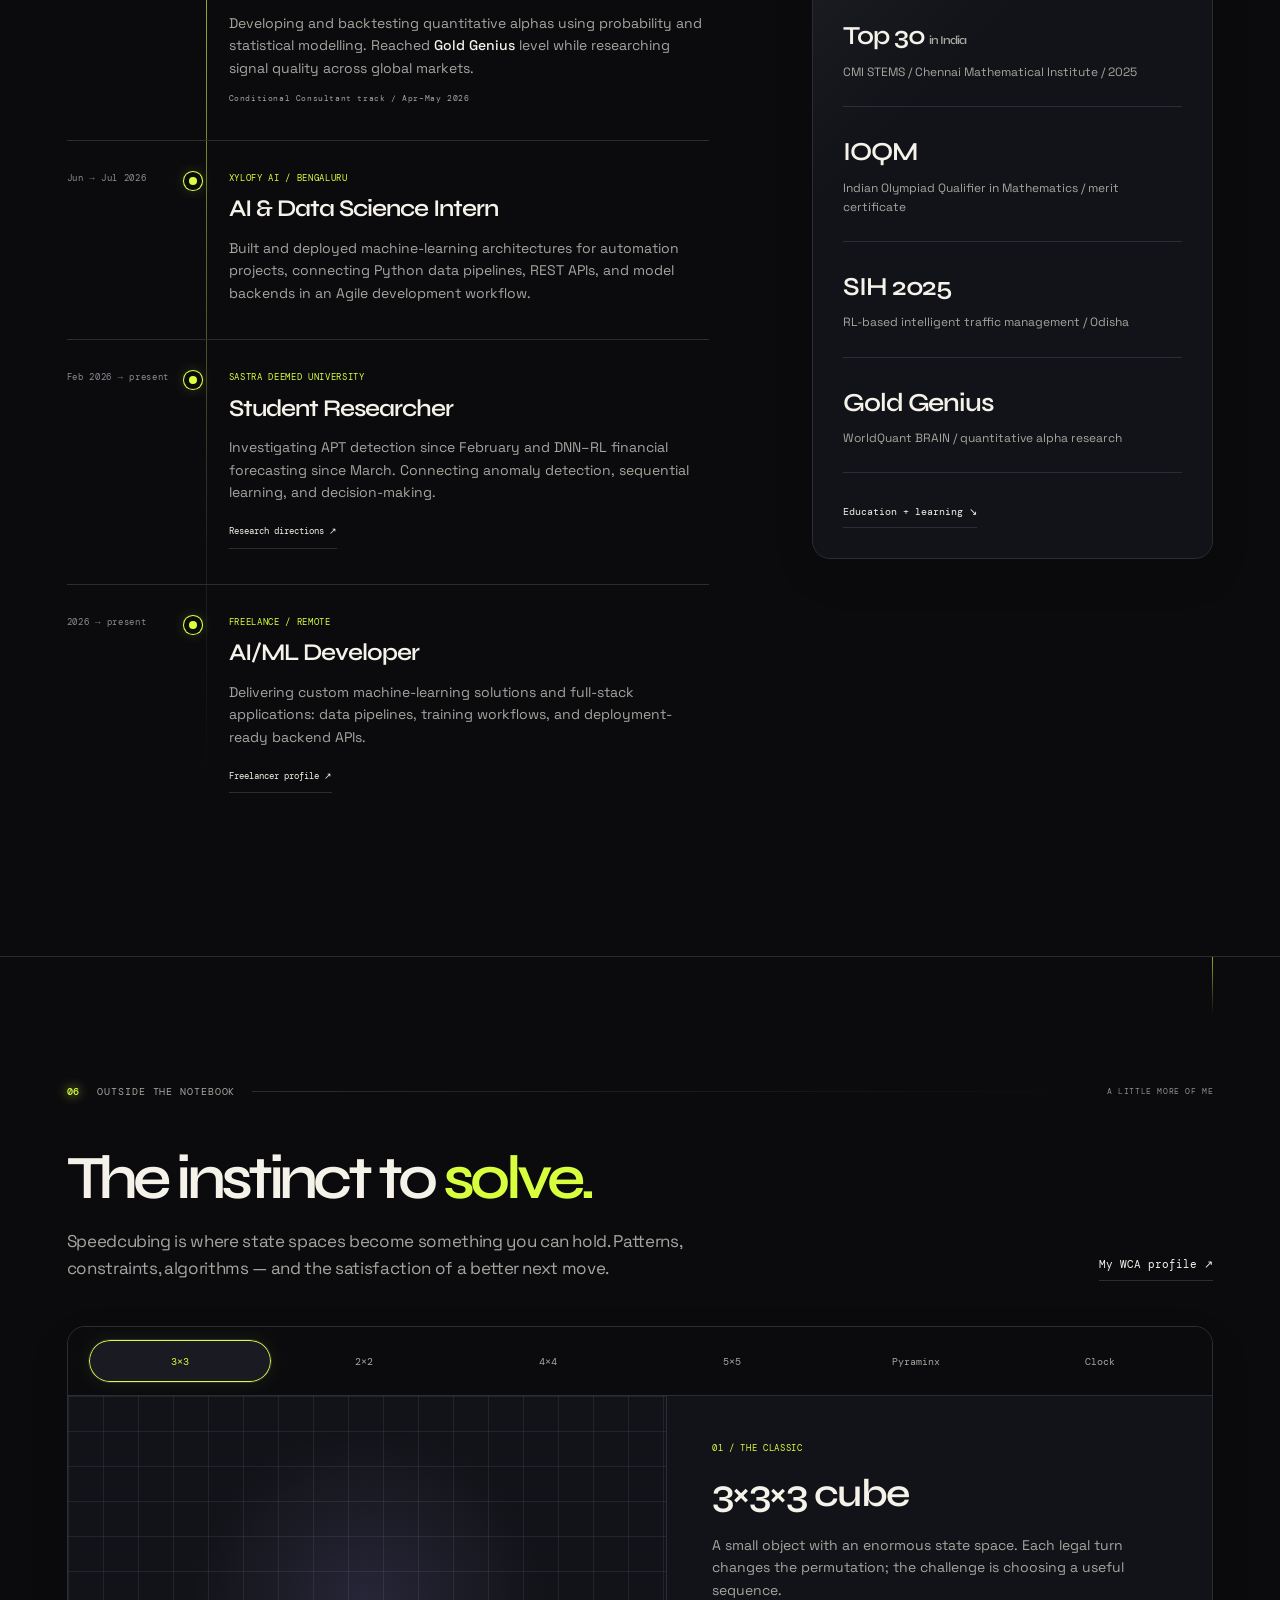
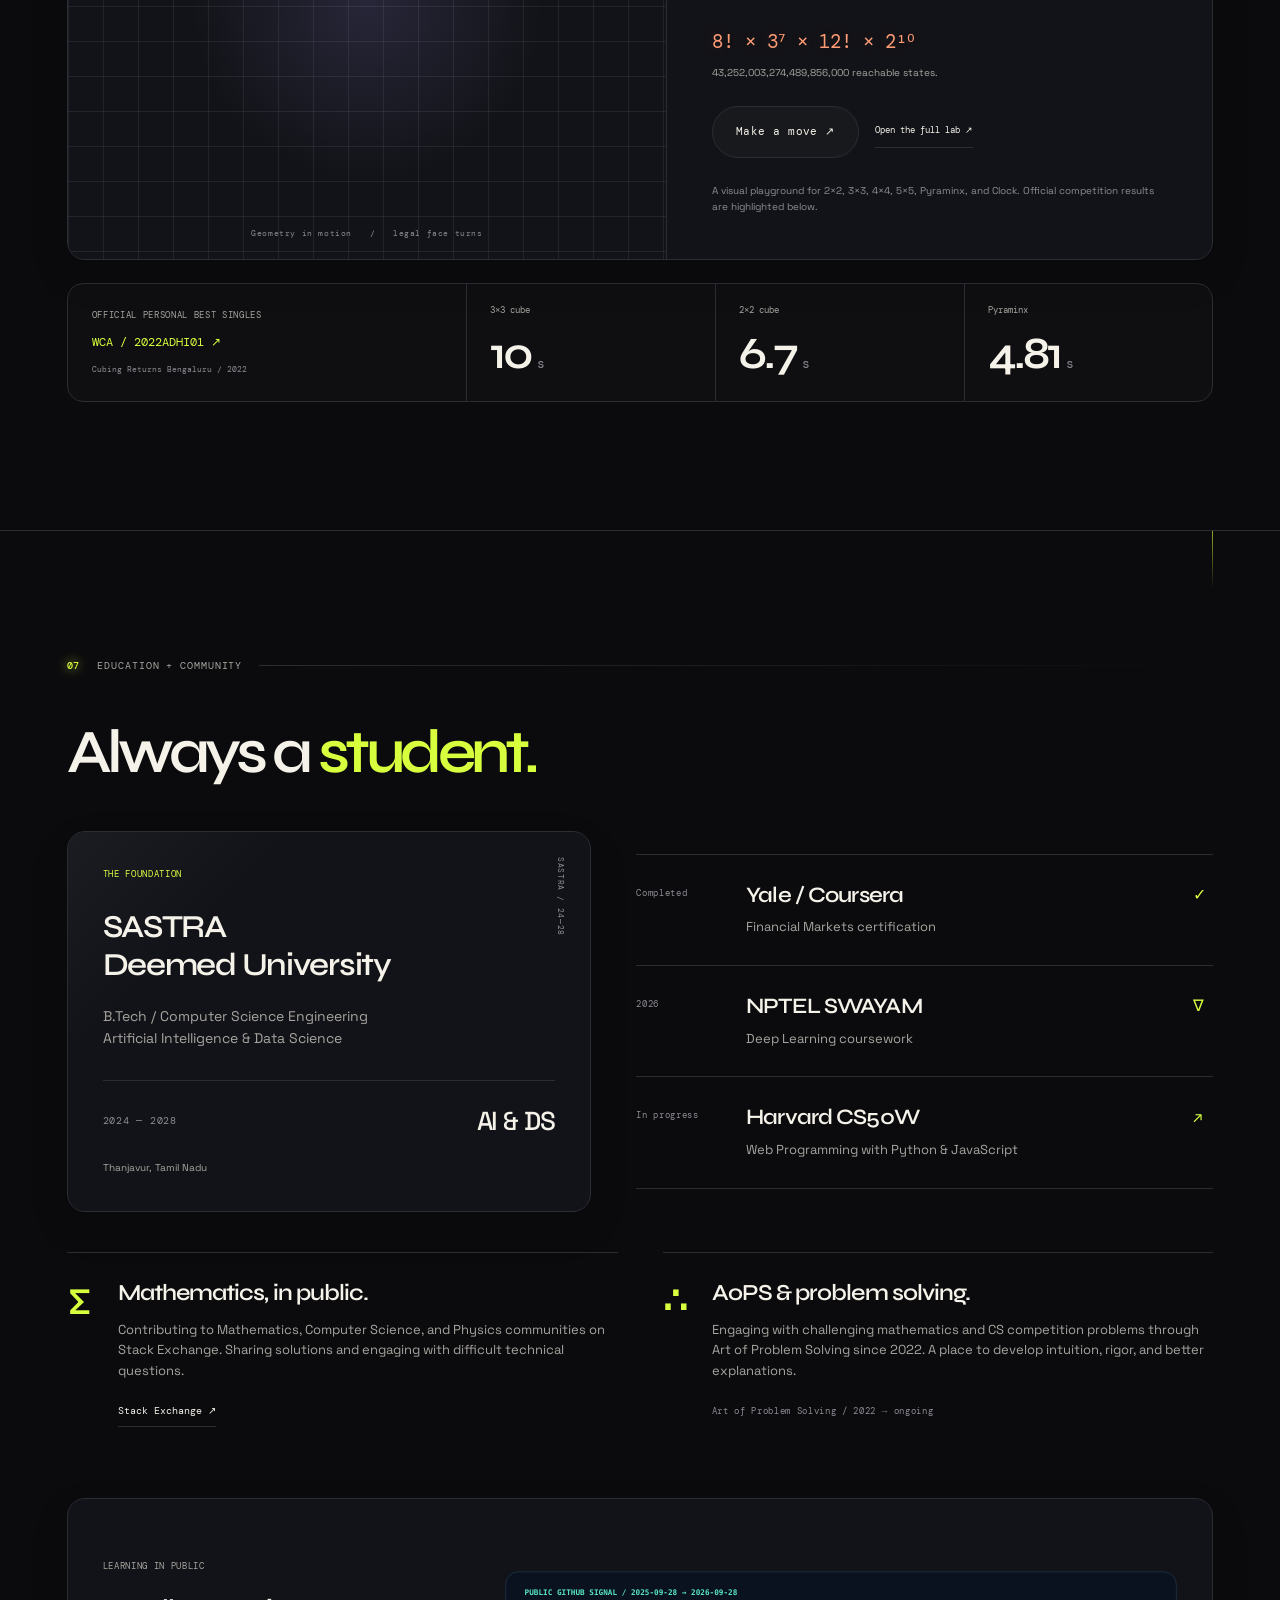
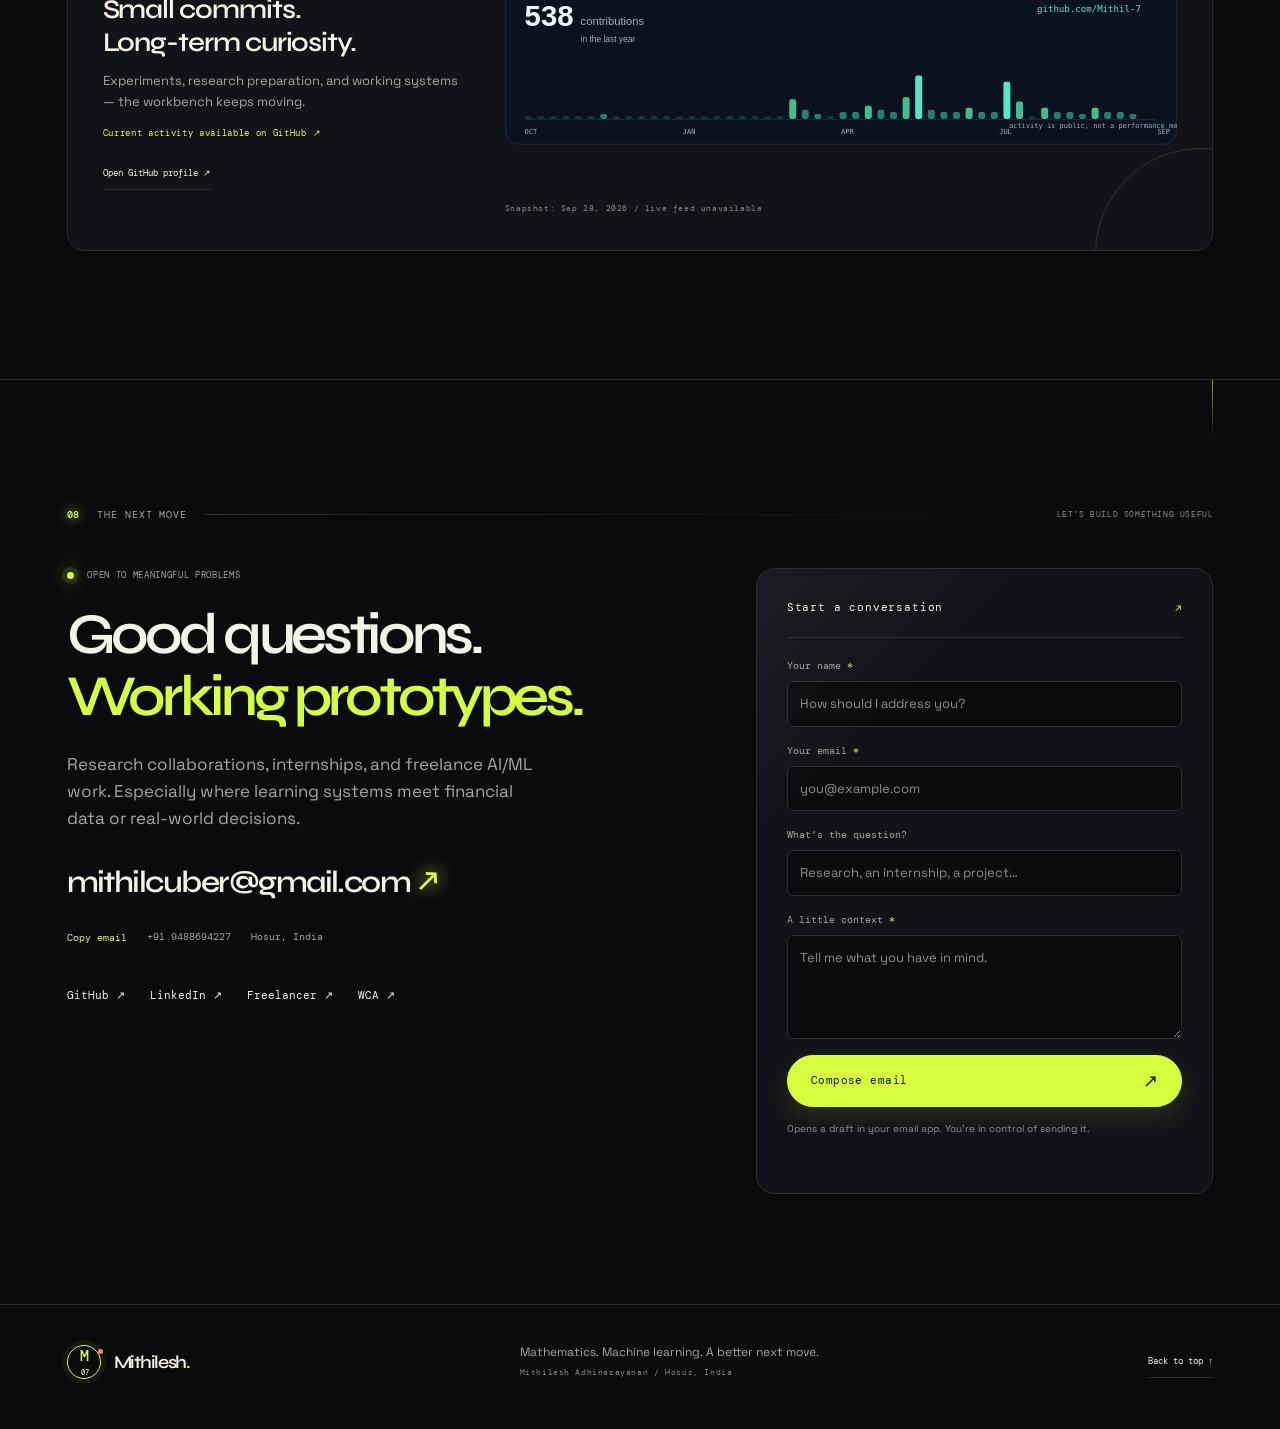
==== commit 2fd3fc3b: "Update index.html" ====
--- a/index.html
+++ b/index.html
@@ -261,7 +261,7 @@
         <div class="puzzle-tabs js-control" role="tablist" aria-label="Explore puzzle visualizations"><button type="button" role="tab" id="puzzle-tab-3" data-puzzle="3" aria-selected="true" aria-controls="puzzle-panel">3×3</button><button type="button" role="tab" id="puzzle-tab-2" data-puzzle="2" aria-selected="false" aria-controls="puzzle-panel" tabindex="-1">2×2</button><button type="button" role="tab" id="puzzle-tab-4" data-puzzle="4" aria-selected="false" aria-controls="puzzle-panel" tabindex="-1">4×4</button><button type="button" role="tab" id="puzzle-tab-5" data-puzzle="5" aria-selected="false" aria-controls="puzzle-panel" tabindex="-1">5×5</button><button type="button" role="tab" id="puzzle-tab-pyram" data-puzzle="pyram" aria-selected="false" aria-controls="puzzle-panel" tabindex="-1">Pyraminx</button><button type="button" role="tab" id="puzzle-tab-clock" data-puzzle="clock" aria-selected="false" aria-controls="puzzle-panel" tabindex="-1">Clock</button></div>
         <div class="puzzle-panel" id="puzzle-panel" role="tabpanel" aria-labelledby="puzzle-tab-3"><figure class="puzzle-stage"><img class="scene-fallback" src="assets/state-space.svg" alt="A three-dimensional Rubik’s cube visualization" width="640" height="580" loading="lazy"><canvas id="puzzle-canvas" width="560" height="440" aria-hidden="true"></canvas><figcaption class="mono">Geometry in motion <span aria-hidden="true">/</span> <span id="puzzle-visual-mode">legal face turns</span></figcaption></figure><div class="puzzle-copy"><span class="eyebrow" id="puzzle-kicker">01 / The classic</span><h3 id="puzzle-name">3×3×3 cube</h3><p id="puzzle-description">A small object with an enormous state space. Each legal turn changes the permutation; the challenge is choosing a useful sequence.</p><div class="puzzle-math" id="puzzle-math">8! × 3⁷ × 12! × 2¹⁰</div><p class="puzzle-math-note" id="puzzle-math-note">43,252,003,274,489,856,000 reachable states.</p><div class="puzzle-actions"><button class="button secondary js-control" id="puzzle-move" type="button">Make a move ↗</button><a class="text-link" href="interactive-lab.html">Open the full lab ↗</a></div><p class="puzzle-note">A visual playground for 2×2, 3×3, 4×4, 5×5, Pyraminx, and Clock. Official competition results are highlighted below.</p></div></div>
       </div>
-      <div class="wca-strip"><div class="wca-identity"><span class="eyebrow">Official personal best singles</span><a href="https://www.worldcubeassociation.org/persons/2022ADHI01" target="_blank" rel="noopener noreferrer">WCA / 2022ADHI01 ↗</a><p>Cubing Returns Bengaluru / 2022</p></div><div class="wca-record"><span>3×3 cube</span><strong>37.70<small>s</small></strong></div><div class="wca-record"><span>2×2 cube</span><strong>13.17<small>s</small></strong></div><div class="wca-record"><span>Pyraminx</span><strong>6.61<small>s</small></strong></div></div>
+      <div class="wca-strip"><div class="wca-identity"><span class="eyebrow">Official personal best singles</span><a href="https://www.worldcubeassociation.org/persons/2022ADHI01" target="_blank" rel="noopener noreferrer">WCA / 2022ADHI01 ↗</a><p>Cubing Returns Bengaluru / 2022</p></div><div class="wca-record"><span>3×3 cube</span><strong>10<small>s</small></strong></div><div class="wca-record"><span>2×2 cube</span><strong>6.7<small>s</small></strong></div><div class="wca-record"><span>Pyraminx</span><strong>4.81<small>s</small></strong></div></div>
     </section>
 
     <section class="section shell" id="profile" aria-labelledby="profile-title">
